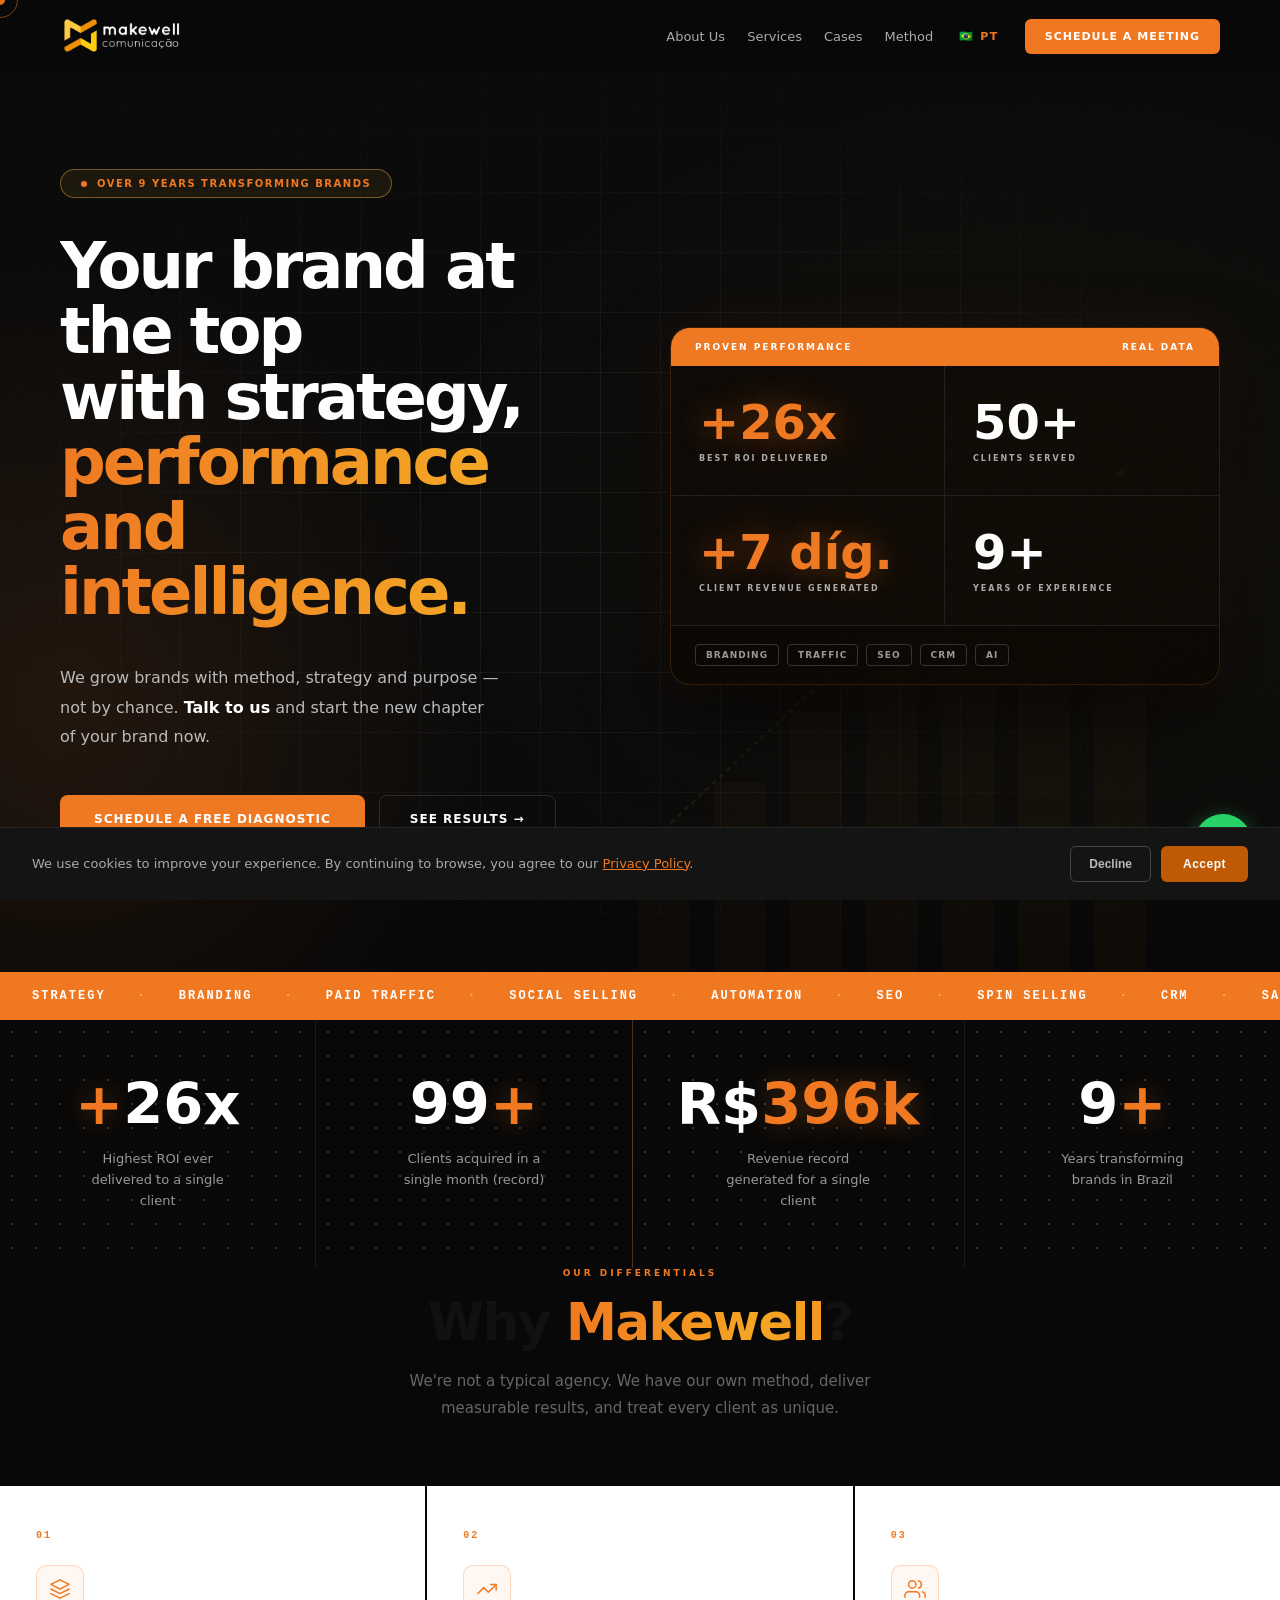
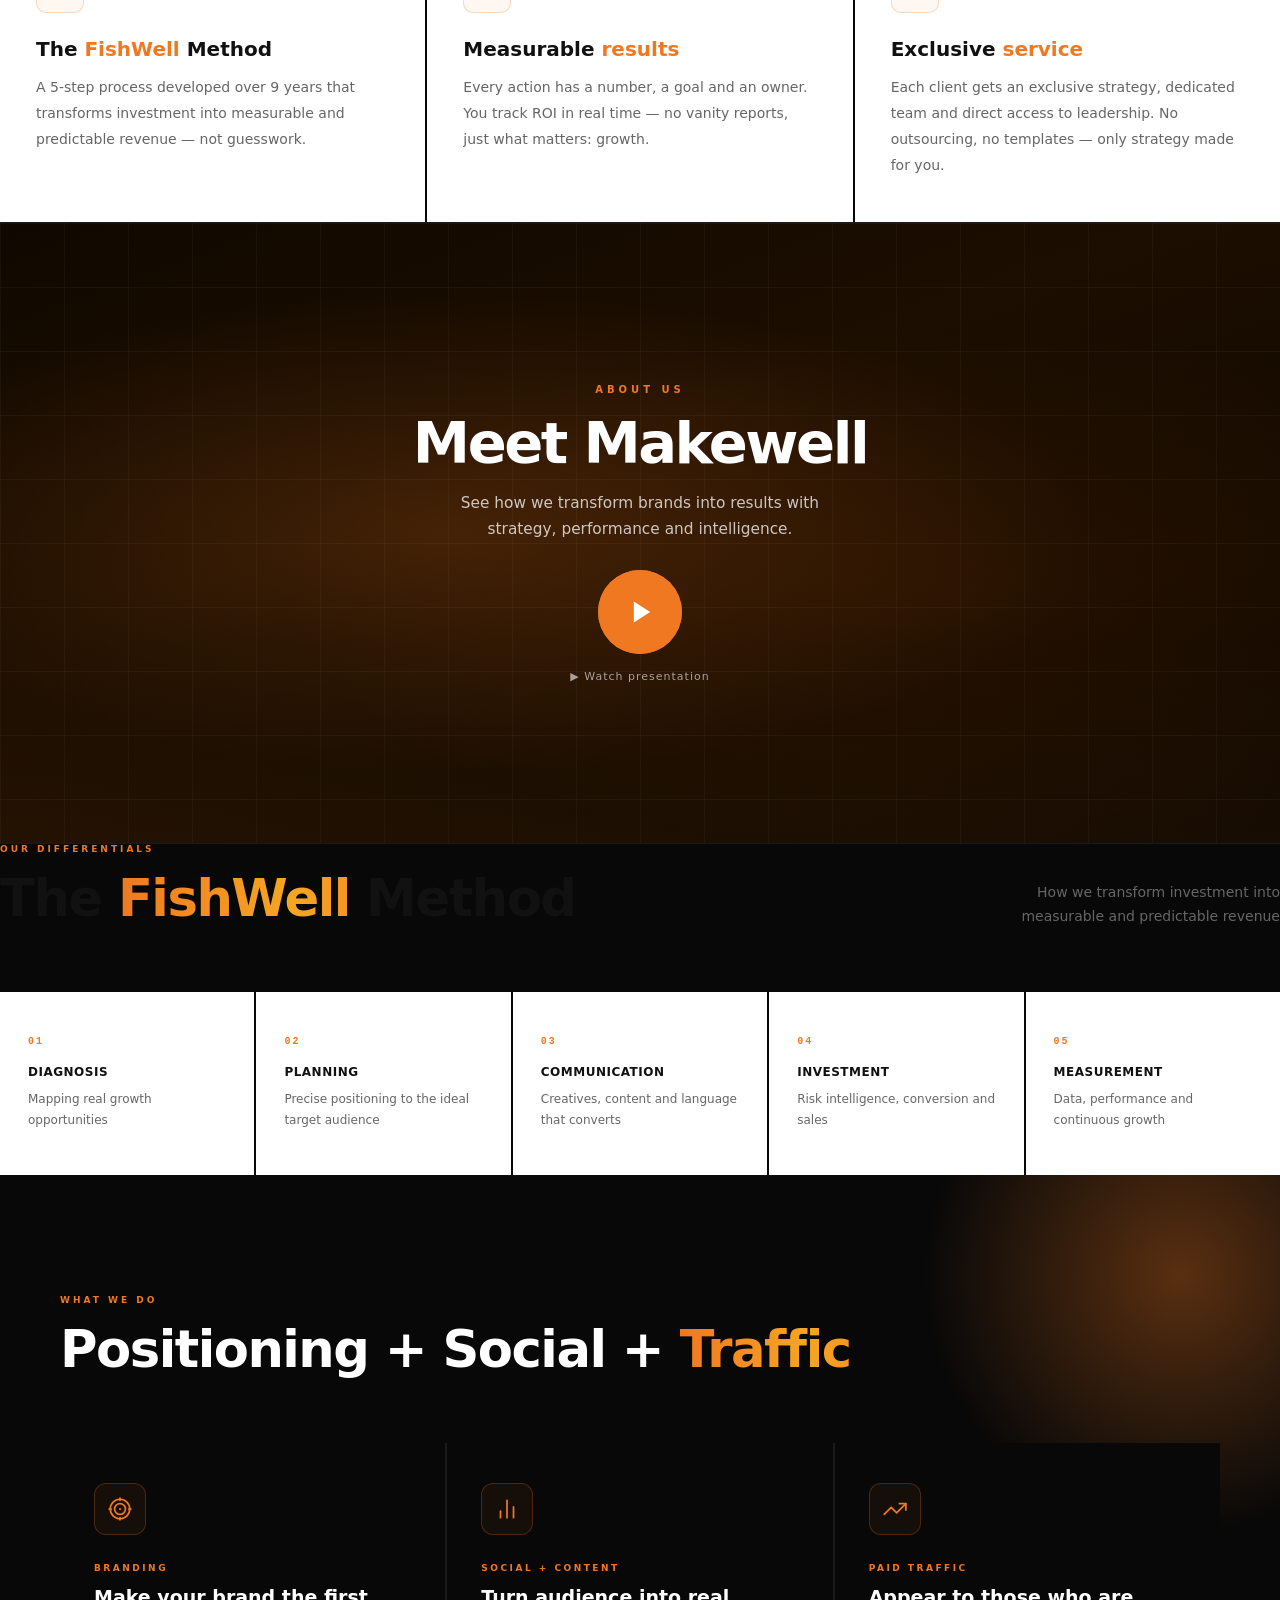
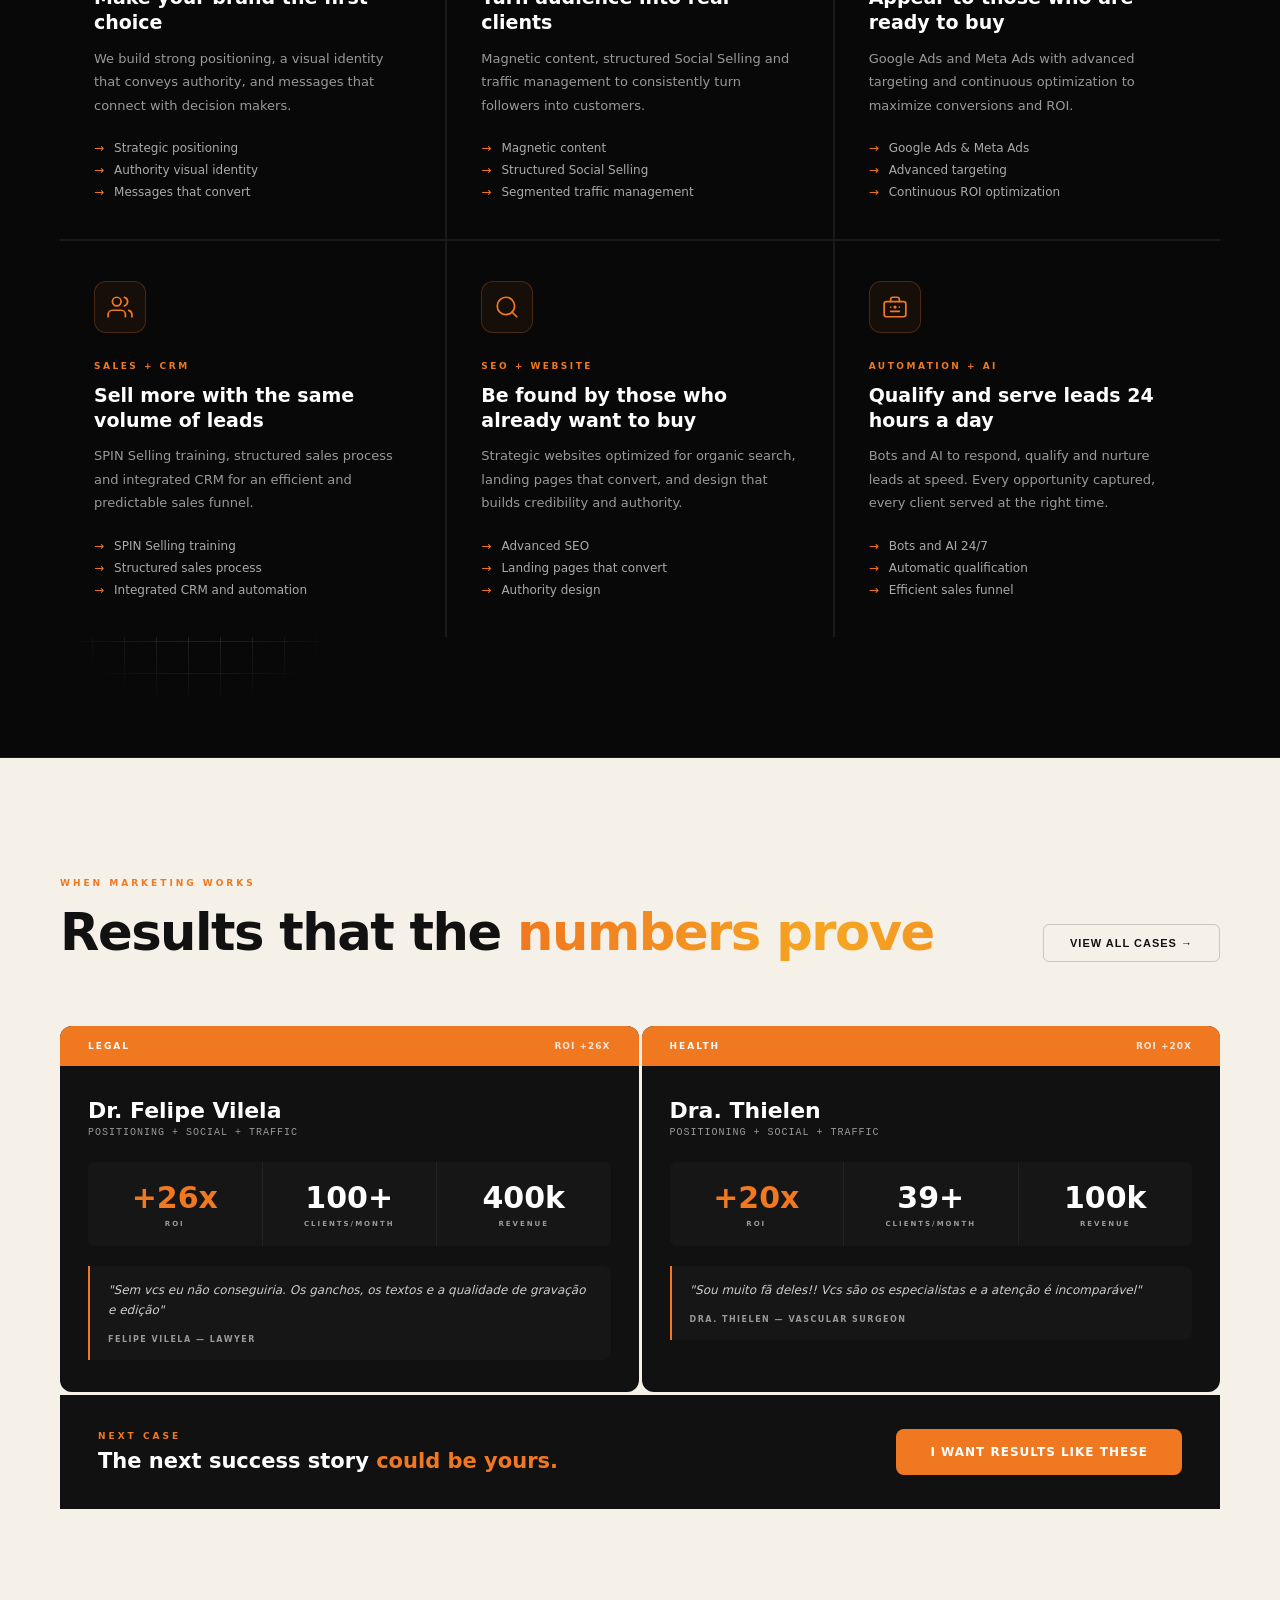
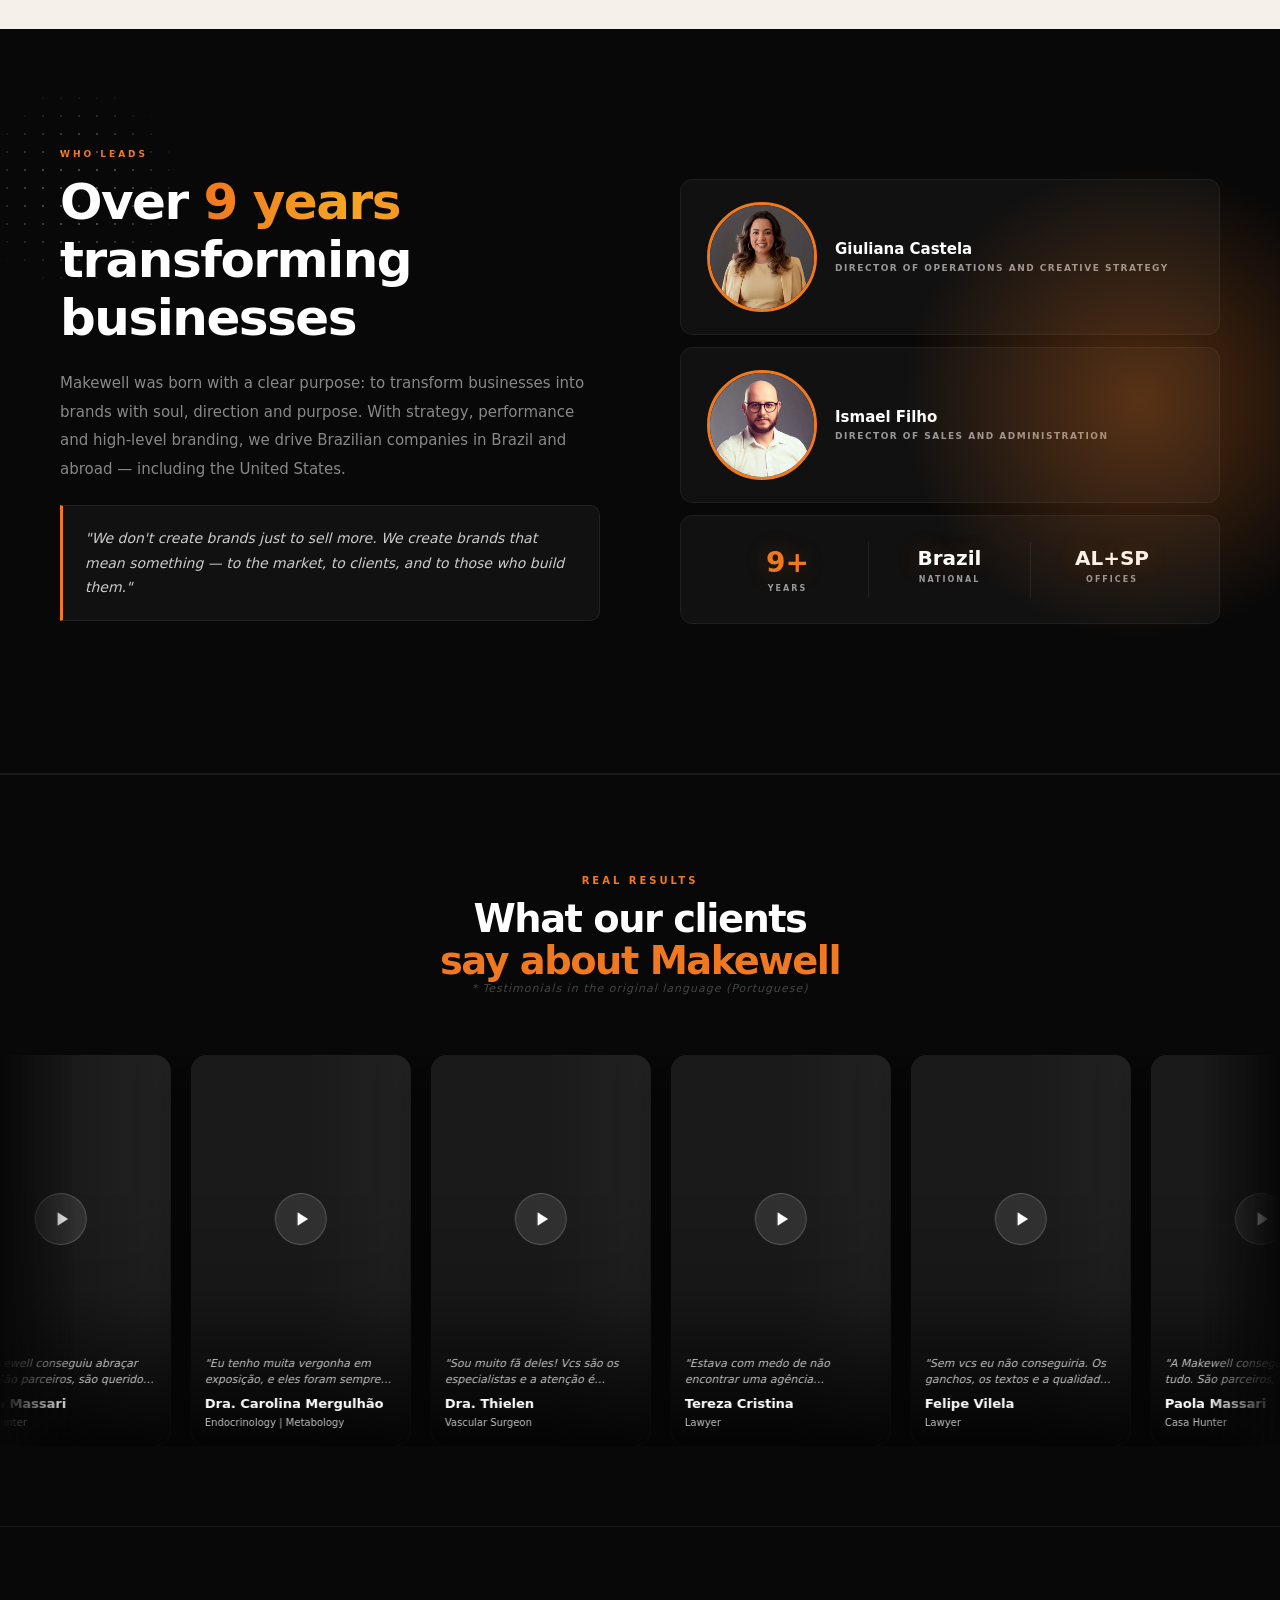
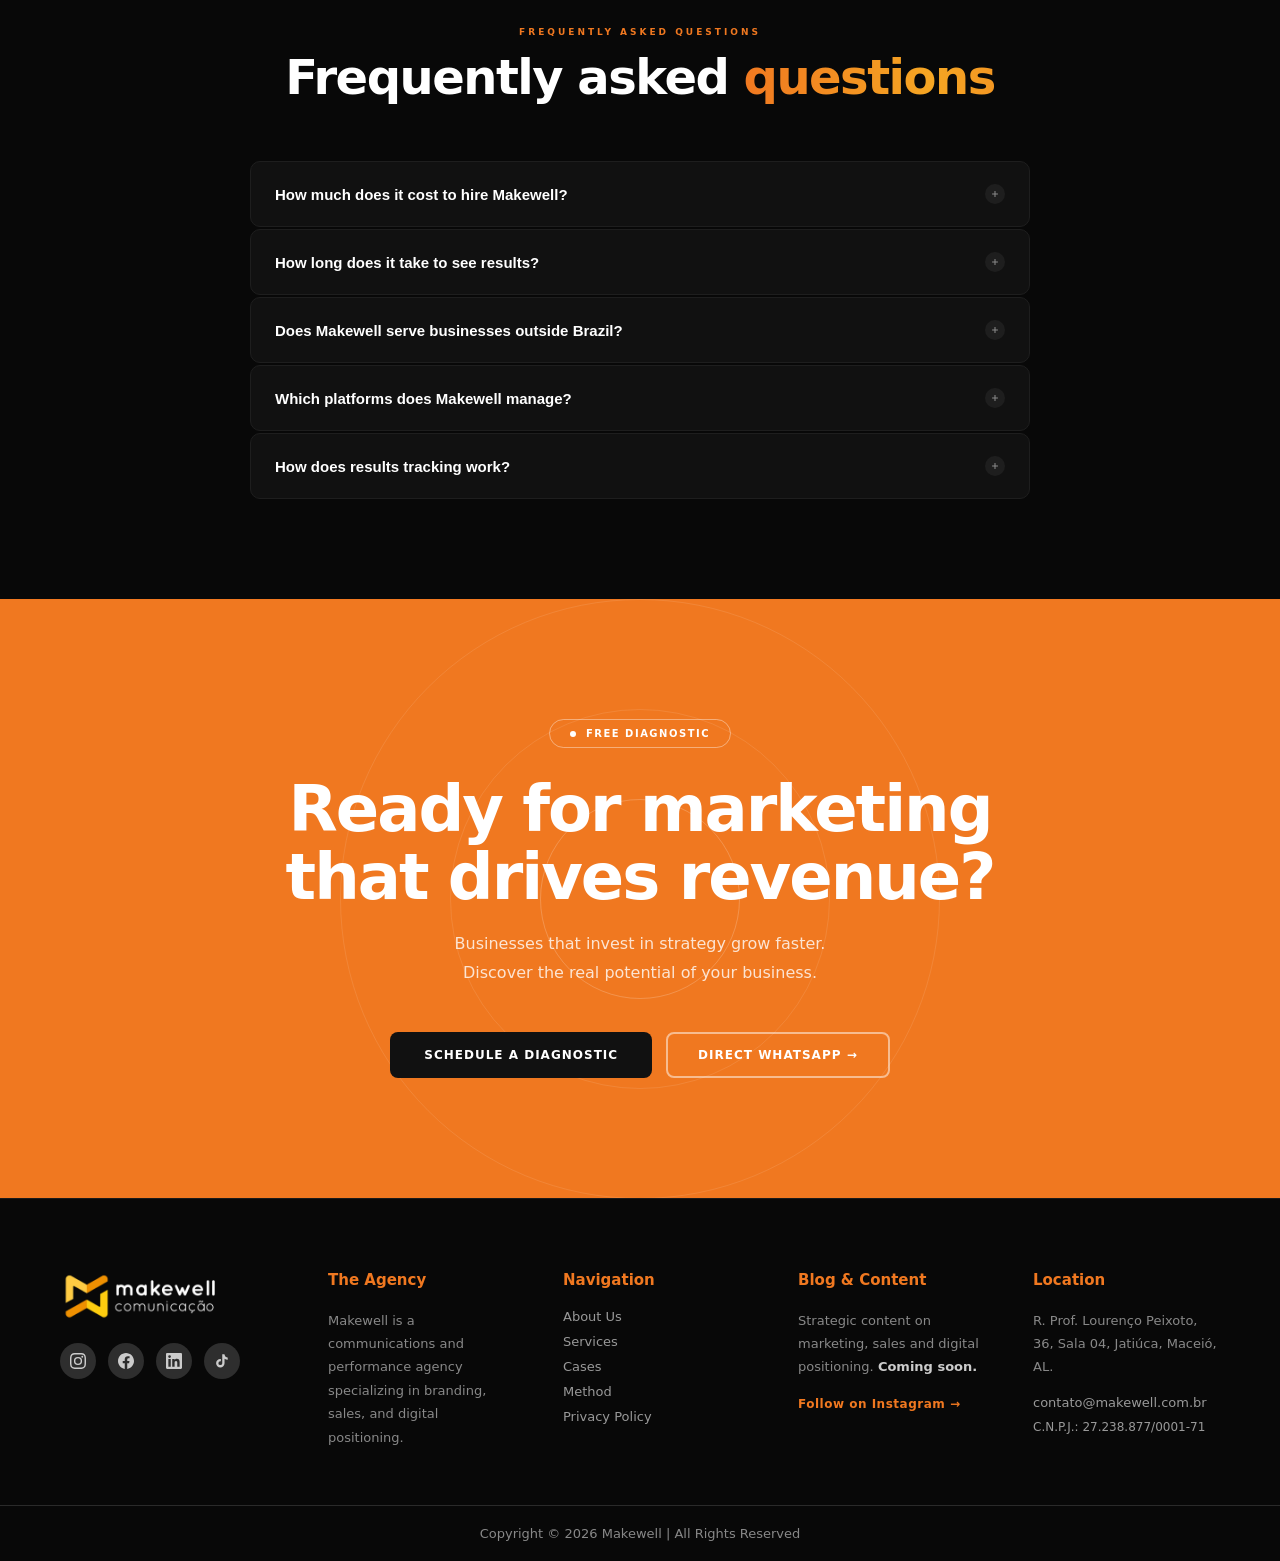
==== en/index.html @ 36b4f59c "Traduzir cargos PT nos depoimentos e corrigir 'Brasil' no /en/ - Cargos traduzidos: Advogado/a → Law" ====
<!DOCTYPE html>
<html lang="en">
<head>
<meta charset="UTF-8">
<meta name="viewport" content="width=device-width, initial-scale=1.0, viewport-fit=cover">
<title>Makewell | Digital Marketing Agency for Brazilian Businesses in Florida</title>
<link rel="icon" type="image/png" sizes="32x32" href="../favicon-32.png">
<link rel="apple-touch-icon" sizes="180x180" href="../apple-touch-icon.png">
<meta name="description" content="Makewell is a digital marketing agency specialized in Brazilian-owned businesses in Florida and across the USA. Paid traffic, branding, SEO and sales automation with proven results.">
<meta name="keywords" content="digital marketing agency Florida, digital marketing agency USA, Brazilian digital marketing agency, paid traffic management, Google Ads management, Meta Ads management, social media management, branding agency Florida, SEO for businesses, marketing automation, digital marketing for lawyers, digital marketing for doctors, CRM marketing, SPIN Selling, performance marketing agency">
<meta name="theme-color" content="#080808">
<meta name="color-scheme" content="dark">
<meta name="robots" content="index, follow">
<meta name="author" content="Makewell Communications">
<link rel="canonical" href="https://makewell.com.br/en/">
<link rel="alternate" hreflang="pt-BR" href="https://makewell.com.br/">
<link rel="alternate" hreflang="en" href="https://makewell.com.br/en/">
<link rel="alternate" hreflang="x-default" href="https://makewell.com.br/">
<link rel="manifest" href="/manifest.json">
<link rel="preload" as="image" href="../logo-white.webp" type="image/webp">
<link rel="preconnect" href="https://www.googletagmanager.com">
<link rel="preconnect" href="https://connect.facebook.net">
<link rel="preconnect" href="https://img.youtube.com" crossorigin>

<!-- Open Graph -->
<meta property="og:type" content="website">
<meta property="og:title" content="Makewell | Digital Marketing Agency for Brazilian Businesses in Florida">
<meta property="og:description" content="Makewell combines strategy, branding and performance to grow Brazilian-owned businesses in the USA. Ready to take your brand to the next level?">
<meta property="og:url" content="https://makewell.com.br/en/">
<meta property="og:image" content="https://makewell.com.br/og-image.webp">
<meta property="og:image:width" content="1200">
<meta property="og:image:height" content="630">
<meta property="og:site_name" content="Makewell Communications">
<meta property="og:locale" content="en_US">

<!-- Twitter Card -->
<meta name="twitter:card" content="summary_large_image">
<meta name="twitter:title" content="Makewell | Digital Marketing Agency for Brazilian Businesses in Florida">
<meta name="twitter:description" content="Makewell is a digital marketing agency specialized in Brazilian-owned businesses in Florida and across the USA. Paid traffic, branding, SEO and sales automation with proven results.">
<meta name="twitter:image" content="https://makewell.com.br/og-image.webp">

<!-- Google Tag Manager -->
<script>(function(w,d,s,l,i){w[l]=w[l]||[];w[l].push({'gtm.start':
new Date().getTime(),event:'gtm.js'});var f=d.getElementsByTagName(s)[0],
j=d.createElement(s),dl=l!='dataLayer'?'&l='+l:'';j.async=true;j.src=
'https://www.googletagmanager.com/gtm.js?id='+i+dl;f.parentNode.insertBefore(j,f);
})(window,document,'script','dataLayer','GTM-NFGD8X8');</script>
<!-- End Google Tag Manager -->

<!-- Meta Pixel -->
<script>
!function(f,b,e,v,n,t,s)
{if(f.fbq)return;n=f.fbq=function(){n.callMethod?
n.callMethod.apply(n,arguments):n.queue.push(arguments)};
if(!f._fbq)f._fbq=n;n.push=n;n.loaded=!0;n.version='2.0';
n.queue=[];t=b.createElement(e);t.async=!0;
t.src=v;s=b.getElementsByTagName(e)[0];
s.parentNode.insertBefore(t,s)}(window, document,'script',
'https://connect.facebook.net/en_US/fbevents.js');
fbq('init', '2571294026447618');
fbq('track', 'PageView');
</script>
<noscript><img height="1" width="1" style="display:none"
src="https://www.facebook.com/tr?id=2571294026447618&ev=PageView&noscript=1"
/></noscript>
<!-- End Meta Pixel -->

<!-- Schema.org JSON-LD -->
<script type="application/ld+json">
{
  "@context": "https://schema.org",
  "@type": "MarketingAgency",
  "name": "Makewell Communications",
  "description": "Digital marketing agency with over 9 years transforming brands with method, strategy and purpose. Specialized in Brazilian businesses operating in the USA.",
  "url": "https://makewell.com.br/en/",
  "foundingDate": "2016",
  "areaServed": ["US", "BR"],
  "address": [
    {
      "@type": "PostalAddress",
      "addressLocality": "Maceió",
      "addressRegion": "AL",
      "streetAddress": "R. Prof. Lourenço Peixoto, 36, Sala 04",
      "addressCountry": "BR"
    },
    {
      "@type": "PostalAddress",
      "addressLocality": "São Paulo",
      "addressRegion": "SP",
      "addressCountry": "BR"
    }
  ],
  "employee": [
    {
      "@type": "Person",
      "name": "Giuliana Castela",
      "jobTitle": "Director of Operations and Creative Strategy"
    },
    {
      "@type": "Person",
      "name": "Ismael Filho",
      "jobTitle": "Director of Sales and Administration"
    }
  ],
  "serviceType": ["Branding", "Paid Traffic", "SEO", "Social Selling", "Automation", "CRM", "SPIN Selling"],
  "telephone": "+55-82-99910-3246",
  "sameAs": [
    "https://www.instagram.com/makewellcomunicacao/",
    "https://www.facebook.com/makewellcomunicacao",
    "https://www.linkedin.com/company/makewell-comunicacao",
    "https://www.tiktok.com/@makewellcomunicacao"
  ],
  "hasOfferCatalog": {
    "@type": "OfferCatalog",
    "name": "Digital Marketing Services",
    "itemListElement": [
      {
        "@type": "Offer",
        "itemOffered": {
          "@type": "Service",
          "name": "Paid Traffic Management",
          "description": "Google Ads and Meta Ads management with advanced targeting for businesses in the USA and Brazil. Maximize ROI with optimized paid traffic campaigns."
        }
      },
      {
        "@type": "Offer",
        "itemOffered": {
          "@type": "Service",
          "name": "Branding and Visual Identity",
          "description": "Visual identity creation, strategic brand positioning and authority design for businesses that want to be the customer's first choice."
        }
      },
      {
        "@type": "Offer",
        "itemOffered": {
          "@type": "Service",
          "name": "Social Media Management",
          "description": "Social media management, magnetic content creation and structured social selling to turn followers into customers."
        }
      },
      {
        "@type": "Offer",
        "itemOffered": {
          "@type": "Service",
          "name": "SEO and Website Creation",
          "description": "Website optimization for Google, technical and on-page SEO, landing pages that convert and professional websites for businesses."
        }
      },
      {
        "@type": "Offer",
        "itemOffered": {
          "@type": "Service",
          "name": "Marketing Automation and CRM",
          "description": "Marketing automation with bots and AI, CRM integration and structured sales funnel to qualify leads 24 hours a day."
        }
      },
      {
        "@type": "Offer",
        "itemOffered": {
          "@type": "Service",
          "name": "Digital Marketing for Doctors and Clinics",
          "description": "Specialized digital marketing strategies for doctors, clinics and healthcare professionals. Positioning, paid traffic and social media management for the health sector."
        }
      },
      {
        "@type": "Offer",
        "itemOffered": {
          "@type": "Service",
          "name": "Digital Marketing for Lawyers",
          "description": "Digital legal marketing for lawyers and law firms. Paid traffic, SEO and digital positioning for the legal sector."
        }
      }
    ]
  }
}
</script>

<script type="application/ld+json">
{
  "@context": "https://schema.org",
  "@type": "BreadcrumbList",
  "itemListElement": [
    {
      "@type": "ListItem",
      "position": 1,
      "name": "Home",
      "item": "https://makewell.com.br/"
    },
    {
      "@type": "ListItem",
      "position": 2,
      "name": "English",
      "item": "https://makewell.com.br/en/"
    }
  ]
}
</script>

<style>
  :root {
    --gold: #F07820;
    --gold-light: #F5A623;
    --dark: #080808;
    --dark2: #111111;
    --dark3: #1a1a1a;
    --gray: #888;
    --light: #f5f0e8;
    --white: #ffffff;
  }

  *, *::before, *::after { box-sizing: border-box; margin: 0; padding: 0; }
  html { scroll-behavior: smooth; overflow-x: hidden; }
  body {
    font-family: 'Segoe UI', system-ui, -apple-system, sans-serif;
    background: var(--dark);
    color: var(--white);
    overflow-x: hidden;
    overflow-x: clip;
  }

  /* CURSOR — desktop only */
  @media (hover: hover) and (pointer: fine) {
    body { cursor: none; }
    .cursor {
      position: fixed; width: 10px; height: 10px;
      background: var(--gold); border-radius: 50%;
      pointer-events: none; z-index: 9999;
      transition: transform .15s ease;
      mix-blend-mode: difference;
    }
    .cursor-ring {
      position: fixed; width: 36px; height: 36px;
      border: 1.5px solid var(--gold); border-radius: 50%;
      pointer-events: none; z-index: 9998;
      transition: all .25s ease; opacity: .5;
    }
  }

  /* REVEAL */
  .reveal { opacity: 0; transform: translateY(52px) scale(.97); transition: opacity .7s cubic-bezier(.22,1,.36,1), transform .7s cubic-bezier(.22,1,.36,1); will-change: transform, opacity; }
  .reveal.visible { opacity: 1; transform: none; will-change: auto; }
  .reveal-left { opacity: 0; transform: translateX(-56px) scale(.97); transition: opacity .8s cubic-bezier(.22,1,.36,1), transform .8s cubic-bezier(.22,1,.36,1); will-change: transform, opacity; }
  .reveal-left.visible { opacity: 1; transform: none; will-change: auto; }
  .reveal-right { opacity: 0; transform: translateX(56px) scale(.97); transition: opacity .8s cubic-bezier(.22,1,.36,1), transform .8s cubic-bezier(.22,1,.36,1); will-change: transform, opacity; }
  .reveal-right.visible { opacity: 1; transform: none; will-change: auto; }

  /* LCP: hero elements visible at first CSS paint — não dependem de JS */
  .hero .reveal, .hero .reveal-left, .hero .reveal-right {
    opacity: 1; transform: none; transition: none; will-change: auto;
  }

  /* ── Hero entrance animations (premium) ── */
  @keyframes heroFadeUp {
    from { opacity: 0; transform: translateY(36px) scale(.97); filter: blur(5px); }
    to   { opacity: 1; transform: none; filter: blur(0); }
  }
  @keyframes heroSlideRight {
    from { opacity: 0; transform: translateX(52px) scale(.97); filter: blur(3px); }
    to   { opacity: 1; transform: none; filter: blur(0); }
  }
  @keyframes heroScaleFade {
    from { opacity: 0; transform: scale(.95) translateY(16px); }
    to   { opacity: 1; transform: none; }
  }
  /* Sequência coordenada: conteúdo → decoração (splash começa em 0.6s) */
  .hero-pill { animation: heroFadeUp .65s cubic-bezier(.22,1,.36,1) .20s both; }
  h1.hero-h1 { animation: heroFadeUp .60s cubic-bezier(.22,1,.36,1) .35s both; }
  .hero-p    { animation: heroFadeUp .60s cubic-bezier(.22,1,.36,1) .52s both; }
  .hero-btns { animation: heroFadeUp .60s cubic-bezier(.22,1,.36,1) .67s both; }
  @media (min-width: 861px) {
    .hero-right { animation: heroSlideRight .80s cubic-bezier(.22,1,.36,1) .45s both; }
  }
  @media (max-width: 860px) {
    /* Card aparece primeiro no mobile (order: -1) */
    .hero-right { animation: heroScaleFade .65s cubic-bezier(.22,1,.36,1) .10s both; }
  }
  @media (prefers-reduced-motion: reduce) {
    .hero-pill, h1.hero-h1, .hero-p, .hero-btns, .hero-right { animation: none; }
  }

  /* UTILS */
  .tag { font-size: 9px; font-weight: 800; letter-spacing: 3px; text-transform: uppercase; color: var(--gold); }
  .gold {
    background: linear-gradient(90deg, #F07820, #F5A623, #F07820, #C8922A, #F07820);
    background-size: 300% 100%;
    -webkit-background-clip: text;
    -webkit-text-fill-color: transparent;
    background-clip: text;
    animation: shimmer-gold 4s linear infinite;
  }

  /* ── NAV ── */
  nav {
    position: fixed; top: 0; left: 0; right: 0; z-index: 1000;
    height: calc(72px + env(safe-area-inset-top, 0px));
    padding: env(safe-area-inset-top, 0px) 60px 0;
    display: flex; align-items: center;
    justify-content: space-between;
    background: #080808;
    transition: background .4s, border-color .4s;
  }
  nav.scrolled { background: rgba(8,8,8,.98); border-bottom: 1px solid #1e1e1e; }

  /* Compensar header fixo */
  header { position: relative; z-index: 1000; }
  main { padding-top: calc(72px + env(safe-area-inset-top, 0px)); }
  section[id] { scroll-margin-top: 80px; }

  .nav-logo { display: flex; align-items: center; text-decoration: none; }
  .nav-logo img { display: block; height: 40px; width: auto; }

  .nav-right { display: flex; align-items: center; gap: 24px; }
  .nav-links { display: flex; align-items: center; gap: 22px; }
  .nav-links a { font-size: 13px; font-weight: 500; color: #aaa; text-decoration: none; transition: color .2s; white-space: nowrap; }
  .nav-links a:hover, .nav-links a:active { color: #fff; }
  .btn-nav { background: var(--gold); color: #fff; border: none; padding: 11px 20px; font-weight: 800; font-size: 11px; letter-spacing: 1px; text-transform: uppercase; cursor: pointer; border-radius: 6px; transition: background .2s, transform .2s; white-space: nowrap; text-decoration: none; display: inline-flex; align-items: center; }
  .btn-nav:hover, .btn-nav:active { background: var(--gold-light); transform: translateY(-1px); }

  /* Language toggle */
  #lang-toggle { display: flex; align-items: center; gap: 6px; }
  .lang-sep { color: #333; font-size: 11px; }
  .lang-btn { background: none; border: none; cursor: pointer; font-size: 11px; font-weight: 800; letter-spacing: 1.5px; color: #444; padding: 4px 2px; transition: color .2s; text-transform: uppercase; }
  .lang-btn--active { color: var(--gold); }
  .lang-btn:hover { color: #fff; }
  .mobile-lang-toggle { display: none; gap: 12px; margin-top: 28px; padding-top: 20px; border-top: 1px solid #161616; }

  /* Hamburger */
  .hamburger { display: none; flex-direction: column; gap: 5px; background: none; border: none; cursor: pointer; padding: 6px; z-index: 201; position: relative; }
  .hamburger span { display: block; width: 24px; height: 2px; background: #fff; transition: all .3s; border-radius: 2px; }
  .hamburger.open span:nth-child(1) { transform: translateY(7px) rotate(45deg); }
  .hamburger.open span:nth-child(2) { opacity: 0; }
  .hamburger.open span:nth-child(3) { transform: translateY(-7px) rotate(-45deg); }

  .mobile-menu {
    display: none; position: fixed; inset: 0;
    background: #080808; z-index: 199;
    flex-direction: column; justify-content: flex-start;
    padding: 100px 36px 36px;
    gap: 0;
  }
  .mobile-menu.open { display: flex; }
  .mobile-menu a.mobile-link {
    font-size: 13px;
    font-weight: 800;
    letter-spacing: 2.5px;
    text-transform: uppercase;
    color: #444;
    text-decoration: none;
    padding: 20px 0;
    width: 100%;
    border-bottom: 1px solid #161616;
    transition: color .2s, border-color .2s;
    display: flex; align-items: center; justify-content: space-between;
  }
  .mobile-menu a.mobile-link .mn { font-size: 10px; font-weight: 600; letter-spacing: 1px; color: #222; transition: color .2s; }
  .mobile-menu a.mobile-link:last-of-type { border-bottom: none; }
  .mobile-menu a.mobile-link:hover, .mobile-menu a.mobile-link:active { color: #fff; border-color: #2a2a2a; }
  .mobile-menu a.mobile-link:hover .mn, .mobile-menu a.mobile-link:active .mn { color: var(--gold); }
  .mobile-menu .btn-primary { margin-top: 40px; width: 100%; justify-content: center; }
  @media (max-width: 860px) {
    .mobile-lang-toggle { display: flex; }
  }

  /* WhatsApp float */
  .wa-float {
    position: fixed; bottom: calc(28px + env(safe-area-inset-bottom, 0px)); right: 28px; z-index: 300;
    width: 58px; height: 58px; border-radius: 50%;
    background: #25D366; display: flex; align-items: center; justify-content: center;
    box-shadow: 0 4px 20px rgba(37,211,102,.4);
    text-decoration: none; transition: transform .25s, box-shadow .25s;
  }
  .wa-float:hover, .wa-float:active { transform: scale(1.1); box-shadow: 0 6px 28px rgba(37,211,102,.6); }
  .wa-float svg { width: 30px; height: 30px; fill: white; }

  /* ── HERO ── */
  .hero {
    min-height: 100vh; display: grid; grid-template-columns: 1fr 1fr;
    align-items: center; padding: 48px 60px 80px; gap: 60px;
    position: relative; overflow-x: hidden;
  }
  .hero-bg { position: absolute; inset: 0; background: radial-gradient(ellipse 70% 70% at 80% 50%, #C8922A0a 0%, transparent 70%); }
  .hero-grid {
    position: absolute; inset: 0;
    background-image: linear-gradient(rgba(255,255,255,.06) 1px, transparent 1px), linear-gradient(90deg, rgba(255,255,255,.06) 1px, transparent 1px);
    background-size: 60px 60px;
    mask-image: radial-gradient(ellipse at center, black 20%, transparent 80%);
    -webkit-mask-image: radial-gradient(ellipse at center, black 20%, transparent 80%);
  }
  /* Hero splash graphic */
  .hero-splash {
    position: absolute; right: 0; top: 0;
    width: 52%; height: 100%;
    pointer-events: none; z-index: 1; overflow: hidden;
    opacity: 0; animation: splash-fade 1.4s ease .6s forwards;
  }
  .hero-splash svg { width: 100%; height: 100%; }
  .hero-splash .sbar {
    transform-origin: bottom;
    transform: scaleY(0);
    opacity: 0.032;
    animation: bar-rise 1.2s cubic-bezier(.22,1,.36,1) calc(.7s + var(--delay, 0s)) forwards;
  }
  @keyframes bar-rise { to { transform: scaleY(1); } }
  @keyframes splash-fade { to { opacity: 1; } }

  .hero-left { position: relative; z-index: 2; overflow: hidden; min-width: 0; }
  .hero-pill {
    display: inline-flex; align-items: center; gap: 10px;
    border: 1px solid #C8922A88; border-radius: 99px; padding: 8px 20px;
    font-size: 10px; font-weight: 700; letter-spacing: 1.5px; text-transform: uppercase;
    color: var(--gold); background: #C8922A18; margin-bottom: 36px;
  }
  .hero-pill-dot { width: 6px; height: 6px; border-radius: 50%; background: var(--gold); animation: pulse 2s infinite; flex-shrink: 0; }
  @keyframes pulse { 0%,100%{opacity:1;transform:scale(1)} 50%{opacity:.5;transform:scale(1.4)} }
  h1.hero-h1 { font-size: clamp(38px, 5vw, 72px); font-weight: 900; line-height: 1.02; letter-spacing: -3px; color: #fff; margin-bottom: 28px; max-width: 100%; overflow: hidden; overflow-wrap: break-word; word-break: break-word; }
  h1.hero-h1 em {
    font-style: normal;
    display: block;
    padding-bottom: 0.15em;
    background: linear-gradient(90deg, #F07820, #F5A623, #F07820, #C8922A, #F07820);
    background-size: 300% 100%;
    -webkit-background-clip: text;
    -webkit-text-fill-color: transparent;
    background-clip: text;
    animation: shimmer-gold 4s linear infinite;
  }
  @keyframes shimmer-gold { 0%{background-position:0% 50%} 100%{background-position:300% 50%} }

  /* Partículas hero */
  .hero-particles { position: absolute; inset: 0; overflow: hidden; pointer-events: none; z-index: 1; }
  .hero-particles span {
    position: absolute; width: 2px; height: 2px; border-radius: 50%;
    background: rgba(240,120,32,.6); animation: float-particle var(--d) ease-in-out infinite;
    left: var(--x); top: var(--y); opacity: 0;
  }
  @keyframes float-particle {
    0%   { opacity: 0; transform: translateY(0) scale(1); }
    20%  { opacity: 1; }
    80%  { opacity: .6; }
    100% { opacity: 0; transform: translateY(-120px) scale(0); }
  }
  .hero-p { font-size: 16px; color: #bbb; line-height: 1.85; max-width: 440px; margin-bottom: 44px; }
  .hero-btns { display: flex; gap: 14px; flex-wrap: wrap; }

  .btn-primary { background: var(--gold); color: #fff; border: none; padding: 16px 34px; font-weight: 800; font-size: 12px; letter-spacing: 1px; text-transform: uppercase; cursor: pointer; border-radius: 8px; transition: all .25s; display: inline-flex; align-items: center; text-decoration: none; }
  .btn-primary:hover, .btn-primary:active { background: var(--gold-light); transform: translateY(-2px); box-shadow: 0 12px 32px rgba(240,120,32,.3); }
  .btn-outline { background: transparent; color: #fff; border: 1px solid #ffffff22; padding: 16px 30px; font-weight: 700; font-size: 12px; letter-spacing: 1px; text-transform: uppercase; cursor: pointer; border-radius: 8px; transition: all .25s; display: inline-flex; align-items: center; text-decoration: none; }
  .btn-outline:hover, .btn-outline:active { border-color: #ffffff55; background: #ffffff08; transform: translateY(-2px); }
  .btn-outline-dark { background: transparent; color: #111; border: 1.5px solid #11111130; padding: 12px 26px; font-weight: 700; font-size: 11px; letter-spacing: 1px; text-transform: uppercase; cursor: pointer; border-radius: 6px; transition: all .25s; white-space: nowrap; }
  .btn-outline-dark:hover, .btn-outline-dark:active { border-color: #111; background: #11111108; }

  .hero-right { position: relative; z-index: 2; }
  .hero-card { background: #111; border: 1px solid #222; border-radius: 16px; overflow: hidden; }
  .hero-card-header { background: var(--gold); padding: 14px 24px; display: flex; justify-content: space-between; }
  .hero-card-header span { font-size: 9px; font-weight: 800; letter-spacing: 2px; text-transform: uppercase; color: #fff; }
  .hero-stats { display: grid; grid-template-columns: 1fr 1fr; }
  .hero-stat { padding: 32px 28px; border-right: 1px solid #1e1e1e; border-bottom: 1px solid #1e1e1e; }
  .hero-stat:nth-child(2n) { border-right: none; }
  .hero-stat:nth-last-child(-n+2) { border-bottom: none; }
  .hero-stat-value { font-size: 48px; font-weight: 900; line-height: 1; color: #fff; margin-bottom: 8px; }
  .hero-stat-value.accent { color: var(--gold); }
  .hero-stat-label { font-size: 8px; font-weight: 700; letter-spacing: 2px; text-transform: uppercase; color: #aaa; }
  .hero-tag-bar { padding: 18px 24px; border-top: 1px solid #1e1e1e; display: flex; gap: 8px; flex-wrap: wrap; }
  .htag { font-size: 9px; font-weight: 700; letter-spacing: 1px; text-transform: uppercase; color: #999; padding: 5px 10px; border: 1px solid #333; border-radius: 4px; }

  /* ── POR QUE A MAKEWELL ── */
  .porque { padding: 100px 60px; background: var(--light); }
  .porque-header { text-align: center; margin-bottom: 64px; }
  .porque-h2 { font-size: clamp(30px, 4vw, 52px); font-weight: 900; letter-spacing: -1.5px; color: #111; margin-top: 14px; margin-bottom: 16px; }
  .porque-sub { font-size: 15px; color: #666; max-width: 520px; margin: 0 auto; line-height: 1.8; }
  .porque-grid { display: grid; grid-template-columns: repeat(3, 1fr); gap: 2px; }
  .porque-card { background: #fff; padding: 44px 36px; position: relative; overflow: hidden; transition: background .3s, transform .3s, box-shadow .3s; cursor: default; }
  .porque-card::before { content: ''; position: absolute; top: 0; left: 0; right: 0; height: 3px; background: linear-gradient(90deg, var(--gold), var(--gold-light)); transform: scaleX(0); transform-origin: left; transition: transform .5s ease; }
  .porque-card:hover, .porque-card:active { background: #111; transform: translateY(-6px); box-shadow: 0 20px 50px rgba(0,0,0,.2); z-index: 1; }
  .porque-card:hover::before, .porque-card:active::before { transform: scaleX(1); }
  .porque-card:hover .porque-title, .porque-card:active .porque-title { color: var(--gold); }
  .porque-card:hover .porque-title span, .porque-card:active .porque-title span { color: var(--gold-light); }
  .porque-card:hover .porque-desc, .porque-card:active .porque-desc { color: #888; }
  .porque-card-num { font-family: 'Courier New', monospace; font-size: 10px; font-weight: 700; letter-spacing: 2px; color: var(--gold); margin-bottom: 24px; }
  .porque-icon { width: 48px; height: 48px; border: 1px solid rgba(240,120,32,.25); border-radius: 10px; display: flex; align-items: center; justify-content: center; margin-bottom: 24px; background: rgba(240,120,32,.06); }
  .porque-icon svg { width: 22px; height: 22px; color: var(--gold); }
  .porque-title { font-size: 20px; font-weight: 900; color: #111; margin-bottom: 14px; line-height: 1.2; transition: color .3s; }
  .porque-title span { color: var(--gold); transition: color .3s; }
  .porque-desc { font-size: 14px; color: #666; line-height: 1.85; transition: color .3s; }
  @media (max-width: 860px) { .porque { padding: 72px 32px; } .porque-grid { grid-template-columns: 1fr; } }
  @media (max-width: 768px) { .porque { padding: 60px 20px; } }

  /* ── VÍDEO INSTITUCIONAL ── */
  .inst-section { position: relative; background: #050505; border-top: 1px solid #1a1a1a; border-bottom: 1px solid #1a1a1a; overflow: hidden; cursor: pointer; }
  .inst-cinema { position: relative; width: 100%; aspect-ratio: 16/9; max-height: 620px; background: linear-gradient(160deg, #100800 0%, #1c0e00 40%, #0a0600 100%); display: flex; align-items: center; justify-content: center; overflow: hidden; }
  .inst-cinema::before { content: ''; position: absolute; inset: 0; background: radial-gradient(ellipse at 35% 50%, rgba(240,120,32,.18) 0%, transparent 55%), radial-gradient(ellipse at 75% 60%, rgba(200,80,0,.1) 0%, transparent 50%); pointer-events: none; }
  .inst-cinema-grid { position: absolute; inset: 0; background-image: linear-gradient(rgba(255,255,255,.04) 1px, transparent 1px), linear-gradient(90deg, rgba(255,255,255,.04) 1px, transparent 1px); background-size: 64px 64px; pointer-events: none; }
  .inst-cinema-lines { position: absolute; bottom: 0; left: 0; right: 0; height: 200px; background: linear-gradient(to top, rgba(240,120,32,.06) 0%, transparent 100%); pointer-events: none; }

  .inst-cinema-content { position: relative; z-index: 2; text-align: center; display: flex; flex-direction: column; align-items: center; gap: 20px; }
  .inst-cinema-label { font-size: 10px; font-weight: 800; letter-spacing: 4px; text-transform: uppercase; color: var(--gold); }
  .inst-cinema-title { font-size: clamp(32px, 4.5vw, 68px); font-weight: 900; letter-spacing: -2.5px; color: #fff; line-height: 1.02; }
  .inst-cinema-sub { font-size: clamp(13px, 1.2vw, 16px); color: rgba(255,255,255,.75); max-width: 380px; line-height: 1.7; margin-top: -4px; }

  .inst-play-btn { position: relative; width: 84px; height: 84px; border-radius: 50%; background: var(--gold); border: none; cursor: pointer; display: flex; align-items: center; justify-content: center; margin-top: 8px; transition: transform .2s, background .2s; }
  .inst-play-btn::before { content: ''; position: absolute; inset: 0; border-radius: 50%; background: var(--gold); animation: play-pulse 2.5s ease-out infinite; will-change: transform, opacity; }
  .inst-play-btn:hover, .inst-play-btn:active { transform: scale(1.1); background: #f08020; }
  .inst-play-btn svg { position: relative; width: 28px; height: 28px; fill: #fff; margin-left: 5px; }
  @keyframes play-pulse { 0%{transform:scale(1);opacity:.55} 70%{transform:scale(1.85);opacity:0} 100%{transform:scale(1.85);opacity:0} }
  .inst-duration { font-size: 11px; color: rgba(255,255,255,.6); letter-spacing: 1px; margin-top: -4px; }

  /* Modal institucional */
  .inst-modal { display: none; position: fixed; inset: 0; z-index: 1000; background: rgba(0,0,0,.96); backdrop-filter: blur(24px); -webkit-backdrop-filter: blur(24px); align-items: center; justify-content: center; }
  .inst-modal.open { display: flex; }
  .inst-modal-inner { position: relative; width: min(900px, 94vw); }
  .inst-modal-video-wrap { border-radius: 14px; overflow: hidden; background: #000; padding-bottom: 56.25%; position: relative; box-shadow: 0 48px 140px rgba(0,0,0,.9); }
  .inst-modal-video-wrap iframe { position: absolute; inset: 0; width: 100%; height: 100%; display: block; border: none; }
  .inst-modal-close { position: absolute; top: -48px; right: 0; background: rgba(255,255,255,.08); border: 1px solid rgba(255,255,255,.15); color: #fff; font-size: 16px; width: 38px; height: 38px; border-radius: 50%; cursor: pointer; display: flex; align-items: center; justify-content: center; transition: background .2s; }
  .inst-modal-close:hover, .inst-modal-close:active { background: rgba(255,255,255,.18); }

  @media (max-width: 768px) {
    .inst-section { padding: 0; }
    .inst-cinema { aspect-ratio: auto; min-height: 400px; padding: 60px 24px; }
    .inst-play-btn { width: 68px; height: 68px; }
    .inst-modal-inner { width: 94vw; }
    .inst-modal-close { top: -44px; }
  }

  /* ── DEPOIMENTOS ── */
  .depo-section { background: #080808; padding: 100px 0 80px; border-top: 1px solid #1a1a1a; border-bottom: 1px solid #1a1a1a; overflow: hidden; }
  .depo-header { text-align: center; margin-bottom: 60px; padding: 0 40px; }
  .depo-label { font-size: 10px; font-weight: 800; letter-spacing: 3px; text-transform: uppercase; color: var(--gold); margin-bottom: 12px; }
  .depo-title { font-size: clamp(28px, 3vw, 44px); font-weight: 900; letter-spacing: -1.5px; color: #fff; line-height: 1.1; }
  .depo-title span { color: var(--gold); }

  /* Marquee infinito */
  .depo-marquee { display: flex; width: max-content; will-change: transform; }
  .depo-marquee-wrap { overflow: hidden; mask-image: linear-gradient(to right, transparent 0%, black 6%, black 94%, transparent 100%); -webkit-mask-image: linear-gradient(to right, transparent 0%, black 6%, black 94%, transparent 100%); }

  /* Reel card */
  .reel-card { flex: 0 0 220px; margin-right: 20px; cursor: pointer; }
  .reel-card-video { position: relative; border-radius: 16px; overflow: hidden; background: #111; padding-bottom: 177.78%; box-shadow: 0 20px 50px rgba(0,0,0,.6); transition: transform .3s, box-shadow .3s; }
  .reel-card:hover .reel-card-video, .reel-card:active .reel-card-video { transform: translateY(-8px) scale(1.02); box-shadow: 0 36px 80px rgba(0,0,0,.8); }
  .reel-card-video video { position: absolute; inset: 0; width: 100%; height: 100%; object-fit: cover; display: block; }
  .reel-card-overlay { position: absolute; inset: 0; background: linear-gradient(to top, rgba(0,0,0,.85) 0%, rgba(0,0,0,.1) 40%, transparent 65%); pointer-events: none; }
  .reel-card-play { position: absolute; top: 42%; left: 50%; transform: translate(-50%,-50%); width: 52px; height: 52px; border-radius: 50%; background: rgba(255,255,255,.1); backdrop-filter: blur(12px); -webkit-backdrop-filter: blur(12px); border: 1.5px solid rgba(255,255,255,.2); display: flex; align-items: center; justify-content: center; transition: all .25s; pointer-events: none; }
  .reel-card:hover .reel-card-play, .reel-card:active .reel-card-play { background: var(--gold); border-color: var(--gold); transform: translate(-50%,-50%) scale(1.12); }
  .reel-card-play svg { width: 18px; height: 18px; fill: #fff; margin-left: 3px; }
  .reel-card-info { position: absolute; bottom: 0; left: 0; right: 0; padding: 14px 14px 16px; }
  .reel-card-quote { font-size: 11px; color: rgba(255,255,255,.75); font-style: italic; line-height: 1.45; margin-bottom: 8px; display: -webkit-box; -webkit-line-clamp: 2; -webkit-box-orient: vertical; overflow: hidden; }
  .reel-card-name { font-size: 13px; font-weight: 700; color: #fff; line-height: 1.3; }
  .reel-card-role { font-size: 10px; color: rgba(255,255,255,.75); margin-top: 3px; line-height: 1.4; }

  /* Modal */
  .reel-modal { display: none; position: fixed; inset: 0; z-index: 999; background: rgba(0,0,0,.92); backdrop-filter: blur(20px); -webkit-backdrop-filter: blur(20px); align-items: center; justify-content: center; }
  .reel-modal.open { display: flex; }
  .reel-modal-inner { position: relative; width: min(380px, 90vw); }
  .reel-modal-video-wrap { border-radius: 18px; overflow: hidden; background: #000; padding-bottom: 177.78%; position: relative; box-shadow: 0 40px 120px rgba(0,0,0,.9); }
  .reel-modal-video-wrap iframe { position: absolute; inset: 0; width: 100%; height: 100%; display: block; border: none; }
  .reel-modal-close { position: absolute; top: -44px; right: 0; background: rgba(255,255,255,.1); border: 1px solid rgba(255,255,255,.2); color: #fff; font-size: 18px; width: 36px; height: 36px; border-radius: 50%; cursor: pointer; display: flex; align-items: center; justify-content: center; transition: background .2s; }
  .reel-modal-close:hover, .reel-modal-close:active { background: rgba(255,255,255,.2); }
  .reel-modal-info { text-align: center; margin-top: 20px; }
  .reel-modal-name { font-size: 16px; font-weight: 700; color: #fff; }
  .reel-modal-role { font-size: 12px; color: rgba(255,255,255,.75); margin-top: 4px; }

  @media (max-width: 768px) {
    .depo-section { padding: 60px 0; }
    .depo-header { padding: 0 20px; margin-bottom: 40px; }
    .reel-card { flex: 0 0 150px; margin-right: 14px; }
    .reel-modal-inner { width: 88vw; }
    .reel-modal-close { top: -40px; }
  }

  /* ── TICKER ── */
  .ticker { background: var(--gold); height: 48px; overflow: hidden; white-space: nowrap; display: flex; align-items: center; }
  .ticker-track { display: inline-flex; align-items: center; height: 100%; animation: ticker 30s linear infinite; }
  @keyframes ticker { from{transform:translateX(0)} to{transform:translateX(-50%)} }
  .ticker-item { font-family: 'Courier New', monospace; font-size: 12px; font-weight: 700; letter-spacing: 2px; text-transform: uppercase; color: #fff; padding: 0 32px; }
  .ticker-sep { color: rgba(255,255,255,.4); padding: 0; }

  /* ── NUMBERS ── */
  .numbers { display: grid; grid-template-columns: repeat(4, 1fr); background: #1a1a1a; gap: 1px; position: relative; overflow: hidden; }
  .numbers::before {
    content: '';
    position: absolute; left: 50%; top: 50%;
    transform: translate(-50%, -50%);
    width: 700px; height: 700px;
    background: radial-gradient(ellipse at center, rgba(240,120,32,.35) 0%, transparent 65%);
    pointer-events: none; z-index: 0;
  }
  .number-item {
    background-color: var(--dark);
    background-image: radial-gradient(rgba(255,255,255,.18) 1px, transparent 1px);
    background-size: 24px 24px;
    padding: 56px 44px; display: flex; flex-direction: column; align-items: center; text-align: center;
    position: relative; z-index: 1;
  }
  .number-value { font-size: clamp(44px, 4.5vw, 64px); font-weight: 900; line-height: 1; color: #fff; margin-bottom: 14px; white-space: nowrap; }
  .number-value .accent { color: var(--gold); }
  .number-desc { font-size: 13px; color: #999; line-height: 1.65; max-width: 160px; text-align: center; }

  /* ── MÉTODO ── */
  .metodo { padding: 120px 60px; background: var(--light); }
  .metodo-header { display: flex; justify-content: space-between; align-items: flex-end; margin-bottom: 64px; gap: 32px; }
  .metodo-right { display: flex; flex-direction: column; align-items: flex-end; gap: 16px; }
  h2.metodo-h2 { font-size: clamp(32px, 4vw, 52px); font-weight: 900; letter-spacing: -1.5px; color: #111; margin-top: 14px; }
  .metodo-sub { font-size: 14px; color: #666; max-width: 300px; line-height: 1.7; text-align: right; }
  .metodo-steps { display: grid; grid-template-columns: repeat(5, 1fr); gap: 2px; }
  .step { background: #fff; padding: 44px 28px; position: relative; overflow: hidden; transition: background .3s, transform .3s, box-shadow .3s; cursor: default; }
  .step:hover, .step:active { background: #111; transform: translateY(-6px); box-shadow: 0 20px 50px rgba(0,0,0,.2); z-index: 1; }
  .step:hover .step-title, .step:active .step-title { color: var(--gold); }
  .step:hover .step-desc, .step:active .step-desc { color: #888; }
  .step::before { content: ''; position: absolute; top: 0; left: 0; right: 0; height: 3px; background: linear-gradient(90deg, var(--gold), var(--gold-light)); transform: scaleX(0); transform-origin: left; transition: transform .5s ease; }
  .step:hover::before, .step:active::before { transform: scaleX(1); }
  .step-num { font-family: 'Courier New', monospace; font-size: 10px; font-weight: 700; letter-spacing: 2px; color: var(--gold); margin-bottom: 18px; }
  .step-title { font-size: 12px; font-weight: 900; letter-spacing: .5px; text-transform: uppercase; color: #111; margin-bottom: 10px; }
  .step-desc { font-size: 12px; color: #666; line-height: 1.75; }

  /* ── SERVIÇOS ── */
  .services { padding: 120px 60px; border-bottom: 1px solid #1a1a1a; position: relative; overflow: hidden; }
  .services::before {
    content: '';
    position: absolute; top: -160px; right: -160px;
    width: 520px; height: 520px; border-radius: 50%;
    background: radial-gradient(circle, rgba(240,120,32,.35) 0%, transparent 70%);
    pointer-events: none;
  }
  .services::after {
    content: '';
    position: absolute; bottom: 60px; left: 60px;
    width: 280px; height: 280px;
    background-image:
      linear-gradient(rgba(255,255,255,.15) 1px, transparent 1px),
      linear-gradient(90deg, rgba(255,255,255,.15) 1px, transparent 1px);
    background-size: 32px 32px;
    mask-image: radial-gradient(ellipse at center, black 20%, transparent 80%);
    -webkit-mask-image: radial-gradient(ellipse at center, black 20%, transparent 80%);
    pointer-events: none;
  }
  .services-header { margin-bottom: 64px; position: relative; z-index: 1; }
  h2.services-h2 { font-size: clamp(32px, 4vw, 52px); font-weight: 900; letter-spacing: -1.5px; color: #fff; margin-top: 14px; }
  .services-grid { display: grid; grid-template-columns: repeat(3, 1fr); gap: 2px; background: #1a1a1a; position: relative; z-index: 1; }
  .service-card { background: var(--dark); padding: 40px 34px; position: relative; overflow: hidden; transition: background .3s; cursor: default; display: flex; flex-direction: column; }
  .service-card::after { content: ''; position: absolute; inset: 0; background: linear-gradient(135deg, #C8922A08, transparent 60%); opacity: 0; transition: opacity .4s; }
  .service-card:hover, .service-card:active { background: #111; }
  .service-card:hover::after, .service-card:active::after { opacity: 1; }
  .service-icon { width: 52px; height: 52px; border: 1px solid rgba(240,120,32,.25); border-radius: 12px; display: flex; align-items: center; justify-content: center; margin-bottom: 28px; background: rgba(240,120,32,.06); }
  .service-icon svg { width: 26px; height: 26px; stroke: var(--gold); fill: none; stroke-width: 1.6; stroke-linecap: round; stroke-linejoin: round; }
  .service-tag { font-size: 9px; font-weight: 800; letter-spacing: 2.5px; text-transform: uppercase; color: var(--gold); margin-bottom: 12px; }
  .service-title { font-size: 19px; font-weight: 800; color: #fff; margin-bottom: 12px; line-height: 1.3; }
  .service-desc { font-size: 13px; color: #999; line-height: 1.8; margin-bottom: 24px; flex: 1; }
  .service-list { display: flex; flex-direction: column; gap: 8px; list-style: none; }
  .service-list li { font-size: 12px; color: #aaa; display: flex; gap: 10px; }
  .service-list li::before { content: '→'; color: var(--gold); flex-shrink: 0; }

  /* ── CASES ── */
  .cases { padding: 120px 60px; background: var(--light); }
  .cases-header { display: flex; justify-content: space-between; align-items: flex-end; margin-bottom: 64px; gap: 24px; }
  h2.cases-h2 { font-size: clamp(32px, 4vw, 52px); font-weight: 900; letter-spacing: -1.5px; color: #111; margin-top: 14px; }
  .cases-grid { display: grid; grid-template-columns: 1fr 1fr; gap: 3px; margin-bottom: 3px; }
  .case-card { background: #111; border-radius: 12px; overflow: hidden; transition: transform .3s; cursor: default; }
  .case-card:hover, .case-card:active { transform: scale(1.01); }
  .case-header { background: var(--gold); padding: 15px 28px; display: flex; justify-content: space-between; align-items: center; }
  .case-sector { font-size: 9px; font-weight: 800; letter-spacing: 2px; text-transform: uppercase; color: #fff; }
  .case-roi { font-size: 9px; font-weight: 700; letter-spacing: 1px; text-transform: uppercase; color: rgba(255,255,255,.8); }
  .case-body { padding: 32px 28px; }
  .case-title { font-size: 22px; font-weight: 900; color: #fff; margin-bottom: 4px; }
  .case-sub { font-family: 'Courier New', monospace; font-size: 10px; letter-spacing: 1px; text-transform: uppercase; color: #999; margin-bottom: 24px; }
  .case-metrics { display: grid; grid-template-columns: repeat(3, 1fr); gap: 1px; background: #222; border-radius: 8px; overflow: hidden; margin-bottom: 20px; }
  .case-metric { background: #161616; padding: 18px 12px; text-align: center; }
  .case-metric-value { font-size: 30px; font-weight: 900; color: #fff; }
  .case-metric-value.accent { color: var(--gold); }
  .case-metric-label { font-size: 7px; font-weight: 700; letter-spacing: 2px; text-transform: uppercase; color: #999; margin-top: 5px; }
  .case-quote { padding: 14px 18px; background: #161616; border-left: 2px solid var(--gold); border-radius: 0 8px 8px 0; }
  .case-quote p { font-size: 12px; color: #ccc; line-height: 1.7; font-style: italic; margin-bottom: 7px; }
  .case-quote cite { font-size: 8px; font-weight: 700; letter-spacing: 1.5px; text-transform: uppercase; color: #999; font-style: normal; }
  .cases-cta { background: #111; padding: 34px 38px; display: flex; justify-content: space-between; align-items: center; gap: 24px; flex-wrap: wrap; }
  .cases-cta-text .tag { margin-bottom: 8px; }
  .cases-cta-text strong { font-size: 21px; font-weight: 900; color: #fff; }
  .cases-cta-text strong em { font-style: normal; color: var(--gold); }

  /* ── SOBRE ── */
  .about { padding: 120px 60px; display: grid; grid-template-columns: 1fr 1fr; gap: 80px; align-items: center; border-bottom: 1px solid #1a1a1a; position: relative; overflow: hidden; }
  .about::before {
    content: '';
    position: absolute; right: -100px; top: 50%;
    transform: translateY(-50%);
    width: 480px; height: 480px; border-radius: 50%;
    background: radial-gradient(circle, rgba(240,120,32,.32) 0%, transparent 70%);
    pointer-events: none;
  }
  .about::after {
    content: '';
    position: absolute; top: 60px; left: -20px;
    width: 200px; height: 200px;
    background-image: radial-gradient(rgba(255,255,255,.25) 1px, transparent 1px);
    background-size: 18px 18px;
    mask-image: radial-gradient(ellipse at center, black 30%, transparent 75%);
    -webkit-mask-image: radial-gradient(ellipse at center, black 30%, transparent 75%);
    pointer-events: none;
  }
  h2.about-h2 { font-size: clamp(32px, 4vw, 50px); font-weight: 900; letter-spacing: -1.5px; color: #fff; margin-top: 14px; margin-bottom: 22px; }
  .about-p { font-size: 15px; color: #888; line-height: 1.9; margin-bottom: 22px; }
  .about-quote { padding: 20px 22px; background: #111; border: 1px solid #222; border-left: 3px solid var(--gold); border-radius: 0 10px 10px 0; margin-bottom: 32px; }
  .about-quote p { font-size: 14px; color: #ccc; line-height: 1.75; font-style: italic; }
  .team { display: flex; flex-direction: column; gap: 12px; margin-bottom: 12px; }
  .team-card { background: #111; border: 1px solid #1e1e1e; border-radius: 12px; padding: 22px 26px; display: flex; align-items: center; gap: 18px; transition: border-color .3s; cursor: default; }
  .team-card:hover, .team-card:active { border-color: #C8922A44; }
  .team-avatar { width: 110px; height: 110px; border-radius: 50%; border: 3px solid var(--gold); flex-shrink: 0; overflow: hidden; }
  .team-avatar img { width: 100%; height: 100%; object-fit: cover; object-position: center top; display: block; }
  .team-name { font-size: 15px; font-weight: 800; color: #fff; margin-bottom: 5px; }
  .team-role { font-size: 9px; font-weight: 700; letter-spacing: 1.5px; text-transform: uppercase; color: #999; }
  .about-stats { background: #111; border: 1px solid #1e1e1e; border-radius: 12px; padding: 26px; display: grid; grid-template-columns: repeat(3, 1fr); text-align: center; }
  .about-stat { padding: 4px 12px; }
  .about-stat:not(:last-child) { border-right: 1px solid #222; }
  .about-stat-val { font-size: 28px; font-weight: 900; color: var(--gold); }
  .about-stat-label { font-size: 8px; font-weight: 700; letter-spacing: 2px; text-transform: uppercase; color: #999; margin-top: 5px; }

  /* ── CTA ── */
  .cta-section { background: var(--gold); padding: 120px 60px; text-align: center; position: relative; overflow: hidden; }
  .cta-particles span { background: rgba(255,255,255,.5); }
  .cta-circle { position: absolute; border-radius: 50%; border: 1px solid rgba(255,255,255,.1); left: 50%; top: 50%; transform: translate(-50%,-50%); pointer-events: none; }
  .cta-pill { display: inline-flex; align-items: center; gap: 10px; border: 1.5px solid rgba(255,255,255,.4); border-radius: 99px; padding: 8px 20px; font-size: 10px; font-weight: 800; letter-spacing: 1.5px; text-transform: uppercase; color: #fff; margin-bottom: 28px; }
  .cta-pill-dot { width: 6px; height: 6px; border-radius: 50%; background: #fff; flex-shrink: 0; animation: pulse 2s infinite; }
  h2.cta-h2 { font-size: clamp(36px, 5vw, 64px); font-weight: 900; letter-spacing: -2px; color: #fff; line-height: 1.06; margin-bottom: 18px; }
  .cta-p { font-size: 16px; color: rgba(255,255,255,.8); line-height: 1.8; max-width: 420px; margin: 0 auto 44px; }
  .cta-btns { display: flex; gap: 14px; justify-content: center; flex-wrap: wrap; }
  .btn-dark { background: #111; color: #fff; border: none; padding: 16px 34px; font-weight: 800; font-size: 12px; letter-spacing: 1px; text-transform: uppercase; cursor: pointer; border-radius: 8px; transition: all .25s; display: inline-flex; align-items: center; text-decoration: none; }
  .btn-dark:hover, .btn-dark:active { background: #000; transform: translateY(-2px); }
  .btn-white-outline { background: transparent; color: #fff; border: 2px solid rgba(255,255,255,.5); padding: 14px 30px; font-weight: 700; font-size: 12px; letter-spacing: 1px; text-transform: uppercase; cursor: pointer; border-radius: 8px; transition: all .25s; display: inline-flex; align-items: center; text-decoration: none; }
  .btn-white-outline:hover, .btn-white-outline:active { border-color: #fff; background: rgba(255,255,255,.1); }

  /* ── FOOTER ── */
  footer { background: var(--dark); border-top: 1px solid #1a1a1a; }
  .footer-main { padding: 72px 60px 56px; display: grid; grid-template-columns: 220px 1fr 1fr 1fr 1fr; gap: 48px; }
  .footer-brand img { height: 52px; width: auto; margin-bottom: 20px; display: block; }
  .footer-socials { display: flex; gap: 12px; margin-top: 4px; }
  .footer-social { width: 36px; height: 36px; border-radius: 50%; background: #2e2e2e; display: flex; align-items: center; justify-content: center; transition: background .2s; text-decoration: none; }
  .footer-social:hover, .footer-social:active { background: var(--gold); }
  .footer-social svg { width: 16px; height: 16px; fill: #ccc; }
  .footer-col-title { font-size: 15px; font-weight: 800; color: var(--gold); margin-bottom: 20px; }
  .footer-col p { font-size: 13px; color: #888; line-height: 1.8; }
  .footer-col-links { display: flex; flex-direction: column; gap: 10px; }
  .footer-col-links a { font-size: 13px; color: #999; text-decoration: none; transition: color .2s; }
  .footer-col-links a:hover, .footer-col-links a:active { color: #fff; }
  .footer-address-line { font-size: 13px; color: #999; line-height: 1.75; margin-bottom: 16px; }
  .footer-contact a { display: block; font-size: 13px; color: #999; text-decoration: none; transition: color .2s; margin-bottom: 6px; }
  .footer-contact a:hover, .footer-contact a:active { color: #fff; }
  .footer-cnpj { font-size: 12px; color: #999; margin-top: 4px; }
  .footer-bottom { border-top: 1px solid #2a2a2a; padding: 20px 60px; text-align: center; }
  .footer-bottom p { font-size: 13px; color: #888; }

  @media (max-width: 1024px) { .footer-main { grid-template-columns: 1fr 1fr 1fr; gap: 36px; padding: 56px 32px 40px; } }
  @media (max-width: 768px) {
    .footer-main { grid-template-columns: 1fr 1fr; padding: 48px 20px 36px; gap: 32px; text-align: left; }
    .footer-col p, .footer-col-links, .footer-address-line, .footer-contact { text-align: left; }
    .footer-bottom { padding: 16px 20px; }
  }
  @media (max-width: 480px) {
    .footer-main { grid-template-columns: 1fr; }
    .footer-col p, .footer-col-links, .footer-address-line, .footer-contact { text-align: left; }
  }

  /* ── PROGRESS BAR ── */
  #progress-bar { position: fixed; top: 0; left: 0; height: 3px; width: 0%; background: linear-gradient(90deg, var(--gold), var(--gold-light)); z-index: 9999; transition: width .1s linear; pointer-events: none; }


  /* ── BACK TO TOP ── */
  #back-to-top { position: fixed; bottom: calc(98px + env(safe-area-inset-bottom, 0px)); right: 35px; width: 44px; height: 44px; border-radius: 50%; background: var(--gold); border: none; cursor: pointer; display: flex; align-items: center; justify-content: center; z-index: 500; opacity: 0; transform: translateY(12px); transition: opacity .3s, transform .3s, background .2s; pointer-events: none; }
  #back-to-top.visible { opacity: 1; transform: translateY(0); pointer-events: auto; }
  #back-to-top:hover, #back-to-top:active { background: var(--gold-light); }
  #back-to-top svg { width: 18px; height: 18px; fill: none; stroke: #fff; stroke-width: 2.5; stroke-linecap: round; stroke-linejoin: round; }

  /* ── FAQ ── */
  .faq { padding: 100px 60px; background: var(--dark); }
  .faq-header { text-align: center; margin-bottom: 56px; }
  .faq-h2 { font-size: clamp(28px, 4vw, 48px); font-weight: 900; color: #fff; letter-spacing: -1.5px; margin-top: 12px; }
  .faq-list { max-width: 780px; margin: 0 auto; display: flex; flex-direction: column; gap: 2px; }
  .faq-item { background: #111; border: 1px solid #1e1e1e; border-radius: 10px; overflow: hidden; }
  .faq-question { width: 100%; background: none; border: none; text-align: left; padding: 22px 24px; font-size: 15px; font-weight: 700; color: #fff; cursor: pointer; display: flex; justify-content: space-between; align-items: center; gap: 16px; }
  .faq-question:hover, .faq-question:active { color: var(--gold); }
  .faq-icon { width: 20px; height: 20px; flex-shrink: 0; border-radius: 50%; background: #1e1e1e; display: flex; align-items: center; justify-content: center; transition: background .2s, transform .3s; }
  .faq-icon svg { width: 10px; height: 10px; stroke: #888; stroke-width: 2.5; fill: none; transition: stroke .2s; }
  .faq-item.open .faq-icon { background: var(--gold); transform: rotate(45deg); }
  .faq-item.open .faq-icon svg { stroke: #fff; }
  .faq-answer { max-height: 0; overflow: hidden; transition: max-height .4s cubic-bezier(.22,1,.36,1); }
  .faq-answer-inner { padding: 0 24px 22px; font-size: 14px; color: #888; line-height: 1.8; }
  .faq-item.open .faq-answer { max-height: 400px; }
  @media (max-width: 768px) { .faq { padding: 72px 20px; } }

  /* ── SKELETON loading depoimentos ── */
  .reel-card-video { background: #111; }
  .reel-card-video img { opacity: 0; transition: opacity .4s ease; }
  .reel-card-video img.loaded { opacity: 1; }
  .reel-card-video::before { content: ''; position: absolute; inset: 0; background: linear-gradient(90deg, #1a1a1a 25%, #222 50%, #1a1a1a 75%); background-size: 200% 100%; animation: skeleton 1.4s linear infinite; z-index: 0; will-change: transform; }
  .reel-card-video.img-loaded::before { display: none; }
  @keyframes skeleton { 0%{transform:translateX(100%)} 100%{transform:translateX(-100%)} }

  /* ── LGPD BANNER ── */
  #cookie-banner { position: fixed; bottom: 0; left: 0; right: 0; background: #111; border-top: 1px solid #222; padding: 18px 32px; display: flex; align-items: center; justify-content: space-between; gap: 20px; z-index: 800; transform: translateY(100%); transition: transform .4s cubic-bezier(.22,1,.36,1); flex-wrap: wrap; }
  #cookie-banner.visible { transform: translateY(0); }
  #cookie-banner p { font-size: 13px; color: #aaa; line-height: 1.6; flex: 1; min-width: 200px; }
  #cookie-banner a { color: var(--gold); text-decoration: underline; }
  .cookie-btns { display: flex; gap: 10px; flex-shrink: 0; }
  .btn-cookie-accept { background: #C05800; color: #fff; border: none; padding: 10px 22px; border-radius: 6px; font-weight: 700; font-size: 12px; letter-spacing: .5px; cursor: pointer; transition: background .2s; }
  .btn-cookie-accept:hover, .btn-cookie-accept:active { background: #D06200; }
  .btn-cookie-decline { background: transparent; color: #bbb; border: 1px solid #444; padding: 10px 18px; border-radius: 6px; font-weight: 600; font-size: 12px; cursor: pointer; transition: color .2s, border-color .2s; }
  .btn-cookie-decline:hover, .btn-cookie-decline:active { color: #ddd; border-color: #666; }
  @media (max-width: 600px) { #cookie-banner { padding: 16px 20px; } .cookie-btns { width: 100%; } .btn-cookie-accept, .btn-cookie-decline { flex: 1; text-align: center; } }

  @media (prefers-reduced-motion: reduce) {
    *, *::before, *::after {
      animation-duration: 0.01ms !important;
      animation-iteration-count: 1 !important;
      transition-duration: 0.01ms !important;
    }
  }

  /* ══════════════════════════════════
     RESPONSIVE — MOBILE
  ══════════════════════════════════ */
  @media (max-width: 860px) {
    nav { padding: env(safe-area-inset-top, 0px) 24px 0; background: #080808; }
    .nav-links { display: none; }
    #lang-toggle { display: none; }
    .btn-nav { display: none; }
    .hamburger { display: flex; }
    .hero { padding: 28px 32px 64px; }
    .numbers { grid-template-columns: repeat(2, 1fr); }
    .metodo { padding: 80px 32px; }
    .metodo-steps { grid-template-columns: repeat(3, 1fr); }
    .services { padding: 80px 32px; }
    .services-grid { grid-template-columns: repeat(2, 1fr); }
    .cases { padding: 80px 32px; }
    .about { padding: 80px 32px; grid-template-columns: 1fr; gap: 48px; }
    .cta-section { padding: 80px 32px; }
    footer { padding: 28px 32px; }
    .wa-float { bottom: calc(20px + env(safe-area-inset-bottom, 0px)); right: 20px; width: 52px; height: 52px; }
    #back-to-top { right: 20px; bottom: calc(86px + env(safe-area-inset-bottom, 0px)); }
  }

  @media (max-width: 768px) {
    nav { padding: env(safe-area-inset-top, 0px) 20px 0; }
    .btn-nav { display: none; }

    .hero { grid-template-columns: 1fr; padding: 28px 20px 56px; gap: 40px; overflow-x: hidden; }
    .hero-right { width: 100%; max-width: 100%; overflow: hidden; order: -1; }
    .hero-card { width: 100%; max-width: 100%; }
    .hero-card-header { flex-wrap: wrap; gap: 4px; }
    .hero-stat-value { font-size: 36px; }
    .hero-btns { flex-direction: column; width: 100%; }
    .hero-btns .btn-primary, .hero-btns .btn-outline { width: 100%; justify-content: center; text-align: center; }
    h1.hero-h1 { letter-spacing: -2px; font-size: clamp(36px, 9vw, 52px); }
    .hero-right { order: -1; }
    .hero-stats { grid-template-columns: 1fr 1fr; }

    .numbers { grid-template-columns: repeat(2, 1fr); }
    .number-item { padding: 40px 28px; }

    .metodo { padding: 72px 20px; }
    .metodo-header { flex-direction: column; align-items: flex-start; }
    .metodo-right { align-items: flex-start; }
    .metodo-sub { text-align: left; }
    .metodo-steps { grid-template-columns: 1fr 1fr; }

    .services { padding: 72px 20px; }
    .services-grid { grid-template-columns: 1fr; }

    .cases { padding: 72px 20px; }
    .cases-header { flex-direction: column; align-items: flex-start; }
    .cases-grid { grid-template-columns: 1fr; }
    .case-card { max-width: 100%; overflow: hidden; }
    .case-metric-value { font-size: 22px; }

    .about { padding: 72px 20px; }
    .about-stats { grid-template-columns: repeat(3, 1fr); }

    .cta-section { padding: 72px 20px; }
    h2.cta-h2 { letter-spacing: -1.5px; }

    footer { flex-direction: column; text-align: center; padding: 28px 20px; }
    .footer-address { display: none; }
  }

  @media (max-width: 480px) {
    .hero-btns { flex-direction: column; width: 100%; }
    .hero-btns .btn-primary, .hero-btns .btn-outline { width: 100%; text-align: center; justify-content: center; box-sizing: border-box; }
    .metodo-steps { grid-template-columns: 1fr; }
    .numbers { grid-template-columns: repeat(2, 1fr); }
    .number-item { padding: 32px 24px; }
    .cta-btns { flex-direction: column; align-items: center; }
    .cta-btns .btn-dark, .cta-btns .btn-white-outline { width: 100%; }
    .cases-cta { flex-direction: column; }
  }

  /* ════════════════════════════════
     PREMIUM UPGRADES
  ════════════════════════════════ */

  /* 1. Grain texture overlay */
  body::after {
    content: '';
    position: fixed; inset: 0;
    pointer-events: none; z-index: 999;
    opacity: 0.04;
    background-image: url("data:image/svg+xml,%3Csvg xmlns='http://www.w3.org/2000/svg' width='256' height='256'%3E%3Cfilter id='n'%3E%3CfeTurbulence type='fractalNoise' baseFrequency='0.88' numOctaves='4' stitchTiles='stitch'/%3E%3C/filter%3E%3Crect width='256' height='256' filter='url(%23n)'/%3E%3C/svg%3E");
    background-size: 256px 256px;
  }

  /* 2. Hero card glassmorphism */
  .hero-card {
    background: rgba(10,6,2,0.92);
    border: 1px solid rgba(240,120,32,0.18);
    border-radius: 20px;
    box-shadow:
      inset 0 1px 0 rgba(255,255,255,0.05),
      0 40px 80px rgba(0,0,0,0.7),
      0 0 60px rgba(240,120,32,0.07);
  }

  /* 3. Hero ambient glow */
  .hero-bg {
    background:
      radial-gradient(ellipse 60% 90% at 5% 70%, rgba(240,120,32,0.10) 0%, transparent 55%),
      radial-gradient(ellipse 70% 70% at 80% 50%, rgba(200,146,42,0.05) 0%, transparent 70%);
  }

  /* 4. Glowing accent values */
  .hero-stat-value.accent { text-shadow: 0 0 32px rgba(240,120,32,0.42); }
  .number-value .accent   { text-shadow: 0 0 28px rgba(240,120,32,0.32); }
  .about-stat-val         { text-shadow: 0 0 24px rgba(240,120,32,0.28); }

  /* 5. Hero h1 em warm glow */
  /* h1.hero-h1 em drop-shadow removed — performance */

  /* 6. Hero stat cells glass */
  .hero-stat { background: rgba(255,255,255,0.01); transition: background .25s; }
  .hero-stat:hover { background: rgba(240,120,32,0.04); }

  /* 7. Team card enhanced */
  .team-card:hover {
    border-color: rgba(240,120,32,0.30);
    box-shadow: 0 8px 40px rgba(240,120,32,0.10), 0 0 0 1px rgba(240,120,32,0.14);
  }

  /* 8. Service card hover glow */
  .service-card { transition: background .3s, box-shadow .3s; }
  .service-card:hover { box-shadow: inset 0 1px 0 rgba(240,120,32,0.08), 0 0 50px rgba(240,120,32,0.05); }

  /* 9. Case card hover glow */
  .case-card:hover { box-shadow: 0 0 50px rgba(240,120,32,0.07), 0 20px 40px rgba(0,0,0,0.4); }

  /* 10. Nav glass enhanced */
  nav.scrolled {
    background: rgba(6,6,6,0.92);
    border-bottom: 1px solid rgba(240,120,32,0.10);
    box-shadow: 0 2px 40px rgba(0,0,0,0.5);
  }

  /* 11. Porque card hover glow */
  .porque-card:hover { box-shadow: 0 24px 64px rgba(0,0,0,0.22), 0 0 40px rgba(240,120,32,0.05); }

  /* 12. FAQ hover */
  .faq-question { transition: color .2s, background .2s; border-radius: 8px; }
  .faq-question:hover { background: rgba(240,120,32,0.03); }

  /* 13. 3D tilt transition on hero card */
  .hero-card { transition: transform .25s ease, box-shadow .25s ease; transform-style: preserve-3d; }

  /* 14. Nav sempre opaco no mobile — override do nav.scrolled acima */
  @media (max-width: 860px) {
    nav.scrolled { background: #080808; box-shadow: none; }
  }

  /* EN page: language link back to PT */
  .lang-link-back {
    font-size: 11px; font-weight: 800; letter-spacing: 1.5px;
    color: var(--gold); text-decoration: none; text-transform: uppercase;
    padding: 4px 2px; transition: color .2s;
  }
  .lang-link-back:hover { color: #fff; }

  /* EN page: testimonials language note */
  .depo-lang-note {
    font-size: 11px; color: #444; text-align: center;
    margin-bottom: 16px; letter-spacing: 1px; font-style: italic;
  }
</style>
</head>
<body ontouchstart="">
<!-- Google Tag Manager (noscript) -->
<noscript><iframe src="https://www.googletagmanager.com/ns.html?id=GTM-NFGD8X8"
height="0" width="0" style="display:none;visibility:hidden"></iframe></noscript>
<!-- End Google Tag Manager (noscript) -->
<div id="progress-bar" aria-hidden="true"></div>
<button id="back-to-top" aria-label="Back to top">
  <svg viewBox="0 0 24 24"><polyline points="18 15 12 9 6 15"/></svg>
</button>
<div id="cookie-banner" role="region" aria-label="Cookie notice">
  <p>We use cookies to improve your experience. By continuing to browse, you agree to our <a href="../politica-de-privacidade.html">Privacy Policy</a>.</p>
  <div class="cookie-btns">
    <button class="btn-cookie-decline" id="cookieDecline">Decline</button>
    <button class="btn-cookie-accept" id="cookieAccept">Accept</button>
  </div>
</div>

<!-- Custom cursor (desktop only) -->
<div class="cursor" id="cursor" aria-hidden="true"></div>
<div class="cursor-ring" id="cursorRing" aria-hidden="true"></div>

<!-- ── NAV ── -->
<header>
  <nav id="nav" role="navigation" aria-label="Main navigation">
    <a href="https://makewell.com.br/en/" class="nav-logo" aria-label="Makewell Communications — home">
      <img src="../logo-white.webp" alt="Makewell Communication" width="160" height="40" fetchpriority="high">
    </a>
    <div class="nav-right">
      <div class="nav-links" role="list">
        <a href="#why" role="listitem">About Us</a>
        <a href="#services" role="listitem">Services</a>
        <a href="#cases" role="listitem">Cases</a>
        <a href="#method" role="listitem">Method</a>
      </div>
      <a href="https://makewell.com.br/" class="lang-link-back" aria-label="View in Portuguese">🇧🇷 PT</a>
      <a href="https://wa.me/5582999103246?text=Hello!%20I%27d%20like%20to%20schedule%20a%20meeting%20with%20Makewell." class="btn-nav" aria-label="Schedule a meeting" target="_blank" rel="noopener" onclick="fbq('track','Lead',{content_name:'Schedule Meeting'})">Schedule a Meeting</a>
      <button class="hamburger" id="hamburger" aria-label="Open menu" aria-expanded="false" aria-controls="mobileMenu">
        <span></span><span></span><span></span>
      </button>
    </div>
  </nav>
  <div class="mobile-menu" id="mobileMenu" role="dialog" aria-label="Mobile menu">
    <a href="#why" class="mobile-link"><span class="mn">01</span><span>About Us</span></a>
    <a href="#services" class="mobile-link"><span class="mn">02</span><span>Services</span></a>
    <a href="#cases" class="mobile-link"><span class="mn">03</span><span>Cases</span></a>
    <a href="#method" class="mobile-link"><span class="mn">04</span><span>Method</span></a>
    <a href="https://wa.me/5582999103246?text=Hello!%20I%27d%20like%20to%20schedule%20a%20free%20diagnostic%20with%20Makewell." class="btn-primary" style="font-size:13px;padding:13px 28px;text-decoration:none;letter-spacing:.08em" target="_blank" rel="noopener" onclick="fbq('track','Lead',{content_name:'Schedule Free Diagnostic'})">Schedule a Free Diagnostic</a>
  </div>
</header>

<!-- ── HERO ── -->
<main>
<section class="hero" aria-label="Digital marketing agency in Brazil — strategy, performance and intelligence for Brazilian businesses in Florida">
  <div class="hero-bg" aria-hidden="true"></div>
  <div class="hero-grid" aria-hidden="true"></div>
  <div class="hero-particles" id="heroParticles" aria-hidden="true"></div>
  <div class="hero-splash" aria-hidden="true">
    <svg viewBox="0 0 560 420" fill="none" xmlns="http://www.w3.org/2000/svg" preserveAspectRatio="xMaxYMax meet">
      <!-- Barras ascendentes -->
      <rect class="sbar" x="20"  y="320" width="44" height="100" rx="3" fill="#F07820" style="--delay:0s"/>
      <rect class="sbar" x="84"  y="260" width="44" height="160" rx="3" fill="#F07820" style="--delay:.1s"/>
      <rect class="sbar" x="148" y="200" width="44" height="220" rx="3" fill="#F07820" style="--delay:.2s"/>
      <rect class="sbar" x="212" y="140" width="44" height="280" rx="3" fill="#F07820" style="--delay:.3s"/>
      <rect class="sbar" x="276" y="90"  width="44" height="330" rx="3" fill="#F07820" style="--delay:.4s"/>
      <rect class="sbar" x="340" y="46"  width="44" height="374" rx="3" fill="#F5A623" style="--delay:.5s"/>
      <rect class="sbar" x="404" y="10"  width="44" height="410" rx="3" fill="#F5A623" style="--delay:.6s"/>
      <!-- Linha de tendência -->
      <polyline points="42,300 106,240 170,180 234,120 298,70 362,28 426,0"
        stroke="#F5A623" stroke-width="1" stroke-dasharray="4 4" opacity="0.2"/>
      <!-- Ponto no topo -->
      <circle cx="426" cy="0" r="3" fill="#F5A623" opacity="0.4"/>
    </svg>
  </div>

  <div class="hero-left">
    <div class="hero-pill reveal">
      <span class="hero-pill-dot" aria-hidden="true"></span>
      <span>Over 9 years transforming brands</span>
    </div>
    <h1 class="hero-h1 reveal" style="transition-delay:.1s">
      Your brand at the top<br>with strategy,<br>
      <em>performance and<br>intelligence.</em>
    </h1>
    <p class="hero-p reveal" style="transition-delay:.2s">
      We grow brands with method, strategy and purpose — not by chance. <strong style="color:#fff">Talk to us</strong> and start the new chapter of your brand now.
    </p>
    <div class="hero-btns reveal" style="transition-delay:.3s">
      <a href="https://wa.me/5582999103246?text=Hello!%20I%27d%20like%20to%20schedule%20a%20free%20diagnostic%20with%20Makewell." class="btn-primary" target="_blank" rel="noopener" onclick="fbq('track','Lead',{content_name:'Schedule Free Diagnostic'})">Schedule a Free Diagnostic</a>
      <a href="#cases" class="btn-outline">See Results →</a>
    </div>
  </div>

  <div class="hero-right reveal-right" style="transition-delay:.2s">
    <div class="hero-card" role="region" aria-label="Proven results">
      <div class="hero-card-header">
        <span>Proven Performance</span>
        <span style="color:#fff">Real Data</span>
      </div>
      <div class="hero-stats">
        <div class="hero-stat">
          <div class="hero-stat-value accent">+26x</div>
          <div class="hero-stat-label">Best ROI Delivered</div>
        </div>
        <div class="hero-stat">
          <div class="hero-stat-value">50+</div>
          <div class="hero-stat-label">Clients Served</div>
        </div>
        <div class="hero-stat">
          <div class="hero-stat-value accent">+7 fig.</div>
          <div class="hero-stat-label">Client Revenue Generated</div>
        </div>
        <div class="hero-stat">
          <div class="hero-stat-value">9+</div>
          <div class="hero-stat-label">Years of Experience</div>
        </div>
      </div>
      <div class="hero-tag-bar" aria-label="Services">
        <span class="htag">Branding</span>
        <span class="htag">Traffic</span>
        <span class="htag">SEO</span>
        <span class="htag">CRM</span>
        <span class="htag">AI</span>
      </div>
    </div>
  </div>
</section>

<!-- ── TICKER ── -->
<div class="ticker" aria-hidden="true">
  <div class="ticker-track" id="tickerTrack">
    <span class="ticker-item">Strategy</span><span class="ticker-item ticker-sep">·</span>
    <span class="ticker-item">Branding</span><span class="ticker-item ticker-sep">·</span>
    <span class="ticker-item">Paid Traffic</span><span class="ticker-item ticker-sep">·</span>
    <span class="ticker-item">Social Selling</span><span class="ticker-item ticker-sep">·</span>
    <span class="ticker-item">Automation</span><span class="ticker-item ticker-sep">·</span>
    <span class="ticker-item">SEO</span><span class="ticker-item ticker-sep">·</span>
    <span class="ticker-item">SPIN Selling</span><span class="ticker-item ticker-sep">·</span>
    <span class="ticker-item">CRM</span><span class="ticker-item ticker-sep">·</span>
    <span class="ticker-item">Sales Funnel</span><span class="ticker-item ticker-sep">·</span>
    <span class="ticker-item">Positioning</span><span class="ticker-item ticker-sep">·</span>
    <span class="ticker-item">Strategy</span><span class="ticker-item ticker-sep">·</span>
    <span class="ticker-item">Branding</span><span class="ticker-item ticker-sep">·</span>
    <span class="ticker-item">Paid Traffic</span><span class="ticker-item ticker-sep">·</span>
    <span class="ticker-item">Social Selling</span><span class="ticker-item ticker-sep">·</span>
    <span class="ticker-item">Automation</span><span class="ticker-item ticker-sep">·</span>
    <span class="ticker-item">SEO</span><span class="ticker-item ticker-sep">·</span>
    <span class="ticker-item">SPIN Selling</span><span class="ticker-item ticker-sep">·</span>
    <span class="ticker-item">CRM</span><span class="ticker-item ticker-sep">·</span>
    <span class="ticker-item">Sales Funnel</span><span class="ticker-item ticker-sep">·</span>
    <span class="ticker-item">Positioning</span><span class="ticker-item ticker-sep">·</span>
  </div>
</div>

<!-- ── NUMBERS ── -->
<section class="numbers" aria-label="Numbers and results">
  <div class="number-item reveal">
    <div class="number-value" data-prefix="+" data-target="26" data-suffix="x"><span class="accent">+</span>26x</div>
    <div class="number-desc">Highest ROI ever delivered to a single client</div>
  </div>
  <div class="number-item reveal" style="transition-delay:.1s">
    <div class="number-value" data-prefix="" data-target="100" data-suffix="+">100<span class="accent">+</span></div>
    <div class="number-desc">Clients acquired in a single month (record)</div>
  </div>
  <div class="number-item reveal" style="transition-delay:.2s">
    <div class="number-value" data-prefix="R$" data-target="400" data-suffix="k">R$<span class="accent">400k</span></div>
    <div class="number-desc">Revenue record generated for a single client</div>
  </div>
  <div class="number-item reveal" style="transition-delay:.3s">
    <div class="number-value" data-prefix="" data-target="9" data-suffix="+">9<span class="accent">+</span></div>
    <div class="number-desc">Years transforming brands in Brazil</div>
  </div>
</section>

<!-- ── POR QUE A MAKEWELL ── -->
<section class="why" id="why" aria-labelledby="why-title">
  <div class="porque-header">
    <div class="tag reveal">OUR DIFFERENTIALS</div>
    <h2 class="porque-h2 reveal" id="why-title" style="transition-delay:.1s">Why <span class="gold">Makewell</span>?</h2>
    <p class="porque-sub reveal" style="transition-delay:.2s">We're not a typical agency. We have our own method, deliver measurable results, and treat every client as unique.</p>
  </div>
  <div class="porque-grid">
    <article class="porque-card reveal">
      <div class="porque-card-num">01</div>
      <div class="porque-icon" aria-hidden="true">
        <svg viewBox="0 0 24 24" fill="none" stroke="currentColor" stroke-width="1.6" stroke-linecap="round" stroke-linejoin="round"><path d="M12 2L2 7l10 5 10-5-10-5z"/><path d="M2 17l10 5 10-5"/><path d="M2 12l10 5 10-5"/></svg>
      </div>
      <h3 class="porque-title">The <span>FishWell</span> Method</h3>
      <p class="porque-desc">A 5-step process developed over 9 years that transforms investment into measurable and predictable revenue — not guesswork.</p>
    </article>
    <article class="porque-card reveal" style="transition-delay:.1s">
      <div class="porque-card-num">02</div>
      <div class="porque-icon" aria-hidden="true">
        <svg viewBox="0 0 24 24" fill="none" stroke="currentColor" stroke-width="1.6" stroke-linecap="round" stroke-linejoin="round"><polyline points="22 7 13.5 15.5 8.5 10.5 2 17"/><polyline points="16 7 22 7 22 13"/></svg>
      </div>
      <h3 class="porque-title">Measurable <span>results</span></h3>
      <p class="porque-desc">Every action has a number, a goal and an owner. You track ROI in real time — no vanity reports, just what matters: growth.</p>
    </article>
    <article class="porque-card reveal" style="transition-delay:.2s">
      <div class="porque-card-num">03</div>
      <div class="porque-icon" aria-hidden="true">
        <svg viewBox="0 0 24 24" fill="none" stroke="currentColor" stroke-width="1.6" stroke-linecap="round" stroke-linejoin="round"><path d="M17 21v-2a4 4 0 0 0-4-4H5a4 4 0 0 0-4 4v2"/><circle cx="9" cy="7" r="4"/><path d="M23 21v-2a4 4 0 0 0-3-3.87"/><path d="M16 3.13a4 4 0 0 1 0 7.75"/></svg>
      </div>
      <h3 class="porque-title">Exclusive <span>service</span></h3>
      <p class="porque-desc">Each client gets an exclusive strategy, dedicated team and direct access to leadership. No outsourcing, no templates — only strategy made for you.</p>
    </article>
  </div>
</section>

<!-- ── VÍDEO INSTITUCIONAL ── -->
<section class="inst-section" id="institucional" aria-labelledby="inst-title">
  <div class="inst-cinema" id="instCinema">
    <div class="inst-cinema-grid" aria-hidden="true"></div>
    <div class="inst-cinema-lines" aria-hidden="true"></div>
    <div class="inst-cinema-content">
      <p class="inst-cinema-label reveal">About Us</p>
      <h2 class="inst-cinema-title reveal" id="inst-title" style="transition-delay:.1s">Meet Makewell</h2>
      <p class="inst-cinema-sub reveal" style="transition-delay:.2s">See how we transform brands into results with strategy, performance and intelligence.</p>
      <button class="inst-play-btn reveal" id="instPlayBtn" aria-label="Watch institutional video" style="transition-delay:.3s">
        <svg viewBox="0 0 24 24"><polygon points="5,3 19,12 5,21"/></svg>
      </button>
      <span class="inst-duration">▶ Watch presentation</span>
    </div>
  </div>
</section>

<!-- Modal institucional -->
<div class="inst-modal" id="instModal" role="dialog" aria-modal="true" aria-label="Makewell institutional video">
  <div class="inst-modal-inner">
    <button class="inst-modal-close" id="instModalClose" aria-label="Close">✕</button>
    <div class="inst-modal-video-wrap">
      <iframe id="instModalVideo" src="" frameborder="0" allow="autoplay; fullscreen; picture-in-picture" allowfullscreen title="Makewell Communications — Institutional Video"></iframe>
    </div>
  </div>
</div>

<!-- ── MÉTODO ── -->
<section class="method" id="method" aria-labelledby="method-title">
  <div class="metodo-header">
    <div>
      <div class="tag reveal">OUR DIFFERENTIALS</div>
      <h2 class="metodo-h2 reveal" id="method-title" style="transition-delay:.1s">The <span class="gold">FishWell</span> Method</h2>
    </div>
    <div class="metodo-right reveal-right">
      <p class="metodo-sub">How we transform investment into measurable and predictable revenue</p>
    </div>
  </div>
  <div class="metodo-steps" role="list">
    <article class="step reveal" role="listitem" style="transition-delay:.05s">
      <div class="step-num">01</div>
      <h3 class="step-title">Diagnosis</h3>
      <p class="step-desc">Mapping real growth opportunities</p>
    </article>
    <article class="step reveal" role="listitem" style="transition-delay:.1s">
      <div class="step-num">02</div>
      <h3 class="step-title">Planning</h3>
      <p class="step-desc">Precise positioning to the ideal target audience</p>
    </article>
    <article class="step reveal" role="listitem" style="transition-delay:.15s">
      <div class="step-num">03</div>
      <h3 class="step-title">Communication</h3>
      <p class="step-desc">Creatives, content and language that converts</p>
    </article>
    <article class="step reveal" role="listitem" style="transition-delay:.2s">
      <div class="step-num">04</div>
      <h3 class="step-title">Investment</h3>
      <p class="step-desc">Risk intelligence, conversion and sales</p>
    </article>
    <article class="step reveal" role="listitem" style="transition-delay:.25s">
      <div class="step-num">05</div>
      <h3 class="step-title">Measurement</h3>
      <p class="step-desc">Data, performance and continuous growth</p>
    </article>
  </div>
</section>

<!-- ── SERVIÇOS ── -->
<section class="services" id="services" aria-labelledby="services-title" aria-description="Services: paid traffic, social media, branding, SEO, marketing automation and CRM for Brazilian-owned businesses in the USA">
  <div class="services-header">
    <div class="tag reveal">WHAT WE DO</div>
    <h2 class="services-h2 reveal" id="services-title" style="transition-delay:.1s">Positioning + Social + <span class="gold">Traffic</span></h2>
  </div>
  <div class="services-grid">
    <article class="service-card reveal">
      <div class="service-icon" aria-hidden="true">
        <svg viewBox="0 0 24 24"><circle cx="12" cy="12" r="9"/><circle cx="12" cy="12" r="5"/><circle cx="12" cy="12" r="1" fill="var(--gold)" stroke="none"/><line x1="12" y1="2" x2="12" y2="4"/><line x1="12" y1="20" x2="12" y2="22"/><line x1="2" y1="12" x2="4" y2="12"/><line x1="20" y1="12" x2="22" y2="12"/></svg>
      </div>
      <div class="service-tag">Branding</div>
      <h3 class="service-title">Make your brand the first choice</h3>
      <p class="service-desc">We build strong positioning, a visual identity that conveys authority, and messages that connect with decision makers.</p>
      <ul class="service-list" aria-label="Branding deliverables">
        <li>Strategic positioning</li>
        <li>Authority visual identity</li>
        <li>Messages that convert</li>
      </ul>
    </article>
    <article class="service-card reveal" style="transition-delay:.05s">
      <div class="service-icon" aria-hidden="true">
        <svg viewBox="0 0 24 24"><path d="M18 20V10"/><path d="M12 20V4"/><path d="M6 20v-6"/></svg>
      </div>
      <div class="service-tag">Social + Content</div>
      <h3 class="service-title">Turn audience into real clients</h3>
      <p class="service-desc">Magnetic content, structured Social Selling and traffic management to consistently turn followers into customers.</p>
      <ul class="service-list" aria-label="Social deliverables">
        <li>Magnetic content</li>
        <li>Structured Social Selling</li>
        <li>Segmented traffic management</li>
      </ul>
    </article>
    <article class="service-card reveal" style="transition-delay:.1s">
      <div class="service-icon" aria-hidden="true">
        <svg viewBox="0 0 24 24"><polyline points="22 7 13.5 15.5 8.5 10.5 2 17"/><polyline points="16 7 22 7 22 13"/></svg>
      </div>
      <div class="service-tag">Paid Traffic</div>
      <h3 class="service-title">Appear to those who are ready to buy</h3>
      <p class="service-desc">Google Ads and Meta Ads with advanced targeting and continuous optimization to maximize conversions and ROI.</p>
      <ul class="service-list" aria-label="Paid Traffic deliverables">
        <li>Google Ads &amp; Meta Ads</li>
        <li>Advanced targeting</li>
        <li>Continuous ROI optimization</li>
      </ul>
    </article>
    <article class="service-card reveal" style="transition-delay:.15s">
      <div class="service-icon" aria-hidden="true">
        <svg viewBox="0 0 24 24"><path d="M17 21v-2a4 4 0 0 0-4-4H5a4 4 0 0 0-4 4v2"/><circle cx="9" cy="7" r="4"/><path d="M23 21v-2a4 4 0 0 0-3-3.87"/><path d="M16 3.13a4 4 0 0 1 0 7.75"/></svg>
      </div>
      <div class="service-tag">Sales + CRM</div>
      <h3 class="service-title">Sell more with the same volume of leads</h3>
      <p class="service-desc">SPIN Selling training, structured sales process and integrated CRM for an efficient and predictable sales funnel.</p>
      <ul class="service-list" aria-label="Sales deliverables">
        <li>SPIN Selling training</li>
        <li>Structured sales process</li>
        <li>Integrated CRM and automation</li>
      </ul>
    </article>
    <article class="service-card reveal" style="transition-delay:.2s">
      <div class="service-icon" aria-hidden="true">
        <svg viewBox="0 0 24 24"><circle cx="11" cy="11" r="8"/><line x1="21" y1="21" x2="16.65" y2="16.65"/></svg>
      </div>
      <div class="service-tag">SEO + Website</div>
      <h3 class="service-title">Be found by those who already want to buy</h3>
      <p class="service-desc">Strategic websites optimized for organic search, landing pages that convert, and design that builds credibility and authority.</p>
      <ul class="service-list" aria-label="SEO deliverables">
        <li>Advanced SEO</li>
        <li>Landing pages that convert</li>
        <li>Authority design</li>
      </ul>
    </article>
    <article class="service-card reveal" style="transition-delay:.25s">
      <div class="service-icon" aria-hidden="true">
        <svg viewBox="0 0 24 24"><rect x="2" y="7" width="20" height="14" rx="2"/><path d="M16 7V5a2 2 0 0 0-2-2h-4a2 2 0 0 0-2 2v2"/><line x1="12" y1="12" x2="12" y2="12.01" stroke-width="3"/><path d="M8 12h.01M16 12h.01M8 16h8"/></svg>
      </div>
      <div class="service-tag">Automation + AI</div>
      <h3 class="service-title">Qualify and serve leads 24 hours a day</h3>
      <p class="service-desc">Bots and AI to respond, qualify and nurture leads at speed. Every opportunity captured, every client served at the right time.</p>
      <ul class="service-list" aria-label="Automation deliverables">
        <li>Bots and AI 24/7</li>
        <li>Automatic qualification</li>
        <li>Efficient sales funnel</li>
      </ul>
    </article>
  </div>
</section>

<!-- ── CASES ── -->
<section class="cases" id="cases" aria-labelledby="cases-title">
  <div class="cases-header">
    <div>
      <div class="tag reveal">WHEN MARKETING WORKS</div>
      <h2 class="cases-h2 reveal" id="cases-title" style="transition-delay:.1s">Results that the <span class="gold">numbers prove</span></h2>
    </div>
    <button class="btn-outline-dark reveal-right">View all cases →</button>
  </div>
  <div class="cases-grid">
    <article class="case-card reveal-left">
      <div class="case-header">
        <span class="case-sector">Legal</span>
        <span class="case-roi">ROI +26x</span>
      </div>
      <div class="case-body">
        <h3 class="case-title">Dr. Felipe Vilela</h3>
        <p class="case-sub">Positioning + Social + Traffic</p>
        <div class="case-metrics" role="list" aria-label="Legal case metrics">
          <div class="case-metric" role="listitem">
            <div class="case-metric-value accent">+26x</div>
            <div class="case-metric-label">ROI</div>
          </div>
          <div class="case-metric" role="listitem">
            <div class="case-metric-value">100+</div>
            <div class="case-metric-label">Clients/month</div>
          </div>
          <div class="case-metric" role="listitem">
            <div class="case-metric-value">400k</div>
            <div class="case-metric-label">Revenue</div>
          </div>
        </div>
        <blockquote class="case-quote">
          <p>"Sem vcs eu não conseguiria. Os ganchos, os textos e a qualidade de gravação e edição"</p>
          <cite>Felipe Vilela — Lawyer</cite>
        </blockquote>
      </div>
    </article>
    <article class="case-card reveal-right">
      <div class="case-header">
        <span class="case-sector">Health</span>
        <span class="case-roi">ROI +20x</span>
      </div>
      <div class="case-body">
        <h3 class="case-title">Dra. Thielen</h3>
        <p class="case-sub">Positioning + Social + Traffic</p>
        <div class="case-metrics" role="list" aria-label="Health case metrics">
          <div class="case-metric" role="listitem">
            <div class="case-metric-value accent">+20x</div>
            <div class="case-metric-label">ROI</div>
          </div>
          <div class="case-metric" role="listitem">
            <div class="case-metric-value">39+</div>
            <div class="case-metric-label">Clients/month</div>
          </div>
          <div class="case-metric" role="listitem">
            <div class="case-metric-value">100k</div>
            <div class="case-metric-label">Revenue</div>
          </div>
        </div>
        <blockquote class="case-quote">
          <p>"Sou muito fã deles!! Vcs são os especialistas e a atenção é incomparável"</p>
          <cite>Dra. Thielen — Vascular Surgeon</cite>
        </blockquote>
      </div>
    </article>
  </div>
  <div class="cases-cta reveal">
    <div class="cases-cta-text">
      <div class="tag">next case</div>
      <strong>The next success story <em>could be yours.</em></strong>
    </div>
    <a href="https://wa.me/5582999103246?text=Hello!%20I%20want%20results%20like%20Makewell%27s%20cases." class="btn-primary" target="_blank" rel="noopener" onclick="fbq('track','Lead',{content_name:'I Want Results Like These'})">I Want Results Like These</a>
  </div>
</section>

<!-- ── SOBRE ── -->
<section class="about" id="about" aria-labelledby="about-title">
  <div>
    <div class="tag reveal">WHO LEADS</div>
    <h2 class="about-h2 reveal" id="about-title" style="transition-delay:.1s">Over <span class="gold">9 years</span> transforming businesses</h2>
    <p class="about-p reveal" style="transition-delay:.15s">Makewell was born with a clear purpose: to transform businesses into brands with soul, direction and purpose. With strategy, performance and high-level branding, we drive Brazilian companies in Brazil and abroad — including the United States.</p>
    <blockquote class="about-quote reveal" style="transition-delay:.2s">
      <p>"We don't create brands just to sell more. We create brands that mean something — to the market, to clients, and to those who build them."</p>
    </blockquote>
  </div>
  <div class="reveal-right" style="transition-delay:.15s">
    <div class="team">
      <div class="team-card reveal">
        <div class="team-avatar">
          <img src="../giuliana.webp" alt="Giuliana Castela, Director of Operations and Creative Strategy at Makewell Communications" width="110" height="110" loading="lazy">
        </div>
        <div>
          <div class="team-name">Giuliana Castela</div>
          <div class="team-role">Director of Operations and Creative Strategy</div>
        </div>
      </div>
      <div class="team-card reveal" style="transition-delay:.1s">
        <div class="team-avatar">
          <img src="../ismael.webp" alt="Ismael Filho, Director of Sales and Administration at Makewell Communications" width="110" height="110" loading="lazy">
        </div>
        <div>
          <div class="team-name">Ismael Filho</div>
          <div class="team-role">Director of Sales and Administration</div>
        </div>
      </div>
    </div>
    <div class="about-stats reveal" aria-label="Company statistics" style="transition-delay:.2s">
      <div class="about-stat">
        <div class="about-stat-val">9+</div>
        <div class="about-stat-label">Years</div>
      </div>
      <div class="about-stat">
        <div class="about-stat-val" style="font-size:20px;color:#fff">Brazil</div>
        <div class="about-stat-label">National</div>
      </div>
      <div class="about-stat">
        <div class="about-stat-val" style="font-size:20px;color:#fff">AL+SP</div>
        <div class="about-stat-label">Offices</div>
      </div>
    </div>
  </div>
</section>

<!-- ── DEPOIMENTOS ── -->
<section class="depo-section" aria-labelledby="depo-title">
  <div class="depo-header">
    <p class="depo-label reveal">Real Results</p>
    <h2 class="depo-title reveal" id="depo-title" style="transition-delay:.1s">What our clients<br><span>say about Makewell</span></h2>
    <p class="depo-lang-note">* Testimonials in the original language (Portuguese)</p>
  </div>

  <div class="depo-marquee-wrap reveal">
    <div class="depo-marquee" id="depoMarquee">

      <div class="reel-card" data-name="Paola Massari" data-role="Casa Hunter" data-src="https://www.youtube.com/shorts/JRrnKGNk-UE">
        <div class="reel-card-video">
          <img src="https://img.youtube.com/vi/JRrnKGNk-UE/hqdefault.jpg" alt="Paola Massari" width="480" height="360" loading="lazy" style="position:absolute;inset:0;width:100%;height:100%;object-fit:cover;">
          <div class="reel-card-overlay"></div>
          <div class="reel-card-play"><svg viewBox="0 0 24 24"><polygon points="5,3 19,12 5,21"/></svg></div>
          <div class="reel-card-info">
            <div class="reel-card-quote">"A Makewell conseguiu abraçar tudo. São parceiros, são queridos, são muito emotivos com a nossa causa"</div>
            <div class="reel-card-name">Paola Massari</div><div class="reel-card-role">Casa Hunter</div>
          </div>
        </div>
      </div>

      <div class="reel-card" data-name="Dra. Carolina Mergulhão" data-role="Endocrinology | Metabology" data-src="https://www.youtube.com/shorts/PoBa9wS9rYM">
        <div class="reel-card-video">
          <img src="https://img.youtube.com/vi/PoBa9wS9rYM/hqdefault.jpg" alt="Dra. Carolina Mergulhão" width="480" height="360" loading="lazy" style="position:absolute;inset:0;width:100%;height:100%;object-fit:cover;">
          <div class="reel-card-overlay"></div>
          <div class="reel-card-play"><svg viewBox="0 0 24 24"><polygon points="5,3 19,12 5,21"/></svg></div>
          <div class="reel-card-info">
            <div class="reel-card-quote">"Eu tenho muita vergonha em exposição, e eles foram sempre muito excelentes e carinhosos"</div>
            <div class="reel-card-name">Dra. Carolina Mergulhão</div><div class="reel-card-role">Endocrinology | Metabology</div>
          </div>
        </div>
      </div>

      <div class="reel-card" data-name="Dra. Thielen" data-role="Vascular Surgeon" data-src="https://www.youtube.com/shorts/SjXs-_mmDxI">
        <div class="reel-card-video">
          <img src="https://img.youtube.com/vi/SjXs-_mmDxI/hqdefault.jpg" alt="Dra. Thielen" width="480" height="360" loading="lazy" style="position:absolute;inset:0;width:100%;height:100%;object-fit:cover;">
          <div class="reel-card-overlay"></div>
          <div class="reel-card-play"><svg viewBox="0 0 24 24"><polygon points="5,3 19,12 5,21"/></svg></div>
          <div class="reel-card-info">
            <div class="reel-card-quote">"Sou muito fã deles! Vcs são os especialistas e a atenção é incomparável"</div>
            <div class="reel-card-name">Dra. Thielen</div><div class="reel-card-role">Vascular Surgeon</div>
          </div>
        </div>
      </div>

      <div class="reel-card" data-name="Tereza Cristina" data-role="Lawyer" data-src="https://www.youtube.com/shorts/bJaKzu9WHy0">
        <div class="reel-card-video">
          <img src="https://img.youtube.com/vi/bJaKzu9WHy0/hqdefault.jpg" alt="Tereza Cristina" width="480" height="360" loading="lazy" style="position:absolute;inset:0;width:100%;height:100%;object-fit:cover;">
          <div class="reel-card-overlay"></div>
          <div class="reel-card-play"><svg viewBox="0 0 24 24"><polygon points="5,3 19,12 5,21"/></svg></div>
          <div class="reel-card-info">
            <div class="reel-card-quote">"Estava com medo de não encontrar uma agência diferenciada"</div>
            <div class="reel-card-name">Tereza Cristina</div><div class="reel-card-role">Lawyer</div>
          </div>
        </div>
      </div>

      <div class="reel-card" data-name="Felipe Vilela" data-role="Lawyer" data-src="https://www.youtube.com/shorts/ij42ilGNbrY">
        <div class="reel-card-video">
          <img src="https://img.youtube.com/vi/ij42ilGNbrY/hqdefault.jpg" alt="Felipe Vilela" width="480" height="360" loading="lazy" style="position:absolute;inset:0;width:100%;height:100%;object-fit:cover;">
          <div class="reel-card-overlay"></div>
          <div class="reel-card-play"><svg viewBox="0 0 24 24"><polygon points="5,3 19,12 5,21"/></svg></div>
          <div class="reel-card-info">
            <div class="reel-card-quote">"Sem vcs eu não conseguiria. Os ganchos, os textos e a qualidade são incríveis"</div>
            <div class="reel-card-name">Felipe Vilela</div><div class="reel-card-role">Lawyer</div>
          </div>
        </div>
      </div>

      <!-- set 2 — duplicata para loop seamless -->
      <div class="reel-card" data-name="Paola Massari" data-role="Casa Hunter" data-src="https://www.youtube.com/shorts/JRrnKGNk-UE">
        <div class="reel-card-video">
          <img src="https://img.youtube.com/vi/JRrnKGNk-UE/hqdefault.jpg" alt="Paola Massari" width="480" height="360" loading="lazy" style="position:absolute;inset:0;width:100%;height:100%;object-fit:cover;">
          <div class="reel-card-overlay"></div>
          <div class="reel-card-play"><svg viewBox="0 0 24 24"><polygon points="5,3 19,12 5,21"/></svg></div>
          <div class="reel-card-info">
            <div class="reel-card-quote">"A Makewell conseguiu abraçar tudo. São parceiros, são queridos, são muito emotivos com a nossa causa"</div>
            <div class="reel-card-name">Paola Massari</div><div class="reel-card-role">Casa Hunter</div>
          </div>
        </div>
      </div>
      <div class="reel-card" data-name="Dra. Carolina Mergulhão" data-role="Endocrinology | Metabology" data-src="https://www.youtube.com/shorts/PoBa9wS9rYM">
        <div class="reel-card-video">
          <img src="https://img.youtube.com/vi/PoBa9wS9rYM/hqdefault.jpg" alt="Dra. Carolina Mergulhão" width="480" height="360" loading="lazy" style="position:absolute;inset:0;width:100%;height:100%;object-fit:cover;">
          <div class="reel-card-overlay"></div>
          <div class="reel-card-play"><svg viewBox="0 0 24 24"><polygon points="5,3 19,12 5,21"/></svg></div>
          <div class="reel-card-info">
            <div class="reel-card-quote">"Eu tenho muita vergonha em exposição, e eles foram sempre muito excelentes e carinhosos"</div>
            <div class="reel-card-name">Dra. Carolina Mergulhão</div><div class="reel-card-role">Endocrinology | Metabology</div>
          </div>
        </div>
      </div>
      <div class="reel-card" data-name="Dra. Thielen" data-role="Vascular Surgeon" data-src="https://www.youtube.com/shorts/SjXs-_mmDxI">
        <div class="reel-card-video">
          <img src="https://img.youtube.com/vi/SjXs-_mmDxI/hqdefault.jpg" alt="Dra. Thielen" width="480" height="360" loading="lazy" style="position:absolute;inset:0;width:100%;height:100%;object-fit:cover;">
          <div class="reel-card-overlay"></div>
          <div class="reel-card-play"><svg viewBox="0 0 24 24"><polygon points="5,3 19,12 5,21"/></svg></div>
          <div class="reel-card-info">
            <div class="reel-card-quote">"Sou muito fã deles! Vcs são os especialistas e a atenção é incomparável"</div>
            <div class="reel-card-name">Dra. Thielen</div><div class="reel-card-role">Vascular Surgeon</div>
          </div>
        </div>
      </div>
      <div class="reel-card" data-name="Tereza Cristina" data-role="Lawyer" data-src="https://www.youtube.com/shorts/bJaKzu9WHy0">
        <div class="reel-card-video">
          <img src="https://img.youtube.com/vi/bJaKzu9WHy0/hqdefault.jpg" alt="Tereza Cristina" width="480" height="360" loading="lazy" style="position:absolute;inset:0;width:100%;height:100%;object-fit:cover;">
          <div class="reel-card-overlay"></div>
          <div class="reel-card-play"><svg viewBox="0 0 24 24"><polygon points="5,3 19,12 5,21"/></svg></div>
          <div class="reel-card-info">
            <div class="reel-card-quote">"Estava com medo de não encontrar uma agência diferenciada"</div>
            <div class="reel-card-name">Tereza Cristina</div><div class="reel-card-role">Lawyer</div>
          </div>
        </div>
      </div>
      <div class="reel-card" data-name="Felipe Vilela" data-role="Lawyer" data-src="https://www.youtube.com/shorts/ij42ilGNbrY">
        <div class="reel-card-video">
          <img src="https://img.youtube.com/vi/ij42ilGNbrY/hqdefault.jpg" alt="Felipe Vilela" width="480" height="360" loading="lazy" style="position:absolute;inset:0;width:100%;height:100%;object-fit:cover;">
          <div class="reel-card-overlay"></div>
          <div class="reel-card-play"><svg viewBox="0 0 24 24"><polygon points="5,3 19,12 5,21"/></svg></div>
          <div class="reel-card-info">
            <div class="reel-card-quote">"Sem vcs eu não conseguiria. Os ganchos, os textos e a qualidade são incríveis"</div>
            <div class="reel-card-name">Felipe Vilela</div><div class="reel-card-role">Lawyer</div>
          </div>
        </div>
      </div>

    </div>
  </div>
</section>

<!-- Modal de vídeo -->
<div class="reel-modal" id="reelModal" role="dialog" aria-modal="true">
  <div class="reel-modal-inner">
    <button class="reel-modal-close" id="reelModalClose" aria-label="Close">✕</button>
    <div class="reel-modal-video-wrap">
      <iframe id="reelModalVideo" src="" frameborder="0" allow="autoplay; fullscreen; picture-in-picture" allowfullscreen></iframe>
    </div>
    <div class="reel-modal-info">
      <div class="reel-modal-name" id="reelModalName"></div>
      <div class="reel-modal-role" id="reelModalRole"></div>
    </div>
  </div>
</div>

<!-- ── FAQ ── -->
<section class="faq" aria-labelledby="faq-title">
  <div class="faq-header">
    <div class="tag reveal">FREQUENTLY ASKED QUESTIONS</div>
    <h2 class="faq-h2 reveal" id="faq-title" style="transition-delay:.1s">Frequently asked <span class="gold">questions</span></h2>
  </div>
  <div class="faq-list" itemscope itemtype="https://schema.org/FAQPage">
    <div class="faq-item reveal" itemscope itemprop="mainEntity" itemtype="https://schema.org/Question">
      <button class="faq-question" aria-expanded="false">
        <span itemprop="name">How much does it cost to hire Makewell?</span>
        <span class="faq-icon"><svg viewBox="0 0 24 24"><line x1="12" y1="5" x2="12" y2="19"/><line x1="5" y1="12" x2="19" y2="12"/></svg></span>
      </button>
      <div class="faq-answer" itemscope itemprop="acceptedAnswer" itemtype="https://schema.org/Answer">
        <div class="faq-answer-inner" itemprop="text">Our plans are customized according to the size and goals of each business. The first step is a free diagnostic, where we analyze your business and present a tailored proposal. Contact us via WhatsApp to schedule.</div>
      </div>
    </div>
    <div class="faq-item reveal" style="transition-delay:.05s" itemscope itemprop="mainEntity" itemtype="https://schema.org/Question">
      <button class="faq-question" aria-expanded="false">
        <span itemprop="name">How long does it take to see results?</span>
        <span class="faq-icon"><svg viewBox="0 0 24 24"><line x1="12" y1="5" x2="12" y2="19"/><line x1="5" y1="12" x2="19" y2="12"/></svg></span>
      </button>
      <div class="faq-answer" itemscope itemprop="acceptedAnswer" itemtype="https://schema.org/Answer">
        <div class="faq-answer-inner" itemprop="text">The first paid traffic results typically appear within 2 to 4 weeks. For branding and SEO strategies, growth is more consistent and consolidates between 60 and 90 days. Our FishWell Method ensures continuous monitoring and clear goals at every stage.</div>
      </div>
    </div>
    <div class="faq-item reveal" style="transition-delay:.1s" itemscope itemprop="mainEntity" itemtype="https://schema.org/Question">
      <button class="faq-question" aria-expanded="false">
        <span itemprop="name">Does Makewell serve businesses outside Brazil?</span>
        <span class="faq-icon"><svg viewBox="0 0 24 24"><line x1="12" y1="5" x2="12" y2="19"/><line x1="5" y1="12" x2="19" y2="12"/></svg></span>
      </button>
      <div class="faq-answer" itemscope itemprop="acceptedAnswer" itemtype="https://schema.org/Answer">
        <div class="faq-answer-inner" itemprop="text">Yes! We specialize in Brazilian-owned businesses in the United States — especially in Florida, Texas, and New York — and serve clients across the globe remotely. Our team understands both Brazilian business culture and the US market, making us the ideal partner for entrepreneurs who want to grow on both sides.</div>
      </div>
    </div>
    <div class="faq-item reveal" style="transition-delay:.15s" itemscope itemprop="mainEntity" itemtype="https://schema.org/Question">
      <button class="faq-question" aria-expanded="false">
        <span itemprop="name">Which platforms does Makewell manage?</span>
        <span class="faq-icon"><svg viewBox="0 0 24 24"><line x1="12" y1="5" x2="12" y2="19"/><line x1="5" y1="12" x2="19" y2="12"/></svg></span>
      </button>
      <div class="faq-answer" itemscope itemprop="acceptedAnswer" itemtype="https://schema.org/Answer">
        <div class="faq-answer-inner" itemprop="text">We manage Google Ads, Meta Ads (Instagram and Facebook), SEO, TikTok, LinkedIn and email marketing and CRM strategies. All actions are integrated within the FishWell Method to ensure measurable results.</div>
      </div>
    </div>
    <div class="faq-item reveal" style="transition-delay:.2s" itemscope itemprop="mainEntity" itemtype="https://schema.org/Question">
      <button class="faq-question" aria-expanded="false">
        <span itemprop="name">How does results tracking work?</span>
        <span class="faq-icon"><svg viewBox="0 0 24 24"><line x1="12" y1="5" x2="12" y2="19"/><line x1="5" y1="12" x2="19" y2="12"/></svg></span>
      </button>
      <div class="faq-answer" itemscope itemprop="acceptedAnswer" itemtype="https://schema.org/Answer">
        <div class="faq-answer-inner" itemprop="text">Each client has access to periodic reports with real metrics: ROI, cost per lead, reach and conversions. We hold regular alignment meetings and you have direct contact with the team responsible for your account — no intermediaries.</div>
      </div>
    </div>
  </div>
</section>

<!-- ── CTA FINAL ── -->
<section class="cta-section" aria-labelledby="cta-title">
  <div class="hero-particles cta-particles" id="ctaParticles" aria-hidden="true"></div>
  <div class="cta-circle" style="width:600px;height:600px" aria-hidden="true"></div>
  <div class="cta-circle" style="width:380px;height:380px" aria-hidden="true"></div>
  <div class="cta-circle" style="width:200px;height:200px;border-color:rgba(255,255,255,.2)" aria-hidden="true"></div>
  <div style="position:relative;z-index:1">
    <div class="cta-pill reveal">
      <span class="cta-pill-dot" aria-hidden="true"></span>
      <span>Free Diagnostic</span>
    </div>
    <h2 class="cta-h2 reveal" id="cta-title" style="transition-delay:.1s">Ready for marketing<br>that drives revenue?</h2>
    <p class="cta-p reveal" style="transition-delay:.2s">Businesses that invest in strategy grow faster. Discover the real potential of your business.</p>
    <div class="cta-btns reveal" style="transition-delay:.3s">
      <a href="https://wa.me/5582999103246?text=Hello!%20I%27d%20like%20to%20schedule%20a%20free%20diagnostic%20with%20Makewell." class="btn-dark" target="_blank" rel="noopener" onclick="fbq('track','Lead',{content_name:'Schedule Diagnostic'})">Schedule a Diagnostic</a>
      <a href="https://wa.me/5582999103246" class="btn-white-outline" target="_blank" rel="noopener" onclick="fbq('track','Lead',{content_name:'Direct WhatsApp'})">Direct WhatsApp →</a>
    </div>
  </div>
</section>
</main>

<!-- ── FOOTER ── -->
<footer role="contentinfo">
  <div class="footer-main">

    <!-- Brand -->
    <div class="footer-brand">
      <a href="https://makewell.com.br/en/"><img src="../logo-white.webp" alt="Makewell Communication" width="208" height="52" loading="lazy"></a>
      <div class="footer-socials">
        <!-- Instagram -->
        <a href="https://www.instagram.com/makewellcomunicacao/" class="footer-social" aria-label="Instagram" target="_blank" rel="noopener">
          <svg viewBox="0 0 24 24"><path d="M12 2.163c3.204 0 3.584.012 4.85.07 3.252.148 4.771 1.691 4.919 4.919.058 1.265.069 1.645.069 4.849 0 3.205-.012 3.584-.069 4.849-.149 3.225-1.664 4.771-4.919 4.919-1.266.058-1.644.07-4.85.07-3.204 0-3.584-.012-4.849-.07-3.26-.149-4.771-1.699-4.919-4.92-.058-1.265-.07-1.644-.07-4.849 0-3.204.013-3.583.07-4.849.149-3.227 1.664-4.771 4.919-4.919 1.266-.057 1.645-.069 4.849-.069zM12 0C8.741 0 8.333.014 7.053.072 2.695.272.273 2.69.073 7.052.014 8.333 0 8.741 0 12c0 3.259.014 3.668.072 4.948.2 4.358 2.618 6.78 6.98 6.98C8.333 23.986 8.741 24 12 24c3.259 0 3.668-.014 4.948-.072 4.354-.2 6.782-2.618 6.979-6.98.059-1.28.073-1.689.073-4.948 0-3.259-.014-3.667-.072-4.947-.196-4.354-2.617-6.78-6.979-6.98C15.668.014 15.259 0 12 0zm0 5.838a6.162 6.162 0 100 12.324 6.162 6.162 0 000-12.324zM12 16a4 4 0 110-8 4 4 0 010 8zm6.406-11.845a1.44 1.44 0 100 2.881 1.44 1.44 0 000-2.881z"/></svg>
        </a>
        <!-- Facebook -->
        <a href="https://www.facebook.com/makewellcomunicacao" class="footer-social" aria-label="Facebook" target="_blank" rel="noopener">
          <svg viewBox="0 0 24 24"><path d="M24 12.073c0-6.627-5.373-12-12-12s-12 5.373-12 12c0 5.99 4.388 10.954 10.125 11.854v-8.385H7.078v-3.47h3.047V9.43c0-3.007 1.792-4.669 4.533-4.669 1.312 0 2.686.235 2.686.235v2.953H15.83c-1.491 0-1.956.925-1.956 1.874v2.25h3.328l-.532 3.47h-2.796v8.385C19.612 23.027 24 18.062 24 12.073z"/></svg>
        </a>
        <!-- LinkedIn -->
        <a href="https://www.linkedin.com/company/makewell-comunicacao" class="footer-social" aria-label="LinkedIn" target="_blank" rel="noopener">
          <svg viewBox="0 0 24 24"><path d="M20.447 20.452h-3.554v-5.569c0-1.328-.027-3.037-1.852-3.037-1.853 0-2.136 1.445-2.136 2.939v5.667H9.351V9h3.414v1.561h.046c.477-.9 1.637-1.85 3.37-1.85 3.601 0 4.267 2.37 4.267 5.455v6.286zM5.337 7.433a2.062 2.062 0 01-2.063-2.065 2.064 2.064 0 112.063 2.065zm1.782 13.019H3.555V9h3.564v11.452zM22.225 0H1.771C.792 0 0 .774 0 1.729v20.542C0 23.227.792 24 1.771 24h20.451C23.2 24 24 23.227 24 22.271V1.729C24 .774 23.2 0 22.222 0h.003z"/></svg>
        </a>
        <!-- TikTok -->
        <a href="https://www.tiktok.com/@makewellcomunicacao" class="footer-social" aria-label="TikTok" target="_blank" rel="noopener">
          <svg viewBox="0 0 24 24"><path d="M19.59 6.69a4.83 4.83 0 01-3.77-4.25V2h-3.45v13.67a2.89 2.89 0 01-2.88 2.5 2.89 2.89 0 01-2.89-2.89 2.89 2.89 0 012.89-2.89c.28 0 .54.04.79.1V9.01a6.33 6.33 0 00-.79-.05 6.34 6.34 0 00-6.34 6.34 6.34 6.34 0 006.34 6.34 6.34 6.34 0 006.33-6.34V8.69a8.18 8.18 0 004.78 1.52V6.75a4.85 4.85 0 01-1.01-.06z"/></svg>
        </a>
      </div>
    </div>

    <!-- The Agency -->
    <div class="footer-col">
      <div class="footer-col-title">The Agency</div>
      <p>Makewell is a communications and performance agency specializing in branding, sales, and digital positioning.</p>
    </div>

    <!-- Navigation -->
    <div class="footer-col">
      <div class="footer-col-title">Navigation</div>
      <div class="footer-col-links">
        <a href="#why">About Us</a>
        <a href="#services">Services</a>
        <a href="#cases">Cases</a>
        <a href="#method">Method</a>
        <a href="../politica-de-privacidade.html">Privacy Policy</a>
      </div>
    </div>

    <!-- Blog -->
    <div class="footer-col">
      <div class="footer-col-title">Blog & Content</div>
      <p style="margin-bottom:14px">Strategic content on marketing, sales and digital positioning. <strong style="color:#ccc">Coming soon.</strong></p>
      <a href="https://www.instagram.com/makewellcomunicacao/" target="_blank" rel="noopener" style="display:inline-flex;align-items:center;gap:8px;font-size:12px;color:var(--gold);text-decoration:none;font-weight:700;letter-spacing:.5px">
        Follow on Instagram →
      </a>
    </div>

    <!-- Location -->
    <div class="footer-col">
      <div class="footer-col-title">Location</div>
      <p class="footer-address-line">R. Prof. Lourenço Peixoto, 36, Sala 04, Jatiúca, Maceió, AL.</p>
      <div class="footer-contact">
        <span id="footer-email"><noscript><a href="mailto:contato@makewell.com.br">contato@makewell.com.br</a></noscript></span>
        <span class="footer-cnpj">C.N.P.J.: 27.238.877/0001-71</span>
      </div>
    </div>

  </div>
  <div class="footer-bottom">
    <p>Copyright © 2026 Makewell | All Rights Reserved</p>
  </div>
</footer>

<!-- WhatsApp Float -->
<a href="https://wa.me/5582999103246?text=Hello!%20I%20came%20through%20Makewell%27s%20website%20and%20would%20like%20more%20information." class="wa-float" target="_blank" rel="noopener" aria-label="Falar no WhatsApp">
  <svg viewBox="0 0 24 24" xmlns="http://www.w3.org/2000/svg">
    <path d="M17.472 14.382c-.297-.149-1.758-.867-2.03-.967-.273-.099-.471-.148-.67.15-.197.297-.767.966-.94 1.164-.173.199-.347.223-.644.075-.297-.15-1.255-.463-2.39-1.475-.883-.788-1.48-1.761-1.653-2.059-.173-.297-.018-.458.13-.606.134-.133.298-.347.446-.52.149-.174.198-.298.298-.497.099-.198.05-.371-.025-.52-.075-.149-.669-1.612-.916-2.207-.242-.579-.487-.5-.669-.51-.173-.008-.371-.01-.57-.01-.198 0-.52.074-.792.372-.272.297-1.04 1.016-1.04 2.479 0 1.462 1.065 2.875 1.213 3.074.149.198 2.096 3.2 5.077 4.487.709.306 1.262.489 1.694.625.712.227 1.36.195 1.871.118.571-.085 1.758-.719 2.006-1.413.248-.694.248-1.289.173-1.413-.074-.124-.272-.198-.57-.347m-5.421 7.403h-.004a9.87 9.87 0 01-5.031-1.378l-.361-.214-3.741.982.998-3.648-.235-.374a9.86 9.86 0 01-1.51-5.26c.001-5.45 4.436-9.884 9.888-9.884 2.64 0 5.122 1.03 6.988 2.898a9.825 9.825 0 012.893 6.994c-.003 5.45-4.437 9.884-9.885 9.884m8.413-18.297A11.815 11.815 0 0012.05 0C5.495 0 .16 5.335.157 11.892c0 2.096.547 4.142 1.588 5.945L.057 24l6.305-1.654a11.882 11.882 0 005.683 1.448h.005c6.554 0 11.89-5.335 11.893-11.893a11.821 11.821 0 00-3.48-8.413z"/>
  </svg>
</a>

<script>

  // ── Custom cursor (desktop only) ──
  const isFine = window.matchMedia('(hover: hover) and (pointer: fine)').matches;
  if (isFine) {
    const cursor = document.getElementById('cursor');
    const ring = document.getElementById('cursorRing');
    let mx = 0, my = 0, rx = 0, ry = 0;
    document.addEventListener('mousemove', e => { mx = e.clientX; my = e.clientY; });
    (function animate() {
      cursor.style.cssText = `left:${mx-5}px;top:${my-5}px`;
      rx += (mx - rx) * .12; ry += (my - ry) * .12;
      ring.style.cssText = `left:${rx-18}px;top:${ry-18}px`;
      requestAnimationFrame(animate);
    })();
    document.querySelectorAll('button, a, .step, .service-card, .team-card, .case-card').forEach(el => {
      el.addEventListener('mouseenter', () => { cursor.style.transform='scale(2)'; ring.style.transform='scale(1.5)'; ring.style.opacity='.8'; });
      el.addEventListener('mouseleave', () => { cursor.style.transform='scale(1)'; ring.style.transform='scale(1)'; ring.style.opacity='.5'; });
    });
  }

  // ── Nav scroll ──
  const nav = document.getElementById('nav');
  window.addEventListener('scroll', () => nav.classList.toggle('scrolled', scrollY > 40), { passive: true });

  // ── Modal institucional ──
  const instPlayBtn = document.getElementById('instPlayBtn');
  const instCinema = document.getElementById('instCinema');
  const instModal = document.getElementById('instModal');
  const instModalVideo = document.getElementById('instModalVideo');
  const instModalClose = document.getElementById('instModalClose');

  function openInstModal() {
    instModal.classList.add('open');
    document.body.style.overflow = 'hidden';
    instModalVideo.src = 'https://www.youtube.com/embed/A28k_Yxm9cc?autoplay=1&rel=0';
  }
  function closeInstModal() {
    instModal.classList.remove('open');
    instModalVideo.src = '';
    document.body.style.overflow = '';
  }

  instPlayBtn.addEventListener('click', openInstModal);
  instCinema.addEventListener('click', e => { if (e.target === instCinema || e.target === instCinema.querySelector('.inst-cinema-grid') || e.target === instCinema.querySelector('.inst-cinema-lines')) openInstModal(); });
  instModalClose.addEventListener('click', closeInstModal);
  instModal.addEventListener('click', e => { if (e.target === instModal) closeInstModal(); });

  // ── Email via JS (evita Cloudflare email-decode.min.js no caminho crítico) ──
  (function(){ var u='contato',d='makewell.com.br',el=document.getElementById('footer-email'); if(el) el.innerHTML='<a href="mailto:'+u+'@'+d+'">'+u+'@'+d+'</a>'; })();

  // ── Marquee infinito (diferido para evitar forced reflow no carregamento) ──
  function initMarquee() {
    const track = document.getElementById('depoMarquee');
    if (!track) return;
    let pos = 0, paused = false, raf;
    const speed = 0.6;
    const wrap = track.parentElement;
    wrap.addEventListener('mouseenter', () => { paused = true; });
    wrap.addEventListener('mouseleave', () => { paused = false; });

    const origCards = Array.from(track.children).slice(0, 5);
    const firstCard = origCards[0];
    const cardStyle = getComputedStyle(firstCard);
    const cardW = firstCard.offsetWidth + parseFloat(cardStyle.marginRight);
    const setW = origCards.length * cardW;

    function fillTrack() {
      while (track.scrollWidth < window.innerWidth + setW * 2) {
        origCards.forEach(c => track.appendChild(c.cloneNode(true)));
      }
    }
    fillTrack();
    window.addEventListener('resize', fillTrack, { passive: true });

    function tick() {
      if (!paused) {
        pos += speed;
        if (pos >= setW) pos -= setW;
        track.style.transform = `translateX(-${pos}px)`;
      }
      raf = requestAnimationFrame(tick);
    }
    tick();
    document.addEventListener('visibilitychange', () => {
      if (document.hidden) cancelAnimationFrame(raf);
      else tick();
    });
  }
  if ('requestIdleCallback' in window) {
    requestIdleCallback(initMarquee, { timeout: 3000 });
  } else {
    setTimeout(initMarquee, 800);
  }

  // ── Reels modal ──
  const reelModal = document.getElementById('reelModal');
  const reelModalVideo = document.getElementById('reelModalVideo');
  const reelModalName = document.getElementById('reelModalName');
  const reelModalRole = document.getElementById('reelModalRole');
  const reelModalClose = document.getElementById('reelModalClose');

  document.querySelectorAll('.reel-card').forEach(card => {
    card.addEventListener('click', () => {
      const src = card.dataset.src;
      if (!src) return;
      const ytMatch = src.match(/(?:youtu\.be\/|youtube\.com\/(?:shorts\/|embed\/|watch\?v=))([a-zA-Z0-9_-]{11})/);
      reelModalVideo.src = ytMatch
        ? `https://www.youtube.com/embed/${ytMatch[1]}?autoplay=1&rel=0`
        : src;
      reelModalName.textContent = card.dataset.name;
      reelModalRole.textContent = card.dataset.role;
      reelModal.classList.add('open');
      document.body.style.overflow = 'hidden';
    });
  });

  function closeModal() {
    reelModal.classList.remove('open');
    reelModalVideo.src = '';
    document.body.style.overflow = '';
  }

  reelModalClose.addEventListener('click', closeModal);
  reelModal.addEventListener('click', e => { if (e.target === reelModal) closeModal(); });
  document.addEventListener('keydown', e => { if (e.key === 'Escape') { closeModal(); closeInstModal(); } });

  // ── Hamburger ──
  const ham = document.getElementById('hamburger');
  const mobileMenu = document.getElementById('mobileMenu');
  ham.addEventListener('click', () => {
    const open = ham.classList.toggle('open');
    mobileMenu.classList.toggle('open', open);
    ham.setAttribute('aria-expanded', open);
    document.body.style.overflow = open ? 'hidden' : '';
  });
  document.querySelectorAll('.mobile-link').forEach(l => l.addEventListener('click', () => {
    ham.classList.remove('open');
    mobileMenu.classList.remove('open');
    ham.setAttribute('aria-expanded', 'false');
    document.body.style.overflow = '';
  }));

  // ── Reveal on scroll ──
  const revealEls = document.querySelectorAll('.reveal, .reveal-left, .reveal-right');
  if ('IntersectionObserver' in window) {
    const observer = new IntersectionObserver(entries => {
      entries.forEach(e => { if (e.isIntersecting) { e.target.classList.add('visible'); observer.unobserve(e.target); } });
    }, { threshold: 0, rootMargin: '0px 0px 80px 0px' });
    revealEls.forEach(el => observer.observe(el));
  } else {
    revealEls.forEach(el => el.classList.add('visible'));
  }

  // Force-reveal hero elements immediately
  document.querySelectorAll('.hero .reveal, .hero .reveal-left, .hero .reveal-right').forEach(el => el.classList.add('visible'));

  // Fallback: force-reveal only elements already in viewport after 8s
  setTimeout(() => {
    revealEls.forEach(el => {
      const r = el.getBoundingClientRect();
      if (r.top < window.innerHeight) el.classList.add('visible');
    });
  }, 8000);

  // ── Numbers section counter ──
  (function() {
    const numberEls = document.querySelectorAll('.number-value[data-target]');
    if (!numberEls.length) return;
    const duration = 2000;
    function animateNum(el) {
      const target = parseInt(el.dataset.target);
      const prefix = el.dataset.prefix || '';
      const suffix = el.dataset.suffix || '';
      const isAccentSuffix = suffix !== 'x'; // x goes inline, others use accent span
      const start = performance.now();
      function step(now) {
        const progress = Math.min((now - start) / duration, 1);
        const ease = 1 - Math.pow(1 - progress, 3);
        const val = Math.round(ease * target);
        if (suffix === 'x') {
          el.innerHTML = `<span class="accent">+</span>${val}x`;
        } else if (prefix === 'R$') {
          el.innerHTML = `R$<span class="accent">${val}k</span>`;
        } else {
          el.innerHTML = `${val}<span class="accent">${suffix}</span>`;
        }
        if (progress < 1) requestAnimationFrame(step);
      }
      requestAnimationFrame(step);
    }
    const numObs = new IntersectionObserver(entries => {
      entries.forEach(e => {
        if (e.isIntersecting) { animateNum(e.target); numObs.unobserve(e.target); }
      });
    }, { threshold: 0.5 });
    numberEls.forEach(el => numObs.observe(el));
  })();

  // ── Particles helper ──
  function spawnParticles(id, count) {
    const container = document.getElementById(id);
    if (!container) return;
    for (let i = 0; i < count; i++) {
      const s = document.createElement('span');
      s.style.setProperty('--x', Math.random() * 100 + '%');
      s.style.setProperty('--y', (40 + Math.random() * 55) + '%');
      s.style.setProperty('--d', (4 + Math.random() * 8).toFixed(1) + 's');
      s.style.animationDelay = (Math.random() * 8).toFixed(1) + 's';
      container.appendChild(s);
    }
  }
  spawnParticles('heroParticles', 24);
  spawnParticles('ctaParticles', 18);

  // ── Hero counter animation ──
  (function() {
    const stats = [
      { el: null, target: 26, prefix: '+', suffix: 'x', decimals: 0 },
      { el: null, target: 50, prefix: '', suffix: '+', decimals: 0 },
      { el: null, target: 7, prefix: '+', suffix: ' díg.', decimals: 0 },
      { el: null, target: 9, prefix: '', suffix: '+', decimals: 0 }
    ];
    const valueEls = document.querySelectorAll('.hero-stat-value');
    valueEls.forEach((el, i) => { if (stats[i]) stats[i].el = el; });

    function animateCounter(stat) {
      if (!stat.el) return;
      const duration = 1800;
      const start = performance.now();
      function step(now) {
        const progress = Math.min((now - start) / duration, 1);
        const ease = 1 - Math.pow(1 - progress, 3);
        const val = Math.round(ease * stat.target);
        stat.el.textContent = stat.prefix + val + stat.suffix;
        if (progress < 1) requestAnimationFrame(step);
      }
      requestAnimationFrame(step);
    }

    const heroCard = document.querySelector('.hero-card');
    if (!heroCard) return;
    const counterObs = new IntersectionObserver(entries => {
      entries.forEach(e => {
        if (e.isIntersecting) {
          stats.forEach(s => animateCounter(s));
          counterObs.unobserve(e.target);
        }
      });
    }, { threshold: 0.4 });
    counterObs.observe(heroCard);
  })();

  // ── Progress bar ──
  (function() {
    const bar = document.getElementById('progress-bar');
    if (!bar) return;
    function update() {
      const scrolled = window.scrollY;
      const total = document.documentElement.scrollHeight - window.innerHeight;
      bar.style.width = (total > 0 ? (scrolled / total) * 100 : 0) + '%';
    }
    window.addEventListener('scroll', update, { passive: true });
  })();

  // ── Back to top ──
  (function() {
    const btn = document.getElementById('back-to-top');
    if (!btn) return;
    window.addEventListener('scroll', () => {
      btn.classList.toggle('visible', window.scrollY > 400);
    }, { passive: true });
    btn.addEventListener('click', () => window.scrollTo({ top: 0, behavior: 'smooth' }));
  })();

  // ── FAQ accordion ──
  document.querySelectorAll('.faq-question').forEach(btn => {
    btn.addEventListener('click', () => {
      const item = btn.closest('.faq-item');
      const isOpen = item.classList.contains('open');
      document.querySelectorAll('.faq-item.open').forEach(el => {
        el.classList.remove('open');
        el.querySelector('.faq-question').setAttribute('aria-expanded', 'false');
      });
      if (!isOpen) {
        item.classList.add('open');
        btn.setAttribute('aria-expanded', 'true');
      }
    });
  });

  // ── Skeleton loading depoimentos ──
  document.querySelectorAll('.reel-card-video img').forEach(img => {
    if (img.complete) {
      img.classList.add('loaded');
      img.closest('.reel-card-video').classList.add('img-loaded');
    } else {
      img.addEventListener('load', () => {
        img.classList.add('loaded');
        img.closest('.reel-card-video').classList.add('img-loaded');
      });
    }
  });

  // ── 3D Tilt + Magnetic buttons (deferred — não bloqueiam TBT) ──
  if (isFine) {
    const setupInteractions = () => {
      const hCard = document.querySelector('.hero-card');
      if (hCard) {
        hCard.addEventListener('mousemove', e => {
          const r = hCard.getBoundingClientRect();
          const x = (e.clientX - r.left - r.width / 2) / r.width;
          const y = (e.clientY - r.top - r.height / 2) / r.height;
          hCard.style.transform = `perspective(900px) rotateY(${x * 5}deg) rotateX(${-y * 5}deg) scale(1.01)`;
        });
        hCard.addEventListener('mouseleave', () => { hCard.style.transform = ''; });
      }
      document.querySelectorAll('.btn-primary, .btn-nav, .btn-dark').forEach(btn => {
        btn.addEventListener('mousemove', e => {
          const r = btn.getBoundingClientRect();
          const x = (e.clientX - r.left - r.width / 2) * 0.13;
          const y = (e.clientY - r.top - r.height / 2) * 0.13;
          btn.style.transform = `translate(${x}px, ${y}px)`;
        });
        btn.addEventListener('mouseleave', () => { btn.style.transform = ''; });
      });
    };
    if ('requestIdleCallback' in window) {
      requestIdleCallback(setupInteractions, { timeout: 2000 });
    } else {
      setTimeout(setupInteractions, 500);
    }
  }

  // ── LGPD Cookie banner ──
  (function() {
    const banner = document.getElementById('cookie-banner');
    if (!banner) return;
    if (localStorage.getItem('cookie-consent')) return;
    setTimeout(() => banner.classList.add('visible'), 1200);
    document.getElementById('cookieAccept').addEventListener('click', () => {
      localStorage.setItem('cookie-consent', 'accepted');
      banner.classList.remove('visible');
    });
    document.getElementById('cookieDecline').addEventListener('click', () => {
      localStorage.setItem('cookie-consent', 'declined');
      banner.classList.remove('visible');
    });
  })();
</script>
</body>
</html>
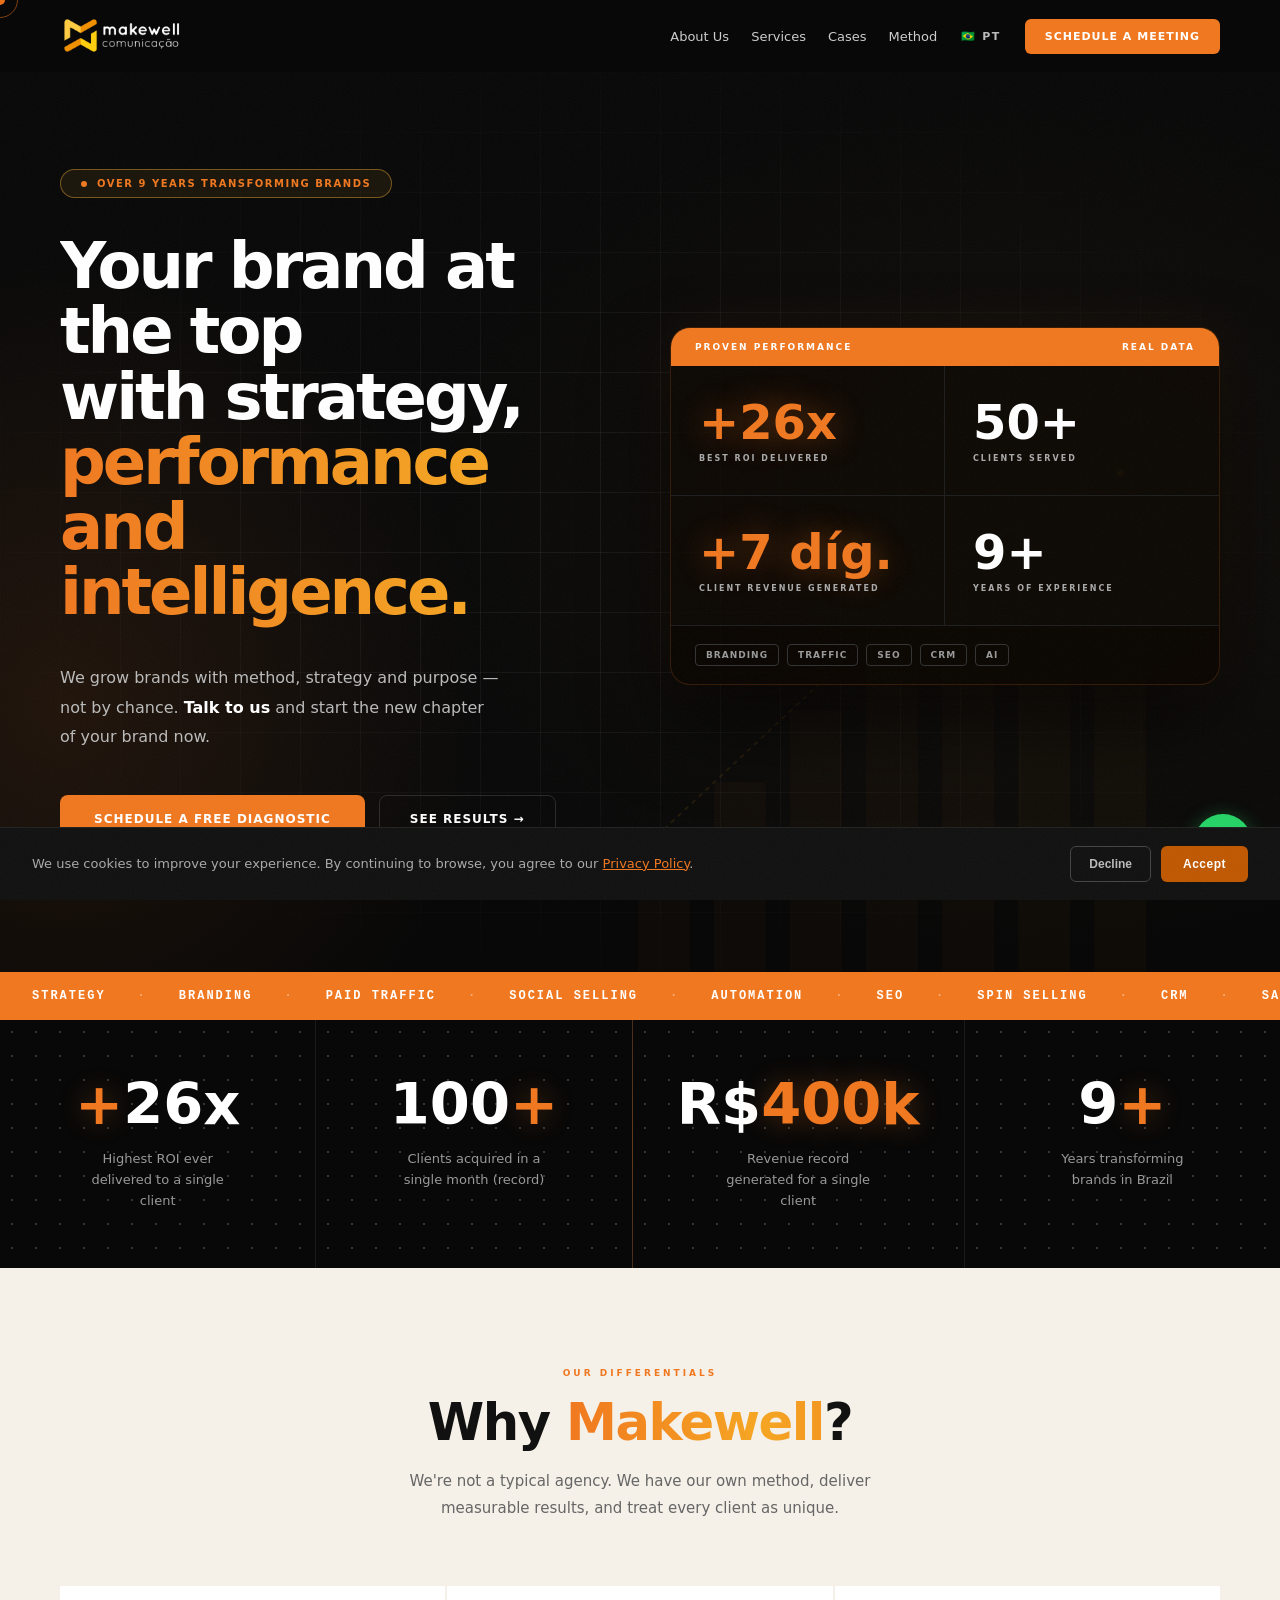
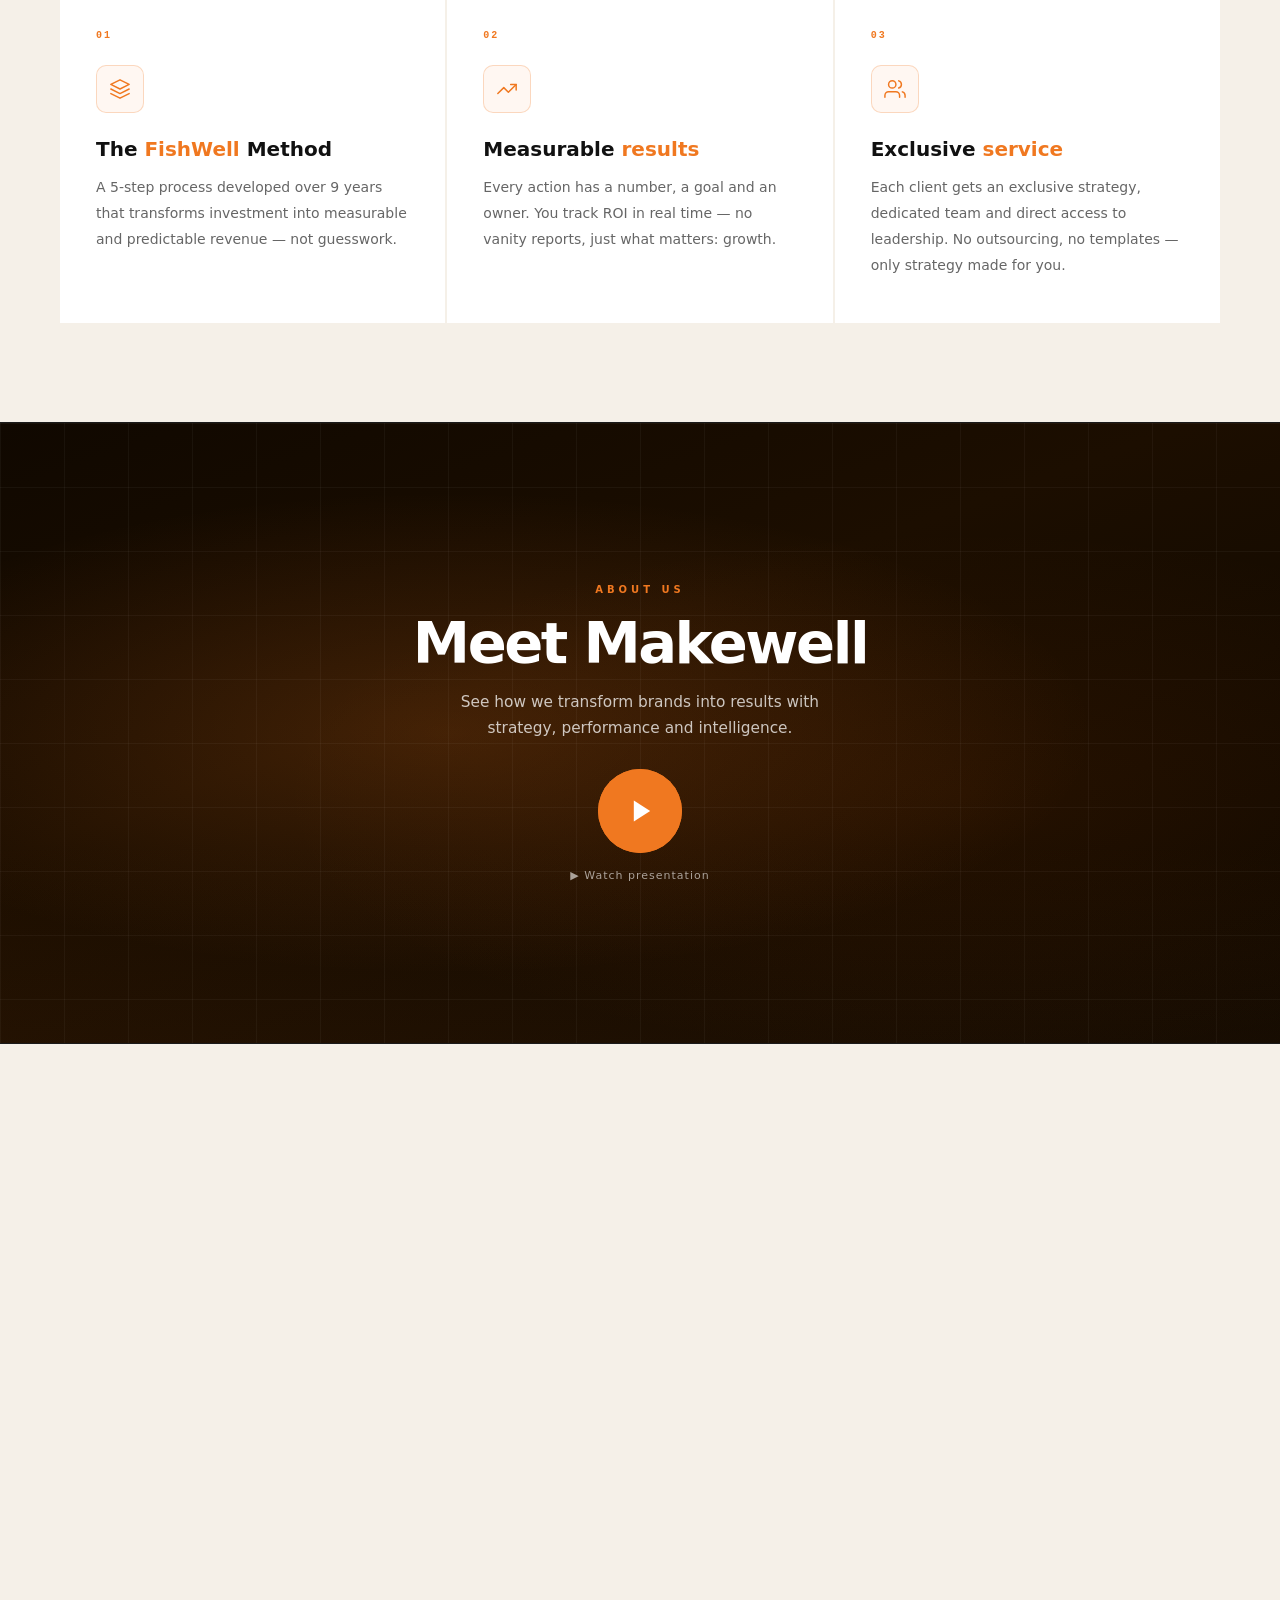
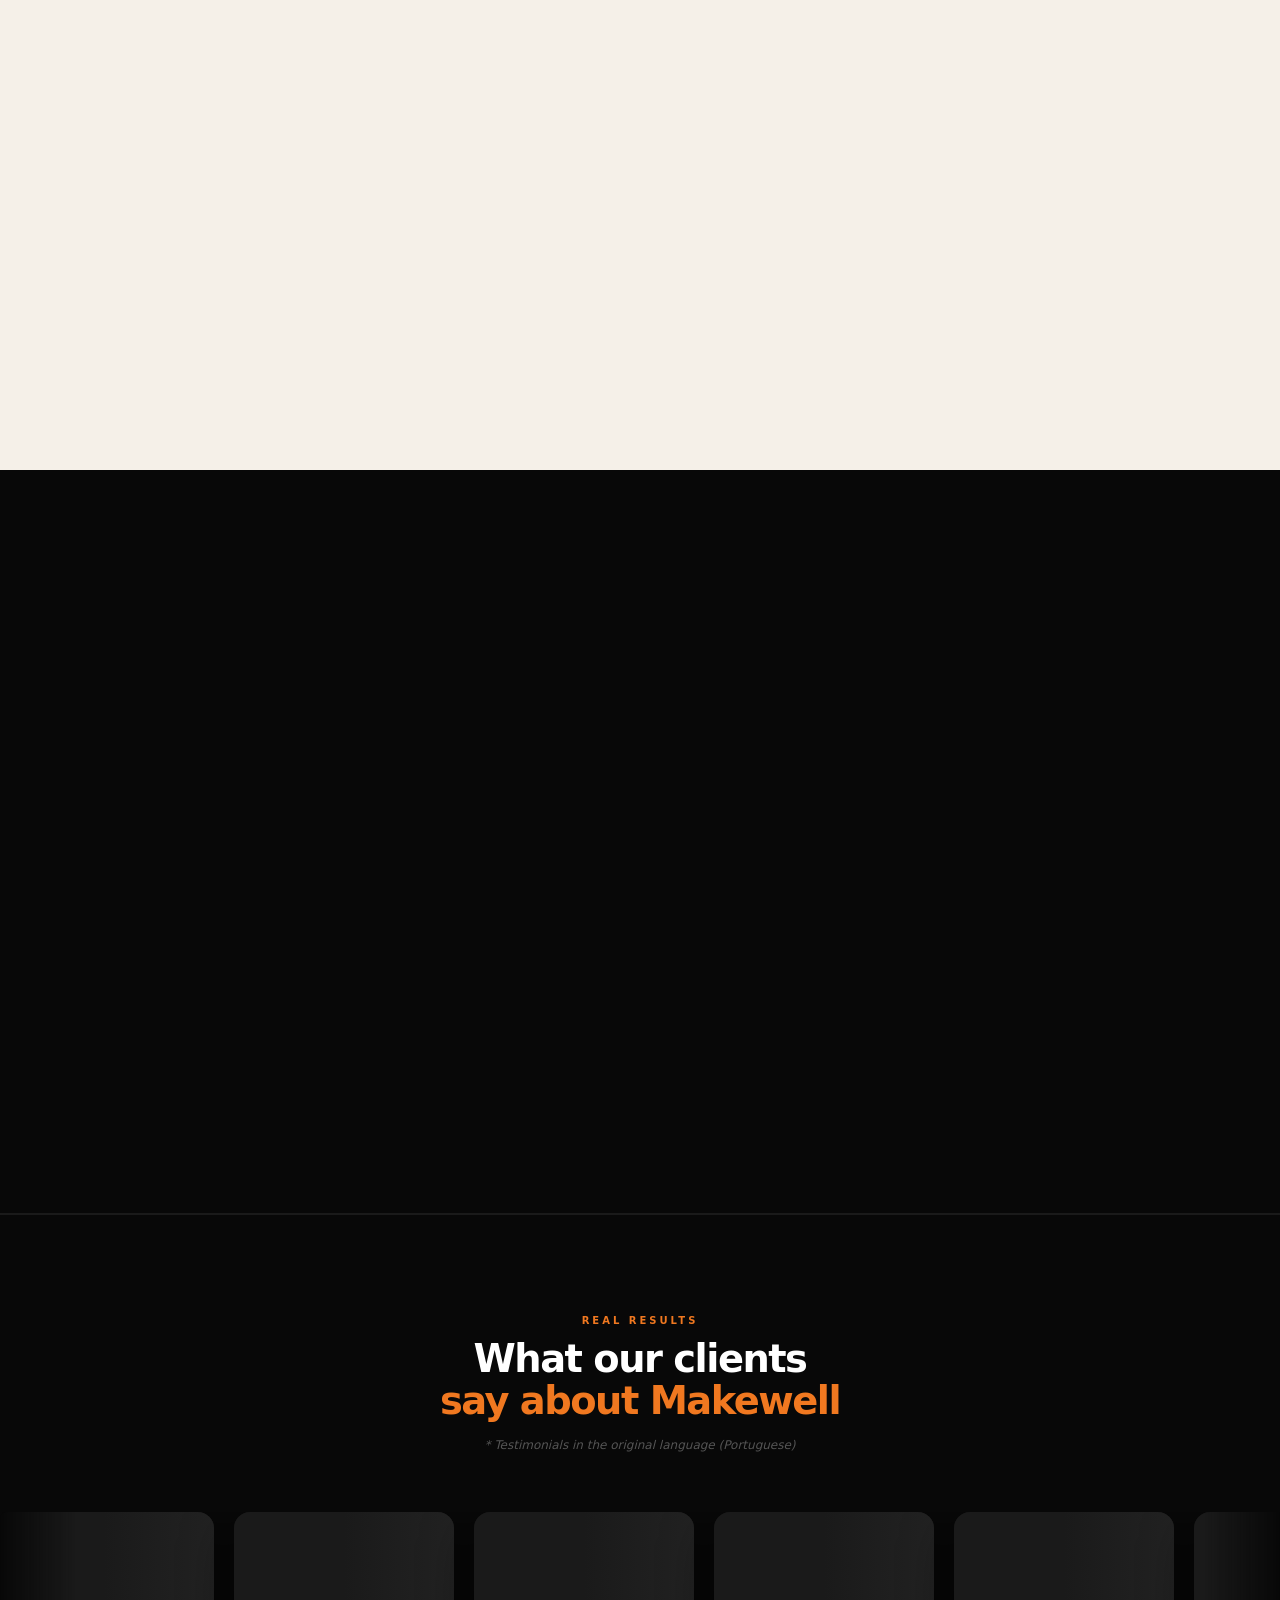
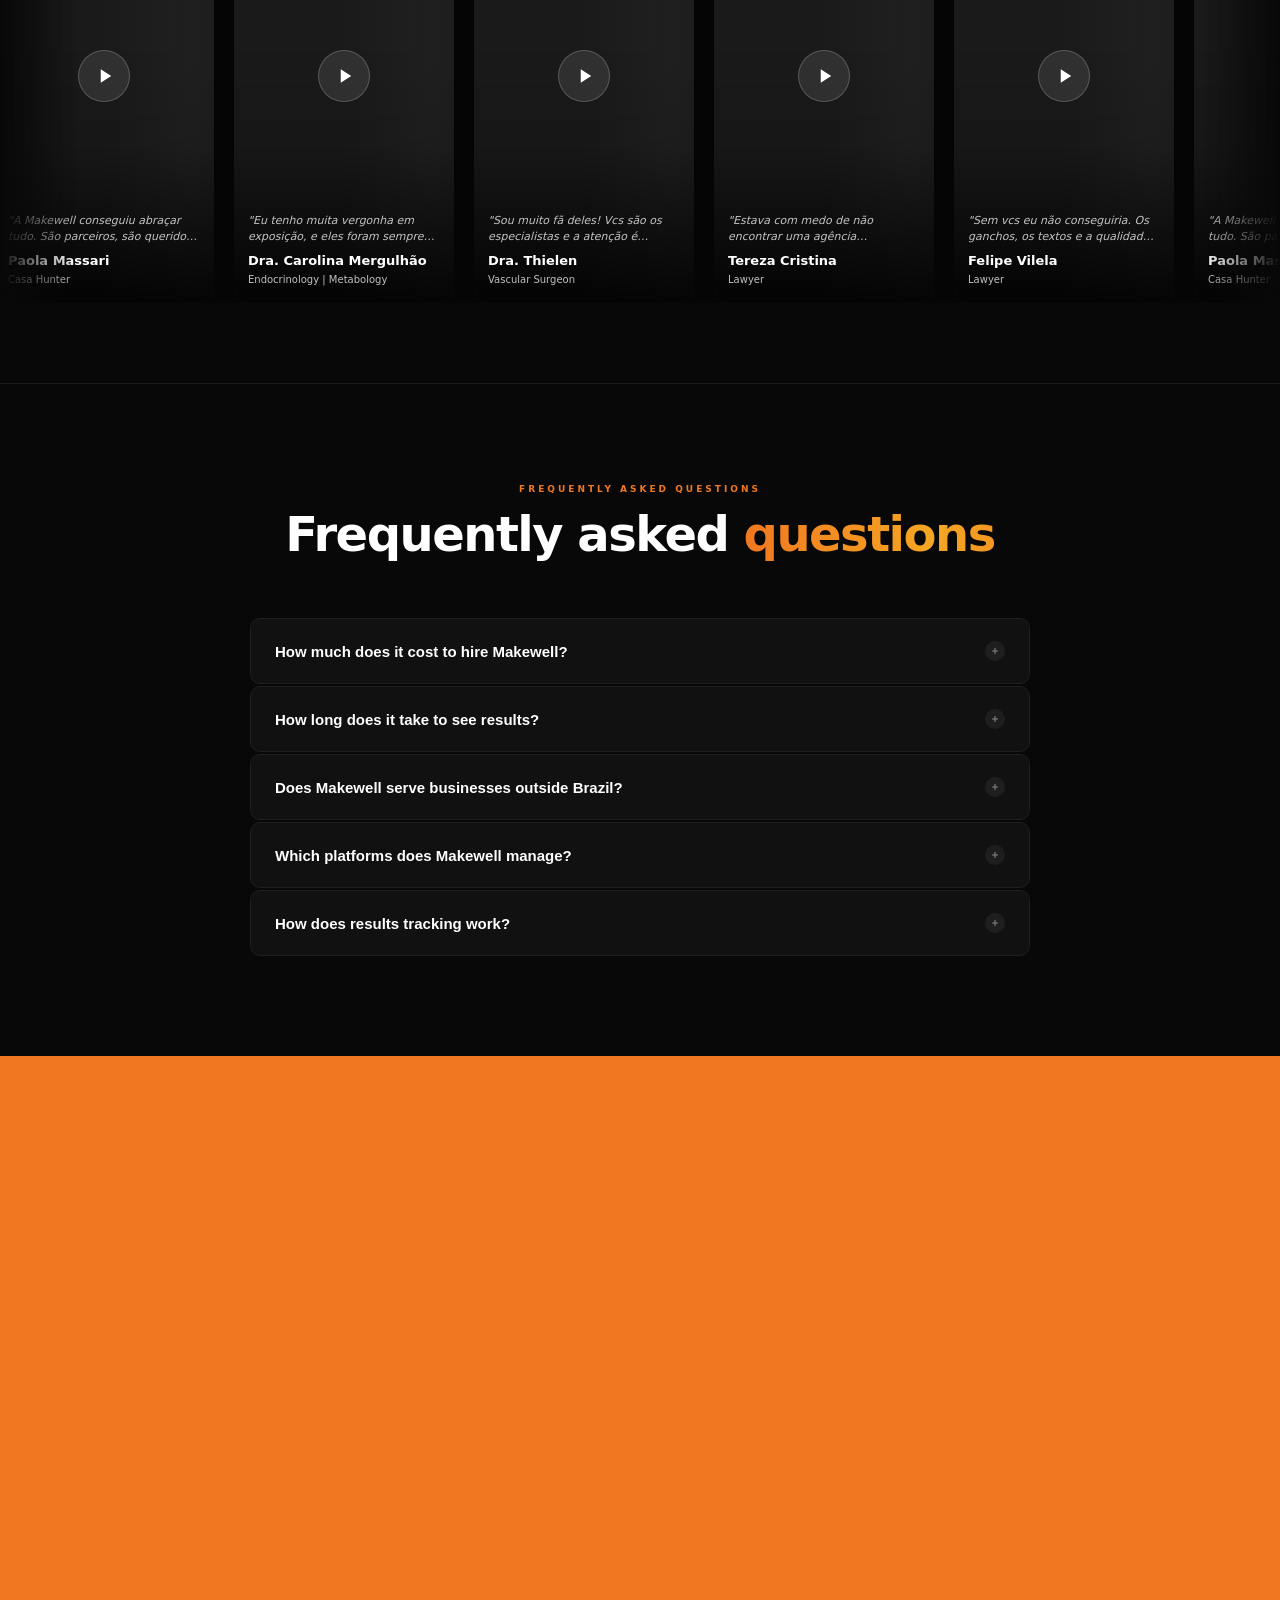
==== commit 7d09b2b8: "Otimizar performance (Lighthouse), corrigir touch mobile e espelhar EN - Inline critical CSS no <hea" ====
--- a/en/index.html
+++ b/en/index.html
@@ -16,6 +16,7 @@
 <link rel="alternate" hreflang="pt-BR" href="https://makewell.com.br/">
 <link rel="alternate" hreflang="en" href="https://makewell.com.br/en/">
 <link rel="alternate" hreflang="x-default" href="https://makewell.com.br/">
+<link rel="sitemap" type="application/xml" href="/sitemap.xml">
 <link rel="manifest" href="/manifest.json">
 <link rel="preload" as="image" href="../logo-white.webp" type="image/webp">
 <link rel="preconnect" href="https://www.googletagmanager.com">
@@ -38,33 +39,6 @@
 <meta name="twitter:title" content="Makewell | Digital Marketing Agency for Brazilian Businesses in Florida">
 <meta name="twitter:description" content="Makewell is a digital marketing agency specialized in Brazilian-owned businesses in Florida and across the USA. Paid traffic, branding, SEO and sales automation with proven results.">
 <meta name="twitter:image" content="https://makewell.com.br/og-image.webp">
-
-<!-- Google Tag Manager -->
-<script>(function(w,d,s,l,i){w[l]=w[l]||[];w[l].push({'gtm.start':
-new Date().getTime(),event:'gtm.js'});var f=d.getElementsByTagName(s)[0],
-j=d.createElement(s),dl=l!='dataLayer'?'&l='+l:'';j.async=true;j.src=
-'https://www.googletagmanager.com/gtm.js?id='+i+dl;f.parentNode.insertBefore(j,f);
-})(window,document,'script','dataLayer','GTM-NFGD8X8');</script>
-<!-- End Google Tag Manager -->
-
-<!-- Meta Pixel -->
-<script>
-!function(f,b,e,v,n,t,s)
-{if(f.fbq)return;n=f.fbq=function(){n.callMethod?
-n.callMethod.apply(n,arguments):n.queue.push(arguments)};
-if(!f._fbq)f._fbq=n;n.push=n;n.loaded=!0;n.version='2.0';
-n.queue=[];t=b.createElement(e);t.async=!0;
-t.src=v;s=b.getElementsByTagName(e)[0];
-s.parentNode.insertBefore(t,s)}(window, document,'script',
-'https://connect.facebook.net/en_US/fbevents.js');
-fbq('init', '2571294026447618');
-fbq('track', 'PageView');
-</script>
-<noscript><img height="1" width="1" style="display:none"
-src="https://www.facebook.com/tr?id=2571294026447618&ev=PageView&noscript=1"
-/></noscript>
-<!-- End Meta Pixel -->
-
 <!-- Schema.org JSON-LD -->
 <script type="application/ld+json">
 {
@@ -196,793 +170,76 @@
 }
 </script>
 
+<!-- Critical CSS inline — above-the-fold -->
 <style>
-  :root {
-    --gold: #F07820;
-    --gold-light: #F5A623;
-    --dark: #080808;
-    --dark2: #111111;
-    --dark3: #1a1a1a;
-    --gray: #888;
-    --light: #f5f0e8;
-    --white: #ffffff;
-  }
-
-  *, *::before, *::after { box-sizing: border-box; margin: 0; padding: 0; }
-  html { scroll-behavior: smooth; overflow-x: hidden; }
-  body {
-    font-family: 'Segoe UI', system-ui, -apple-system, sans-serif;
-    background: var(--dark);
-    color: var(--white);
-    overflow-x: hidden;
-    overflow-x: clip;
-  }
-
-  /* CURSOR — desktop only */
-  @media (hover: hover) and (pointer: fine) {
-    body { cursor: none; }
-    .cursor {
-      position: fixed; width: 10px; height: 10px;
-      background: var(--gold); border-radius: 50%;
-      pointer-events: none; z-index: 9999;
-      transition: transform .15s ease;
-      mix-blend-mode: difference;
-    }
-    .cursor-ring {
-      position: fixed; width: 36px; height: 36px;
-      border: 1.5px solid var(--gold); border-radius: 50%;
-      pointer-events: none; z-index: 9998;
-      transition: all .25s ease; opacity: .5;
-    }
-  }
-
-  /* REVEAL */
-  .reveal { opacity: 0; transform: translateY(52px) scale(.97); transition: opacity .7s cubic-bezier(.22,1,.36,1), transform .7s cubic-bezier(.22,1,.36,1); will-change: transform, opacity; }
-  .reveal.visible { opacity: 1; transform: none; will-change: auto; }
-  .reveal-left { opacity: 0; transform: translateX(-56px) scale(.97); transition: opacity .8s cubic-bezier(.22,1,.36,1), transform .8s cubic-bezier(.22,1,.36,1); will-change: transform, opacity; }
-  .reveal-left.visible { opacity: 1; transform: none; will-change: auto; }
-  .reveal-right { opacity: 0; transform: translateX(56px) scale(.97); transition: opacity .8s cubic-bezier(.22,1,.36,1), transform .8s cubic-bezier(.22,1,.36,1); will-change: transform, opacity; }
-  .reveal-right.visible { opacity: 1; transform: none; will-change: auto; }
-
-  /* LCP: hero elements visible at first CSS paint — não dependem de JS */
-  .hero .reveal, .hero .reveal-left, .hero .reveal-right {
-    opacity: 1; transform: none; transition: none; will-change: auto;
-  }
-
-  /* ── Hero entrance animations (premium) ── */
-  @keyframes heroFadeUp {
-    from { opacity: 0; transform: translateY(36px) scale(.97); filter: blur(5px); }
-    to   { opacity: 1; transform: none; filter: blur(0); }
-  }
-  @keyframes heroSlideRight {
-    from { opacity: 0; transform: translateX(52px) scale(.97); filter: blur(3px); }
-    to   { opacity: 1; transform: none; filter: blur(0); }
-  }
-  @keyframes heroScaleFade {
-    from { opacity: 0; transform: scale(.95) translateY(16px); }
-    to   { opacity: 1; transform: none; }
-  }
-  /* Sequência coordenada: conteúdo → decoração (splash começa em 0.6s) */
-  .hero-pill { animation: heroFadeUp .65s cubic-bezier(.22,1,.36,1) .20s both; }
-  h1.hero-h1 { animation: heroFadeUp .60s cubic-bezier(.22,1,.36,1) .35s both; }
-  .hero-p    { animation: heroFadeUp .60s cubic-bezier(.22,1,.36,1) .52s both; }
-  .hero-btns { animation: heroFadeUp .60s cubic-bezier(.22,1,.36,1) .67s both; }
-  @media (min-width: 861px) {
-    .hero-right { animation: heroSlideRight .80s cubic-bezier(.22,1,.36,1) .45s both; }
-  }
-  @media (max-width: 860px) {
-    /* Card aparece primeiro no mobile (order: -1) */
-    .hero-right { animation: heroScaleFade .65s cubic-bezier(.22,1,.36,1) .10s both; }
-  }
-  @media (prefers-reduced-motion: reduce) {
-    .hero-pill, h1.hero-h1, .hero-p, .hero-btns, .hero-right { animation: none; }
-  }
-
-  /* UTILS */
-  .tag { font-size: 9px; font-weight: 800; letter-spacing: 3px; text-transform: uppercase; color: var(--gold); }
-  .gold {
-    background: linear-gradient(90deg, #F07820, #F5A623, #F07820, #C8922A, #F07820);
-    background-size: 300% 100%;
-    -webkit-background-clip: text;
-    -webkit-text-fill-color: transparent;
-    background-clip: text;
-    animation: shimmer-gold 4s linear infinite;
-  }
-
-  /* ── NAV ── */
-  nav {
-    position: fixed; top: 0; left: 0; right: 0; z-index: 1000;
-    height: calc(72px + env(safe-area-inset-top, 0px));
-    padding: env(safe-area-inset-top, 0px) 60px 0;
-    display: flex; align-items: center;
-    justify-content: space-between;
-    background: #080808;
-    transition: background .4s, border-color .4s;
-  }
-  nav.scrolled { background: rgba(8,8,8,.98); border-bottom: 1px solid #1e1e1e; }
-
-  /* Compensar header fixo */
-  header { position: relative; z-index: 1000; }
-  main { padding-top: calc(72px + env(safe-area-inset-top, 0px)); }
-  section[id] { scroll-margin-top: 80px; }
-
-  .nav-logo { display: flex; align-items: center; text-decoration: none; }
-  .nav-logo img { display: block; height: 40px; width: auto; }
-
-  .nav-right { display: flex; align-items: center; gap: 24px; }
-  .nav-links { display: flex; align-items: center; gap: 22px; }
-  .nav-links a { font-size: 13px; font-weight: 500; color: #aaa; text-decoration: none; transition: color .2s; white-space: nowrap; }
-  .nav-links a:hover, .nav-links a:active { color: #fff; }
-  .btn-nav { background: var(--gold); color: #fff; border: none; padding: 11px 20px; font-weight: 800; font-size: 11px; letter-spacing: 1px; text-transform: uppercase; cursor: pointer; border-radius: 6px; transition: background .2s, transform .2s; white-space: nowrap; text-decoration: none; display: inline-flex; align-items: center; }
-  .btn-nav:hover, .btn-nav:active { background: var(--gold-light); transform: translateY(-1px); }
-
-  /* Language toggle */
-  #lang-toggle { display: flex; align-items: center; gap: 6px; }
-  .lang-sep { color: #333; font-size: 11px; }
-  .lang-btn { background: none; border: none; cursor: pointer; font-size: 11px; font-weight: 800; letter-spacing: 1.5px; color: #444; padding: 4px 2px; transition: color .2s; text-transform: uppercase; }
-  .lang-btn--active { color: var(--gold); }
-  .lang-btn:hover { color: #fff; }
-  .mobile-lang-toggle { display: none; gap: 12px; margin-top: 28px; padding-top: 20px; border-top: 1px solid #161616; }
-
-  /* Hamburger */
-  .hamburger { display: none; flex-direction: column; gap: 5px; background: none; border: none; cursor: pointer; padding: 6px; z-index: 201; position: relative; }
-  .hamburger span { display: block; width: 24px; height: 2px; background: #fff; transition: all .3s; border-radius: 2px; }
-  .hamburger.open span:nth-child(1) { transform: translateY(7px) rotate(45deg); }
-  .hamburger.open span:nth-child(2) { opacity: 0; }
-  .hamburger.open span:nth-child(3) { transform: translateY(-7px) rotate(-45deg); }
-
-  .mobile-menu {
-    display: none; position: fixed; inset: 0;
-    background: #080808; z-index: 199;
-    flex-direction: column; justify-content: flex-start;
-    padding: 100px 36px 36px;
-    gap: 0;
-  }
-  .mobile-menu.open { display: flex; }
-  .mobile-menu a.mobile-link {
-    font-size: 13px;
-    font-weight: 800;
-    letter-spacing: 2.5px;
-    text-transform: uppercase;
-    color: #444;
-    text-decoration: none;
-    padding: 20px 0;
-    width: 100%;
-    border-bottom: 1px solid #161616;
-    transition: color .2s, border-color .2s;
-    display: flex; align-items: center; justify-content: space-between;
-  }
-  .mobile-menu a.mobile-link .mn { font-size: 10px; font-weight: 600; letter-spacing: 1px; color: #222; transition: color .2s; }
-  .mobile-menu a.mobile-link:last-of-type { border-bottom: none; }
-  .mobile-menu a.mobile-link:hover, .mobile-menu a.mobile-link:active { color: #fff; border-color: #2a2a2a; }
-  .mobile-menu a.mobile-link:hover .mn, .mobile-menu a.mobile-link:active .mn { color: var(--gold); }
-  .mobile-menu .btn-primary { margin-top: 40px; width: 100%; justify-content: center; }
-  @media (max-width: 860px) {
-    .mobile-lang-toggle { display: flex; }
-  }
-
-  /* WhatsApp float */
-  .wa-float {
-    position: fixed; bottom: calc(28px + env(safe-area-inset-bottom, 0px)); right: 28px; z-index: 300;
-    width: 58px; height: 58px; border-radius: 50%;
-    background: #25D366; display: flex; align-items: center; justify-content: center;
-    box-shadow: 0 4px 20px rgba(37,211,102,.4);
-    text-decoration: none; transition: transform .25s, box-shadow .25s;
-  }
-  .wa-float:hover, .wa-float:active { transform: scale(1.1); box-shadow: 0 6px 28px rgba(37,211,102,.6); }
-  .wa-float svg { width: 30px; height: 30px; fill: white; }
-
-  /* ── HERO ── */
-  .hero {
-    min-height: 100vh; display: grid; grid-template-columns: 1fr 1fr;
-    align-items: center; padding: 48px 60px 80px; gap: 60px;
-    position: relative; overflow-x: hidden;
-  }
-  .hero-bg { position: absolute; inset: 0; background: radial-gradient(ellipse 70% 70% at 80% 50%, #C8922A0a 0%, transparent 70%); }
-  .hero-grid {
-    position: absolute; inset: 0;
-    background-image: linear-gradient(rgba(255,255,255,.06) 1px, transparent 1px), linear-gradient(90deg, rgba(255,255,255,.06) 1px, transparent 1px);
-    background-size: 60px 60px;
-    mask-image: radial-gradient(ellipse at center, black 20%, transparent 80%);
-    -webkit-mask-image: radial-gradient(ellipse at center, black 20%, transparent 80%);
-  }
-  /* Hero splash graphic */
-  .hero-splash {
-    position: absolute; right: 0; top: 0;
-    width: 52%; height: 100%;
-    pointer-events: none; z-index: 1; overflow: hidden;
-    opacity: 0; animation: splash-fade 1.4s ease .6s forwards;
-  }
-  .hero-splash svg { width: 100%; height: 100%; }
-  .hero-splash .sbar {
-    transform-origin: bottom;
-    transform: scaleY(0);
-    opacity: 0.032;
-    animation: bar-rise 1.2s cubic-bezier(.22,1,.36,1) calc(.7s + var(--delay, 0s)) forwards;
-  }
-  @keyframes bar-rise { to { transform: scaleY(1); } }
-  @keyframes splash-fade { to { opacity: 1; } }
-
-  .hero-left { position: relative; z-index: 2; overflow: hidden; min-width: 0; }
-  .hero-pill {
-    display: inline-flex; align-items: center; gap: 10px;
-    border: 1px solid #C8922A88; border-radius: 99px; padding: 8px 20px;
-    font-size: 10px; font-weight: 700; letter-spacing: 1.5px; text-transform: uppercase;
-    color: var(--gold); background: #C8922A18; margin-bottom: 36px;
-  }
-  .hero-pill-dot { width: 6px; height: 6px; border-radius: 50%; background: var(--gold); animation: pulse 2s infinite; flex-shrink: 0; }
-  @keyframes pulse { 0%,100%{opacity:1;transform:scale(1)} 50%{opacity:.5;transform:scale(1.4)} }
-  h1.hero-h1 { font-size: clamp(38px, 5vw, 72px); font-weight: 900; line-height: 1.02; letter-spacing: -3px; color: #fff; margin-bottom: 28px; max-width: 100%; overflow: hidden; overflow-wrap: break-word; word-break: break-word; }
-  h1.hero-h1 em {
-    font-style: normal;
-    display: block;
-    padding-bottom: 0.15em;
-    background: linear-gradient(90deg, #F07820, #F5A623, #F07820, #C8922A, #F07820);
-    background-size: 300% 100%;
-    -webkit-background-clip: text;
-    -webkit-text-fill-color: transparent;
-    background-clip: text;
-    animation: shimmer-gold 4s linear infinite;
-  }
-  @keyframes shimmer-gold { 0%{background-position:0% 50%} 100%{background-position:300% 50%} }
-
-  /* Partículas hero */
-  .hero-particles { position: absolute; inset: 0; overflow: hidden; pointer-events: none; z-index: 1; }
-  .hero-particles span {
-    position: absolute; width: 2px; height: 2px; border-radius: 50%;
-    background: rgba(240,120,32,.6); animation: float-particle var(--d) ease-in-out infinite;
-    left: var(--x); top: var(--y); opacity: 0;
-  }
-  @keyframes float-particle {
-    0%   { opacity: 0; transform: translateY(0) scale(1); }
-    20%  { opacity: 1; }
-    80%  { opacity: .6; }
-    100% { opacity: 0; transform: translateY(-120px) scale(0); }
-  }
-  .hero-p { font-size: 16px; color: #bbb; line-height: 1.85; max-width: 440px; margin-bottom: 44px; }
-  .hero-btns { display: flex; gap: 14px; flex-wrap: wrap; }
-
-  .btn-primary { background: var(--gold); color: #fff; border: none; padding: 16px 34px; font-weight: 800; font-size: 12px; letter-spacing: 1px; text-transform: uppercase; cursor: pointer; border-radius: 8px; transition: all .25s; display: inline-flex; align-items: center; text-decoration: none; }
-  .btn-primary:hover, .btn-primary:active { background: var(--gold-light); transform: translateY(-2px); box-shadow: 0 12px 32px rgba(240,120,32,.3); }
-  .btn-outline { background: transparent; color: #fff; border: 1px solid #ffffff22; padding: 16px 30px; font-weight: 700; font-size: 12px; letter-spacing: 1px; text-transform: uppercase; cursor: pointer; border-radius: 8px; transition: all .25s; display: inline-flex; align-items: center; text-decoration: none; }
-  .btn-outline:hover, .btn-outline:active { border-color: #ffffff55; background: #ffffff08; transform: translateY(-2px); }
-  .btn-outline-dark { background: transparent; color: #111; border: 1.5px solid #11111130; padding: 12px 26px; font-weight: 700; font-size: 11px; letter-spacing: 1px; text-transform: uppercase; cursor: pointer; border-radius: 6px; transition: all .25s; white-space: nowrap; }
-  .btn-outline-dark:hover, .btn-outline-dark:active { border-color: #111; background: #11111108; }
-
-  .hero-right { position: relative; z-index: 2; }
-  .hero-card { background: #111; border: 1px solid #222; border-radius: 16px; overflow: hidden; }
-  .hero-card-header { background: var(--gold); padding: 14px 24px; display: flex; justify-content: space-between; }
-  .hero-card-header span { font-size: 9px; font-weight: 800; letter-spacing: 2px; text-transform: uppercase; color: #fff; }
-  .hero-stats { display: grid; grid-template-columns: 1fr 1fr; }
-  .hero-stat { padding: 32px 28px; border-right: 1px solid #1e1e1e; border-bottom: 1px solid #1e1e1e; }
-  .hero-stat:nth-child(2n) { border-right: none; }
-  .hero-stat:nth-last-child(-n+2) { border-bottom: none; }
-  .hero-stat-value { font-size: 48px; font-weight: 900; line-height: 1; color: #fff; margin-bottom: 8px; }
-  .hero-stat-value.accent { color: var(--gold); }
-  .hero-stat-label { font-size: 8px; font-weight: 700; letter-spacing: 2px; text-transform: uppercase; color: #aaa; }
-  .hero-tag-bar { padding: 18px 24px; border-top: 1px solid #1e1e1e; display: flex; gap: 8px; flex-wrap: wrap; }
-  .htag { font-size: 9px; font-weight: 700; letter-spacing: 1px; text-transform: uppercase; color: #999; padding: 5px 10px; border: 1px solid #333; border-radius: 4px; }
-
-  /* ── POR QUE A MAKEWELL ── */
-  .porque { padding: 100px 60px; background: var(--light); }
-  .porque-header { text-align: center; margin-bottom: 64px; }
-  .porque-h2 { font-size: clamp(30px, 4vw, 52px); font-weight: 900; letter-spacing: -1.5px; color: #111; margin-top: 14px; margin-bottom: 16px; }
-  .porque-sub { font-size: 15px; color: #666; max-width: 520px; margin: 0 auto; line-height: 1.8; }
-  .porque-grid { display: grid; grid-template-columns: repeat(3, 1fr); gap: 2px; }
-  .porque-card { background: #fff; padding: 44px 36px; position: relative; overflow: hidden; transition: background .3s, transform .3s, box-shadow .3s; cursor: default; }
-  .porque-card::before { content: ''; position: absolute; top: 0; left: 0; right: 0; height: 3px; background: linear-gradient(90deg, var(--gold), var(--gold-light)); transform: scaleX(0); transform-origin: left; transition: transform .5s ease; }
-  .porque-card:hover, .porque-card:active { background: #111; transform: translateY(-6px); box-shadow: 0 20px 50px rgba(0,0,0,.2); z-index: 1; }
-  .porque-card:hover::before, .porque-card:active::before { transform: scaleX(1); }
-  .porque-card:hover .porque-title, .porque-card:active .porque-title { color: var(--gold); }
-  .porque-card:hover .porque-title span, .porque-card:active .porque-title span { color: var(--gold-light); }
-  .porque-card:hover .porque-desc, .porque-card:active .porque-desc { color: #888; }
-  .porque-card-num { font-family: 'Courier New', monospace; font-size: 10px; font-weight: 700; letter-spacing: 2px; color: var(--gold); margin-bottom: 24px; }
-  .porque-icon { width: 48px; height: 48px; border: 1px solid rgba(240,120,32,.25); border-radius: 10px; display: flex; align-items: center; justify-content: center; margin-bottom: 24px; background: rgba(240,120,32,.06); }
-  .porque-icon svg { width: 22px; height: 22px; color: var(--gold); }
-  .porque-title { font-size: 20px; font-weight: 900; color: #111; margin-bottom: 14px; line-height: 1.2; transition: color .3s; }
-  .porque-title span { color: var(--gold); transition: color .3s; }
-  .porque-desc { font-size: 14px; color: #666; line-height: 1.85; transition: color .3s; }
-  @media (max-width: 860px) { .porque { padding: 72px 32px; } .porque-grid { grid-template-columns: 1fr; } }
-  @media (max-width: 768px) { .porque { padding: 60px 20px; } }
-
-  /* ── VÍDEO INSTITUCIONAL ── */
-  .inst-section { position: relative; background: #050505; border-top: 1px solid #1a1a1a; border-bottom: 1px solid #1a1a1a; overflow: hidden; cursor: pointer; }
-  .inst-cinema { position: relative; width: 100%; aspect-ratio: 16/9; max-height: 620px; background: linear-gradient(160deg, #100800 0%, #1c0e00 40%, #0a0600 100%); display: flex; align-items: center; justify-content: center; overflow: hidden; }
-  .inst-cinema::before { content: ''; position: absolute; inset: 0; background: radial-gradient(ellipse at 35% 50%, rgba(240,120,32,.18) 0%, transparent 55%), radial-gradient(ellipse at 75% 60%, rgba(200,80,0,.1) 0%, transparent 50%); pointer-events: none; }
-  .inst-cinema-grid { position: absolute; inset: 0; background-image: linear-gradient(rgba(255,255,255,.04) 1px, transparent 1px), linear-gradient(90deg, rgba(255,255,255,.04) 1px, transparent 1px); background-size: 64px 64px; pointer-events: none; }
-  .inst-cinema-lines { position: absolute; bottom: 0; left: 0; right: 0; height: 200px; background: linear-gradient(to top, rgba(240,120,32,.06) 0%, transparent 100%); pointer-events: none; }
-
-  .inst-cinema-content { position: relative; z-index: 2; text-align: center; display: flex; flex-direction: column; align-items: center; gap: 20px; }
-  .inst-cinema-label { font-size: 10px; font-weight: 800; letter-spacing: 4px; text-transform: uppercase; color: var(--gold); }
-  .inst-cinema-title { font-size: clamp(32px, 4.5vw, 68px); font-weight: 900; letter-spacing: -2.5px; color: #fff; line-height: 1.02; }
-  .inst-cinema-sub { font-size: clamp(13px, 1.2vw, 16px); color: rgba(255,255,255,.75); max-width: 380px; line-height: 1.7; margin-top: -4px; }
-
-  .inst-play-btn { position: relative; width: 84px; height: 84px; border-radius: 50%; background: var(--gold); border: none; cursor: pointer; display: flex; align-items: center; justify-content: center; margin-top: 8px; transition: transform .2s, background .2s; }
-  .inst-play-btn::before { content: ''; position: absolute; inset: 0; border-radius: 50%; background: var(--gold); animation: play-pulse 2.5s ease-out infinite; will-change: transform, opacity; }
-  .inst-play-btn:hover, .inst-play-btn:active { transform: scale(1.1); background: #f08020; }
-  .inst-play-btn svg { position: relative; width: 28px; height: 28px; fill: #fff; margin-left: 5px; }
-  @keyframes play-pulse { 0%{transform:scale(1);opacity:.55} 70%{transform:scale(1.85);opacity:0} 100%{transform:scale(1.85);opacity:0} }
-  .inst-duration { font-size: 11px; color: rgba(255,255,255,.6); letter-spacing: 1px; margin-top: -4px; }
-
-  /* Modal institucional */
-  .inst-modal { display: none; position: fixed; inset: 0; z-index: 1000; background: rgba(0,0,0,.96); backdrop-filter: blur(24px); -webkit-backdrop-filter: blur(24px); align-items: center; justify-content: center; }
-  .inst-modal.open { display: flex; }
-  .inst-modal-inner { position: relative; width: min(900px, 94vw); }
-  .inst-modal-video-wrap { border-radius: 14px; overflow: hidden; background: #000; padding-bottom: 56.25%; position: relative; box-shadow: 0 48px 140px rgba(0,0,0,.9); }
-  .inst-modal-video-wrap iframe { position: absolute; inset: 0; width: 100%; height: 100%; display: block; border: none; }
-  .inst-modal-close { position: absolute; top: -48px; right: 0; background: rgba(255,255,255,.08); border: 1px solid rgba(255,255,255,.15); color: #fff; font-size: 16px; width: 38px; height: 38px; border-radius: 50%; cursor: pointer; display: flex; align-items: center; justify-content: center; transition: background .2s; }
-  .inst-modal-close:hover, .inst-modal-close:active { background: rgba(255,255,255,.18); }
-
-  @media (max-width: 768px) {
-    .inst-section { padding: 0; }
-    .inst-cinema { aspect-ratio: auto; min-height: 400px; padding: 60px 24px; }
-    .inst-play-btn { width: 68px; height: 68px; }
-    .inst-modal-inner { width: 94vw; }
-    .inst-modal-close { top: -44px; }
-  }
-
-  /* ── DEPOIMENTOS ── */
-  .depo-section { background: #080808; padding: 100px 0 80px; border-top: 1px solid #1a1a1a; border-bottom: 1px solid #1a1a1a; overflow: hidden; }
-  .depo-header { text-align: center; margin-bottom: 60px; padding: 0 40px; }
-  .depo-label { font-size: 10px; font-weight: 800; letter-spacing: 3px; text-transform: uppercase; color: var(--gold); margin-bottom: 12px; }
-  .depo-title { font-size: clamp(28px, 3vw, 44px); font-weight: 900; letter-spacing: -1.5px; color: #fff; line-height: 1.1; }
-  .depo-title span { color: var(--gold); }
-
-  /* Marquee infinito */
-  .depo-marquee { display: flex; width: max-content; will-change: transform; }
-  .depo-marquee-wrap { overflow: hidden; mask-image: linear-gradient(to right, transparent 0%, black 6%, black 94%, transparent 100%); -webkit-mask-image: linear-gradient(to right, transparent 0%, black 6%, black 94%, transparent 100%); }
-
-  /* Reel card */
-  .reel-card { flex: 0 0 220px; margin-right: 20px; cursor: pointer; }
-  .reel-card-video { position: relative; border-radius: 16px; overflow: hidden; background: #111; padding-bottom: 177.78%; box-shadow: 0 20px 50px rgba(0,0,0,.6); transition: transform .3s, box-shadow .3s; }
-  .reel-card:hover .reel-card-video, .reel-card:active .reel-card-video { transform: translateY(-8px) scale(1.02); box-shadow: 0 36px 80px rgba(0,0,0,.8); }
-  .reel-card-video video { position: absolute; inset: 0; width: 100%; height: 100%; object-fit: cover; display: block; }
-  .reel-card-overlay { position: absolute; inset: 0; background: linear-gradient(to top, rgba(0,0,0,.85) 0%, rgba(0,0,0,.1) 40%, transparent 65%); pointer-events: none; }
-  .reel-card-play { position: absolute; top: 42%; left: 50%; transform: translate(-50%,-50%); width: 52px; height: 52px; border-radius: 50%; background: rgba(255,255,255,.1); backdrop-filter: blur(12px); -webkit-backdrop-filter: blur(12px); border: 1.5px solid rgba(255,255,255,.2); display: flex; align-items: center; justify-content: center; transition: all .25s; pointer-events: none; }
-  .reel-card:hover .reel-card-play, .reel-card:active .reel-card-play { background: var(--gold); border-color: var(--gold); transform: translate(-50%,-50%) scale(1.12); }
-  .reel-card-play svg { width: 18px; height: 18px; fill: #fff; margin-left: 3px; }
-  .reel-card-info { position: absolute; bottom: 0; left: 0; right: 0; padding: 14px 14px 16px; }
-  .reel-card-quote { font-size: 11px; color: rgba(255,255,255,.75); font-style: italic; line-height: 1.45; margin-bottom: 8px; display: -webkit-box; -webkit-line-clamp: 2; -webkit-box-orient: vertical; overflow: hidden; }
-  .reel-card-name { font-size: 13px; font-weight: 700; color: #fff; line-height: 1.3; }
-  .reel-card-role { font-size: 10px; color: rgba(255,255,255,.75); margin-top: 3px; line-height: 1.4; }
-
-  /* Modal */
-  .reel-modal { display: none; position: fixed; inset: 0; z-index: 999; background: rgba(0,0,0,.92); backdrop-filter: blur(20px); -webkit-backdrop-filter: blur(20px); align-items: center; justify-content: center; }
-  .reel-modal.open { display: flex; }
-  .reel-modal-inner { position: relative; width: min(380px, 90vw); }
-  .reel-modal-video-wrap { border-radius: 18px; overflow: hidden; background: #000; padding-bottom: 177.78%; position: relative; box-shadow: 0 40px 120px rgba(0,0,0,.9); }
-  .reel-modal-video-wrap iframe { position: absolute; inset: 0; width: 100%; height: 100%; display: block; border: none; }
-  .reel-modal-close { position: absolute; top: -44px; right: 0; background: rgba(255,255,255,.1); border: 1px solid rgba(255,255,255,.2); color: #fff; font-size: 18px; width: 36px; height: 36px; border-radius: 50%; cursor: pointer; display: flex; align-items: center; justify-content: center; transition: background .2s; }
-  .reel-modal-close:hover, .reel-modal-close:active { background: rgba(255,255,255,.2); }
-  .reel-modal-info { text-align: center; margin-top: 20px; }
-  .reel-modal-name { font-size: 16px; font-weight: 700; color: #fff; }
-  .reel-modal-role { font-size: 12px; color: rgba(255,255,255,.75); margin-top: 4px; }
-
-  @media (max-width: 768px) {
-    .depo-section { padding: 60px 0; }
-    .depo-header { padding: 0 20px; margin-bottom: 40px; }
-    .reel-card { flex: 0 0 150px; margin-right: 14px; }
-    .reel-modal-inner { width: 88vw; }
-    .reel-modal-close { top: -40px; }
-  }
-
-  /* ── TICKER ── */
-  .ticker { background: var(--gold); height: 48px; overflow: hidden; white-space: nowrap; display: flex; align-items: center; }
-  .ticker-track { display: inline-flex; align-items: center; height: 100%; animation: ticker 30s linear infinite; }
-  @keyframes ticker { from{transform:translateX(0)} to{transform:translateX(-50%)} }
-  .ticker-item { font-family: 'Courier New', monospace; font-size: 12px; font-weight: 700; letter-spacing: 2px; text-transform: uppercase; color: #fff; padding: 0 32px; }
-  .ticker-sep { color: rgba(255,255,255,.4); padding: 0; }
-
-  /* ── NUMBERS ── */
-  .numbers { display: grid; grid-template-columns: repeat(4, 1fr); background: #1a1a1a; gap: 1px; position: relative; overflow: hidden; }
-  .numbers::before {
-    content: '';
-    position: absolute; left: 50%; top: 50%;
-    transform: translate(-50%, -50%);
-    width: 700px; height: 700px;
-    background: radial-gradient(ellipse at center, rgba(240,120,32,.35) 0%, transparent 65%);
-    pointer-events: none; z-index: 0;
-  }
-  .number-item {
-    background-color: var(--dark);
-    background-image: radial-gradient(rgba(255,255,255,.18) 1px, transparent 1px);
-    background-size: 24px 24px;
-    padding: 56px 44px; display: flex; flex-direction: column; align-items: center; text-align: center;
-    position: relative; z-index: 1;
-  }
-  .number-value { font-size: clamp(44px, 4.5vw, 64px); font-weight: 900; line-height: 1; color: #fff; margin-bottom: 14px; white-space: nowrap; }
-  .number-value .accent { color: var(--gold); }
-  .number-desc { font-size: 13px; color: #999; line-height: 1.65; max-width: 160px; text-align: center; }
-
-  /* ── MÉTODO ── */
-  .metodo { padding: 120px 60px; background: var(--light); }
-  .metodo-header { display: flex; justify-content: space-between; align-items: flex-end; margin-bottom: 64px; gap: 32px; }
-  .metodo-right { display: flex; flex-direction: column; align-items: flex-end; gap: 16px; }
-  h2.metodo-h2 { font-size: clamp(32px, 4vw, 52px); font-weight: 900; letter-spacing: -1.5px; color: #111; margin-top: 14px; }
-  .metodo-sub { font-size: 14px; color: #666; max-width: 300px; line-height: 1.7; text-align: right; }
-  .metodo-steps { display: grid; grid-template-columns: repeat(5, 1fr); gap: 2px; }
-  .step { background: #fff; padding: 44px 28px; position: relative; overflow: hidden; transition: background .3s, transform .3s, box-shadow .3s; cursor: default; }
-  .step:hover, .step:active { background: #111; transform: translateY(-6px); box-shadow: 0 20px 50px rgba(0,0,0,.2); z-index: 1; }
-  .step:hover .step-title, .step:active .step-title { color: var(--gold); }
-  .step:hover .step-desc, .step:active .step-desc { color: #888; }
-  .step::before { content: ''; position: absolute; top: 0; left: 0; right: 0; height: 3px; background: linear-gradient(90deg, var(--gold), var(--gold-light)); transform: scaleX(0); transform-origin: left; transition: transform .5s ease; }
-  .step:hover::before, .step:active::before { transform: scaleX(1); }
-  .step-num { font-family: 'Courier New', monospace; font-size: 10px; font-weight: 700; letter-spacing: 2px; color: var(--gold); margin-bottom: 18px; }
-  .step-title { font-size: 12px; font-weight: 900; letter-spacing: .5px; text-transform: uppercase; color: #111; margin-bottom: 10px; }
-  .step-desc { font-size: 12px; color: #666; line-height: 1.75; }
-
-  /* ── SERVIÇOS ── */
-  .services { padding: 120px 60px; border-bottom: 1px solid #1a1a1a; position: relative; overflow: hidden; }
-  .services::before {
-    content: '';
-    position: absolute; top: -160px; right: -160px;
-    width: 520px; height: 520px; border-radius: 50%;
-    background: radial-gradient(circle, rgba(240,120,32,.35) 0%, transparent 70%);
-    pointer-events: none;
-  }
-  .services::after {
-    content: '';
-    position: absolute; bottom: 60px; left: 60px;
-    width: 280px; height: 280px;
-    background-image:
-      linear-gradient(rgba(255,255,255,.15) 1px, transparent 1px),
-      linear-gradient(90deg, rgba(255,255,255,.15) 1px, transparent 1px);
-    background-size: 32px 32px;
-    mask-image: radial-gradient(ellipse at center, black 20%, transparent 80%);
-    -webkit-mask-image: radial-gradient(ellipse at center, black 20%, transparent 80%);
-    pointer-events: none;
-  }
-  .services-header { margin-bottom: 64px; position: relative; z-index: 1; }
-  h2.services-h2 { font-size: clamp(32px, 4vw, 52px); font-weight: 900; letter-spacing: -1.5px; color: #fff; margin-top: 14px; }
-  .services-grid { display: grid; grid-template-columns: repeat(3, 1fr); gap: 2px; background: #1a1a1a; position: relative; z-index: 1; }
-  .service-card { background: var(--dark); padding: 40px 34px; position: relative; overflow: hidden; transition: background .3s; cursor: default; display: flex; flex-direction: column; }
-  .service-card::after { content: ''; position: absolute; inset: 0; background: linear-gradient(135deg, #C8922A08, transparent 60%); opacity: 0; transition: opacity .4s; }
-  .service-card:hover, .service-card:active { background: #111; }
-  .service-card:hover::after, .service-card:active::after { opacity: 1; }
-  .service-icon { width: 52px; height: 52px; border: 1px solid rgba(240,120,32,.25); border-radius: 12px; display: flex; align-items: center; justify-content: center; margin-bottom: 28px; background: rgba(240,120,32,.06); }
-  .service-icon svg { width: 26px; height: 26px; stroke: var(--gold); fill: none; stroke-width: 1.6; stroke-linecap: round; stroke-linejoin: round; }
-  .service-tag { font-size: 9px; font-weight: 800; letter-spacing: 2.5px; text-transform: uppercase; color: var(--gold); margin-bottom: 12px; }
-  .service-title { font-size: 19px; font-weight: 800; color: #fff; margin-bottom: 12px; line-height: 1.3; }
-  .service-desc { font-size: 13px; color: #999; line-height: 1.8; margin-bottom: 24px; flex: 1; }
-  .service-list { display: flex; flex-direction: column; gap: 8px; list-style: none; }
-  .service-list li { font-size: 12px; color: #aaa; display: flex; gap: 10px; }
-  .service-list li::before { content: '→'; color: var(--gold); flex-shrink: 0; }
-
-  /* ── CASES ── */
-  .cases { padding: 120px 60px; background: var(--light); }
-  .cases-header { display: flex; justify-content: space-between; align-items: flex-end; margin-bottom: 64px; gap: 24px; }
-  h2.cases-h2 { font-size: clamp(32px, 4vw, 52px); font-weight: 900; letter-spacing: -1.5px; color: #111; margin-top: 14px; }
-  .cases-grid { display: grid; grid-template-columns: 1fr 1fr; gap: 3px; margin-bottom: 3px; }
-  .case-card { background: #111; border-radius: 12px; overflow: hidden; transition: transform .3s; cursor: default; }
-  .case-card:hover, .case-card:active { transform: scale(1.01); }
-  .case-header { background: var(--gold); padding: 15px 28px; display: flex; justify-content: space-between; align-items: center; }
-  .case-sector { font-size: 9px; font-weight: 800; letter-spacing: 2px; text-transform: uppercase; color: #fff; }
-  .case-roi { font-size: 9px; font-weight: 700; letter-spacing: 1px; text-transform: uppercase; color: rgba(255,255,255,.8); }
-  .case-body { padding: 32px 28px; }
-  .case-title { font-size: 22px; font-weight: 900; color: #fff; margin-bottom: 4px; }
-  .case-sub { font-family: 'Courier New', monospace; font-size: 10px; letter-spacing: 1px; text-transform: uppercase; color: #999; margin-bottom: 24px; }
-  .case-metrics { display: grid; grid-template-columns: repeat(3, 1fr); gap: 1px; background: #222; border-radius: 8px; overflow: hidden; margin-bottom: 20px; }
-  .case-metric { background: #161616; padding: 18px 12px; text-align: center; }
-  .case-metric-value { font-size: 30px; font-weight: 900; color: #fff; }
-  .case-metric-value.accent { color: var(--gold); }
-  .case-metric-label { font-size: 7px; font-weight: 700; letter-spacing: 2px; text-transform: uppercase; color: #999; margin-top: 5px; }
-  .case-quote { padding: 14px 18px; background: #161616; border-left: 2px solid var(--gold); border-radius: 0 8px 8px 0; }
-  .case-quote p { font-size: 12px; color: #ccc; line-height: 1.7; font-style: italic; margin-bottom: 7px; }
-  .case-quote cite { font-size: 8px; font-weight: 700; letter-spacing: 1.5px; text-transform: uppercase; color: #999; font-style: normal; }
-  .cases-cta { background: #111; padding: 34px 38px; display: flex; justify-content: space-between; align-items: center; gap: 24px; flex-wrap: wrap; }
-  .cases-cta-text .tag { margin-bottom: 8px; }
-  .cases-cta-text strong { font-size: 21px; font-weight: 900; color: #fff; }
-  .cases-cta-text strong em { font-style: normal; color: var(--gold); }
-
-  /* ── SOBRE ── */
-  .about { padding: 120px 60px; display: grid; grid-template-columns: 1fr 1fr; gap: 80px; align-items: center; border-bottom: 1px solid #1a1a1a; position: relative; overflow: hidden; }
-  .about::before {
-    content: '';
-    position: absolute; right: -100px; top: 50%;
-    transform: translateY(-50%);
-    width: 480px; height: 480px; border-radius: 50%;
-    background: radial-gradient(circle, rgba(240,120,32,.32) 0%, transparent 70%);
-    pointer-events: none;
-  }
-  .about::after {
-    content: '';
-    position: absolute; top: 60px; left: -20px;
-    width: 200px; height: 200px;
-    background-image: radial-gradient(rgba(255,255,255,.25) 1px, transparent 1px);
-    background-size: 18px 18px;
-    mask-image: radial-gradient(ellipse at center, black 30%, transparent 75%);
-    -webkit-mask-image: radial-gradient(ellipse at center, black 30%, transparent 75%);
-    pointer-events: none;
-  }
-  h2.about-h2 { font-size: clamp(32px, 4vw, 50px); font-weight: 900; letter-spacing: -1.5px; color: #fff; margin-top: 14px; margin-bottom: 22px; }
-  .about-p { font-size: 15px; color: #888; line-height: 1.9; margin-bottom: 22px; }
-  .about-quote { padding: 20px 22px; background: #111; border: 1px solid #222; border-left: 3px solid var(--gold); border-radius: 0 10px 10px 0; margin-bottom: 32px; }
-  .about-quote p { font-size: 14px; color: #ccc; line-height: 1.75; font-style: italic; }
-  .team { display: flex; flex-direction: column; gap: 12px; margin-bottom: 12px; }
-  .team-card { background: #111; border: 1px solid #1e1e1e; border-radius: 12px; padding: 22px 26px; display: flex; align-items: center; gap: 18px; transition: border-color .3s; cursor: default; }
-  .team-card:hover, .team-card:active { border-color: #C8922A44; }
-  .team-avatar { width: 110px; height: 110px; border-radius: 50%; border: 3px solid var(--gold); flex-shrink: 0; overflow: hidden; }
-  .team-avatar img { width: 100%; height: 100%; object-fit: cover; object-position: center top; display: block; }
-  .team-name { font-size: 15px; font-weight: 800; color: #fff; margin-bottom: 5px; }
-  .team-role { font-size: 9px; font-weight: 700; letter-spacing: 1.5px; text-transform: uppercase; color: #999; }
-  .about-stats { background: #111; border: 1px solid #1e1e1e; border-radius: 12px; padding: 26px; display: grid; grid-template-columns: repeat(3, 1fr); text-align: center; }
-  .about-stat { padding: 4px 12px; }
-  .about-stat:not(:last-child) { border-right: 1px solid #222; }
-  .about-stat-val { font-size: 28px; font-weight: 900; color: var(--gold); }
-  .about-stat-label { font-size: 8px; font-weight: 700; letter-spacing: 2px; text-transform: uppercase; color: #999; margin-top: 5px; }
-
-  /* ── CTA ── */
-  .cta-section { background: var(--gold); padding: 120px 60px; text-align: center; position: relative; overflow: hidden; }
-  .cta-particles span { background: rgba(255,255,255,.5); }
-  .cta-circle { position: absolute; border-radius: 50%; border: 1px solid rgba(255,255,255,.1); left: 50%; top: 50%; transform: translate(-50%,-50%); pointer-events: none; }
-  .cta-pill { display: inline-flex; align-items: center; gap: 10px; border: 1.5px solid rgba(255,255,255,.4); border-radius: 99px; padding: 8px 20px; font-size: 10px; font-weight: 800; letter-spacing: 1.5px; text-transform: uppercase; color: #fff; margin-bottom: 28px; }
-  .cta-pill-dot { width: 6px; height: 6px; border-radius: 50%; background: #fff; flex-shrink: 0; animation: pulse 2s infinite; }
-  h2.cta-h2 { font-size: clamp(36px, 5vw, 64px); font-weight: 900; letter-spacing: -2px; color: #fff; line-height: 1.06; margin-bottom: 18px; }
-  .cta-p { font-size: 16px; color: rgba(255,255,255,.8); line-height: 1.8; max-width: 420px; margin: 0 auto 44px; }
-  .cta-btns { display: flex; gap: 14px; justify-content: center; flex-wrap: wrap; }
-  .btn-dark { background: #111; color: #fff; border: none; padding: 16px 34px; font-weight: 800; font-size: 12px; letter-spacing: 1px; text-transform: uppercase; cursor: pointer; border-radius: 8px; transition: all .25s; display: inline-flex; align-items: center; text-decoration: none; }
-  .btn-dark:hover, .btn-dark:active { background: #000; transform: translateY(-2px); }
-  .btn-white-outline { background: transparent; color: #fff; border: 2px solid rgba(255,255,255,.5); padding: 14px 30px; font-weight: 700; font-size: 12px; letter-spacing: 1px; text-transform: uppercase; cursor: pointer; border-radius: 8px; transition: all .25s; display: inline-flex; align-items: center; text-decoration: none; }
-  .btn-white-outline:hover, .btn-white-outline:active { border-color: #fff; background: rgba(255,255,255,.1); }
-
-  /* ── FOOTER ── */
-  footer { background: var(--dark); border-top: 1px solid #1a1a1a; }
-  .footer-main { padding: 72px 60px 56px; display: grid; grid-template-columns: 220px 1fr 1fr 1fr 1fr; gap: 48px; }
-  .footer-brand img { height: 52px; width: auto; margin-bottom: 20px; display: block; }
-  .footer-socials { display: flex; gap: 12px; margin-top: 4px; }
-  .footer-social { width: 36px; height: 36px; border-radius: 50%; background: #2e2e2e; display: flex; align-items: center; justify-content: center; transition: background .2s; text-decoration: none; }
-  .footer-social:hover, .footer-social:active { background: var(--gold); }
-  .footer-social svg { width: 16px; height: 16px; fill: #ccc; }
-  .footer-col-title { font-size: 15px; font-weight: 800; color: var(--gold); margin-bottom: 20px; }
-  .footer-col p { font-size: 13px; color: #888; line-height: 1.8; }
-  .footer-col-links { display: flex; flex-direction: column; gap: 10px; }
-  .footer-col-links a { font-size: 13px; color: #999; text-decoration: none; transition: color .2s; }
-  .footer-col-links a:hover, .footer-col-links a:active { color: #fff; }
-  .footer-address-line { font-size: 13px; color: #999; line-height: 1.75; margin-bottom: 16px; }
-  .footer-contact a { display: block; font-size: 13px; color: #999; text-decoration: none; transition: color .2s; margin-bottom: 6px; }
-  .footer-contact a:hover, .footer-contact a:active { color: #fff; }
-  .footer-cnpj { font-size: 12px; color: #999; margin-top: 4px; }
-  .footer-bottom { border-top: 1px solid #2a2a2a; padding: 20px 60px; text-align: center; }
-  .footer-bottom p { font-size: 13px; color: #888; }
-
-  @media (max-width: 1024px) { .footer-main { grid-template-columns: 1fr 1fr 1fr; gap: 36px; padding: 56px 32px 40px; } }
-  @media (max-width: 768px) {
-    .footer-main { grid-template-columns: 1fr 1fr; padding: 48px 20px 36px; gap: 32px; text-align: left; }
-    .footer-col p, .footer-col-links, .footer-address-line, .footer-contact { text-align: left; }
-    .footer-bottom { padding: 16px 20px; }
-  }
-  @media (max-width: 480px) {
-    .footer-main { grid-template-columns: 1fr; }
-    .footer-col p, .footer-col-links, .footer-address-line, .footer-contact { text-align: left; }
-  }
-
-  /* ── PROGRESS BAR ── */
-  #progress-bar { position: fixed; top: 0; left: 0; height: 3px; width: 0%; background: linear-gradient(90deg, var(--gold), var(--gold-light)); z-index: 9999; transition: width .1s linear; pointer-events: none; }
-
-
-  /* ── BACK TO TOP ── */
-  #back-to-top { position: fixed; bottom: calc(98px + env(safe-area-inset-bottom, 0px)); right: 35px; width: 44px; height: 44px; border-radius: 50%; background: var(--gold); border: none; cursor: pointer; display: flex; align-items: center; justify-content: center; z-index: 500; opacity: 0; transform: translateY(12px); transition: opacity .3s, transform .3s, background .2s; pointer-events: none; }
-  #back-to-top.visible { opacity: 1; transform: translateY(0); pointer-events: auto; }
-  #back-to-top:hover, #back-to-top:active { background: var(--gold-light); }
-  #back-to-top svg { width: 18px; height: 18px; fill: none; stroke: #fff; stroke-width: 2.5; stroke-linecap: round; stroke-linejoin: round; }
-
-  /* ── FAQ ── */
-  .faq { padding: 100px 60px; background: var(--dark); }
-  .faq-header { text-align: center; margin-bottom: 56px; }
-  .faq-h2 { font-size: clamp(28px, 4vw, 48px); font-weight: 900; color: #fff; letter-spacing: -1.5px; margin-top: 12px; }
-  .faq-list { max-width: 780px; margin: 0 auto; display: flex; flex-direction: column; gap: 2px; }
-  .faq-item { background: #111; border: 1px solid #1e1e1e; border-radius: 10px; overflow: hidden; }
-  .faq-question { width: 100%; background: none; border: none; text-align: left; padding: 22px 24px; font-size: 15px; font-weight: 700; color: #fff; cursor: pointer; display: flex; justify-content: space-between; align-items: center; gap: 16px; }
-  .faq-question:hover, .faq-question:active { color: var(--gold); }
-  .faq-icon { width: 20px; height: 20px; flex-shrink: 0; border-radius: 50%; background: #1e1e1e; display: flex; align-items: center; justify-content: center; transition: background .2s, transform .3s; }
-  .faq-icon svg { width: 10px; height: 10px; stroke: #888; stroke-width: 2.5; fill: none; transition: stroke .2s; }
-  .faq-item.open .faq-icon { background: var(--gold); transform: rotate(45deg); }
-  .faq-item.open .faq-icon svg { stroke: #fff; }
-  .faq-answer { max-height: 0; overflow: hidden; transition: max-height .4s cubic-bezier(.22,1,.36,1); }
-  .faq-answer-inner { padding: 0 24px 22px; font-size: 14px; color: #888; line-height: 1.8; }
-  .faq-item.open .faq-answer { max-height: 400px; }
-  @media (max-width: 768px) { .faq { padding: 72px 20px; } }
-
-  /* ── SKELETON loading depoimentos ── */
-  .reel-card-video { background: #111; }
-  .reel-card-video img { opacity: 0; transition: opacity .4s ease; }
-  .reel-card-video img.loaded { opacity: 1; }
-  .reel-card-video::before { content: ''; position: absolute; inset: 0; background: linear-gradient(90deg, #1a1a1a 25%, #222 50%, #1a1a1a 75%); background-size: 200% 100%; animation: skeleton 1.4s linear infinite; z-index: 0; will-change: transform; }
-  .reel-card-video.img-loaded::before { display: none; }
-  @keyframes skeleton { 0%{transform:translateX(100%)} 100%{transform:translateX(-100%)} }
-
-  /* ── LGPD BANNER ── */
-  #cookie-banner { position: fixed; bottom: 0; left: 0; right: 0; background: #111; border-top: 1px solid #222; padding: 18px 32px; display: flex; align-items: center; justify-content: space-between; gap: 20px; z-index: 800; transform: translateY(100%); transition: transform .4s cubic-bezier(.22,1,.36,1); flex-wrap: wrap; }
-  #cookie-banner.visible { transform: translateY(0); }
-  #cookie-banner p { font-size: 13px; color: #aaa; line-height: 1.6; flex: 1; min-width: 200px; }
-  #cookie-banner a { color: var(--gold); text-decoration: underline; }
-  .cookie-btns { display: flex; gap: 10px; flex-shrink: 0; }
-  .btn-cookie-accept { background: #C05800; color: #fff; border: none; padding: 10px 22px; border-radius: 6px; font-weight: 700; font-size: 12px; letter-spacing: .5px; cursor: pointer; transition: background .2s; }
-  .btn-cookie-accept:hover, .btn-cookie-accept:active { background: #D06200; }
-  .btn-cookie-decline { background: transparent; color: #bbb; border: 1px solid #444; padding: 10px 18px; border-radius: 6px; font-weight: 600; font-size: 12px; cursor: pointer; transition: color .2s, border-color .2s; }
-  .btn-cookie-decline:hover, .btn-cookie-decline:active { color: #ddd; border-color: #666; }
-  @media (max-width: 600px) { #cookie-banner { padding: 16px 20px; } .cookie-btns { width: 100%; } .btn-cookie-accept, .btn-cookie-decline { flex: 1; text-align: center; } }
-
-  @media (prefers-reduced-motion: reduce) {
-    *, *::before, *::after {
-      animation-duration: 0.01ms !important;
-      animation-iteration-count: 1 !important;
-      transition-duration: 0.01ms !important;
-    }
-  }
-
-  /* ══════════════════════════════════
-     RESPONSIVE — MOBILE
-  ══════════════════════════════════ */
-  @media (max-width: 860px) {
-    nav { padding: env(safe-area-inset-top, 0px) 24px 0; background: #080808; }
-    .nav-links { display: none; }
-    #lang-toggle { display: none; }
-    .btn-nav { display: none; }
-    .hamburger { display: flex; }
-    .hero { padding: 28px 32px 64px; }
-    .numbers { grid-template-columns: repeat(2, 1fr); }
-    .metodo { padding: 80px 32px; }
-    .metodo-steps { grid-template-columns: repeat(3, 1fr); }
-    .services { padding: 80px 32px; }
-    .services-grid { grid-template-columns: repeat(2, 1fr); }
-    .cases { padding: 80px 32px; }
-    .about { padding: 80px 32px; grid-template-columns: 1fr; gap: 48px; }
-    .cta-section { padding: 80px 32px; }
-    footer { padding: 28px 32px; }
-    .wa-float { bottom: calc(20px + env(safe-area-inset-bottom, 0px)); right: 20px; width: 52px; height: 52px; }
-    #back-to-top { right: 20px; bottom: calc(86px + env(safe-area-inset-bottom, 0px)); }
-  }
-
-  @media (max-width: 768px) {
-    nav { padding: env(safe-area-inset-top, 0px) 20px 0; }
-    .btn-nav { display: none; }
-
-    .hero { grid-template-columns: 1fr; padding: 28px 20px 56px; gap: 40px; overflow-x: hidden; }
-    .hero-right { width: 100%; max-width: 100%; overflow: hidden; order: -1; }
-    .hero-card { width: 100%; max-width: 100%; }
-    .hero-card-header { flex-wrap: wrap; gap: 4px; }
-    .hero-stat-value { font-size: 36px; }
-    .hero-btns { flex-direction: column; width: 100%; }
-    .hero-btns .btn-primary, .hero-btns .btn-outline { width: 100%; justify-content: center; text-align: center; }
-    h1.hero-h1 { letter-spacing: -2px; font-size: clamp(36px, 9vw, 52px); }
-    .hero-right { order: -1; }
-    .hero-stats { grid-template-columns: 1fr 1fr; }
-
-    .numbers { grid-template-columns: repeat(2, 1fr); }
-    .number-item { padding: 40px 28px; }
-
-    .metodo { padding: 72px 20px; }
-    .metodo-header { flex-direction: column; align-items: flex-start; }
-    .metodo-right { align-items: flex-start; }
-    .metodo-sub { text-align: left; }
-    .metodo-steps { grid-template-columns: 1fr 1fr; }
-
-    .services { padding: 72px 20px; }
-    .services-grid { grid-template-columns: 1fr; }
-
-    .cases { padding: 72px 20px; }
-    .cases-header { flex-direction: column; align-items: flex-start; }
-    .cases-grid { grid-template-columns: 1fr; }
-    .case-card { max-width: 100%; overflow: hidden; }
-    .case-metric-value { font-size: 22px; }
-
-    .about { padding: 72px 20px; }
-    .about-stats { grid-template-columns: repeat(3, 1fr); }
-
-    .cta-section { padding: 72px 20px; }
-    h2.cta-h2 { letter-spacing: -1.5px; }
-
-    footer { flex-direction: column; text-align: center; padding: 28px 20px; }
-    .footer-address { display: none; }
-  }
-
-  @media (max-width: 480px) {
-    .hero-btns { flex-direction: column; width: 100%; }
-    .hero-btns .btn-primary, .hero-btns .btn-outline { width: 100%; text-align: center; justify-content: center; box-sizing: border-box; }
-    .metodo-steps { grid-template-columns: 1fr; }
-    .numbers { grid-template-columns: repeat(2, 1fr); }
-    .number-item { padding: 32px 24px; }
-    .cta-btns { flex-direction: column; align-items: center; }
-    .cta-btns .btn-dark, .cta-btns .btn-white-outline { width: 100%; }
-    .cases-cta { flex-direction: column; }
-  }
-
-  /* ════════════════════════════════
-     PREMIUM UPGRADES
-  ════════════════════════════════ */
-
-  /* 1. Grain texture overlay */
-  body::after {
-    content: '';
-    position: fixed; inset: 0;
-    pointer-events: none; z-index: 999;
-    opacity: 0.04;
-    background-image: url("data:image/svg+xml,%3Csvg xmlns='http://www.w3.org/2000/svg' width='256' height='256'%3E%3Cfilter id='n'%3E%3CfeTurbulence type='fractalNoise' baseFrequency='0.88' numOctaves='4' stitchTiles='stitch'/%3E%3C/filter%3E%3Crect width='256' height='256' filter='url(%23n)'/%3E%3C/svg%3E");
-    background-size: 256px 256px;
-  }
-
-  /* 2. Hero card glassmorphism */
-  .hero-card {
-    background: rgba(10,6,2,0.92);
-    border: 1px solid rgba(240,120,32,0.18);
-    border-radius: 20px;
-    box-shadow:
-      inset 0 1px 0 rgba(255,255,255,0.05),
-      0 40px 80px rgba(0,0,0,0.7),
-      0 0 60px rgba(240,120,32,0.07);
-  }
-
-  /* 3. Hero ambient glow */
-  .hero-bg {
-    background:
-      radial-gradient(ellipse 60% 90% at 5% 70%, rgba(240,120,32,0.10) 0%, transparent 55%),
-      radial-gradient(ellipse 70% 70% at 80% 50%, rgba(200,146,42,0.05) 0%, transparent 70%);
-  }
-
-  /* 4. Glowing accent values */
-  .hero-stat-value.accent { text-shadow: 0 0 32px rgba(240,120,32,0.42); }
-  .number-value .accent   { text-shadow: 0 0 28px rgba(240,120,32,0.32); }
-  .about-stat-val         { text-shadow: 0 0 24px rgba(240,120,32,0.28); }
-
-  /* 5. Hero h1 em warm glow */
-  /* h1.hero-h1 em drop-shadow removed — performance */
-
-  /* 6. Hero stat cells glass */
-  .hero-stat { background: rgba(255,255,255,0.01); transition: background .25s; }
-  .hero-stat:hover { background: rgba(240,120,32,0.04); }
-
-  /* 7. Team card enhanced */
-  .team-card:hover {
-    border-color: rgba(240,120,32,0.30);
-    box-shadow: 0 8px 40px rgba(240,120,32,0.10), 0 0 0 1px rgba(240,120,32,0.14);
-  }
-
-  /* 8. Service card hover glow */
-  .service-card { transition: background .3s, box-shadow .3s; }
-  .service-card:hover { box-shadow: inset 0 1px 0 rgba(240,120,32,0.08), 0 0 50px rgba(240,120,32,0.05); }
-
-  /* 9. Case card hover glow */
-  .case-card:hover { box-shadow: 0 0 50px rgba(240,120,32,0.07), 0 20px 40px rgba(0,0,0,0.4); }
-
-  /* 10. Nav glass enhanced */
-  nav.scrolled {
-    background: rgba(6,6,6,0.92);
-    border-bottom: 1px solid rgba(240,120,32,0.10);
-    box-shadow: 0 2px 40px rgba(0,0,0,0.5);
-  }
-
-  /* 11. Porque card hover glow */
-  .porque-card:hover { box-shadow: 0 24px 64px rgba(0,0,0,0.22), 0 0 40px rgba(240,120,32,0.05); }
-
-  /* 12. FAQ hover */
-  .faq-question { transition: color .2s, background .2s; border-radius: 8px; }
-  .faq-question:hover { background: rgba(240,120,32,0.03); }
-
-  /* 13. 3D tilt transition on hero card */
-  .hero-card { transition: transform .25s ease, box-shadow .25s ease; transform-style: preserve-3d; }
-
-  /* 14. Nav sempre opaco no mobile — override do nav.scrolled acima */
-  @media (max-width: 860px) {
-    nav.scrolled { background: #080808; box-shadow: none; }
-  }
-
-  /* EN page: language link back to PT */
-  .lang-link-back {
-    font-size: 11px; font-weight: 800; letter-spacing: 1.5px;
-    color: var(--gold); text-decoration: none; text-transform: uppercase;
-    padding: 4px 2px; transition: color .2s;
-  }
-  .lang-link-back:hover { color: #fff; }
-
-  /* EN page: testimonials language note */
-  .depo-lang-note {
-    font-size: 11px; color: #444; text-align: center;
-    margin-bottom: 16px; letter-spacing: 1px; font-style: italic;
-  }
+:root{--gold:#F07820;--gold-light:#F5A623;--dark:#080808;--dark2:#111111;--dark3:#1a1a1a;--gray:#888;--light:#f5f0e8;--white:#ffffff}
+*,*::before,*::after{box-sizing:border-box;margin:0;padding:0}
+html{scroll-behavior:smooth;overflow-x:hidden}
+body{font-family:'Segoe UI',system-ui,-apple-system,sans-serif;background:var(--dark);color:var(--white);overflow-x:clip}
+.reveal{opacity:0;transform:translateY(52px) scale(.97);transition:opacity .7s cubic-bezier(.22,1,.36,1),transform .7s cubic-bezier(.22,1,.36,1);will-change:transform,opacity}
+.reveal.visible{opacity:1;transform:none;will-change:auto}
+.reveal-left{opacity:0;transform:translateX(-56px) scale(.97);transition:opacity .8s cubic-bezier(.22,1,.36,1),transform .8s cubic-bezier(.22,1,.36,1);will-change:transform,opacity}
+.reveal-left.visible{opacity:1;transform:none;will-change:auto}
+.reveal-right{opacity:0;transform:translateX(56px) scale(.97);transition:opacity .8s cubic-bezier(.22,1,.36,1),transform .8s cubic-bezier(.22,1,.36,1);will-change:transform,opacity}
+.reveal-right.visible{opacity:1;transform:none;will-change:auto}
+.hero .reveal,.hero .reveal-left,.hero .reveal-right{opacity:1;transform:none;transition:none;will-change:auto}
+@keyframes heroFadeUp{from{opacity:0;transform:translateY(36px) scale(.97);filter:blur(5px)}to{opacity:1;transform:none;filter:blur(0)}}
+@keyframes heroSlideRight{from{opacity:0;transform:translateX(52px) scale(.97);filter:blur(3px)}to{opacity:1;transform:none;filter:blur(0)}}
+@keyframes heroScaleFade{from{opacity:0;transform:scale(.95) translateY(16px)}to{opacity:1;transform:none}}
+@keyframes shimmer-gold{0%{background-position:0% 50%}100%{background-position:300% 50%}}
+.hero-pill{animation:heroFadeUp .65s cubic-bezier(.22,1,.36,1) .05s both}
+h1.hero-h1{animation:heroFadeUp .60s cubic-bezier(.22,1,.36,1) .10s both}
+.hero-p{animation:heroFadeUp .60s cubic-bezier(.22,1,.36,1) .25s both}
+.hero-btns{animation:heroFadeUp .60s cubic-bezier(.22,1,.36,1) .40s both}
+@media(min-width:861px){.hero-right{animation:heroSlideRight .80s cubic-bezier(.22,1,.36,1) .25s both}}
+@media(max-width:860px){.hero-right{animation:heroScaleFade .65s cubic-bezier(.22,1,.36,1) .10s both}}
+@media(prefers-reduced-motion:reduce){.hero-pill,h1.hero-h1,.hero-p,.hero-btns,.hero-right{animation:none}}
+nav{position:fixed;top:0;left:0;right:0;z-index:1000;height:calc(72px + env(safe-area-inset-top,0px));padding:env(safe-area-inset-top,0px) 60px 0;display:flex;align-items:center;justify-content:space-between;background:#080808;transition:background .4s,border-color .4s}
+nav.scrolled{background:rgba(8,8,8,.98);border-bottom:1px solid #1e1e1e}
+header{position:relative;z-index:1000}
+main{padding-top:calc(72px + env(safe-area-inset-top,0px))}
+section[id]{scroll-margin-top:80px}
+.nav-logo{display:flex;align-items:center;text-decoration:none}
+.nav-logo img{display:block;height:40px;width:auto}
+.nav-right{display:flex;align-items:center;gap:24px}
+.nav-links{display:flex;align-items:center;gap:22px}
+.nav-links a{font-size:13px;font-weight:500;color:#ccc;text-decoration:none;transition:color .2s;white-space:nowrap}
+.btn-nav{background:var(--gold);color:#fff;border:none;padding:11px 20px;font-weight:800;font-size:11px;letter-spacing:1px;text-transform:uppercase;cursor:pointer;border-radius:6px;transition:background .2s,transform .2s;white-space:nowrap;text-decoration:none;display:inline-flex;align-items:center}
+.hamburger{display:none;flex-direction:column;gap:5px;background:none;border:none;cursor:pointer;padding:6px;z-index:201;position:relative}
+.hamburger span{display:block;width:24px;height:2px;background:#fff;transition:all .3s;border-radius:2px}
+.hero{min-height:100vh;display:grid;grid-template-columns:1fr 1fr;align-items:center;padding:48px 60px 80px;gap:60px;position:relative;overflow-x:hidden}
+.hero-bg{position:absolute;inset:0;background:radial-gradient(ellipse 70% 70% at 80% 50%,#C8922A0a 0%,transparent 70%)}
+.hero-left{position:relative;z-index:2;overflow:hidden;min-width:0}
+.hero-pill{display:inline-flex;align-items:center;gap:10px;border:1px solid #C8922A88;border-radius:99px;padding:8px 20px;font-size:10px;font-weight:700;letter-spacing:1.5px;text-transform:uppercase;color:var(--gold);background:#C8922A18;margin-bottom:36px}
+h1.hero-h1{font-size:clamp(38px,5vw,72px);font-weight:900;line-height:1.02;letter-spacing:-3px;color:#fff;margin-bottom:28px;max-width:100%;overflow:hidden;overflow-wrap:break-word;word-break:break-word}
+h1.hero-h1 em{font-style:normal;display:block;padding-bottom:.15em;background:linear-gradient(90deg,#F07820,#F5A623,#F07820,#C8922A,#F07820);background-size:300% 100%;-webkit-background-clip:text;-webkit-text-fill-color:transparent;background-clip:text;animation:shimmer-gold 4s linear infinite}
+.hero-p{font-size:16px;color:#bbb;line-height:1.85;max-width:440px;margin-bottom:44px}
+.hero-btns{display:flex;gap:14px;flex-wrap:wrap}
+.btn-primary{background:var(--gold);color:#fff;border:none;padding:16px 34px;font-weight:800;font-size:12px;letter-spacing:1px;text-transform:uppercase;cursor:pointer;border-radius:8px;transition:all .25s;display:inline-flex;align-items:center;text-decoration:none}
+.btn-outline{background:transparent;color:#fff;border:1px solid #ffffff22;padding:16px 30px;font-weight:700;font-size:12px;letter-spacing:1px;text-transform:uppercase;cursor:pointer;border-radius:8px;transition:all .25s;display:inline-flex;align-items:center;text-decoration:none}
+.hero-right{position:relative;z-index:2}
+.hero-card{background:#111;border:1px solid #222;border-radius:16px;overflow:hidden}
+.hero-card-header{background:var(--gold);padding:14px 24px;display:flex;justify-content:space-between}
+.hero-card-header span{font-size:9px;font-weight:800;letter-spacing:2px;text-transform:uppercase;color:#fff}
+.hero-stats{display:grid;grid-template-columns:1fr 1fr}
+.hero-stat{padding:32px 28px;border-right:1px solid #1e1e1e;border-bottom:1px solid #1e1e1e}
+.hero-stat:nth-child(2n){border-right:none}
+.hero-stat:nth-last-child(-n+2){border-bottom:none}
+.hero-stat-value{font-size:48px;font-weight:900;line-height:1;color:#fff;margin-bottom:8px}
+.hero-stat-value.accent{color:var(--gold)}
+.hero-stat-label{font-size:8px;font-weight:700;letter-spacing:2px;text-transform:uppercase;color:#aaa}
+.hero-tag-bar{padding:18px 24px;border-top:1px solid #1e1e1e;display:flex;gap:8px;flex-wrap:wrap}
+.htag{font-size:9px;font-weight:700;letter-spacing:1px;text-transform:uppercase;color:#999;padding:5px 10px;border:1px solid #333;border-radius:4px}
+.gold{background:linear-gradient(90deg,#F07820,#F5A623,#F07820,#C8922A,#F07820);background-size:300% 100%;-webkit-background-clip:text;-webkit-text-fill-color:transparent;background-clip:text;animation:shimmer-gold 4s linear infinite}
+.tag{font-size:9px;font-weight:800;letter-spacing:3px;text-transform:uppercase;color:var(--gold)}
+@media(max-width:860px){nav{padding:env(safe-area-inset-top,0px) 24px 0;background:#080808}.nav-links{display:none}#lang-toggle{display:none}.btn-nav{display:none}.hamburger{display:flex}.hero{padding:28px 32px 64px}}
+@media(max-width:768px){nav{padding:env(safe-area-inset-top,0px) 20px 0}.btn-nav{display:none}.hero{grid-template-columns:1fr;padding:28px 20px 56px;gap:40px;overflow-x:hidden}.hero-right{width:100%;max-width:100%;overflow:hidden;order:-1}.hero-card{width:100%;max-width:100%}.hero-stat-value{font-size:36px}.hero-btns{flex-direction:column;width:100%}.hero-btns .btn-primary,.hero-btns .btn-outline{width:100%;justify-content:center;text-align:center}h1.hero-h1{letter-spacing:-2px;font-size:clamp(36px,9vw,52px)}}
 </style>
+<!-- Full CSS — non-render-blocking -->
+<link rel="stylesheet" href="../style.css" media="print" onload="this.media='all'">
+<noscript><link rel="stylesheet" href="../style.css"></noscript>
 </head>
-<body ontouchstart="">
+<body>
 <!-- Google Tag Manager (noscript) -->
 <noscript><iframe src="https://www.googletagmanager.com/ns.html?id=GTM-NFGD8X8"
 height="0" width="0" style="display:none;visibility:hidden"></iframe></noscript>
@@ -992,7 +249,7 @@
   <svg viewBox="0 0 24 24"><polyline points="18 15 12 9 6 15"/></svg>
 </button>
 <div id="cookie-banner" role="region" aria-label="Cookie notice">
-  <p>We use cookies to improve your experience. By continuing to browse, you agree to our <a href="../politica-de-privacidade.html">Privacy Policy</a>.</p>
+  <p>We use cookies to improve your experience. By continuing to browse, you agree to our <a href="privacy-policy.html">Privacy Policy</a>.</p>
   <div class="cookie-btns">
     <button class="btn-cookie-decline" id="cookieDecline">Decline</button>
     <button class="btn-cookie-accept" id="cookieAccept">Accept</button>
@@ -1029,6 +286,9 @@
     <a href="#cases" class="mobile-link"><span class="mn">03</span><span>Cases</span></a>
     <a href="#method" class="mobile-link"><span class="mn">04</span><span>Method</span></a>
     <a href="https://wa.me/5582999103246?text=Hello!%20I%27d%20like%20to%20schedule%20a%20free%20diagnostic%20with%20Makewell." class="btn-primary" style="font-size:13px;padding:13px 28px;text-decoration:none;letter-spacing:.08em" target="_blank" rel="noopener" onclick="fbq('track','Lead',{content_name:'Schedule Free Diagnostic'})">Schedule a Free Diagnostic</a>
+    <div class="mobile-lang-toggle" style="display:flex">
+      <a href="https://makewell.com.br/" class="lang-link-back" style="font-size:13px;color:#666">🇧🇷 Português</a>
+    </div>
   </div>
 </header>
 
@@ -1156,7 +416,7 @@
 </section>
 
 <!-- ── POR QUE A MAKEWELL ── -->
-<section class="why" id="why" aria-labelledby="why-title">
+<section class="porque" id="why" aria-labelledby="why-title">
   <div class="porque-header">
     <div class="tag reveal">OUR DIFFERENTIALS</div>
     <h2 class="porque-h2 reveal" id="why-title" style="transition-delay:.1s">Why <span class="gold">Makewell</span>?</h2>
@@ -1218,7 +478,7 @@
 </div>
 
 <!-- ── MÉTODO ── -->
-<section class="method" id="method" aria-labelledby="method-title">
+<section class="metodo" id="method" aria-labelledby="method-title">
   <div class="metodo-header">
     <div>
       <div class="tag reveal">OUR DIFFERENTIALS</div>
@@ -1646,7 +906,7 @@
         <span class="faq-icon"><svg viewBox="0 0 24 24"><line x1="12" y1="5" x2="12" y2="19"/><line x1="5" y1="12" x2="19" y2="12"/></svg></span>
       </button>
       <div class="faq-answer" itemscope itemprop="acceptedAnswer" itemtype="https://schema.org/Answer">
-        <div class="faq-answer-inner" itemprop="text">Yes! We specialize in Brazilian-owned businesses in the United States — especially in Florida, Texas, and New York — and serve clients across the globe remotely. Our team understands both Brazilian business culture and the US market, making us the ideal partner for entrepreneurs who want to grow on both sides.</div>
+        <div class="faq-answer-inner" itemprop="text">Yes! We specialize in Brazilian-owned businesses in the United States — especially in Florida — and serve clients across the globe remotely. Our team understands both Brazilian business culture and the US market, making us the ideal partner for entrepreneurs who want to grow on both sides.</div>
       </div>
     </div>
     <div class="faq-item reveal" style="transition-delay:.15s" itemscope itemprop="mainEntity" itemtype="https://schema.org/Question">
@@ -1732,7 +992,7 @@
         <a href="#services">Services</a>
         <a href="#cases">Cases</a>
         <a href="#method">Method</a>
-        <a href="../politica-de-privacidade.html">Privacy Policy</a>
+        <a href="privacy-policy.html">Privacy Policy</a>
       </div>
     </div>
 
@@ -1828,6 +1088,8 @@
     const wrap = track.parentElement;
     wrap.addEventListener('mouseenter', () => { paused = true; });
     wrap.addEventListener('mouseleave', () => { paused = false; });
+    wrap.addEventListener('touchstart', () => { paused = true; }, { passive: true });
+    wrap.addEventListener('touchend', () => { paused = false; }, { passive: true });
 
     const origCards = Array.from(track.children).slice(0, 5);
     const firstCard = origCards[0];
@@ -1836,25 +1098,36 @@
     const setW = origCards.length * cardW;
 
     function fillTrack() {
-      while (track.scrollWidth < window.innerWidth + setW * 2) {
-        origCards.forEach(c => track.appendChild(c.cloneNode(true)));
+      const needed = Math.ceil((window.innerWidth + setW * 2) / setW);
+      const current = Math.floor(track.children.length / origCards.length);
+      if (needed <= current) return;
+      const frag = document.createDocumentFragment();
+      for (let i = current; i < needed; i++) {
+        origCards.forEach(c => frag.appendChild(c.cloneNode(true)));
       }
+      track.appendChild(frag);
     }
     fillTrack();
     window.addEventListener('resize', fillTrack, { passive: true });
 
+    let isVisible = false;
     function tick() {
-      if (!paused) {
+      if (!paused && isVisible) {
         pos += speed;
         if (pos >= setW) pos -= setW;
         track.style.transform = `translateX(-${pos}px)`;
       }
-      raf = requestAnimationFrame(tick);
+      if (isVisible && !document.hidden) raf = requestAnimationFrame(tick);
     }
-    tick();
+    const marqueeObs = new IntersectionObserver(entries => {
+      isVisible = entries[0].isIntersecting;
+      if (isVisible) { cancelAnimationFrame(raf); tick(); }
+      else cancelAnimationFrame(raf);
+    }, { rootMargin: '100px' });
+    marqueeObs.observe(wrap);
     document.addEventListener('visibilitychange', () => {
       if (document.hidden) cancelAnimationFrame(raf);
-      else tick();
+      else if (isVisible) tick();
     });
   }
   if ('requestIdleCallback' in window) {
@@ -1925,12 +1198,9 @@
   // Force-reveal hero elements immediately
   document.querySelectorAll('.hero .reveal, .hero .reveal-left, .hero .reveal-right').forEach(el => el.classList.add('visible'));
 
-  // Fallback: force-reveal only elements already in viewport after 8s
+  // Fallback: force-reveal remaining elements after 8s (sem forced reflow)
   setTimeout(() => {
-    revealEls.forEach(el => {
-      const r = el.getBoundingClientRect();
-      if (r.top < window.innerHeight) el.classList.add('visible');
-    });
+    revealEls.forEach(el => el.classList.add('visible'));
   }, 8000);
 
   // ── Numbers section counter ──
@@ -1980,8 +1250,9 @@
       container.appendChild(s);
     }
   }
-  spawnParticles('heroParticles', 24);
-  spawnParticles('ctaParticles', 18);
+  const isMob = window.innerWidth < 768;
+  spawnParticles('heroParticles', isMob ? 8 : 24);
+  spawnParticles('ctaParticles', isMob ? 6 : 18);
 
   // ── Hero counter animation ──
   (function() {
@@ -2077,22 +1348,34 @@
     const setupInteractions = () => {
       const hCard = document.querySelector('.hero-card');
       if (hCard) {
+        let hRect = null, hRaf = 0;
+        hCard.addEventListener('mouseenter', () => { hRect = hCard.getBoundingClientRect(); });
         hCard.addEventListener('mousemove', e => {
-          const r = hCard.getBoundingClientRect();
-          const x = (e.clientX - r.left - r.width / 2) / r.width;
-          const y = (e.clientY - r.top - r.height / 2) / r.height;
-          hCard.style.transform = `perspective(900px) rotateY(${x * 5}deg) rotateX(${-y * 5}deg) scale(1.01)`;
+          if (!hRect) return;
+          const ex = e.clientX, ey = e.clientY;
+          if (!hRaf) hRaf = requestAnimationFrame(() => {
+            const x = (ex - hRect.left - hRect.width / 2) / hRect.width;
+            const y = (ey - hRect.top - hRect.height / 2) / hRect.height;
+            hCard.style.transform = `perspective(900px) rotateY(${x * 5}deg) rotateX(${-y * 5}deg) scale(1.01)`;
+            hRaf = 0;
+          });
         });
-        hCard.addEventListener('mouseleave', () => { hCard.style.transform = ''; });
+        hCard.addEventListener('mouseleave', () => { hRect = null; hCard.style.transform = ''; });
       }
       document.querySelectorAll('.btn-primary, .btn-nav, .btn-dark').forEach(btn => {
+        let bRect = null, bRaf = 0;
+        btn.addEventListener('mouseenter', () => { bRect = btn.getBoundingClientRect(); });
         btn.addEventListener('mousemove', e => {
-          const r = btn.getBoundingClientRect();
-          const x = (e.clientX - r.left - r.width / 2) * 0.13;
-          const y = (e.clientY - r.top - r.height / 2) * 0.13;
-          btn.style.transform = `translate(${x}px, ${y}px)`;
+          if (!bRect) return;
+          const ex = e.clientX, ey = e.clientY;
+          if (!bRaf) bRaf = requestAnimationFrame(() => {
+            const x = (ex - bRect.left - bRect.width / 2) * 0.13;
+            const y = (ey - bRect.top - bRect.height / 2) * 0.13;
+            btn.style.transform = `translate(${x}px, ${y}px)`;
+            bRaf = 0;
+          });
         });
-        btn.addEventListener('mouseleave', () => { btn.style.transform = ''; });
+        btn.addEventListener('mouseleave', () => { bRect = null; btn.style.transform = ''; });
       });
     };
     if ('requestIdleCallback' in window) {
@@ -2118,5 +1401,40 @@
     });
   })();
 </script>
+
+<!-- Meta Pixel (shim inline — script externo diferido) -->
+<script>
+!function(f,b,e,v,n,t,s)
+{if(f.fbq)return;n=f.fbq=function(){n.callMethod?
+n.callMethod.apply(n,arguments):n.queue.push(arguments)};
+if(!f._fbq)f._fbq=n;n.push=n;n.loaded=!0;n.version='2.0';
+n.queue=[];}(window, document,'script',
+'https://connect.facebook.net/en_US/fbevents.js');
+fbq('init', '2571294026447618');
+fbq('track', 'PageView');
+</script>
+<noscript><img height="1" width="1" style="display:none"
+src="https://www.facebook.com/tr?id=2571294026447618&ev=PageView&noscript=1"
+/></noscript>
+<!-- Deferred: load external tracker scripts after idle -->
+<script>
+(function(){
+  function loadTrackers(){
+    var t=document.createElement('script');t.async=true;
+    t.src='https://connect.facebook.net/en_US/fbevents.js';
+    document.head.appendChild(t);
+    window.dataLayer=window.dataLayer||[];
+    window.dataLayer.push({'gtm.start':new Date().getTime(),event:'gtm.js'});
+    var j=document.createElement('script');j.async=true;
+    j.src='https://www.googletagmanager.com/gtm.js?id=GTM-NFGD8X8';
+    document.head.appendChild(j);
+  }
+  if('requestIdleCallback' in window){
+    requestIdleCallback(loadTrackers,{timeout:4000});
+  } else {
+    setTimeout(loadTrackers,2000);
+  }
+})();
+</script>
 </body>
 </html>
--- a/style.css
+++ b/style.css
@@ -0,0 +1,784 @@
+
+  :root {
+    --gold: #F07820;
+    --gold-light: #F5A623;
+    --dark: #080808;
+    --dark2: #111111;
+    --dark3: #1a1a1a;
+    --gray: #888;
+    --light: #f5f0e8;
+    --white: #ffffff;
+  }
+
+  *, *::before, *::after { box-sizing: border-box; margin: 0; padding: 0; }
+  html { scroll-behavior: smooth; overflow-x: hidden; }
+  body {
+    font-family: 'Segoe UI', system-ui, -apple-system, sans-serif;
+    background: var(--dark);
+    color: var(--white);
+    overflow-x: hidden;
+    overflow-x: clip;
+  }
+
+  /* CURSOR — desktop only */
+  @media (hover: hover) and (pointer: fine) {
+    body { cursor: none; }
+    .cursor {
+      position: fixed; width: 10px; height: 10px;
+      background: var(--gold); border-radius: 50%;
+      pointer-events: none; z-index: 9999;
+      transition: transform .15s ease;
+      mix-blend-mode: difference;
+    }
+    .cursor-ring {
+      position: fixed; width: 36px; height: 36px;
+      border: 1.5px solid var(--gold); border-radius: 50%;
+      pointer-events: none; z-index: 9998;
+      transition: all .25s ease; opacity: .5;
+    }
+  }
+
+  /* REVEAL */
+  .reveal { opacity: 0; transform: translateY(52px) scale(.97); transition: opacity .7s cubic-bezier(.22,1,.36,1), transform .7s cubic-bezier(.22,1,.36,1); will-change: transform, opacity; }
+  .reveal.visible { opacity: 1; transform: none; will-change: auto; }
+  .reveal-left { opacity: 0; transform: translateX(-56px) scale(.97); transition: opacity .8s cubic-bezier(.22,1,.36,1), transform .8s cubic-bezier(.22,1,.36,1); will-change: transform, opacity; }
+  .reveal-left.visible { opacity: 1; transform: none; will-change: auto; }
+  .reveal-right { opacity: 0; transform: translateX(56px) scale(.97); transition: opacity .8s cubic-bezier(.22,1,.36,1), transform .8s cubic-bezier(.22,1,.36,1); will-change: transform, opacity; }
+  .reveal-right.visible { opacity: 1; transform: none; will-change: auto; }
+
+  /* LCP: hero elements visible at first CSS paint — não dependem de JS */
+  .hero .reveal, .hero .reveal-left, .hero .reveal-right {
+    opacity: 1; transform: none; transition: none; will-change: auto;
+  }
+
+  /* ── Hero entrance animations (premium) ── */
+  @keyframes heroFadeUp {
+    from { opacity: 0; transform: translateY(36px) scale(.97); filter: blur(5px); }
+    to   { opacity: 1; transform: none; filter: blur(0); }
+  }
+  @keyframes heroSlideRight {
+    from { opacity: 0; transform: translateX(52px) scale(.97); filter: blur(3px); }
+    to   { opacity: 1; transform: none; filter: blur(0); }
+  }
+  @keyframes heroScaleFade {
+    from { opacity: 0; transform: scale(.95) translateY(16px); }
+    to   { opacity: 1; transform: none; }
+  }
+  /* Sequência coordenada: conteúdo → decoração (splash começa em 0.6s) */
+  .hero-pill { animation: heroFadeUp .65s cubic-bezier(.22,1,.36,1) .05s both; }
+  h1.hero-h1 { animation: heroFadeUp .60s cubic-bezier(.22,1,.36,1) .10s both; }
+  .hero-p    { animation: heroFadeUp .60s cubic-bezier(.22,1,.36,1) .25s both; }
+  .hero-btns { animation: heroFadeUp .60s cubic-bezier(.22,1,.36,1) .40s both; }
+  @media (min-width: 861px) {
+    .hero-right { animation: heroSlideRight .80s cubic-bezier(.22,1,.36,1) .25s both; }
+  }
+  @media (max-width: 860px) {
+    /* Card aparece primeiro no mobile (order: -1) */
+    .hero-right { animation: heroScaleFade .65s cubic-bezier(.22,1,.36,1) .10s both; }
+  }
+  @media (prefers-reduced-motion: reduce) {
+    .hero-pill, h1.hero-h1, .hero-p, .hero-btns, .hero-right { animation: none; }
+  }
+
+  /* UTILS */
+  .tag { font-size: 9px; font-weight: 800; letter-spacing: 3px; text-transform: uppercase; color: var(--gold); }
+  .gold {
+    background: linear-gradient(90deg, #F07820, #F5A623, #F07820, #C8922A, #F07820);
+    background-size: 300% 100%;
+    -webkit-background-clip: text;
+    -webkit-text-fill-color: transparent;
+    background-clip: text;
+    animation: shimmer-gold 4s linear infinite;
+  }
+
+  /* ── NAV ── */
+  nav {
+    position: fixed; top: 0; left: 0; right: 0; z-index: 1000;
+    height: calc(72px + env(safe-area-inset-top, 0px));
+    padding: env(safe-area-inset-top, 0px) 60px 0;
+    display: flex; align-items: center;
+    justify-content: space-between;
+    background: #080808;
+    transition: background .4s, border-color .4s;
+  }
+  nav.scrolled { background: rgba(8,8,8,.98); border-bottom: 1px solid #1e1e1e; }
+
+  /* Compensar header fixo */
+  header { position: relative; z-index: 1000; }
+  main { padding-top: calc(72px + env(safe-area-inset-top, 0px)); }
+  section[id] { scroll-margin-top: 80px; }
+
+  .nav-logo { display: flex; align-items: center; text-decoration: none; }
+  .nav-logo img { display: block; height: 40px; width: auto; }
+
+  .nav-right { display: flex; align-items: center; gap: 24px; }
+  .nav-links { display: flex; align-items: center; gap: 22px; }
+  .nav-links a { font-size: 13px; font-weight: 500; color: #ccc; text-decoration: none; transition: color .2s; white-space: nowrap; }
+  .nav-links a:hover, .nav-links a:active { color: #fff; }
+  .btn-nav { background: var(--gold); color: #fff; border: none; padding: 11px 20px; font-weight: 800; font-size: 11px; letter-spacing: 1px; text-transform: uppercase; cursor: pointer; border-radius: 6px; transition: background .2s, transform .2s; white-space: nowrap; text-decoration: none; display: inline-flex; align-items: center; }
+  .btn-nav:hover, .btn-nav:active { background: var(--gold-light); transform: translateY(-1px); }
+
+  /* Language toggle */
+  #lang-toggle { display: flex; align-items: center; gap: 6px; }
+  .lang-sep { color: #333; font-size: 11px; }
+  .lang-btn { background: none; border: none; cursor: pointer; font-size: 11px; font-weight: 800; letter-spacing: 1.5px; color: #bbb; padding: 4px 2px; transition: color .2s; text-transform: uppercase; }
+  .lang-btn--active { color: var(--gold); }
+  .lang-btn:hover, .lang-btn:active { color: #fff; }
+  .mobile-lang-toggle { display: none; gap: 12px; margin-top: 28px; padding-top: 20px; border-top: 1px solid #161616; }
+  .lang-link-back { font-size: 11px; font-weight: 800; letter-spacing: 1.5px; color: #bbb; text-decoration: none; transition: color .2s; text-transform: uppercase; white-space: nowrap; }
+  .lang-link-back:hover, .lang-link-back:active { color: #fff; }
+
+  /* Hamburger */
+  .hamburger { display: none; flex-direction: column; gap: 5px; background: none; border: none; cursor: pointer; padding: 6px; z-index: 201; position: relative; }
+  .hamburger span { display: block; width: 24px; height: 2px; background: #fff; transition: all .3s; border-radius: 2px; }
+  .hamburger.open span:nth-child(1) { transform: translateY(7px) rotate(45deg); }
+  .hamburger.open span:nth-child(2) { opacity: 0; }
+  .hamburger.open span:nth-child(3) { transform: translateY(-7px) rotate(-45deg); }
+
+  .mobile-menu {
+    display: none; position: fixed; inset: 0;
+    background: #080808; z-index: 199;
+    flex-direction: column; justify-content: flex-start;
+    padding: 100px 36px 36px;
+    gap: 0;
+  }
+  .mobile-menu.open { display: flex; }
+  .mobile-menu a.mobile-link {
+    font-size: 13px;
+    font-weight: 800;
+    letter-spacing: 2.5px;
+    text-transform: uppercase;
+    color: #444;
+    text-decoration: none;
+    padding: 20px 0;
+    width: 100%;
+    border-bottom: 1px solid #161616;
+    transition: color .2s, border-color .2s;
+    display: flex; align-items: center; justify-content: space-between;
+  }
+  .mobile-menu a.mobile-link .mn { font-size: 10px; font-weight: 600; letter-spacing: 1px; color: #222; transition: color .2s; }
+  .mobile-menu a.mobile-link:last-of-type { border-bottom: none; }
+  .mobile-menu a.mobile-link:hover, .mobile-menu a.mobile-link:active { color: #fff; border-color: #2a2a2a; }
+  .mobile-menu a.mobile-link:hover .mn, .mobile-menu a.mobile-link:active .mn { color: var(--gold); }
+  .mobile-menu .btn-primary { margin-top: 40px; width: 100%; justify-content: center; }
+  @media (max-width: 860px) {
+    .mobile-lang-toggle { display: flex; }
+  }
+
+  /* WhatsApp float */
+  .wa-float {
+    position: fixed; bottom: calc(28px + env(safe-area-inset-bottom, 0px)); right: 28px; z-index: 300;
+    width: 58px; height: 58px; border-radius: 50%;
+    background: #25D366; display: flex; align-items: center; justify-content: center;
+    box-shadow: 0 4px 20px rgba(37,211,102,.4);
+    text-decoration: none; transition: transform .25s, box-shadow .25s;
+  }
+  .wa-float:hover, .wa-float:active { transform: scale(1.1); box-shadow: 0 6px 28px rgba(37,211,102,.6); }
+  .wa-float svg { width: 30px; height: 30px; fill: white; }
+
+  /* ── HERO ── */
+  .hero {
+    min-height: 100vh; display: grid; grid-template-columns: 1fr 1fr;
+    align-items: center; padding: 48px 60px 80px; gap: 60px;
+    position: relative; overflow-x: hidden;
+  }
+  .hero-bg { position: absolute; inset: 0; background: radial-gradient(ellipse 70% 70% at 80% 50%, #C8922A0a 0%, transparent 70%); }
+  .hero-grid {
+    position: absolute; inset: 0;
+    background-image: linear-gradient(rgba(255,255,255,.06) 1px, transparent 1px), linear-gradient(90deg, rgba(255,255,255,.06) 1px, transparent 1px);
+    background-size: 60px 60px;
+    mask-image: radial-gradient(ellipse at center, black 20%, transparent 80%);
+    -webkit-mask-image: radial-gradient(ellipse at center, black 20%, transparent 80%);
+  }
+  /* Hero splash graphic */
+  .hero-splash {
+    position: absolute; right: 0; top: 0;
+    width: 52%; height: 100%;
+    pointer-events: none; z-index: 1; overflow: hidden;
+    opacity: 0; animation: splash-fade 0.8s ease 0.2s forwards;
+  }
+  .hero-splash svg { width: 100%; height: 100%; }
+  .hero-splash .sbar {
+    transform-origin: bottom;
+    transform: scaleY(0);
+    opacity: 0.032;
+    animation: bar-rise 1.2s cubic-bezier(.22,1,.36,1) calc(.7s + var(--delay, 0s)) forwards;
+  }
+  @keyframes bar-rise { to { transform: scaleY(1); } }
+  @keyframes splash-fade { to { opacity: 1; } }
+
+  .hero-left { position: relative; z-index: 2; overflow: hidden; min-width: 0; }
+  .hero-pill {
+    display: inline-flex; align-items: center; gap: 10px;
+    border: 1px solid #C8922A88; border-radius: 99px; padding: 8px 20px;
+    font-size: 10px; font-weight: 700; letter-spacing: 1.5px; text-transform: uppercase;
+    color: var(--gold); background: #C8922A18; margin-bottom: 36px;
+  }
+  .hero-pill-dot { width: 6px; height: 6px; border-radius: 50%; background: var(--gold); animation: pulse 2s infinite; flex-shrink: 0; }
+  @keyframes pulse { 0%,100%{opacity:1;transform:scale(1)} 50%{opacity:.5;transform:scale(1.4)} }
+  h1.hero-h1 { font-size: clamp(38px, 5vw, 72px); font-weight: 900; line-height: 1.02; letter-spacing: -3px; color: #fff; margin-bottom: 28px; max-width: 100%; overflow: hidden; overflow-wrap: break-word; word-break: break-word; }
+  h1.hero-h1 em {
+    font-style: normal;
+    display: block;
+    padding-bottom: 0.15em;
+    background: linear-gradient(90deg, #F07820, #F5A623, #F07820, #C8922A, #F07820);
+    background-size: 300% 100%;
+    -webkit-background-clip: text;
+    -webkit-text-fill-color: transparent;
+    background-clip: text;
+    animation: shimmer-gold 4s linear infinite;
+  }
+  @keyframes shimmer-gold { 0%{background-position:0% 50%} 100%{background-position:300% 50%} }
+
+  /* Partículas hero */
+  .hero-particles { position: absolute; inset: 0; overflow: hidden; pointer-events: none; z-index: 1; }
+  .hero-particles span {
+    position: absolute; width: 2px; height: 2px; border-radius: 50%;
+    background: rgba(240,120,32,.6); animation: float-particle var(--d) ease-in-out infinite;
+    left: var(--x); top: var(--y); opacity: 0;
+  }
+  @keyframes float-particle {
+    0%   { opacity: 0; transform: translateY(0) scale(1); }
+    20%  { opacity: 1; }
+    80%  { opacity: .6; }
+    100% { opacity: 0; transform: translateY(-120px) scale(0); }
+  }
+  .hero-p { font-size: 16px; color: #bbb; line-height: 1.85; max-width: 440px; margin-bottom: 44px; }
+  .hero-btns { display: flex; gap: 14px; flex-wrap: wrap; }
+
+  .btn-primary { background: var(--gold); color: #fff; border: none; padding: 16px 34px; font-weight: 800; font-size: 12px; letter-spacing: 1px; text-transform: uppercase; cursor: pointer; border-radius: 8px; transition: all .25s; display: inline-flex; align-items: center; text-decoration: none; }
+  .btn-primary:hover, .btn-primary:active { background: var(--gold-light); transform: translateY(-2px); box-shadow: 0 12px 32px rgba(240,120,32,.3); }
+  .btn-outline { background: transparent; color: #fff; border: 1px solid #ffffff22; padding: 16px 30px; font-weight: 700; font-size: 12px; letter-spacing: 1px; text-transform: uppercase; cursor: pointer; border-radius: 8px; transition: all .25s; display: inline-flex; align-items: center; text-decoration: none; }
+  .btn-outline:hover, .btn-outline:active { border-color: #ffffff55; background: #ffffff08; transform: translateY(-2px); }
+  .btn-outline-dark { background: transparent; color: #111; border: 1.5px solid #11111130; padding: 12px 26px; font-weight: 700; font-size: 11px; letter-spacing: 1px; text-transform: uppercase; cursor: pointer; border-radius: 6px; transition: all .25s; white-space: nowrap; }
+  .btn-outline-dark:hover, .btn-outline-dark:active { border-color: #111; background: #11111108; }
+
+  .hero-right { position: relative; z-index: 2; }
+  .hero-card { background: #111; border: 1px solid #222; border-radius: 16px; overflow: hidden; }
+  .hero-card-header { background: var(--gold); padding: 14px 24px; display: flex; justify-content: space-between; }
+  .hero-card-header span { font-size: 9px; font-weight: 800; letter-spacing: 2px; text-transform: uppercase; color: #fff; }
+  .hero-stats { display: grid; grid-template-columns: 1fr 1fr; }
+  .hero-stat { padding: 32px 28px; border-right: 1px solid #1e1e1e; border-bottom: 1px solid #1e1e1e; }
+  .hero-stat:nth-child(2n) { border-right: none; }
+  .hero-stat:nth-last-child(-n+2) { border-bottom: none; }
+  .hero-stat-value { font-size: 48px; font-weight: 900; line-height: 1; color: #fff; margin-bottom: 8px; }
+  .hero-stat-value.accent { color: var(--gold); }
+  .hero-stat-label { font-size: 8px; font-weight: 700; letter-spacing: 2px; text-transform: uppercase; color: #aaa; }
+  .hero-tag-bar { padding: 18px 24px; border-top: 1px solid #1e1e1e; display: flex; gap: 8px; flex-wrap: wrap; }
+  .htag { font-size: 9px; font-weight: 700; letter-spacing: 1px; text-transform: uppercase; color: #999; padding: 5px 10px; border: 1px solid #333; border-radius: 4px; }
+
+  /* ── POR QUE A MAKEWELL ── */
+  .porque { padding: 100px 60px; background: var(--light); }
+  .porque-header { text-align: center; margin-bottom: 64px; }
+  .porque-h2 { font-size: clamp(30px, 4vw, 52px); font-weight: 900; letter-spacing: -1.5px; color: #111; margin-top: 14px; margin-bottom: 16px; }
+  .porque-sub { font-size: 15px; color: #666; max-width: 520px; margin: 0 auto; line-height: 1.8; }
+  .porque-grid { display: grid; grid-template-columns: repeat(3, 1fr); gap: 2px; }
+  .porque-card { background: #fff; padding: 44px 36px; position: relative; overflow: hidden; transition: background .3s, transform .3s, box-shadow .3s; cursor: default; }
+  .porque-card::before { content: ''; position: absolute; top: 0; left: 0; right: 0; height: 3px; background: linear-gradient(90deg, var(--gold), var(--gold-light)); transform: scaleX(0); transform-origin: left; transition: transform .5s ease; }
+  .porque-card:hover, .porque-card:active { background: #111; transform: translateY(-6px); box-shadow: 0 20px 50px rgba(0,0,0,.2); z-index: 1; }
+  .porque-card:hover::before, .porque-card:active::before { transform: scaleX(1); }
+  .porque-card:hover .porque-title, .porque-card:active .porque-title { color: var(--gold); }
+  .porque-card:hover .porque-title span, .porque-card:active .porque-title span { color: var(--gold-light); }
+  .porque-card:hover .porque-desc, .porque-card:active .porque-desc { color: #888; }
+  .porque-card-num { font-family: 'Courier New', monospace; font-size: 10px; font-weight: 700; letter-spacing: 2px; color: var(--gold); margin-bottom: 24px; }
+  .porque-icon { width: 48px; height: 48px; border: 1px solid rgba(240,120,32,.25); border-radius: 10px; display: flex; align-items: center; justify-content: center; margin-bottom: 24px; background: rgba(240,120,32,.06); }
+  .porque-icon svg { width: 22px; height: 22px; color: var(--gold); }
+  .porque-title { font-size: 20px; font-weight: 900; color: #111; margin-bottom: 14px; line-height: 1.2; transition: color .3s; }
+  .porque-title span { color: var(--gold); transition: color .3s; }
+  .porque-desc { font-size: 14px; color: #666; line-height: 1.85; transition: color .3s; }
+  @media (max-width: 860px) { .porque { padding: 72px 32px; } .porque-grid { grid-template-columns: 1fr; } }
+  @media (max-width: 768px) { .porque { padding: 60px 20px; } }
+
+  /* ── VÍDEO INSTITUCIONAL ── */
+  .inst-section { position: relative; background: #050505; border-top: 1px solid #1a1a1a; border-bottom: 1px solid #1a1a1a; overflow: hidden; cursor: pointer; }
+  .inst-cinema { position: relative; width: 100%; aspect-ratio: 16/9; max-height: 620px; background: linear-gradient(160deg, #100800 0%, #1c0e00 40%, #0a0600 100%); display: flex; align-items: center; justify-content: center; overflow: hidden; }
+  .inst-cinema::before { content: ''; position: absolute; inset: 0; background: radial-gradient(ellipse at 35% 50%, rgba(240,120,32,.18) 0%, transparent 55%), radial-gradient(ellipse at 75% 60%, rgba(200,80,0,.1) 0%, transparent 50%); pointer-events: none; }
+  .inst-cinema-grid { position: absolute; inset: 0; background-image: linear-gradient(rgba(255,255,255,.04) 1px, transparent 1px), linear-gradient(90deg, rgba(255,255,255,.04) 1px, transparent 1px); background-size: 64px 64px; pointer-events: none; }
+  .inst-cinema-lines { position: absolute; bottom: 0; left: 0; right: 0; height: 200px; background: linear-gradient(to top, rgba(240,120,32,.06) 0%, transparent 100%); pointer-events: none; }
+
+  .inst-cinema-content { position: relative; z-index: 2; text-align: center; display: flex; flex-direction: column; align-items: center; gap: 20px; }
+  .inst-cinema-label { font-size: 10px; font-weight: 800; letter-spacing: 4px; text-transform: uppercase; color: var(--gold); }
+  .inst-cinema-title { font-size: clamp(32px, 4.5vw, 68px); font-weight: 900; letter-spacing: -2.5px; color: #fff; line-height: 1.02; }
+  .inst-cinema-sub { font-size: clamp(13px, 1.2vw, 16px); color: rgba(255,255,255,.75); max-width: 380px; line-height: 1.7; margin-top: -4px; }
+
+  .inst-play-btn { position: relative; width: 84px; height: 84px; border-radius: 50%; background: var(--gold); border: none; cursor: pointer; display: flex; align-items: center; justify-content: center; margin-top: 8px; transition: transform .2s, background .2s; }
+  .inst-play-btn::before { content: ''; position: absolute; inset: 0; border-radius: 50%; background: var(--gold); animation: play-pulse 2.5s ease-out infinite; will-change: transform, opacity; }
+  .inst-play-btn:hover, .inst-play-btn:active { transform: scale(1.1); background: #f08020; }
+  .inst-play-btn svg { position: relative; width: 28px; height: 28px; fill: #fff; margin-left: 5px; }
+  @keyframes play-pulse { 0%{transform:scale(1);opacity:.55} 70%{transform:scale(1.85);opacity:0} 100%{transform:scale(1.85);opacity:0} }
+  .inst-duration { font-size: 11px; color: rgba(255,255,255,.6); letter-spacing: 1px; margin-top: -4px; }
+
+  /* Modal institucional */
+  .inst-modal { display: none; position: fixed; inset: 0; z-index: 1000; background: rgba(0,0,0,.96); backdrop-filter: blur(24px); -webkit-backdrop-filter: blur(24px); align-items: center; justify-content: center; }
+  .inst-modal.open { display: flex; }
+  .inst-modal-inner { position: relative; width: min(900px, 94vw); }
+  .inst-modal-video-wrap { border-radius: 14px; overflow: hidden; background: #000; padding-bottom: 56.25%; position: relative; box-shadow: 0 48px 140px rgba(0,0,0,.9); }
+  .inst-modal-video-wrap iframe { position: absolute; inset: 0; width: 100%; height: 100%; display: block; border: none; }
+  .inst-modal-close { position: absolute; top: -48px; right: 0; background: rgba(255,255,255,.08); border: 1px solid rgba(255,255,255,.15); color: #fff; font-size: 16px; width: 38px; height: 38px; border-radius: 50%; cursor: pointer; display: flex; align-items: center; justify-content: center; transition: background .2s; }
+  .inst-modal-close:hover, .inst-modal-close:active { background: rgba(255,255,255,.18); }
+
+  @media (max-width: 768px) {
+    .inst-section { padding: 0; }
+    .inst-cinema { aspect-ratio: auto; min-height: 400px; padding: 60px 24px; }
+    .inst-play-btn { width: 68px; height: 68px; }
+    .inst-modal-inner { width: 94vw; }
+    .inst-modal-close { top: -44px; }
+  }
+
+  /* ── DEPOIMENTOS ── */
+  .depo-section { background: #080808; padding: 100px 0 80px; border-top: 1px solid #1a1a1a; border-bottom: 1px solid #1a1a1a; overflow: hidden; }
+  .depo-header { text-align: center; margin-bottom: 60px; padding: 0 40px; }
+  .depo-label { font-size: 10px; font-weight: 800; letter-spacing: 3px; text-transform: uppercase; color: var(--gold); margin-bottom: 12px; }
+  .depo-title { font-size: clamp(28px, 3vw, 44px); font-weight: 900; letter-spacing: -1.5px; color: #fff; line-height: 1.1; }
+  .depo-title span { color: var(--gold); }
+  .depo-lang-note { font-size: 12px; color: #555; margin-top: 16px; font-style: italic; }
+
+  /* Marquee infinito */
+  .depo-marquee { display: flex; width: max-content; will-change: transform; }
+  .depo-marquee-wrap { overflow: hidden; mask-image: linear-gradient(to right, transparent 0%, black 6%, black 94%, transparent 100%); -webkit-mask-image: linear-gradient(to right, transparent 0%, black 6%, black 94%, transparent 100%); }
+
+  /* Reel card */
+  .reel-card { flex: 0 0 220px; margin-right: 20px; cursor: pointer; }
+  .reel-card-video { position: relative; border-radius: 16px; overflow: hidden; background: #111; padding-bottom: 177.78%; box-shadow: 0 20px 50px rgba(0,0,0,.6); transition: transform .3s, box-shadow .3s; }
+  .reel-card:hover .reel-card-video, .reel-card:active .reel-card-video { transform: translateY(-8px) scale(1.02); box-shadow: 0 36px 80px rgba(0,0,0,.8); }
+  .reel-card-video video { position: absolute; inset: 0; width: 100%; height: 100%; object-fit: cover; display: block; }
+  .reel-card-overlay { position: absolute; inset: 0; background: linear-gradient(to top, rgba(0,0,0,.85) 0%, rgba(0,0,0,.1) 40%, transparent 65%); pointer-events: none; }
+  .reel-card-play { position: absolute; top: 42%; left: 50%; transform: translate(-50%,-50%); width: 52px; height: 52px; border-radius: 50%; background: rgba(255,255,255,.1); backdrop-filter: blur(12px); -webkit-backdrop-filter: blur(12px); border: 1.5px solid rgba(255,255,255,.2); display: flex; align-items: center; justify-content: center; transition: all .25s; pointer-events: none; }
+  .reel-card:hover .reel-card-play, .reel-card:active .reel-card-play { background: var(--gold); border-color: var(--gold); transform: translate(-50%,-50%) scale(1.12); }
+  .reel-card-play svg { width: 18px; height: 18px; fill: #fff; margin-left: 3px; }
+  .reel-card-info { position: absolute; bottom: 0; left: 0; right: 0; padding: 14px 14px 16px; }
+  .reel-card-quote { font-size: 11px; color: rgba(255,255,255,.75); font-style: italic; line-height: 1.45; margin-bottom: 8px; display: -webkit-box; -webkit-line-clamp: 2; -webkit-box-orient: vertical; overflow: hidden; }
+  .reel-card-name { font-size: 13px; font-weight: 700; color: #fff; line-height: 1.3; }
+  .reel-card-role { font-size: 10px; color: rgba(255,255,255,.75); margin-top: 3px; line-height: 1.4; }
+
+  /* Modal */
+  .reel-modal { display: none; position: fixed; inset: 0; z-index: 999; background: rgba(0,0,0,.92); backdrop-filter: blur(20px); -webkit-backdrop-filter: blur(20px); align-items: center; justify-content: center; }
+  .reel-modal.open { display: flex; }
+  .reel-modal-inner { position: relative; width: min(380px, 90vw); }
+  .reel-modal-video-wrap { border-radius: 18px; overflow: hidden; background: #000; padding-bottom: 177.78%; position: relative; box-shadow: 0 40px 120px rgba(0,0,0,.9); }
+  .reel-modal-video-wrap iframe { position: absolute; inset: 0; width: 100%; height: 100%; display: block; border: none; }
+  .reel-modal-close { position: absolute; top: -44px; right: 0; background: rgba(255,255,255,.1); border: 1px solid rgba(255,255,255,.2); color: #fff; font-size: 18px; width: 36px; height: 36px; border-radius: 50%; cursor: pointer; display: flex; align-items: center; justify-content: center; transition: background .2s; }
+  .reel-modal-close:hover, .reel-modal-close:active { background: rgba(255,255,255,.2); }
+  .reel-modal-info { text-align: center; margin-top: 20px; }
+  .reel-modal-name { font-size: 16px; font-weight: 700; color: #fff; }
+  .reel-modal-role { font-size: 12px; color: rgba(255,255,255,.75); margin-top: 4px; }
+
+  @media (max-width: 768px) {
+    .depo-section { padding: 60px 0; }
+    .depo-header { padding: 0 20px; margin-bottom: 40px; }
+    .reel-card { flex: 0 0 150px; margin-right: 14px; }
+    .reel-modal-inner { width: 88vw; }
+    .reel-modal-close { top: -40px; }
+  }
+
+  /* ── TICKER ── */
+  .ticker { background: var(--gold); height: 48px; overflow: hidden; white-space: nowrap; display: flex; align-items: center; }
+  .ticker-track { display: inline-flex; align-items: center; height: 100%; animation: ticker 30s linear infinite; }
+  @keyframes ticker { from{transform:translateX(0)} to{transform:translateX(-50%)} }
+  .ticker-item { font-family: 'Courier New', monospace; font-size: 12px; font-weight: 700; letter-spacing: 2px; text-transform: uppercase; color: #fff; padding: 0 32px; }
+  .ticker-sep { color: rgba(255,255,255,.4); padding: 0; }
+
+  /* ── NUMBERS ── */
+  .numbers { display: grid; grid-template-columns: repeat(4, 1fr); background: #1a1a1a; gap: 1px; position: relative; overflow: hidden; }
+  .numbers::before {
+    content: '';
+    position: absolute; left: 50%; top: 50%;
+    transform: translate(-50%, -50%);
+    width: 700px; height: 700px;
+    background: radial-gradient(ellipse at center, rgba(240,120,32,.35) 0%, transparent 65%);
+    pointer-events: none; z-index: 0;
+  }
+  .number-item {
+    background-color: var(--dark);
+    background-image: radial-gradient(rgba(255,255,255,.18) 1px, transparent 1px);
+    background-size: 24px 24px;
+    padding: 56px 44px; display: flex; flex-direction: column; align-items: center; text-align: center;
+    position: relative; z-index: 1;
+  }
+  .number-value { font-size: clamp(44px, 4.5vw, 64px); font-weight: 900; line-height: 1; color: #fff; margin-bottom: 14px; white-space: nowrap; }
+  .number-value .accent { color: var(--gold); }
+  .number-desc { font-size: 13px; color: #999; line-height: 1.65; max-width: 160px; text-align: center; }
+
+  /* ── MÉTODO ── */
+  .metodo { padding: 120px 60px; background: var(--light); }
+  .metodo-header { display: flex; justify-content: space-between; align-items: flex-end; margin-bottom: 64px; gap: 32px; }
+  .metodo-right { display: flex; flex-direction: column; align-items: flex-end; gap: 16px; }
+  h2.metodo-h2 { font-size: clamp(32px, 4vw, 52px); font-weight: 900; letter-spacing: -1.5px; color: #111; margin-top: 14px; }
+  .metodo-sub { font-size: 14px; color: #666; max-width: 300px; line-height: 1.7; text-align: right; }
+  .metodo-steps { display: grid; grid-template-columns: repeat(5, 1fr); gap: 2px; }
+  .step { background: #fff; padding: 44px 28px; position: relative; overflow: hidden; transition: background .3s, transform .3s, box-shadow .3s; cursor: default; }
+  .step:hover, .step:active { background: #111; transform: translateY(-6px); box-shadow: 0 20px 50px rgba(0,0,0,.2); z-index: 1; }
+  .step:hover .step-title, .step:active .step-title { color: var(--gold); }
+  .step:hover .step-desc, .step:active .step-desc { color: #888; }
+  .step::before { content: ''; position: absolute; top: 0; left: 0; right: 0; height: 3px; background: linear-gradient(90deg, var(--gold), var(--gold-light)); transform: scaleX(0); transform-origin: left; transition: transform .5s ease; }
+  .step:hover::before, .step:active::before { transform: scaleX(1); }
+  .step-num { font-family: 'Courier New', monospace; font-size: 10px; font-weight: 700; letter-spacing: 2px; color: var(--gold); margin-bottom: 18px; }
+  .step-title { font-size: 12px; font-weight: 900; letter-spacing: .5px; text-transform: uppercase; color: #111; margin-bottom: 10px; }
+  .step-desc { font-size: 12px; color: #666; line-height: 1.75; }
+
+  /* ── SERVIÇOS ── */
+  .services { padding: 120px 60px; border-bottom: 1px solid #1a1a1a; position: relative; overflow: hidden; }
+  .services::before {
+    content: '';
+    position: absolute; top: -160px; right: -160px;
+    width: 520px; height: 520px; border-radius: 50%;
+    background: radial-gradient(circle, rgba(240,120,32,.35) 0%, transparent 70%);
+    pointer-events: none;
+  }
+  .services::after {
+    content: '';
+    position: absolute; bottom: 60px; left: 60px;
+    width: 280px; height: 280px;
+    background-image:
+      linear-gradient(rgba(255,255,255,.15) 1px, transparent 1px),
+      linear-gradient(90deg, rgba(255,255,255,.15) 1px, transparent 1px);
+    background-size: 32px 32px;
+    mask-image: radial-gradient(ellipse at center, black 20%, transparent 80%);
+    -webkit-mask-image: radial-gradient(ellipse at center, black 20%, transparent 80%);
+    pointer-events: none;
+  }
+  .services-header { margin-bottom: 64px; position: relative; z-index: 1; }
+  h2.services-h2 { font-size: clamp(32px, 4vw, 52px); font-weight: 900; letter-spacing: -1.5px; color: #fff; margin-top: 14px; }
+  .services-grid { display: grid; grid-template-columns: repeat(3, 1fr); gap: 2px; background: #1a1a1a; position: relative; z-index: 1; }
+  .service-card { background: var(--dark); padding: 40px 34px; position: relative; overflow: hidden; transition: background .3s; cursor: default; display: flex; flex-direction: column; }
+  .service-card::after { content: ''; position: absolute; inset: 0; background: linear-gradient(135deg, #C8922A08, transparent 60%); opacity: 0; transition: opacity .4s; }
+  .service-card:hover, .service-card:active { background: #111; }
+  .service-card:hover::after, .service-card:active::after { opacity: 1; }
+  .service-icon { width: 52px; height: 52px; border: 1px solid rgba(240,120,32,.25); border-radius: 12px; display: flex; align-items: center; justify-content: center; margin-bottom: 28px; background: rgba(240,120,32,.06); }
+  .service-icon svg { width: 26px; height: 26px; stroke: var(--gold); fill: none; stroke-width: 1.6; stroke-linecap: round; stroke-linejoin: round; }
+  .service-tag { font-size: 9px; font-weight: 800; letter-spacing: 2.5px; text-transform: uppercase; color: var(--gold); margin-bottom: 12px; }
+  .service-title { font-size: 19px; font-weight: 800; color: #fff; margin-bottom: 12px; line-height: 1.3; }
+  .service-desc { font-size: 13px; color: #999; line-height: 1.8; margin-bottom: 24px; flex: 1; }
+  .service-list { display: flex; flex-direction: column; gap: 8px; list-style: none; }
+  .service-list li { font-size: 12px; color: #aaa; display: flex; gap: 10px; }
+  .service-list li::before { content: '→'; color: var(--gold); flex-shrink: 0; }
+
+  /* ── CASES ── */
+  .cases { padding: 120px 60px; background: var(--light); }
+  .cases-header { display: flex; justify-content: space-between; align-items: flex-end; margin-bottom: 64px; gap: 24px; }
+  h2.cases-h2 { font-size: clamp(32px, 4vw, 52px); font-weight: 900; letter-spacing: -1.5px; color: #111; margin-top: 14px; }
+  .cases-grid { display: grid; grid-template-columns: 1fr 1fr; gap: 3px; margin-bottom: 3px; }
+  .case-card { background: #111; border-radius: 12px; overflow: hidden; transition: transform .3s; cursor: default; }
+  .case-card:hover, .case-card:active { transform: scale(1.01); }
+  .case-header { background: var(--gold); padding: 15px 28px; display: flex; justify-content: space-between; align-items: center; }
+  .case-sector { font-size: 9px; font-weight: 800; letter-spacing: 2px; text-transform: uppercase; color: #fff; }
+  .case-roi { font-size: 9px; font-weight: 700; letter-spacing: 1px; text-transform: uppercase; color: rgba(255,255,255,.8); }
+  .case-body { padding: 32px 28px; }
+  .case-title { font-size: 22px; font-weight: 900; color: #fff; margin-bottom: 4px; }
+  .case-sub { font-family: 'Courier New', monospace; font-size: 10px; letter-spacing: 1px; text-transform: uppercase; color: #999; margin-bottom: 24px; }
+  .case-metrics { display: grid; grid-template-columns: repeat(3, 1fr); gap: 1px; background: #222; border-radius: 8px; overflow: hidden; margin-bottom: 20px; }
+  .case-metric { background: #161616; padding: 18px 12px; text-align: center; }
+  .case-metric-value { font-size: 30px; font-weight: 900; color: #fff; }
+  .case-metric-value.accent { color: var(--gold); }
+  .case-metric-label { font-size: 7px; font-weight: 700; letter-spacing: 2px; text-transform: uppercase; color: #999; margin-top: 5px; }
+  .case-quote { padding: 14px 18px; background: #161616; border-left: 2px solid var(--gold); border-radius: 0 8px 8px 0; }
+  .case-quote p { font-size: 12px; color: #ccc; line-height: 1.7; font-style: italic; margin-bottom: 7px; }
+  .case-quote cite { font-size: 8px; font-weight: 700; letter-spacing: 1.5px; text-transform: uppercase; color: #999; font-style: normal; }
+  .cases-cta { background: #111; padding: 34px 38px; display: flex; justify-content: space-between; align-items: center; gap: 24px; flex-wrap: wrap; }
+  .cases-cta-text .tag { margin-bottom: 8px; }
+  .cases-cta-text strong { font-size: 21px; font-weight: 900; color: #fff; }
+  .cases-cta-text strong em { font-style: normal; color: var(--gold); }
+
+  /* ── SOBRE ── */
+  .about { padding: 120px 60px; display: grid; grid-template-columns: 1fr 1fr; gap: 80px; align-items: center; border-bottom: 1px solid #1a1a1a; position: relative; overflow: hidden; }
+  .about::before {
+    content: '';
+    position: absolute; right: -100px; top: 50%;
+    transform: translateY(-50%);
+    width: 480px; height: 480px; border-radius: 50%;
+    background: radial-gradient(circle, rgba(240,120,32,.32) 0%, transparent 70%);
+    pointer-events: none;
+  }
+  .about::after {
+    content: '';
+    position: absolute; top: 60px; left: -20px;
+    width: 200px; height: 200px;
+    background-image: radial-gradient(rgba(255,255,255,.25) 1px, transparent 1px);
+    background-size: 18px 18px;
+    mask-image: radial-gradient(ellipse at center, black 30%, transparent 75%);
+    -webkit-mask-image: radial-gradient(ellipse at center, black 30%, transparent 75%);
+    pointer-events: none;
+  }
+  h2.about-h2 { font-size: clamp(32px, 4vw, 50px); font-weight: 900; letter-spacing: -1.5px; color: #fff; margin-top: 14px; margin-bottom: 22px; }
+  .about-p { font-size: 15px; color: #888; line-height: 1.9; margin-bottom: 22px; }
+  .about-quote { padding: 20px 22px; background: #111; border: 1px solid #222; border-left: 3px solid var(--gold); border-radius: 0 10px 10px 0; margin-bottom: 32px; }
+  .about-quote p { font-size: 14px; color: #ccc; line-height: 1.75; font-style: italic; }
+  .team { display: flex; flex-direction: column; gap: 12px; margin-bottom: 12px; }
+  .team-card { background: #111; border: 1px solid #1e1e1e; border-radius: 12px; padding: 22px 26px; display: flex; align-items: center; gap: 18px; transition: border-color .3s; cursor: default; }
+  .team-card:hover, .team-card:active { border-color: #C8922A44; }
+  .team-avatar { width: 110px; height: 110px; border-radius: 50%; border: 3px solid var(--gold); flex-shrink: 0; overflow: hidden; }
+  .team-avatar img { width: 100%; height: 100%; object-fit: cover; object-position: center top; display: block; }
+  .team-name { font-size: 15px; font-weight: 800; color: #fff; margin-bottom: 5px; }
+  .team-role { font-size: 9px; font-weight: 700; letter-spacing: 1.5px; text-transform: uppercase; color: #999; }
+  .about-stats { background: #111; border: 1px solid #1e1e1e; border-radius: 12px; padding: 26px; display: grid; grid-template-columns: repeat(3, 1fr); text-align: center; }
+  .about-stat { padding: 4px 12px; }
+  .about-stat:not(:last-child) { border-right: 1px solid #222; }
+  .about-stat-val { font-size: 28px; font-weight: 900; color: var(--gold); }
+  .about-stat-label { font-size: 8px; font-weight: 700; letter-spacing: 2px; text-transform: uppercase; color: #999; margin-top: 5px; }
+
+  /* ── CTA ── */
+  .cta-section { background: var(--gold); padding: 120px 60px; text-align: center; position: relative; overflow: hidden; }
+  .cta-particles span { background: rgba(255,255,255,.5); }
+  .cta-circle { position: absolute; border-radius: 50%; border: 1px solid rgba(255,255,255,.1); left: 50%; top: 50%; transform: translate(-50%,-50%); pointer-events: none; }
+  .cta-pill { display: inline-flex; align-items: center; gap: 10px; border: 1.5px solid rgba(255,255,255,.4); border-radius: 99px; padding: 8px 20px; font-size: 10px; font-weight: 800; letter-spacing: 1.5px; text-transform: uppercase; color: #fff; margin-bottom: 28px; }
+  .cta-pill-dot { width: 6px; height: 6px; border-radius: 50%; background: #fff; flex-shrink: 0; animation: pulse 2s infinite; }
+  h2.cta-h2 { font-size: clamp(36px, 5vw, 64px); font-weight: 900; letter-spacing: -2px; color: #fff; line-height: 1.06; margin-bottom: 18px; }
+  .cta-p { font-size: 16px; color: rgba(255,255,255,.8); line-height: 1.8; max-width: 420px; margin: 0 auto 44px; }
+  .cta-btns { display: flex; gap: 14px; justify-content: center; flex-wrap: wrap; }
+  .btn-dark { background: #111; color: #fff; border: none; padding: 16px 34px; font-weight: 800; font-size: 12px; letter-spacing: 1px; text-transform: uppercase; cursor: pointer; border-radius: 8px; transition: all .25s; display: inline-flex; align-items: center; text-decoration: none; }
+  .btn-dark:hover, .btn-dark:active { background: #000; transform: translateY(-2px); }
+  .btn-white-outline { background: transparent; color: #fff; border: 2px solid rgba(255,255,255,.5); padding: 14px 30px; font-weight: 700; font-size: 12px; letter-spacing: 1px; text-transform: uppercase; cursor: pointer; border-radius: 8px; transition: all .25s; display: inline-flex; align-items: center; text-decoration: none; }
+  .btn-white-outline:hover, .btn-white-outline:active { border-color: #fff; background: rgba(255,255,255,.1); }
+
+  /* ── FOOTER ── */
+  footer { background: var(--dark); border-top: 1px solid #1a1a1a; }
+  .footer-main { padding: 72px 60px 56px; display: grid; grid-template-columns: 220px 1fr 1fr 1fr 1fr; gap: 48px; }
+  .footer-brand img { height: 52px; width: auto; margin-bottom: 20px; display: block; }
+  .footer-socials { display: flex; gap: 12px; margin-top: 4px; }
+  .footer-social { width: 36px; height: 36px; border-radius: 50%; background: #2e2e2e; display: flex; align-items: center; justify-content: center; transition: background .2s; text-decoration: none; }
+  .footer-social:hover, .footer-social:active { background: var(--gold); }
+  .footer-social svg { width: 16px; height: 16px; fill: #ccc; }
+  .footer-col-title { font-size: 15px; font-weight: 800; color: var(--gold); margin-bottom: 20px; }
+  .footer-col p { font-size: 13px; color: #888; line-height: 1.8; }
+  .footer-col-links { display: flex; flex-direction: column; gap: 10px; }
+  .footer-col-links a { font-size: 13px; color: #999; text-decoration: none; transition: color .2s; }
+  .footer-col-links a:hover, .footer-col-links a:active { color: #fff; }
+  .footer-address-line { font-size: 13px; color: #999; line-height: 1.75; margin-bottom: 16px; }
+  .footer-contact a { display: block; font-size: 13px; color: #999; text-decoration: none; transition: color .2s; margin-bottom: 6px; }
+  .footer-contact a:hover, .footer-contact a:active { color: #fff; }
+  .footer-cnpj { font-size: 12px; color: #999; margin-top: 4px; }
+  .footer-bottom { border-top: 1px solid #2a2a2a; padding: 20px 60px; text-align: center; }
+  .footer-bottom p { font-size: 13px; color: #888; }
+
+  @media (max-width: 1024px) { .footer-main { grid-template-columns: 1fr 1fr 1fr; gap: 36px; padding: 56px 32px 40px; } }
+  @media (max-width: 768px) {
+    .footer-main { grid-template-columns: 1fr 1fr; padding: 48px 20px 36px; gap: 32px; text-align: left; }
+    .footer-col p, .footer-col-links, .footer-address-line, .footer-contact { text-align: left; }
+    .footer-bottom { padding: 16px 20px; }
+  }
+  @media (max-width: 480px) {
+    .footer-main { grid-template-columns: 1fr; }
+    .footer-col p, .footer-col-links, .footer-address-line, .footer-contact { text-align: left; }
+  }
+
+  /* ── PROGRESS BAR ── */
+  #progress-bar { position: fixed; top: 0; left: 0; height: 3px; width: 0%; background: linear-gradient(90deg, var(--gold), var(--gold-light)); z-index: 9999; transition: width .1s linear; pointer-events: none; }
+
+
+  /* ── BACK TO TOP ── */
+  #back-to-top { position: fixed; bottom: calc(98px + env(safe-area-inset-bottom, 0px)); right: 35px; width: 44px; height: 44px; border-radius: 50%; background: var(--gold); border: none; cursor: pointer; display: flex; align-items: center; justify-content: center; z-index: 500; opacity: 0; transform: translateY(12px); transition: opacity .3s, transform .3s, background .2s; pointer-events: none; }
+  #back-to-top.visible { opacity: 1; transform: translateY(0); pointer-events: auto; }
+  #back-to-top:hover, #back-to-top:active { background: var(--gold-light); }
+  #back-to-top svg { width: 18px; height: 18px; fill: none; stroke: #fff; stroke-width: 2.5; stroke-linecap: round; stroke-linejoin: round; }
+
+  /* ── FAQ ── */
+  .faq { padding: 100px 60px; background: var(--dark); }
+  .faq-header { text-align: center; margin-bottom: 56px; }
+  .faq-h2 { font-size: clamp(28px, 4vw, 48px); font-weight: 900; color: #fff; letter-spacing: -1.5px; margin-top: 12px; }
+  .faq-list { max-width: 780px; margin: 0 auto; display: flex; flex-direction: column; gap: 2px; }
+  .faq-item { background: #111; border: 1px solid #1e1e1e; border-radius: 10px; overflow: hidden; }
+  .faq-question { width: 100%; background: none; border: none; text-align: left; padding: 22px 24px; font-size: 15px; font-weight: 700; color: #fff; cursor: pointer; display: flex; justify-content: space-between; align-items: center; gap: 16px; }
+  .faq-question:hover, .faq-question:active { color: var(--gold); }
+  .faq-icon { width: 20px; height: 20px; flex-shrink: 0; border-radius: 50%; background: #1e1e1e; display: flex; align-items: center; justify-content: center; transition: background .2s, transform .3s; }
+  .faq-icon svg { width: 10px; height: 10px; stroke: #888; stroke-width: 2.5; fill: none; transition: stroke .2s; }
+  .faq-item.open .faq-icon { background: var(--gold); transform: rotate(45deg); }
+  .faq-item.open .faq-icon svg { stroke: #fff; }
+  .faq-answer { max-height: 0; overflow: hidden; transition: max-height .4s cubic-bezier(.22,1,.36,1); }
+  .faq-answer-inner { padding: 0 24px 22px; font-size: 14px; color: #888; line-height: 1.8; }
+  .faq-item.open .faq-answer { max-height: 400px; }
+  @media (max-width: 768px) { .faq { padding: 72px 20px; } }
+
+  /* ── SKELETON loading depoimentos ── */
+  .reel-card-video { background: #111; }
+  .reel-card-video img { opacity: 0; transition: opacity .4s ease; }
+  .reel-card-video img.loaded { opacity: 1; }
+  .reel-card-video::before { content: ''; position: absolute; inset: 0; background: linear-gradient(90deg, #1a1a1a 25%, #222 50%, #1a1a1a 75%); background-size: 200% 100%; animation: skeleton 1.4s linear infinite; z-index: 0; will-change: transform; }
+  .reel-card-video.img-loaded::before { display: none; }
+  @keyframes skeleton { 0%{transform:translateX(100%)} 100%{transform:translateX(-100%)} }
+
+  /* ── LGPD BANNER ── */
+  #cookie-banner { position: fixed; bottom: 0; left: 0; right: 0; background: #111; border-top: 1px solid #222; padding: 18px 32px; display: flex; align-items: center; justify-content: space-between; gap: 20px; z-index: 800; transform: translateY(100%); transition: transform .4s cubic-bezier(.22,1,.36,1); flex-wrap: wrap; }
+  #cookie-banner.visible { transform: translateY(0); }
+  #cookie-banner p { font-size: 13px; color: #aaa; line-height: 1.6; flex: 1; min-width: 200px; }
+  #cookie-banner a { color: var(--gold); text-decoration: underline; }
+  .cookie-btns { display: flex; gap: 10px; flex-shrink: 0; }
+  .btn-cookie-accept { background: #C05800; color: #fff; border: none; padding: 10px 22px; border-radius: 6px; font-weight: 700; font-size: 12px; letter-spacing: .5px; cursor: pointer; transition: background .2s; }
+  .btn-cookie-accept:hover, .btn-cookie-accept:active { background: #D06200; }
+  .btn-cookie-decline { background: transparent; color: #bbb; border: 1px solid #444; padding: 10px 18px; border-radius: 6px; font-weight: 600; font-size: 12px; cursor: pointer; transition: color .2s, border-color .2s; }
+  .btn-cookie-decline:hover, .btn-cookie-decline:active { color: #ddd; border-color: #666; }
+  @media (max-width: 600px) { #cookie-banner { padding: 16px 20px; } .cookie-btns { width: 100%; } .btn-cookie-accept, .btn-cookie-decline { flex: 1; text-align: center; } }
+
+  @media (prefers-reduced-motion: reduce) {
+    *, *::before, *::after {
+      animation-duration: 0.01ms !important;
+      animation-iteration-count: 1 !important;
+      transition-duration: 0.01ms !important;
+    }
+  }
+
+  /* ══════════════════════════════════
+     RESPONSIVE — MOBILE
+  ══════════════════════════════════ */
+  @media (max-width: 860px) {
+    nav { padding: env(safe-area-inset-top, 0px) 24px 0; background: #080808; }
+    .nav-links { display: none; }
+    #lang-toggle { display: none; }
+    .btn-nav { display: none; }
+    .hamburger { display: flex; }
+    .hero { padding: 28px 32px 64px; }
+    .numbers { grid-template-columns: repeat(2, 1fr); }
+    .metodo { padding: 80px 32px; }
+    .metodo-steps { grid-template-columns: repeat(3, 1fr); }
+    .services { padding: 80px 32px; }
+    .services-grid { grid-template-columns: repeat(2, 1fr); }
+    .cases { padding: 80px 32px; }
+    .about { padding: 80px 32px; grid-template-columns: 1fr; gap: 48px; }
+    .cta-section { padding: 80px 32px; }
+    footer { padding: 28px 32px; }
+    .wa-float { bottom: calc(20px + env(safe-area-inset-bottom, 0px)); right: 20px; width: 52px; height: 52px; }
+    #back-to-top { right: 20px; bottom: calc(86px + env(safe-area-inset-bottom, 0px)); }
+  }
+
+  @media (max-width: 768px) {
+    nav { padding: env(safe-area-inset-top, 0px) 20px 0; }
+    .btn-nav { display: none; }
+
+    .hero { grid-template-columns: 1fr; padding: 28px 20px 56px; gap: 40px; overflow-x: hidden; }
+    .hero-right { width: 100%; max-width: 100%; overflow: hidden; order: -1; }
+    .hero-card { width: 100%; max-width: 100%; }
+    .hero-card-header { flex-wrap: wrap; gap: 4px; }
+    .hero-stat-value { font-size: 36px; }
+    .hero-btns { flex-direction: column; width: 100%; }
+    .hero-btns .btn-primary, .hero-btns .btn-outline { width: 100%; justify-content: center; text-align: center; }
+    h1.hero-h1 { letter-spacing: -2px; font-size: clamp(36px, 9vw, 52px); }
+    .hero-right { order: -1; }
+    .hero-stats { grid-template-columns: 1fr 1fr; }
+
+    .numbers { grid-template-columns: repeat(2, 1fr); }
+    .number-item { padding: 40px 28px; }
+
+    .metodo { padding: 72px 20px; }
+    .metodo-header { flex-direction: column; align-items: flex-start; }
+    .metodo-right { align-items: flex-start; }
+    .metodo-sub { text-align: left; }
+    .metodo-steps { grid-template-columns: 1fr 1fr; }
+
+    .services { padding: 72px 20px; }
+    .services-grid { grid-template-columns: 1fr; }
+
+    .cases { padding: 72px 20px; }
+    .cases-header { flex-direction: column; align-items: flex-start; }
+    .cases-grid { grid-template-columns: 1fr; }
+    .case-card { max-width: 100%; overflow: hidden; }
+    .case-metric-value { font-size: 22px; }
+
+    .about { padding: 72px 20px; }
+    .about-stats { grid-template-columns: repeat(3, 1fr); }
+
+    .cta-section { padding: 72px 20px; }
+    h2.cta-h2 { letter-spacing: -1.5px; }
+
+    footer { flex-direction: column; text-align: center; padding: 28px 20px; }
+    .footer-address { display: none; }
+  }
+
+  @media (max-width: 480px) {
+    .hero-btns { flex-direction: column; width: 100%; }
+    .hero-btns .btn-primary, .hero-btns .btn-outline { width: 100%; text-align: center; justify-content: center; box-sizing: border-box; }
+    .metodo-steps { grid-template-columns: 1fr; }
+    .numbers { grid-template-columns: repeat(2, 1fr); }
+    .number-item { padding: 32px 24px; }
+    .cta-btns { flex-direction: column; align-items: center; }
+    .cta-btns .btn-dark, .cta-btns .btn-white-outline { width: 100%; }
+    .cases-cta { flex-direction: column; }
+  }
+
+  /* ════════════════════════════════
+     PREMIUM UPGRADES
+  ════════════════════════════════ */
+
+  /* 1. Grain texture overlay */
+  body::after {
+    content: '';
+    position: fixed; inset: 0;
+    pointer-events: none; z-index: 999;
+    opacity: 0.04;
+    background-image: url("data:image/svg+xml,%3Csvg xmlns='http://www.w3.org/2000/svg' width='256' height='256'%3E%3Cfilter id='n'%3E%3CfeTurbulence type='fractalNoise' baseFrequency='0.88' numOctaves='4' stitchTiles='stitch'/%3E%3C/filter%3E%3Crect width='256' height='256' filter='url(%23n)'/%3E%3C/svg%3E");
+    background-size: 256px 256px;
+  }
+
+  /* 2. Hero card glassmorphism */
+  .hero-card {
+    background: rgba(10,6,2,0.92);
+    border: 1px solid rgba(240,120,32,0.18);
+    border-radius: 20px;
+    box-shadow:
+      inset 0 1px 0 rgba(255,255,255,0.05),
+      0 40px 80px rgba(0,0,0,0.7),
+      0 0 60px rgba(240,120,32,0.07);
+  }
+
+  /* 3. Hero ambient glow */
+  .hero-bg {
+    background:
+      radial-gradient(ellipse 60% 90% at 5% 70%, rgba(240,120,32,0.10) 0%, transparent 55%),
+      radial-gradient(ellipse 70% 70% at 80% 50%, rgba(200,146,42,0.05) 0%, transparent 70%);
+  }
+
+  /* 4. Glowing accent values */
+  .hero-stat-value.accent { text-shadow: 0 0 32px rgba(240,120,32,0.42); }
+  .number-value .accent   { text-shadow: 0 0 28px rgba(240,120,32,0.32); }
+  .about-stat-val         { text-shadow: 0 0 24px rgba(240,120,32,0.28); }
+
+  /* 5. Hero h1 em warm glow */
+  /* h1.hero-h1 em drop-shadow removed — performance */
+
+  /* 6. Hero stat cells glass */
+  .hero-stat { background: rgba(255,255,255,0.01); transition: background .25s; }
+  .hero-stat:hover, .hero-stat:active { background: rgba(240,120,32,0.04); }
+
+  /* 7. Team card enhanced */
+  .team-card:hover, .team-card:active {
+    border-color: rgba(240,120,32,0.30);
+    box-shadow: 0 8px 40px rgba(240,120,32,0.10), 0 0 0 1px rgba(240,120,32,0.14);
+  }
+
+  /* 8. Service card hover glow */
+  .service-card { transition: background .3s, box-shadow .3s; }
+  .service-card:hover, .service-card:active { box-shadow: inset 0 1px 0 rgba(240,120,32,0.08), 0 0 50px rgba(240,120,32,0.05); }
+
+  /* 9. Case card hover glow */
+  .case-card:hover, .case-card:active { box-shadow: 0 0 50px rgba(240,120,32,0.07), 0 20px 40px rgba(0,0,0,0.4); }
+
+  /* 10. Nav glass enhanced */
+  nav.scrolled {
+    background: rgba(6,6,6,0.92);
+    border-bottom: 1px solid rgba(240,120,32,0.10);
+    box-shadow: 0 2px 40px rgba(0,0,0,0.5);
+  }
+
+  /* 11. Porque card hover glow */
+  .porque-card:hover, .porque-card:active { box-shadow: 0 24px 64px rgba(0,0,0,0.22), 0 0 40px rgba(240,120,32,0.05); }
+
+  /* 12. FAQ hover */
+  .faq-question { transition: color .2s, background .2s; border-radius: 8px; }
+  .faq-question:hover, .faq-question:active { background: rgba(240,120,32,0.03); }
+
+  /* 13. 3D tilt transition on hero card */
+  .hero-card { transition: transform .25s ease, box-shadow .25s ease; transform-style: preserve-3d; }
+
+  /* 14. Nav sempre opaco no mobile — override do nav.scrolled acima */
+  @media (max-width: 860px) {
+    nav.scrolled { background: #080808; box-shadow: none; }
+  }
+
+  /* 15. content-visibility for below-fold sections — skip layout/paint when off-screen */
+  .porque, .inst-section, .depo, .metodo, .services, .cases, .about, .cta-section, footer {
+    content-visibility: auto;
+    contain-intrinsic-size: auto 600px;
+  }
+
+  /* 16. Disable grain overlay on mobile — reduce GPU/paint overhead */
+  @media (max-width: 768px) {
+    body::after { display: none; }
+  }
--- a/style.css
+++ b/style.css
@@ -0,0 +1,784 @@
+
+  :root {
+    --gold: #F07820;
+    --gold-light: #F5A623;
+    --dark: #080808;
+    --dark2: #111111;
+    --dark3: #1a1a1a;
+    --gray: #888;
+    --light: #f5f0e8;
+    --white: #ffffff;
+  }
+
+  *, *::before, *::after { box-sizing: border-box; margin: 0; padding: 0; }
+  html { scroll-behavior: smooth; overflow-x: hidden; }
+  body {
+    font-family: 'Segoe UI', system-ui, -apple-system, sans-serif;
+    background: var(--dark);
+    color: var(--white);
+    overflow-x: hidden;
+    overflow-x: clip;
+  }
+
+  /* CURSOR — desktop only */
+  @media (hover: hover) and (pointer: fine) {
+    body { cursor: none; }
+    .cursor {
+      position: fixed; width: 10px; height: 10px;
+      background: var(--gold); border-radius: 50%;
+      pointer-events: none; z-index: 9999;
+      transition: transform .15s ease;
+      mix-blend-mode: difference;
+    }
+    .cursor-ring {
+      position: fixed; width: 36px; height: 36px;
+      border: 1.5px solid var(--gold); border-radius: 50%;
+      pointer-events: none; z-index: 9998;
+      transition: all .25s ease; opacity: .5;
+    }
+  }
+
+  /* REVEAL */
+  .reveal { opacity: 0; transform: translateY(52px) scale(.97); transition: opacity .7s cubic-bezier(.22,1,.36,1), transform .7s cubic-bezier(.22,1,.36,1); will-change: transform, opacity; }
+  .reveal.visible { opacity: 1; transform: none; will-change: auto; }
+  .reveal-left { opacity: 0; transform: translateX(-56px) scale(.97); transition: opacity .8s cubic-bezier(.22,1,.36,1), transform .8s cubic-bezier(.22,1,.36,1); will-change: transform, opacity; }
+  .reveal-left.visible { opacity: 1; transform: none; will-change: auto; }
+  .reveal-right { opacity: 0; transform: translateX(56px) scale(.97); transition: opacity .8s cubic-bezier(.22,1,.36,1), transform .8s cubic-bezier(.22,1,.36,1); will-change: transform, opacity; }
+  .reveal-right.visible { opacity: 1; transform: none; will-change: auto; }
+
+  /* LCP: hero elements visible at first CSS paint — não dependem de JS */
+  .hero .reveal, .hero .reveal-left, .hero .reveal-right {
+    opacity: 1; transform: none; transition: none; will-change: auto;
+  }
+
+  /* ── Hero entrance animations (premium) ── */
+  @keyframes heroFadeUp {
+    from { opacity: 0; transform: translateY(36px) scale(.97); filter: blur(5px); }
+    to   { opacity: 1; transform: none; filter: blur(0); }
+  }
+  @keyframes heroSlideRight {
+    from { opacity: 0; transform: translateX(52px) scale(.97); filter: blur(3px); }
+    to   { opacity: 1; transform: none; filter: blur(0); }
+  }
+  @keyframes heroScaleFade {
+    from { opacity: 0; transform: scale(.95) translateY(16px); }
+    to   { opacity: 1; transform: none; }
+  }
+  /* Sequência coordenada: conteúdo → decoração (splash começa em 0.6s) */
+  .hero-pill { animation: heroFadeUp .65s cubic-bezier(.22,1,.36,1) .05s both; }
+  h1.hero-h1 { animation: heroFadeUp .60s cubic-bezier(.22,1,.36,1) .10s both; }
+  .hero-p    { animation: heroFadeUp .60s cubic-bezier(.22,1,.36,1) .25s both; }
+  .hero-btns { animation: heroFadeUp .60s cubic-bezier(.22,1,.36,1) .40s both; }
+  @media (min-width: 861px) {
+    .hero-right { animation: heroSlideRight .80s cubic-bezier(.22,1,.36,1) .25s both; }
+  }
+  @media (max-width: 860px) {
+    /* Card aparece primeiro no mobile (order: -1) */
+    .hero-right { animation: heroScaleFade .65s cubic-bezier(.22,1,.36,1) .10s both; }
+  }
+  @media (prefers-reduced-motion: reduce) {
+    .hero-pill, h1.hero-h1, .hero-p, .hero-btns, .hero-right { animation: none; }
+  }
+
+  /* UTILS */
+  .tag { font-size: 9px; font-weight: 800; letter-spacing: 3px; text-transform: uppercase; color: var(--gold); }
+  .gold {
+    background: linear-gradient(90deg, #F07820, #F5A623, #F07820, #C8922A, #F07820);
+    background-size: 300% 100%;
+    -webkit-background-clip: text;
+    -webkit-text-fill-color: transparent;
+    background-clip: text;
+    animation: shimmer-gold 4s linear infinite;
+  }
+
+  /* ── NAV ── */
+  nav {
+    position: fixed; top: 0; left: 0; right: 0; z-index: 1000;
+    height: calc(72px + env(safe-area-inset-top, 0px));
+    padding: env(safe-area-inset-top, 0px) 60px 0;
+    display: flex; align-items: center;
+    justify-content: space-between;
+    background: #080808;
+    transition: background .4s, border-color .4s;
+  }
+  nav.scrolled { background: rgba(8,8,8,.98); border-bottom: 1px solid #1e1e1e; }
+
+  /* Compensar header fixo */
+  header { position: relative; z-index: 1000; }
+  main { padding-top: calc(72px + env(safe-area-inset-top, 0px)); }
+  section[id] { scroll-margin-top: 80px; }
+
+  .nav-logo { display: flex; align-items: center; text-decoration: none; }
+  .nav-logo img { display: block; height: 40px; width: auto; }
+
+  .nav-right { display: flex; align-items: center; gap: 24px; }
+  .nav-links { display: flex; align-items: center; gap: 22px; }
+  .nav-links a { font-size: 13px; font-weight: 500; color: #ccc; text-decoration: none; transition: color .2s; white-space: nowrap; }
+  .nav-links a:hover, .nav-links a:active { color: #fff; }
+  .btn-nav { background: var(--gold); color: #fff; border: none; padding: 11px 20px; font-weight: 800; font-size: 11px; letter-spacing: 1px; text-transform: uppercase; cursor: pointer; border-radius: 6px; transition: background .2s, transform .2s; white-space: nowrap; text-decoration: none; display: inline-flex; align-items: center; }
+  .btn-nav:hover, .btn-nav:active { background: var(--gold-light); transform: translateY(-1px); }
+
+  /* Language toggle */
+  #lang-toggle { display: flex; align-items: center; gap: 6px; }
+  .lang-sep { color: #333; font-size: 11px; }
+  .lang-btn { background: none; border: none; cursor: pointer; font-size: 11px; font-weight: 800; letter-spacing: 1.5px; color: #bbb; padding: 4px 2px; transition: color .2s; text-transform: uppercase; }
+  .lang-btn--active { color: var(--gold); }
+  .lang-btn:hover, .lang-btn:active { color: #fff; }
+  .mobile-lang-toggle { display: none; gap: 12px; margin-top: 28px; padding-top: 20px; border-top: 1px solid #161616; }
+  .lang-link-back { font-size: 11px; font-weight: 800; letter-spacing: 1.5px; color: #bbb; text-decoration: none; transition: color .2s; text-transform: uppercase; white-space: nowrap; }
+  .lang-link-back:hover, .lang-link-back:active { color: #fff; }
+
+  /* Hamburger */
+  .hamburger { display: none; flex-direction: column; gap: 5px; background: none; border: none; cursor: pointer; padding: 6px; z-index: 201; position: relative; }
+  .hamburger span { display: block; width: 24px; height: 2px; background: #fff; transition: all .3s; border-radius: 2px; }
+  .hamburger.open span:nth-child(1) { transform: translateY(7px) rotate(45deg); }
+  .hamburger.open span:nth-child(2) { opacity: 0; }
+  .hamburger.open span:nth-child(3) { transform: translateY(-7px) rotate(-45deg); }
+
+  .mobile-menu {
+    display: none; position: fixed; inset: 0;
+    background: #080808; z-index: 199;
+    flex-direction: column; justify-content: flex-start;
+    padding: 100px 36px 36px;
+    gap: 0;
+  }
+  .mobile-menu.open { display: flex; }
+  .mobile-menu a.mobile-link {
+    font-size: 13px;
+    font-weight: 800;
+    letter-spacing: 2.5px;
+    text-transform: uppercase;
+    color: #444;
+    text-decoration: none;
+    padding: 20px 0;
+    width: 100%;
+    border-bottom: 1px solid #161616;
+    transition: color .2s, border-color .2s;
+    display: flex; align-items: center; justify-content: space-between;
+  }
+  .mobile-menu a.mobile-link .mn { font-size: 10px; font-weight: 600; letter-spacing: 1px; color: #222; transition: color .2s; }
+  .mobile-menu a.mobile-link:last-of-type { border-bottom: none; }
+  .mobile-menu a.mobile-link:hover, .mobile-menu a.mobile-link:active { color: #fff; border-color: #2a2a2a; }
+  .mobile-menu a.mobile-link:hover .mn, .mobile-menu a.mobile-link:active .mn { color: var(--gold); }
+  .mobile-menu .btn-primary { margin-top: 40px; width: 100%; justify-content: center; }
+  @media (max-width: 860px) {
+    .mobile-lang-toggle { display: flex; }
+  }
+
+  /* WhatsApp float */
+  .wa-float {
+    position: fixed; bottom: calc(28px + env(safe-area-inset-bottom, 0px)); right: 28px; z-index: 300;
+    width: 58px; height: 58px; border-radius: 50%;
+    background: #25D366; display: flex; align-items: center; justify-content: center;
+    box-shadow: 0 4px 20px rgba(37,211,102,.4);
+    text-decoration: none; transition: transform .25s, box-shadow .25s;
+  }
+  .wa-float:hover, .wa-float:active { transform: scale(1.1); box-shadow: 0 6px 28px rgba(37,211,102,.6); }
+  .wa-float svg { width: 30px; height: 30px; fill: white; }
+
+  /* ── HERO ── */
+  .hero {
+    min-height: 100vh; display: grid; grid-template-columns: 1fr 1fr;
+    align-items: center; padding: 48px 60px 80px; gap: 60px;
+    position: relative; overflow-x: hidden;
+  }
+  .hero-bg { position: absolute; inset: 0; background: radial-gradient(ellipse 70% 70% at 80% 50%, #C8922A0a 0%, transparent 70%); }
+  .hero-grid {
+    position: absolute; inset: 0;
+    background-image: linear-gradient(rgba(255,255,255,.06) 1px, transparent 1px), linear-gradient(90deg, rgba(255,255,255,.06) 1px, transparent 1px);
+    background-size: 60px 60px;
+    mask-image: radial-gradient(ellipse at center, black 20%, transparent 80%);
+    -webkit-mask-image: radial-gradient(ellipse at center, black 20%, transparent 80%);
+  }
+  /* Hero splash graphic */
+  .hero-splash {
+    position: absolute; right: 0; top: 0;
+    width: 52%; height: 100%;
+    pointer-events: none; z-index: 1; overflow: hidden;
+    opacity: 0; animation: splash-fade 0.8s ease 0.2s forwards;
+  }
+  .hero-splash svg { width: 100%; height: 100%; }
+  .hero-splash .sbar {
+    transform-origin: bottom;
+    transform: scaleY(0);
+    opacity: 0.032;
+    animation: bar-rise 1.2s cubic-bezier(.22,1,.36,1) calc(.7s + var(--delay, 0s)) forwards;
+  }
+  @keyframes bar-rise { to { transform: scaleY(1); } }
+  @keyframes splash-fade { to { opacity: 1; } }
+
+  .hero-left { position: relative; z-index: 2; overflow: hidden; min-width: 0; }
+  .hero-pill {
+    display: inline-flex; align-items: center; gap: 10px;
+    border: 1px solid #C8922A88; border-radius: 99px; padding: 8px 20px;
+    font-size: 10px; font-weight: 700; letter-spacing: 1.5px; text-transform: uppercase;
+    color: var(--gold); background: #C8922A18; margin-bottom: 36px;
+  }
+  .hero-pill-dot { width: 6px; height: 6px; border-radius: 50%; background: var(--gold); animation: pulse 2s infinite; flex-shrink: 0; }
+  @keyframes pulse { 0%,100%{opacity:1;transform:scale(1)} 50%{opacity:.5;transform:scale(1.4)} }
+  h1.hero-h1 { font-size: clamp(38px, 5vw, 72px); font-weight: 900; line-height: 1.02; letter-spacing: -3px; color: #fff; margin-bottom: 28px; max-width: 100%; overflow: hidden; overflow-wrap: break-word; word-break: break-word; }
+  h1.hero-h1 em {
+    font-style: normal;
+    display: block;
+    padding-bottom: 0.15em;
+    background: linear-gradient(90deg, #F07820, #F5A623, #F07820, #C8922A, #F07820);
+    background-size: 300% 100%;
+    -webkit-background-clip: text;
+    -webkit-text-fill-color: transparent;
+    background-clip: text;
+    animation: shimmer-gold 4s linear infinite;
+  }
+  @keyframes shimmer-gold { 0%{background-position:0% 50%} 100%{background-position:300% 50%} }
+
+  /* Partículas hero */
+  .hero-particles { position: absolute; inset: 0; overflow: hidden; pointer-events: none; z-index: 1; }
+  .hero-particles span {
+    position: absolute; width: 2px; height: 2px; border-radius: 50%;
+    background: rgba(240,120,32,.6); animation: float-particle var(--d) ease-in-out infinite;
+    left: var(--x); top: var(--y); opacity: 0;
+  }
+  @keyframes float-particle {
+    0%   { opacity: 0; transform: translateY(0) scale(1); }
+    20%  { opacity: 1; }
+    80%  { opacity: .6; }
+    100% { opacity: 0; transform: translateY(-120px) scale(0); }
+  }
+  .hero-p { font-size: 16px; color: #bbb; line-height: 1.85; max-width: 440px; margin-bottom: 44px; }
+  .hero-btns { display: flex; gap: 14px; flex-wrap: wrap; }
+
+  .btn-primary { background: var(--gold); color: #fff; border: none; padding: 16px 34px; font-weight: 800; font-size: 12px; letter-spacing: 1px; text-transform: uppercase; cursor: pointer; border-radius: 8px; transition: all .25s; display: inline-flex; align-items: center; text-decoration: none; }
+  .btn-primary:hover, .btn-primary:active { background: var(--gold-light); transform: translateY(-2px); box-shadow: 0 12px 32px rgba(240,120,32,.3); }
+  .btn-outline { background: transparent; color: #fff; border: 1px solid #ffffff22; padding: 16px 30px; font-weight: 700; font-size: 12px; letter-spacing: 1px; text-transform: uppercase; cursor: pointer; border-radius: 8px; transition: all .25s; display: inline-flex; align-items: center; text-decoration: none; }
+  .btn-outline:hover, .btn-outline:active { border-color: #ffffff55; background: #ffffff08; transform: translateY(-2px); }
+  .btn-outline-dark { background: transparent; color: #111; border: 1.5px solid #11111130; padding: 12px 26px; font-weight: 700; font-size: 11px; letter-spacing: 1px; text-transform: uppercase; cursor: pointer; border-radius: 6px; transition: all .25s; white-space: nowrap; }
+  .btn-outline-dark:hover, .btn-outline-dark:active { border-color: #111; background: #11111108; }
+
+  .hero-right { position: relative; z-index: 2; }
+  .hero-card { background: #111; border: 1px solid #222; border-radius: 16px; overflow: hidden; }
+  .hero-card-header { background: var(--gold); padding: 14px 24px; display: flex; justify-content: space-between; }
+  .hero-card-header span { font-size: 9px; font-weight: 800; letter-spacing: 2px; text-transform: uppercase; color: #fff; }
+  .hero-stats { display: grid; grid-template-columns: 1fr 1fr; }
+  .hero-stat { padding: 32px 28px; border-right: 1px solid #1e1e1e; border-bottom: 1px solid #1e1e1e; }
+  .hero-stat:nth-child(2n) { border-right: none; }
+  .hero-stat:nth-last-child(-n+2) { border-bottom: none; }
+  .hero-stat-value { font-size: 48px; font-weight: 900; line-height: 1; color: #fff; margin-bottom: 8px; }
+  .hero-stat-value.accent { color: var(--gold); }
+  .hero-stat-label { font-size: 8px; font-weight: 700; letter-spacing: 2px; text-transform: uppercase; color: #aaa; }
+  .hero-tag-bar { padding: 18px 24px; border-top: 1px solid #1e1e1e; display: flex; gap: 8px; flex-wrap: wrap; }
+  .htag { font-size: 9px; font-weight: 700; letter-spacing: 1px; text-transform: uppercase; color: #999; padding: 5px 10px; border: 1px solid #333; border-radius: 4px; }
+
+  /* ── POR QUE A MAKEWELL ── */
+  .porque { padding: 100px 60px; background: var(--light); }
+  .porque-header { text-align: center; margin-bottom: 64px; }
+  .porque-h2 { font-size: clamp(30px, 4vw, 52px); font-weight: 900; letter-spacing: -1.5px; color: #111; margin-top: 14px; margin-bottom: 16px; }
+  .porque-sub { font-size: 15px; color: #666; max-width: 520px; margin: 0 auto; line-height: 1.8; }
+  .porque-grid { display: grid; grid-template-columns: repeat(3, 1fr); gap: 2px; }
+  .porque-card { background: #fff; padding: 44px 36px; position: relative; overflow: hidden; transition: background .3s, transform .3s, box-shadow .3s; cursor: default; }
+  .porque-card::before { content: ''; position: absolute; top: 0; left: 0; right: 0; height: 3px; background: linear-gradient(90deg, var(--gold), var(--gold-light)); transform: scaleX(0); transform-origin: left; transition: transform .5s ease; }
+  .porque-card:hover, .porque-card:active { background: #111; transform: translateY(-6px); box-shadow: 0 20px 50px rgba(0,0,0,.2); z-index: 1; }
+  .porque-card:hover::before, .porque-card:active::before { transform: scaleX(1); }
+  .porque-card:hover .porque-title, .porque-card:active .porque-title { color: var(--gold); }
+  .porque-card:hover .porque-title span, .porque-card:active .porque-title span { color: var(--gold-light); }
+  .porque-card:hover .porque-desc, .porque-card:active .porque-desc { color: #888; }
+  .porque-card-num { font-family: 'Courier New', monospace; font-size: 10px; font-weight: 700; letter-spacing: 2px; color: var(--gold); margin-bottom: 24px; }
+  .porque-icon { width: 48px; height: 48px; border: 1px solid rgba(240,120,32,.25); border-radius: 10px; display: flex; align-items: center; justify-content: center; margin-bottom: 24px; background: rgba(240,120,32,.06); }
+  .porque-icon svg { width: 22px; height: 22px; color: var(--gold); }
+  .porque-title { font-size: 20px; font-weight: 900; color: #111; margin-bottom: 14px; line-height: 1.2; transition: color .3s; }
+  .porque-title span { color: var(--gold); transition: color .3s; }
+  .porque-desc { font-size: 14px; color: #666; line-height: 1.85; transition: color .3s; }
+  @media (max-width: 860px) { .porque { padding: 72px 32px; } .porque-grid { grid-template-columns: 1fr; } }
+  @media (max-width: 768px) { .porque { padding: 60px 20px; } }
+
+  /* ── VÍDEO INSTITUCIONAL ── */
+  .inst-section { position: relative; background: #050505; border-top: 1px solid #1a1a1a; border-bottom: 1px solid #1a1a1a; overflow: hidden; cursor: pointer; }
+  .inst-cinema { position: relative; width: 100%; aspect-ratio: 16/9; max-height: 620px; background: linear-gradient(160deg, #100800 0%, #1c0e00 40%, #0a0600 100%); display: flex; align-items: center; justify-content: center; overflow: hidden; }
+  .inst-cinema::before { content: ''; position: absolute; inset: 0; background: radial-gradient(ellipse at 35% 50%, rgba(240,120,32,.18) 0%, transparent 55%), radial-gradient(ellipse at 75% 60%, rgba(200,80,0,.1) 0%, transparent 50%); pointer-events: none; }
+  .inst-cinema-grid { position: absolute; inset: 0; background-image: linear-gradient(rgba(255,255,255,.04) 1px, transparent 1px), linear-gradient(90deg, rgba(255,255,255,.04) 1px, transparent 1px); background-size: 64px 64px; pointer-events: none; }
+  .inst-cinema-lines { position: absolute; bottom: 0; left: 0; right: 0; height: 200px; background: linear-gradient(to top, rgba(240,120,32,.06) 0%, transparent 100%); pointer-events: none; }
+
+  .inst-cinema-content { position: relative; z-index: 2; text-align: center; display: flex; flex-direction: column; align-items: center; gap: 20px; }
+  .inst-cinema-label { font-size: 10px; font-weight: 800; letter-spacing: 4px; text-transform: uppercase; color: var(--gold); }
+  .inst-cinema-title { font-size: clamp(32px, 4.5vw, 68px); font-weight: 900; letter-spacing: -2.5px; color: #fff; line-height: 1.02; }
+  .inst-cinema-sub { font-size: clamp(13px, 1.2vw, 16px); color: rgba(255,255,255,.75); max-width: 380px; line-height: 1.7; margin-top: -4px; }
+
+  .inst-play-btn { position: relative; width: 84px; height: 84px; border-radius: 50%; background: var(--gold); border: none; cursor: pointer; display: flex; align-items: center; justify-content: center; margin-top: 8px; transition: transform .2s, background .2s; }
+  .inst-play-btn::before { content: ''; position: absolute; inset: 0; border-radius: 50%; background: var(--gold); animation: play-pulse 2.5s ease-out infinite; will-change: transform, opacity; }
+  .inst-play-btn:hover, .inst-play-btn:active { transform: scale(1.1); background: #f08020; }
+  .inst-play-btn svg { position: relative; width: 28px; height: 28px; fill: #fff; margin-left: 5px; }
+  @keyframes play-pulse { 0%{transform:scale(1);opacity:.55} 70%{transform:scale(1.85);opacity:0} 100%{transform:scale(1.85);opacity:0} }
+  .inst-duration { font-size: 11px; color: rgba(255,255,255,.6); letter-spacing: 1px; margin-top: -4px; }
+
+  /* Modal institucional */
+  .inst-modal { display: none; position: fixed; inset: 0; z-index: 1000; background: rgba(0,0,0,.96); backdrop-filter: blur(24px); -webkit-backdrop-filter: blur(24px); align-items: center; justify-content: center; }
+  .inst-modal.open { display: flex; }
+  .inst-modal-inner { position: relative; width: min(900px, 94vw); }
+  .inst-modal-video-wrap { border-radius: 14px; overflow: hidden; background: #000; padding-bottom: 56.25%; position: relative; box-shadow: 0 48px 140px rgba(0,0,0,.9); }
+  .inst-modal-video-wrap iframe { position: absolute; inset: 0; width: 100%; height: 100%; display: block; border: none; }
+  .inst-modal-close { position: absolute; top: -48px; right: 0; background: rgba(255,255,255,.08); border: 1px solid rgba(255,255,255,.15); color: #fff; font-size: 16px; width: 38px; height: 38px; border-radius: 50%; cursor: pointer; display: flex; align-items: center; justify-content: center; transition: background .2s; }
+  .inst-modal-close:hover, .inst-modal-close:active { background: rgba(255,255,255,.18); }
+
+  @media (max-width: 768px) {
+    .inst-section { padding: 0; }
+    .inst-cinema { aspect-ratio: auto; min-height: 400px; padding: 60px 24px; }
+    .inst-play-btn { width: 68px; height: 68px; }
+    .inst-modal-inner { width: 94vw; }
+    .inst-modal-close { top: -44px; }
+  }
+
+  /* ── DEPOIMENTOS ── */
+  .depo-section { background: #080808; padding: 100px 0 80px; border-top: 1px solid #1a1a1a; border-bottom: 1px solid #1a1a1a; overflow: hidden; }
+  .depo-header { text-align: center; margin-bottom: 60px; padding: 0 40px; }
+  .depo-label { font-size: 10px; font-weight: 800; letter-spacing: 3px; text-transform: uppercase; color: var(--gold); margin-bottom: 12px; }
+  .depo-title { font-size: clamp(28px, 3vw, 44px); font-weight: 900; letter-spacing: -1.5px; color: #fff; line-height: 1.1; }
+  .depo-title span { color: var(--gold); }
+  .depo-lang-note { font-size: 12px; color: #555; margin-top: 16px; font-style: italic; }
+
+  /* Marquee infinito */
+  .depo-marquee { display: flex; width: max-content; will-change: transform; }
+  .depo-marquee-wrap { overflow: hidden; mask-image: linear-gradient(to right, transparent 0%, black 6%, black 94%, transparent 100%); -webkit-mask-image: linear-gradient(to right, transparent 0%, black 6%, black 94%, transparent 100%); }
+
+  /* Reel card */
+  .reel-card { flex: 0 0 220px; margin-right: 20px; cursor: pointer; }
+  .reel-card-video { position: relative; border-radius: 16px; overflow: hidden; background: #111; padding-bottom: 177.78%; box-shadow: 0 20px 50px rgba(0,0,0,.6); transition: transform .3s, box-shadow .3s; }
+  .reel-card:hover .reel-card-video, .reel-card:active .reel-card-video { transform: translateY(-8px) scale(1.02); box-shadow: 0 36px 80px rgba(0,0,0,.8); }
+  .reel-card-video video { position: absolute; inset: 0; width: 100%; height: 100%; object-fit: cover; display: block; }
+  .reel-card-overlay { position: absolute; inset: 0; background: linear-gradient(to top, rgba(0,0,0,.85) 0%, rgba(0,0,0,.1) 40%, transparent 65%); pointer-events: none; }
+  .reel-card-play { position: absolute; top: 42%; left: 50%; transform: translate(-50%,-50%); width: 52px; height: 52px; border-radius: 50%; background: rgba(255,255,255,.1); backdrop-filter: blur(12px); -webkit-backdrop-filter: blur(12px); border: 1.5px solid rgba(255,255,255,.2); display: flex; align-items: center; justify-content: center; transition: all .25s; pointer-events: none; }
+  .reel-card:hover .reel-card-play, .reel-card:active .reel-card-play { background: var(--gold); border-color: var(--gold); transform: translate(-50%,-50%) scale(1.12); }
+  .reel-card-play svg { width: 18px; height: 18px; fill: #fff; margin-left: 3px; }
+  .reel-card-info { position: absolute; bottom: 0; left: 0; right: 0; padding: 14px 14px 16px; }
+  .reel-card-quote { font-size: 11px; color: rgba(255,255,255,.75); font-style: italic; line-height: 1.45; margin-bottom: 8px; display: -webkit-box; -webkit-line-clamp: 2; -webkit-box-orient: vertical; overflow: hidden; }
+  .reel-card-name { font-size: 13px; font-weight: 700; color: #fff; line-height: 1.3; }
+  .reel-card-role { font-size: 10px; color: rgba(255,255,255,.75); margin-top: 3px; line-height: 1.4; }
+
+  /* Modal */
+  .reel-modal { display: none; position: fixed; inset: 0; z-index: 999; background: rgba(0,0,0,.92); backdrop-filter: blur(20px); -webkit-backdrop-filter: blur(20px); align-items: center; justify-content: center; }
+  .reel-modal.open { display: flex; }
+  .reel-modal-inner { position: relative; width: min(380px, 90vw); }
+  .reel-modal-video-wrap { border-radius: 18px; overflow: hidden; background: #000; padding-bottom: 177.78%; position: relative; box-shadow: 0 40px 120px rgba(0,0,0,.9); }
+  .reel-modal-video-wrap iframe { position: absolute; inset: 0; width: 100%; height: 100%; display: block; border: none; }
+  .reel-modal-close { position: absolute; top: -44px; right: 0; background: rgba(255,255,255,.1); border: 1px solid rgba(255,255,255,.2); color: #fff; font-size: 18px; width: 36px; height: 36px; border-radius: 50%; cursor: pointer; display: flex; align-items: center; justify-content: center; transition: background .2s; }
+  .reel-modal-close:hover, .reel-modal-close:active { background: rgba(255,255,255,.2); }
+  .reel-modal-info { text-align: center; margin-top: 20px; }
+  .reel-modal-name { font-size: 16px; font-weight: 700; color: #fff; }
+  .reel-modal-role { font-size: 12px; color: rgba(255,255,255,.75); margin-top: 4px; }
+
+  @media (max-width: 768px) {
+    .depo-section { padding: 60px 0; }
+    .depo-header { padding: 0 20px; margin-bottom: 40px; }
+    .reel-card { flex: 0 0 150px; margin-right: 14px; }
+    .reel-modal-inner { width: 88vw; }
+    .reel-modal-close { top: -40px; }
+  }
+
+  /* ── TICKER ── */
+  .ticker { background: var(--gold); height: 48px; overflow: hidden; white-space: nowrap; display: flex; align-items: center; }
+  .ticker-track { display: inline-flex; align-items: center; height: 100%; animation: ticker 30s linear infinite; }
+  @keyframes ticker { from{transform:translateX(0)} to{transform:translateX(-50%)} }
+  .ticker-item { font-family: 'Courier New', monospace; font-size: 12px; font-weight: 700; letter-spacing: 2px; text-transform: uppercase; color: #fff; padding: 0 32px; }
+  .ticker-sep { color: rgba(255,255,255,.4); padding: 0; }
+
+  /* ── NUMBERS ── */
+  .numbers { display: grid; grid-template-columns: repeat(4, 1fr); background: #1a1a1a; gap: 1px; position: relative; overflow: hidden; }
+  .numbers::before {
+    content: '';
+    position: absolute; left: 50%; top: 50%;
+    transform: translate(-50%, -50%);
+    width: 700px; height: 700px;
+    background: radial-gradient(ellipse at center, rgba(240,120,32,.35) 0%, transparent 65%);
+    pointer-events: none; z-index: 0;
+  }
+  .number-item {
+    background-color: var(--dark);
+    background-image: radial-gradient(rgba(255,255,255,.18) 1px, transparent 1px);
+    background-size: 24px 24px;
+    padding: 56px 44px; display: flex; flex-direction: column; align-items: center; text-align: center;
+    position: relative; z-index: 1;
+  }
+  .number-value { font-size: clamp(44px, 4.5vw, 64px); font-weight: 900; line-height: 1; color: #fff; margin-bottom: 14px; white-space: nowrap; }
+  .number-value .accent { color: var(--gold); }
+  .number-desc { font-size: 13px; color: #999; line-height: 1.65; max-width: 160px; text-align: center; }
+
+  /* ── MÉTODO ── */
+  .metodo { padding: 120px 60px; background: var(--light); }
+  .metodo-header { display: flex; justify-content: space-between; align-items: flex-end; margin-bottom: 64px; gap: 32px; }
+  .metodo-right { display: flex; flex-direction: column; align-items: flex-end; gap: 16px; }
+  h2.metodo-h2 { font-size: clamp(32px, 4vw, 52px); font-weight: 900; letter-spacing: -1.5px; color: #111; margin-top: 14px; }
+  .metodo-sub { font-size: 14px; color: #666; max-width: 300px; line-height: 1.7; text-align: right; }
+  .metodo-steps { display: grid; grid-template-columns: repeat(5, 1fr); gap: 2px; }
+  .step { background: #fff; padding: 44px 28px; position: relative; overflow: hidden; transition: background .3s, transform .3s, box-shadow .3s; cursor: default; }
+  .step:hover, .step:active { background: #111; transform: translateY(-6px); box-shadow: 0 20px 50px rgba(0,0,0,.2); z-index: 1; }
+  .step:hover .step-title, .step:active .step-title { color: var(--gold); }
+  .step:hover .step-desc, .step:active .step-desc { color: #888; }
+  .step::before { content: ''; position: absolute; top: 0; left: 0; right: 0; height: 3px; background: linear-gradient(90deg, var(--gold), var(--gold-light)); transform: scaleX(0); transform-origin: left; transition: transform .5s ease; }
+  .step:hover::before, .step:active::before { transform: scaleX(1); }
+  .step-num { font-family: 'Courier New', monospace; font-size: 10px; font-weight: 700; letter-spacing: 2px; color: var(--gold); margin-bottom: 18px; }
+  .step-title { font-size: 12px; font-weight: 900; letter-spacing: .5px; text-transform: uppercase; color: #111; margin-bottom: 10px; }
+  .step-desc { font-size: 12px; color: #666; line-height: 1.75; }
+
+  /* ── SERVIÇOS ── */
+  .services { padding: 120px 60px; border-bottom: 1px solid #1a1a1a; position: relative; overflow: hidden; }
+  .services::before {
+    content: '';
+    position: absolute; top: -160px; right: -160px;
+    width: 520px; height: 520px; border-radius: 50%;
+    background: radial-gradient(circle, rgba(240,120,32,.35) 0%, transparent 70%);
+    pointer-events: none;
+  }
+  .services::after {
+    content: '';
+    position: absolute; bottom: 60px; left: 60px;
+    width: 280px; height: 280px;
+    background-image:
+      linear-gradient(rgba(255,255,255,.15) 1px, transparent 1px),
+      linear-gradient(90deg, rgba(255,255,255,.15) 1px, transparent 1px);
+    background-size: 32px 32px;
+    mask-image: radial-gradient(ellipse at center, black 20%, transparent 80%);
+    -webkit-mask-image: radial-gradient(ellipse at center, black 20%, transparent 80%);
+    pointer-events: none;
+  }
+  .services-header { margin-bottom: 64px; position: relative; z-index: 1; }
+  h2.services-h2 { font-size: clamp(32px, 4vw, 52px); font-weight: 900; letter-spacing: -1.5px; color: #fff; margin-top: 14px; }
+  .services-grid { display: grid; grid-template-columns: repeat(3, 1fr); gap: 2px; background: #1a1a1a; position: relative; z-index: 1; }
+  .service-card { background: var(--dark); padding: 40px 34px; position: relative; overflow: hidden; transition: background .3s; cursor: default; display: flex; flex-direction: column; }
+  .service-card::after { content: ''; position: absolute; inset: 0; background: linear-gradient(135deg, #C8922A08, transparent 60%); opacity: 0; transition: opacity .4s; }
+  .service-card:hover, .service-card:active { background: #111; }
+  .service-card:hover::after, .service-card:active::after { opacity: 1; }
+  .service-icon { width: 52px; height: 52px; border: 1px solid rgba(240,120,32,.25); border-radius: 12px; display: flex; align-items: center; justify-content: center; margin-bottom: 28px; background: rgba(240,120,32,.06); }
+  .service-icon svg { width: 26px; height: 26px; stroke: var(--gold); fill: none; stroke-width: 1.6; stroke-linecap: round; stroke-linejoin: round; }
+  .service-tag { font-size: 9px; font-weight: 800; letter-spacing: 2.5px; text-transform: uppercase; color: var(--gold); margin-bottom: 12px; }
+  .service-title { font-size: 19px; font-weight: 800; color: #fff; margin-bottom: 12px; line-height: 1.3; }
+  .service-desc { font-size: 13px; color: #999; line-height: 1.8; margin-bottom: 24px; flex: 1; }
+  .service-list { display: flex; flex-direction: column; gap: 8px; list-style: none; }
+  .service-list li { font-size: 12px; color: #aaa; display: flex; gap: 10px; }
+  .service-list li::before { content: '→'; color: var(--gold); flex-shrink: 0; }
+
+  /* ── CASES ── */
+  .cases { padding: 120px 60px; background: var(--light); }
+  .cases-header { display: flex; justify-content: space-between; align-items: flex-end; margin-bottom: 64px; gap: 24px; }
+  h2.cases-h2 { font-size: clamp(32px, 4vw, 52px); font-weight: 900; letter-spacing: -1.5px; color: #111; margin-top: 14px; }
+  .cases-grid { display: grid; grid-template-columns: 1fr 1fr; gap: 3px; margin-bottom: 3px; }
+  .case-card { background: #111; border-radius: 12px; overflow: hidden; transition: transform .3s; cursor: default; }
+  .case-card:hover, .case-card:active { transform: scale(1.01); }
+  .case-header { background: var(--gold); padding: 15px 28px; display: flex; justify-content: space-between; align-items: center; }
+  .case-sector { font-size: 9px; font-weight: 800; letter-spacing: 2px; text-transform: uppercase; color: #fff; }
+  .case-roi { font-size: 9px; font-weight: 700; letter-spacing: 1px; text-transform: uppercase; color: rgba(255,255,255,.8); }
+  .case-body { padding: 32px 28px; }
+  .case-title { font-size: 22px; font-weight: 900; color: #fff; margin-bottom: 4px; }
+  .case-sub { font-family: 'Courier New', monospace; font-size: 10px; letter-spacing: 1px; text-transform: uppercase; color: #999; margin-bottom: 24px; }
+  .case-metrics { display: grid; grid-template-columns: repeat(3, 1fr); gap: 1px; background: #222; border-radius: 8px; overflow: hidden; margin-bottom: 20px; }
+  .case-metric { background: #161616; padding: 18px 12px; text-align: center; }
+  .case-metric-value { font-size: 30px; font-weight: 900; color: #fff; }
+  .case-metric-value.accent { color: var(--gold); }
+  .case-metric-label { font-size: 7px; font-weight: 700; letter-spacing: 2px; text-transform: uppercase; color: #999; margin-top: 5px; }
+  .case-quote { padding: 14px 18px; background: #161616; border-left: 2px solid var(--gold); border-radius: 0 8px 8px 0; }
+  .case-quote p { font-size: 12px; color: #ccc; line-height: 1.7; font-style: italic; margin-bottom: 7px; }
+  .case-quote cite { font-size: 8px; font-weight: 700; letter-spacing: 1.5px; text-transform: uppercase; color: #999; font-style: normal; }
+  .cases-cta { background: #111; padding: 34px 38px; display: flex; justify-content: space-between; align-items: center; gap: 24px; flex-wrap: wrap; }
+  .cases-cta-text .tag { margin-bottom: 8px; }
+  .cases-cta-text strong { font-size: 21px; font-weight: 900; color: #fff; }
+  .cases-cta-text strong em { font-style: normal; color: var(--gold); }
+
+  /* ── SOBRE ── */
+  .about { padding: 120px 60px; display: grid; grid-template-columns: 1fr 1fr; gap: 80px; align-items: center; border-bottom: 1px solid #1a1a1a; position: relative; overflow: hidden; }
+  .about::before {
+    content: '';
+    position: absolute; right: -100px; top: 50%;
+    transform: translateY(-50%);
+    width: 480px; height: 480px; border-radius: 50%;
+    background: radial-gradient(circle, rgba(240,120,32,.32) 0%, transparent 70%);
+    pointer-events: none;
+  }
+  .about::after {
+    content: '';
+    position: absolute; top: 60px; left: -20px;
+    width: 200px; height: 200px;
+    background-image: radial-gradient(rgba(255,255,255,.25) 1px, transparent 1px);
+    background-size: 18px 18px;
+    mask-image: radial-gradient(ellipse at center, black 30%, transparent 75%);
+    -webkit-mask-image: radial-gradient(ellipse at center, black 30%, transparent 75%);
+    pointer-events: none;
+  }
+  h2.about-h2 { font-size: clamp(32px, 4vw, 50px); font-weight: 900; letter-spacing: -1.5px; color: #fff; margin-top: 14px; margin-bottom: 22px; }
+  .about-p { font-size: 15px; color: #888; line-height: 1.9; margin-bottom: 22px; }
+  .about-quote { padding: 20px 22px; background: #111; border: 1px solid #222; border-left: 3px solid var(--gold); border-radius: 0 10px 10px 0; margin-bottom: 32px; }
+  .about-quote p { font-size: 14px; color: #ccc; line-height: 1.75; font-style: italic; }
+  .team { display: flex; flex-direction: column; gap: 12px; margin-bottom: 12px; }
+  .team-card { background: #111; border: 1px solid #1e1e1e; border-radius: 12px; padding: 22px 26px; display: flex; align-items: center; gap: 18px; transition: border-color .3s; cursor: default; }
+  .team-card:hover, .team-card:active { border-color: #C8922A44; }
+  .team-avatar { width: 110px; height: 110px; border-radius: 50%; border: 3px solid var(--gold); flex-shrink: 0; overflow: hidden; }
+  .team-avatar img { width: 100%; height: 100%; object-fit: cover; object-position: center top; display: block; }
+  .team-name { font-size: 15px; font-weight: 800; color: #fff; margin-bottom: 5px; }
+  .team-role { font-size: 9px; font-weight: 700; letter-spacing: 1.5px; text-transform: uppercase; color: #999; }
+  .about-stats { background: #111; border: 1px solid #1e1e1e; border-radius: 12px; padding: 26px; display: grid; grid-template-columns: repeat(3, 1fr); text-align: center; }
+  .about-stat { padding: 4px 12px; }
+  .about-stat:not(:last-child) { border-right: 1px solid #222; }
+  .about-stat-val { font-size: 28px; font-weight: 900; color: var(--gold); }
+  .about-stat-label { font-size: 8px; font-weight: 700; letter-spacing: 2px; text-transform: uppercase; color: #999; margin-top: 5px; }
+
+  /* ── CTA ── */
+  .cta-section { background: var(--gold); padding: 120px 60px; text-align: center; position: relative; overflow: hidden; }
+  .cta-particles span { background: rgba(255,255,255,.5); }
+  .cta-circle { position: absolute; border-radius: 50%; border: 1px solid rgba(255,255,255,.1); left: 50%; top: 50%; transform: translate(-50%,-50%); pointer-events: none; }
+  .cta-pill { display: inline-flex; align-items: center; gap: 10px; border: 1.5px solid rgba(255,255,255,.4); border-radius: 99px; padding: 8px 20px; font-size: 10px; font-weight: 800; letter-spacing: 1.5px; text-transform: uppercase; color: #fff; margin-bottom: 28px; }
+  .cta-pill-dot { width: 6px; height: 6px; border-radius: 50%; background: #fff; flex-shrink: 0; animation: pulse 2s infinite; }
+  h2.cta-h2 { font-size: clamp(36px, 5vw, 64px); font-weight: 900; letter-spacing: -2px; color: #fff; line-height: 1.06; margin-bottom: 18px; }
+  .cta-p { font-size: 16px; color: rgba(255,255,255,.8); line-height: 1.8; max-width: 420px; margin: 0 auto 44px; }
+  .cta-btns { display: flex; gap: 14px; justify-content: center; flex-wrap: wrap; }
+  .btn-dark { background: #111; color: #fff; border: none; padding: 16px 34px; font-weight: 800; font-size: 12px; letter-spacing: 1px; text-transform: uppercase; cursor: pointer; border-radius: 8px; transition: all .25s; display: inline-flex; align-items: center; text-decoration: none; }
+  .btn-dark:hover, .btn-dark:active { background: #000; transform: translateY(-2px); }
+  .btn-white-outline { background: transparent; color: #fff; border: 2px solid rgba(255,255,255,.5); padding: 14px 30px; font-weight: 700; font-size: 12px; letter-spacing: 1px; text-transform: uppercase; cursor: pointer; border-radius: 8px; transition: all .25s; display: inline-flex; align-items: center; text-decoration: none; }
+  .btn-white-outline:hover, .btn-white-outline:active { border-color: #fff; background: rgba(255,255,255,.1); }
+
+  /* ── FOOTER ── */
+  footer { background: var(--dark); border-top: 1px solid #1a1a1a; }
+  .footer-main { padding: 72px 60px 56px; display: grid; grid-template-columns: 220px 1fr 1fr 1fr 1fr; gap: 48px; }
+  .footer-brand img { height: 52px; width: auto; margin-bottom: 20px; display: block; }
+  .footer-socials { display: flex; gap: 12px; margin-top: 4px; }
+  .footer-social { width: 36px; height: 36px; border-radius: 50%; background: #2e2e2e; display: flex; align-items: center; justify-content: center; transition: background .2s; text-decoration: none; }
+  .footer-social:hover, .footer-social:active { background: var(--gold); }
+  .footer-social svg { width: 16px; height: 16px; fill: #ccc; }
+  .footer-col-title { font-size: 15px; font-weight: 800; color: var(--gold); margin-bottom: 20px; }
+  .footer-col p { font-size: 13px; color: #888; line-height: 1.8; }
+  .footer-col-links { display: flex; flex-direction: column; gap: 10px; }
+  .footer-col-links a { font-size: 13px; color: #999; text-decoration: none; transition: color .2s; }
+  .footer-col-links a:hover, .footer-col-links a:active { color: #fff; }
+  .footer-address-line { font-size: 13px; color: #999; line-height: 1.75; margin-bottom: 16px; }
+  .footer-contact a { display: block; font-size: 13px; color: #999; text-decoration: none; transition: color .2s; margin-bottom: 6px; }
+  .footer-contact a:hover, .footer-contact a:active { color: #fff; }
+  .footer-cnpj { font-size: 12px; color: #999; margin-top: 4px; }
+  .footer-bottom { border-top: 1px solid #2a2a2a; padding: 20px 60px; text-align: center; }
+  .footer-bottom p { font-size: 13px; color: #888; }
+
+  @media (max-width: 1024px) { .footer-main { grid-template-columns: 1fr 1fr 1fr; gap: 36px; padding: 56px 32px 40px; } }
+  @media (max-width: 768px) {
+    .footer-main { grid-template-columns: 1fr 1fr; padding: 48px 20px 36px; gap: 32px; text-align: left; }
+    .footer-col p, .footer-col-links, .footer-address-line, .footer-contact { text-align: left; }
+    .footer-bottom { padding: 16px 20px; }
+  }
+  @media (max-width: 480px) {
+    .footer-main { grid-template-columns: 1fr; }
+    .footer-col p, .footer-col-links, .footer-address-line, .footer-contact { text-align: left; }
+  }
+
+  /* ── PROGRESS BAR ── */
+  #progress-bar { position: fixed; top: 0; left: 0; height: 3px; width: 0%; background: linear-gradient(90deg, var(--gold), var(--gold-light)); z-index: 9999; transition: width .1s linear; pointer-events: none; }
+
+
+  /* ── BACK TO TOP ── */
+  #back-to-top { position: fixed; bottom: calc(98px + env(safe-area-inset-bottom, 0px)); right: 35px; width: 44px; height: 44px; border-radius: 50%; background: var(--gold); border: none; cursor: pointer; display: flex; align-items: center; justify-content: center; z-index: 500; opacity: 0; transform: translateY(12px); transition: opacity .3s, transform .3s, background .2s; pointer-events: none; }
+  #back-to-top.visible { opacity: 1; transform: translateY(0); pointer-events: auto; }
+  #back-to-top:hover, #back-to-top:active { background: var(--gold-light); }
+  #back-to-top svg { width: 18px; height: 18px; fill: none; stroke: #fff; stroke-width: 2.5; stroke-linecap: round; stroke-linejoin: round; }
+
+  /* ── FAQ ── */
+  .faq { padding: 100px 60px; background: var(--dark); }
+  .faq-header { text-align: center; margin-bottom: 56px; }
+  .faq-h2 { font-size: clamp(28px, 4vw, 48px); font-weight: 900; color: #fff; letter-spacing: -1.5px; margin-top: 12px; }
+  .faq-list { max-width: 780px; margin: 0 auto; display: flex; flex-direction: column; gap: 2px; }
+  .faq-item { background: #111; border: 1px solid #1e1e1e; border-radius: 10px; overflow: hidden; }
+  .faq-question { width: 100%; background: none; border: none; text-align: left; padding: 22px 24px; font-size: 15px; font-weight: 700; color: #fff; cursor: pointer; display: flex; justify-content: space-between; align-items: center; gap: 16px; }
+  .faq-question:hover, .faq-question:active { color: var(--gold); }
+  .faq-icon { width: 20px; height: 20px; flex-shrink: 0; border-radius: 50%; background: #1e1e1e; display: flex; align-items: center; justify-content: center; transition: background .2s, transform .3s; }
+  .faq-icon svg { width: 10px; height: 10px; stroke: #888; stroke-width: 2.5; fill: none; transition: stroke .2s; }
+  .faq-item.open .faq-icon { background: var(--gold); transform: rotate(45deg); }
+  .faq-item.open .faq-icon svg { stroke: #fff; }
+  .faq-answer { max-height: 0; overflow: hidden; transition: max-height .4s cubic-bezier(.22,1,.36,1); }
+  .faq-answer-inner { padding: 0 24px 22px; font-size: 14px; color: #888; line-height: 1.8; }
+  .faq-item.open .faq-answer { max-height: 400px; }
+  @media (max-width: 768px) { .faq { padding: 72px 20px; } }
+
+  /* ── SKELETON loading depoimentos ── */
+  .reel-card-video { background: #111; }
+  .reel-card-video img { opacity: 0; transition: opacity .4s ease; }
+  .reel-card-video img.loaded { opacity: 1; }
+  .reel-card-video::before { content: ''; position: absolute; inset: 0; background: linear-gradient(90deg, #1a1a1a 25%, #222 50%, #1a1a1a 75%); background-size: 200% 100%; animation: skeleton 1.4s linear infinite; z-index: 0; will-change: transform; }
+  .reel-card-video.img-loaded::before { display: none; }
+  @keyframes skeleton { 0%{transform:translateX(100%)} 100%{transform:translateX(-100%)} }
+
+  /* ── LGPD BANNER ── */
+  #cookie-banner { position: fixed; bottom: 0; left: 0; right: 0; background: #111; border-top: 1px solid #222; padding: 18px 32px; display: flex; align-items: center; justify-content: space-between; gap: 20px; z-index: 800; transform: translateY(100%); transition: transform .4s cubic-bezier(.22,1,.36,1); flex-wrap: wrap; }
+  #cookie-banner.visible { transform: translateY(0); }
+  #cookie-banner p { font-size: 13px; color: #aaa; line-height: 1.6; flex: 1; min-width: 200px; }
+  #cookie-banner a { color: var(--gold); text-decoration: underline; }
+  .cookie-btns { display: flex; gap: 10px; flex-shrink: 0; }
+  .btn-cookie-accept { background: #C05800; color: #fff; border: none; padding: 10px 22px; border-radius: 6px; font-weight: 700; font-size: 12px; letter-spacing: .5px; cursor: pointer; transition: background .2s; }
+  .btn-cookie-accept:hover, .btn-cookie-accept:active { background: #D06200; }
+  .btn-cookie-decline { background: transparent; color: #bbb; border: 1px solid #444; padding: 10px 18px; border-radius: 6px; font-weight: 600; font-size: 12px; cursor: pointer; transition: color .2s, border-color .2s; }
+  .btn-cookie-decline:hover, .btn-cookie-decline:active { color: #ddd; border-color: #666; }
+  @media (max-width: 600px) { #cookie-banner { padding: 16px 20px; } .cookie-btns { width: 100%; } .btn-cookie-accept, .btn-cookie-decline { flex: 1; text-align: center; } }
+
+  @media (prefers-reduced-motion: reduce) {
+    *, *::before, *::after {
+      animation-duration: 0.01ms !important;
+      animation-iteration-count: 1 !important;
+      transition-duration: 0.01ms !important;
+    }
+  }
+
+  /* ══════════════════════════════════
+     RESPONSIVE — MOBILE
+  ══════════════════════════════════ */
+  @media (max-width: 860px) {
+    nav { padding: env(safe-area-inset-top, 0px) 24px 0; background: #080808; }
+    .nav-links { display: none; }
+    #lang-toggle { display: none; }
+    .btn-nav { display: none; }
+    .hamburger { display: flex; }
+    .hero { padding: 28px 32px 64px; }
+    .numbers { grid-template-columns: repeat(2, 1fr); }
+    .metodo { padding: 80px 32px; }
+    .metodo-steps { grid-template-columns: repeat(3, 1fr); }
+    .services { padding: 80px 32px; }
+    .services-grid { grid-template-columns: repeat(2, 1fr); }
+    .cases { padding: 80px 32px; }
+    .about { padding: 80px 32px; grid-template-columns: 1fr; gap: 48px; }
+    .cta-section { padding: 80px 32px; }
+    footer { padding: 28px 32px; }
+    .wa-float { bottom: calc(20px + env(safe-area-inset-bottom, 0px)); right: 20px; width: 52px; height: 52px; }
+    #back-to-top { right: 20px; bottom: calc(86px + env(safe-area-inset-bottom, 0px)); }
+  }
+
+  @media (max-width: 768px) {
+    nav { padding: env(safe-area-inset-top, 0px) 20px 0; }
+    .btn-nav { display: none; }
+
+    .hero { grid-template-columns: 1fr; padding: 28px 20px 56px; gap: 40px; overflow-x: hidden; }
+    .hero-right { width: 100%; max-width: 100%; overflow: hidden; order: -1; }
+    .hero-card { width: 100%; max-width: 100%; }
+    .hero-card-header { flex-wrap: wrap; gap: 4px; }
+    .hero-stat-value { font-size: 36px; }
+    .hero-btns { flex-direction: column; width: 100%; }
+    .hero-btns .btn-primary, .hero-btns .btn-outline { width: 100%; justify-content: center; text-align: center; }
+    h1.hero-h1 { letter-spacing: -2px; font-size: clamp(36px, 9vw, 52px); }
+    .hero-right { order: -1; }
+    .hero-stats { grid-template-columns: 1fr 1fr; }
+
+    .numbers { grid-template-columns: repeat(2, 1fr); }
+    .number-item { padding: 40px 28px; }
+
+    .metodo { padding: 72px 20px; }
+    .metodo-header { flex-direction: column; align-items: flex-start; }
+    .metodo-right { align-items: flex-start; }
+    .metodo-sub { text-align: left; }
+    .metodo-steps { grid-template-columns: 1fr 1fr; }
+
+    .services { padding: 72px 20px; }
+    .services-grid { grid-template-columns: 1fr; }
+
+    .cases { padding: 72px 20px; }
+    .cases-header { flex-direction: column; align-items: flex-start; }
+    .cases-grid { grid-template-columns: 1fr; }
+    .case-card { max-width: 100%; overflow: hidden; }
+    .case-metric-value { font-size: 22px; }
+
+    .about { padding: 72px 20px; }
+    .about-stats { grid-template-columns: repeat(3, 1fr); }
+
+    .cta-section { padding: 72px 20px; }
+    h2.cta-h2 { letter-spacing: -1.5px; }
+
+    footer { flex-direction: column; text-align: center; padding: 28px 20px; }
+    .footer-address { display: none; }
+  }
+
+  @media (max-width: 480px) {
+    .hero-btns { flex-direction: column; width: 100%; }
+    .hero-btns .btn-primary, .hero-btns .btn-outline { width: 100%; text-align: center; justify-content: center; box-sizing: border-box; }
+    .metodo-steps { grid-template-columns: 1fr; }
+    .numbers { grid-template-columns: repeat(2, 1fr); }
+    .number-item { padding: 32px 24px; }
+    .cta-btns { flex-direction: column; align-items: center; }
+    .cta-btns .btn-dark, .cta-btns .btn-white-outline { width: 100%; }
+    .cases-cta { flex-direction: column; }
+  }
+
+  /* ════════════════════════════════
+     PREMIUM UPGRADES
+  ════════════════════════════════ */
+
+  /* 1. Grain texture overlay */
+  body::after {
+    content: '';
+    position: fixed; inset: 0;
+    pointer-events: none; z-index: 999;
+    opacity: 0.04;
+    background-image: url("data:image/svg+xml,%3Csvg xmlns='http://www.w3.org/2000/svg' width='256' height='256'%3E%3Cfilter id='n'%3E%3CfeTurbulence type='fractalNoise' baseFrequency='0.88' numOctaves='4' stitchTiles='stitch'/%3E%3C/filter%3E%3Crect width='256' height='256' filter='url(%23n)'/%3E%3C/svg%3E");
+    background-size: 256px 256px;
+  }
+
+  /* 2. Hero card glassmorphism */
+  .hero-card {
+    background: rgba(10,6,2,0.92);
+    border: 1px solid rgba(240,120,32,0.18);
+    border-radius: 20px;
+    box-shadow:
+      inset 0 1px 0 rgba(255,255,255,0.05),
+      0 40px 80px rgba(0,0,0,0.7),
+      0 0 60px rgba(240,120,32,0.07);
+  }
+
+  /* 3. Hero ambient glow */
+  .hero-bg {
+    background:
+      radial-gradient(ellipse 60% 90% at 5% 70%, rgba(240,120,32,0.10) 0%, transparent 55%),
+      radial-gradient(ellipse 70% 70% at 80% 50%, rgba(200,146,42,0.05) 0%, transparent 70%);
+  }
+
+  /* 4. Glowing accent values */
+  .hero-stat-value.accent { text-shadow: 0 0 32px rgba(240,120,32,0.42); }
+  .number-value .accent   { text-shadow: 0 0 28px rgba(240,120,32,0.32); }
+  .about-stat-val         { text-shadow: 0 0 24px rgba(240,120,32,0.28); }
+
+  /* 5. Hero h1 em warm glow */
+  /* h1.hero-h1 em drop-shadow removed — performance */
+
+  /* 6. Hero stat cells glass */
+  .hero-stat { background: rgba(255,255,255,0.01); transition: background .25s; }
+  .hero-stat:hover, .hero-stat:active { background: rgba(240,120,32,0.04); }
+
+  /* 7. Team card enhanced */
+  .team-card:hover, .team-card:active {
+    border-color: rgba(240,120,32,0.30);
+    box-shadow: 0 8px 40px rgba(240,120,32,0.10), 0 0 0 1px rgba(240,120,32,0.14);
+  }
+
+  /* 8. Service card hover glow */
+  .service-card { transition: background .3s, box-shadow .3s; }
+  .service-card:hover, .service-card:active { box-shadow: inset 0 1px 0 rgba(240,120,32,0.08), 0 0 50px rgba(240,120,32,0.05); }
+
+  /* 9. Case card hover glow */
+  .case-card:hover, .case-card:active { box-shadow: 0 0 50px rgba(240,120,32,0.07), 0 20px 40px rgba(0,0,0,0.4); }
+
+  /* 10. Nav glass enhanced */
+  nav.scrolled {
+    background: rgba(6,6,6,0.92);
+    border-bottom: 1px solid rgba(240,120,32,0.10);
+    box-shadow: 0 2px 40px rgba(0,0,0,0.5);
+  }
+
+  /* 11. Porque card hover glow */
+  .porque-card:hover, .porque-card:active { box-shadow: 0 24px 64px rgba(0,0,0,0.22), 0 0 40px rgba(240,120,32,0.05); }
+
+  /* 12. FAQ hover */
+  .faq-question { transition: color .2s, background .2s; border-radius: 8px; }
+  .faq-question:hover, .faq-question:active { background: rgba(240,120,32,0.03); }
+
+  /* 13. 3D tilt transition on hero card */
+  .hero-card { transition: transform .25s ease, box-shadow .25s ease; transform-style: preserve-3d; }
+
+  /* 14. Nav sempre opaco no mobile — override do nav.scrolled acima */
+  @media (max-width: 860px) {
+    nav.scrolled { background: #080808; box-shadow: none; }
+  }
+
+  /* 15. content-visibility for below-fold sections — skip layout/paint when off-screen */
+  .porque, .inst-section, .depo, .metodo, .services, .cases, .about, .cta-section, footer {
+    content-visibility: auto;
+    contain-intrinsic-size: auto 600px;
+  }
+
+  /* 16. Disable grain overlay on mobile — reduce GPU/paint overhead */
+  @media (max-width: 768px) {
+    body::after { display: none; }
+  }
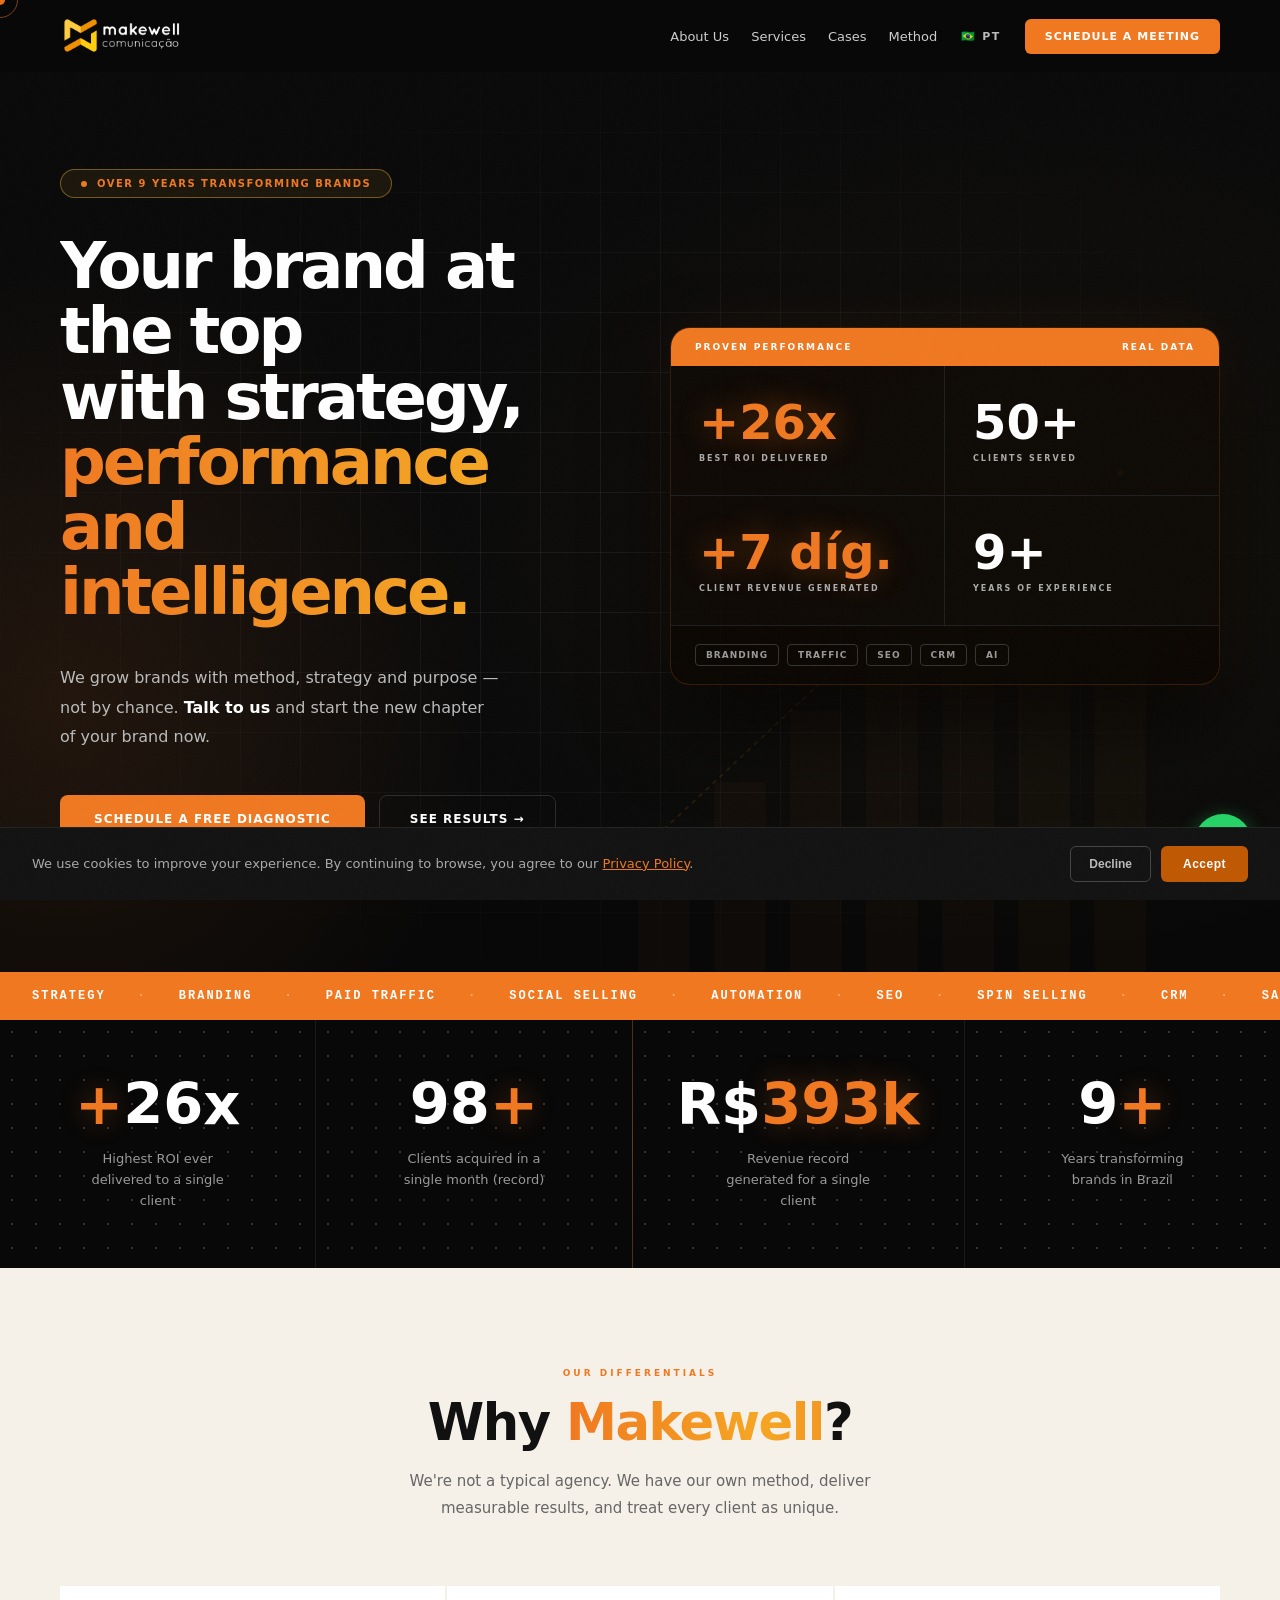
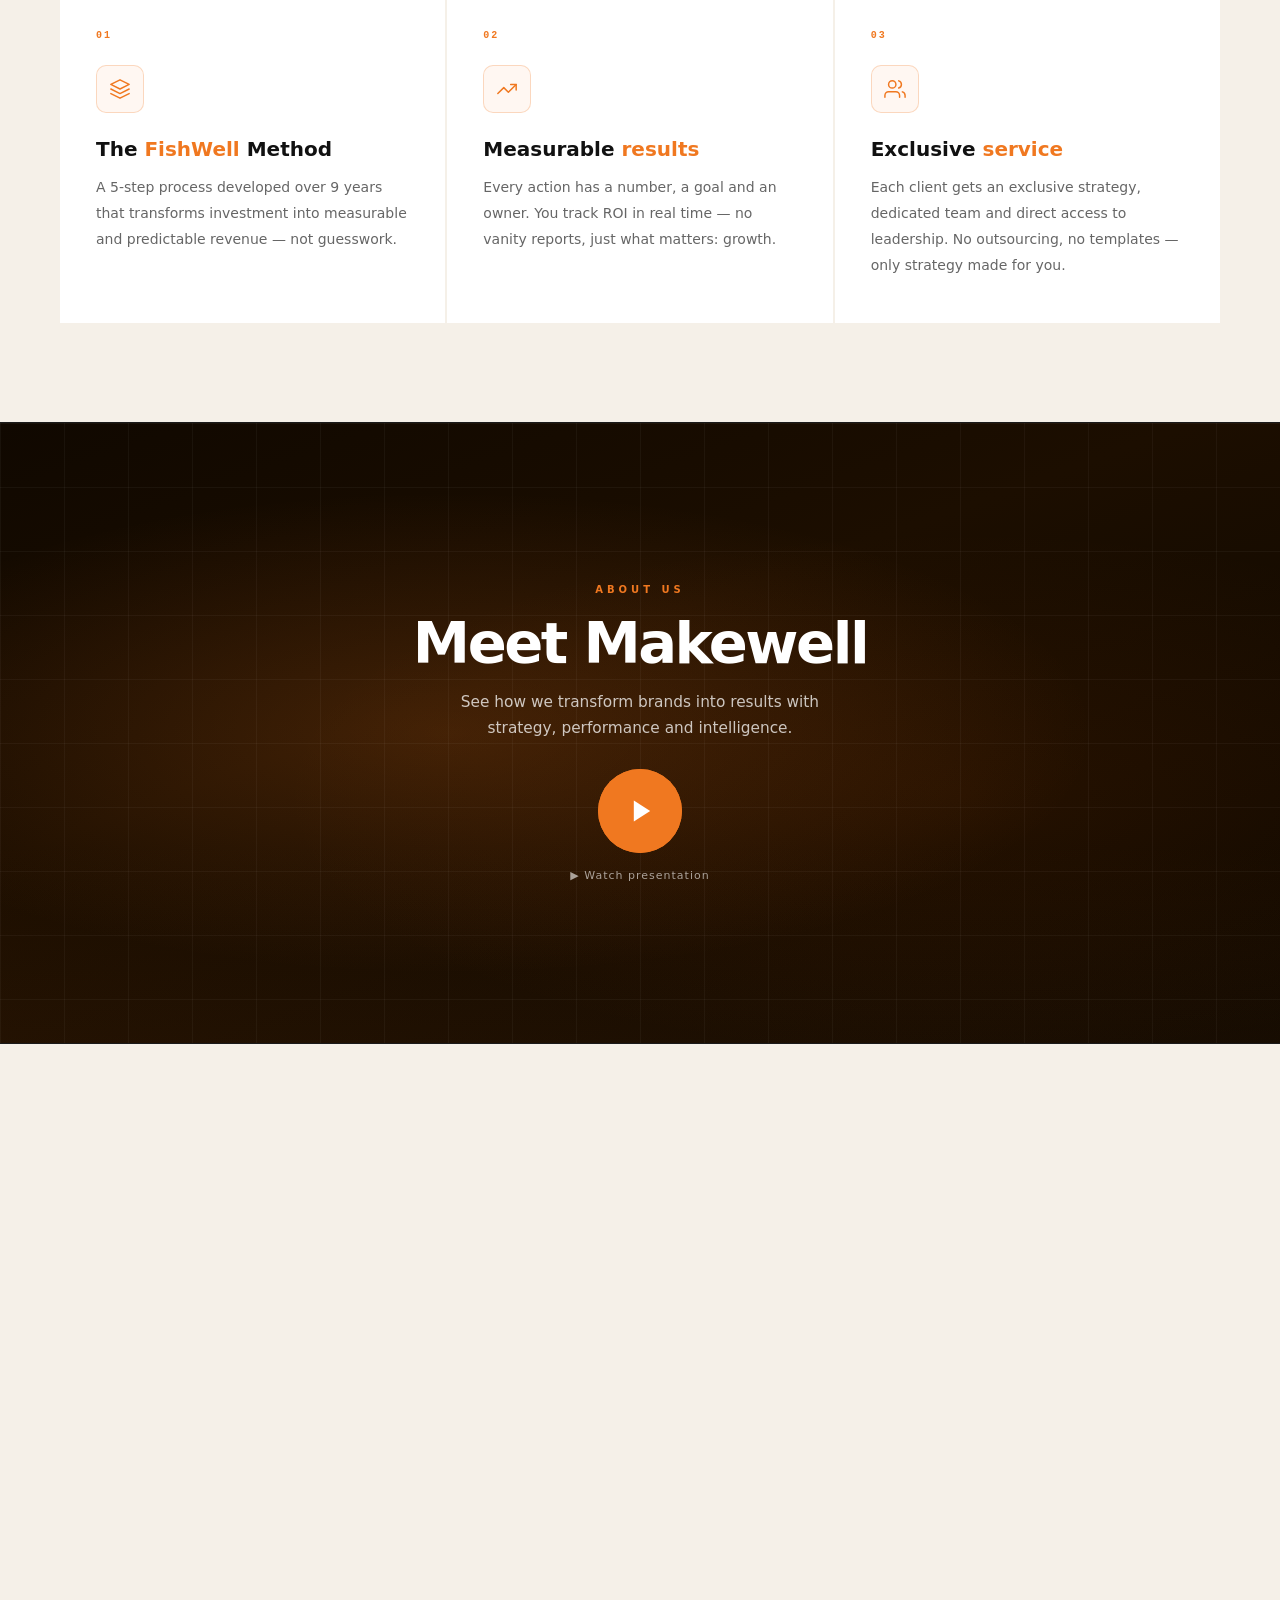
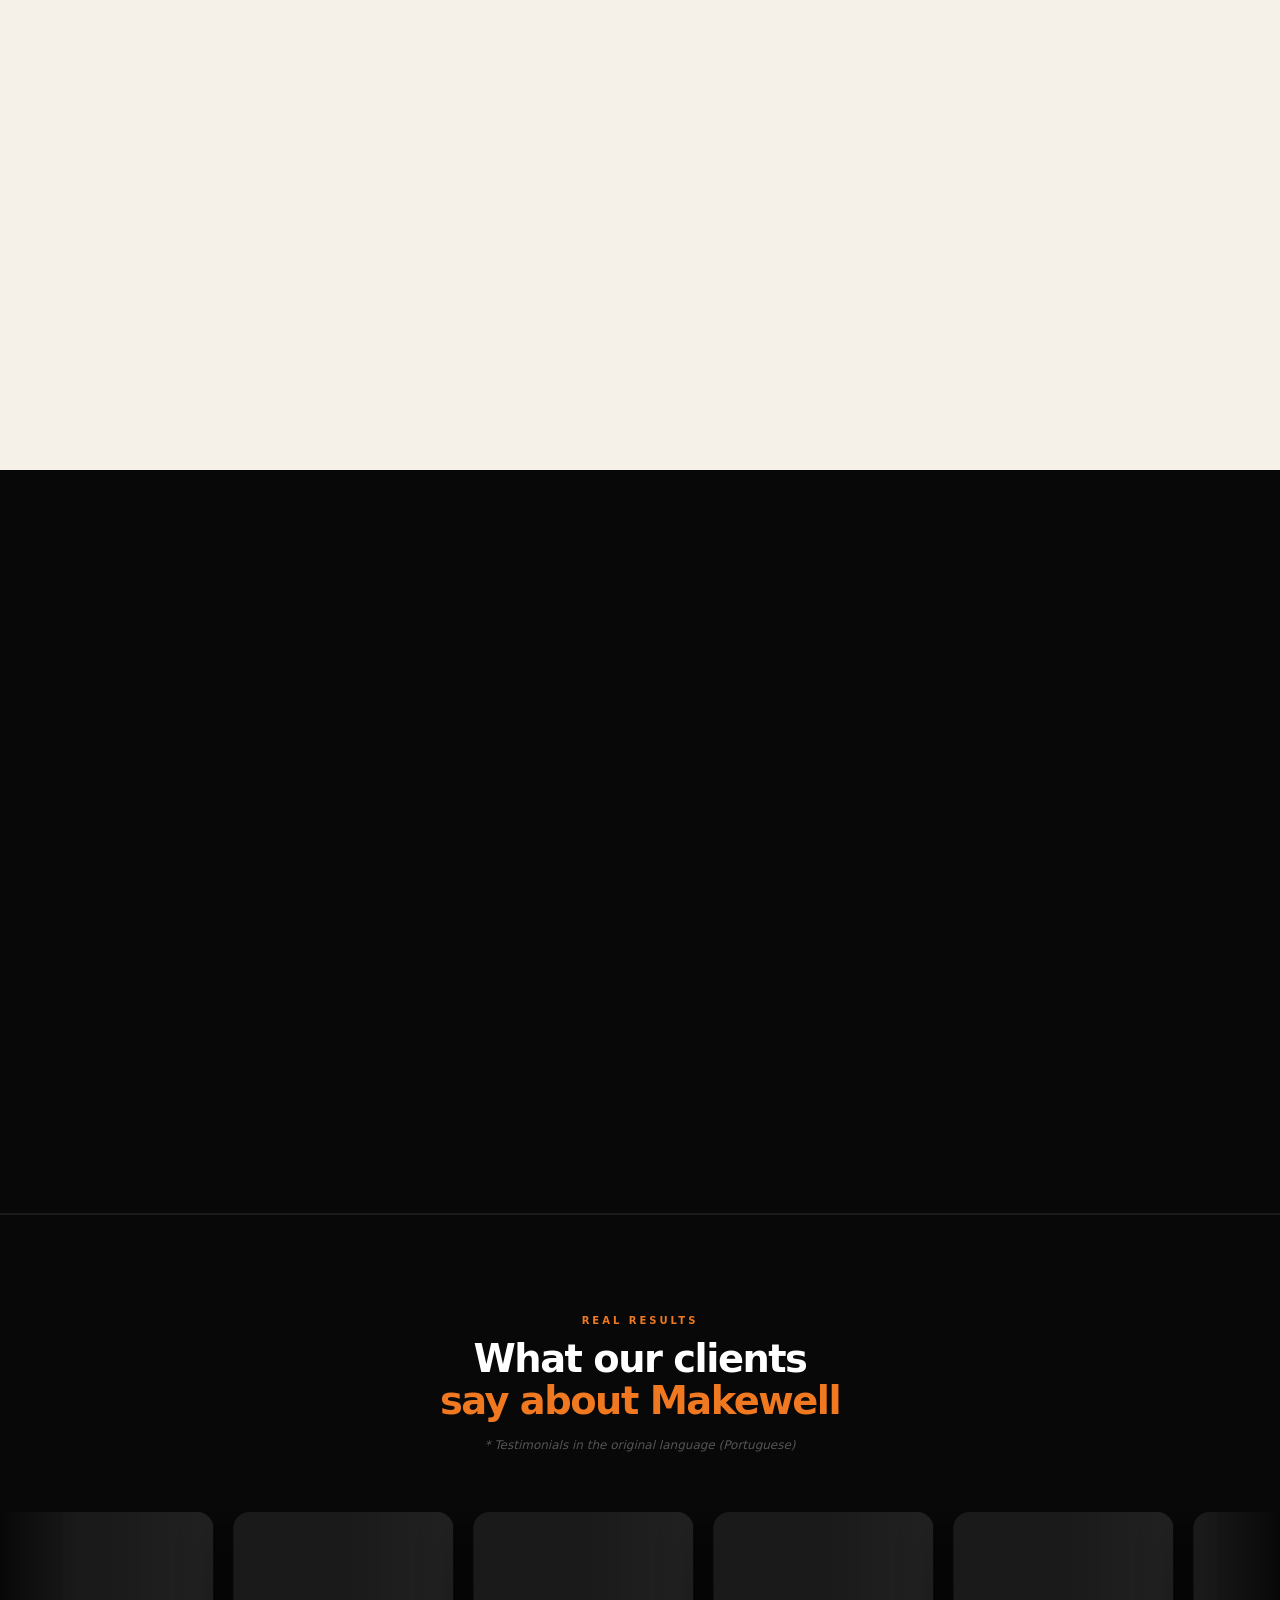
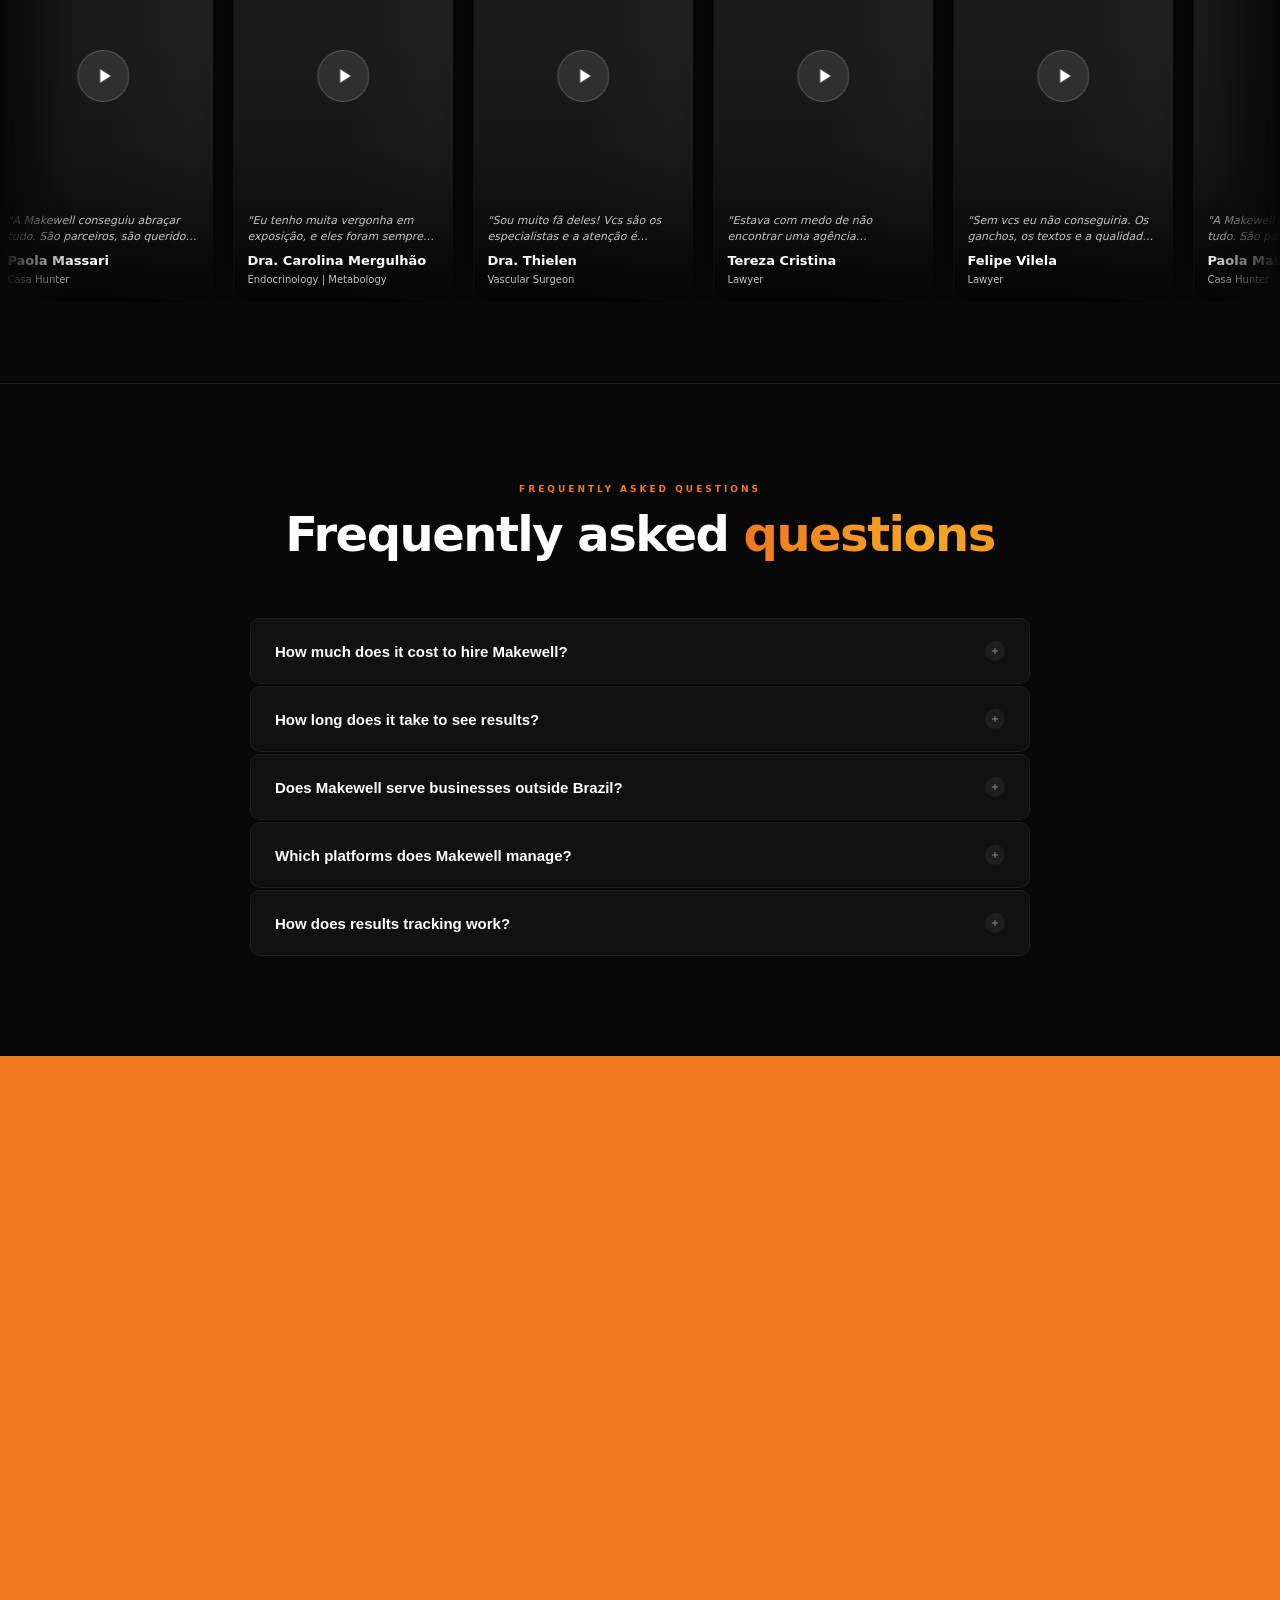
==== commit fd913e81: "Minificar CSS e otimizar thumbnails YouTube - style.css minificado: 52KB → 43KB (-17%) - Thumbnails " ====
--- a/en/index.html
+++ b/en/index.html
@@ -170,74 +170,7 @@
 }
 </script>
 
-<!-- Critical CSS inline — above-the-fold -->
-<style>
-:root{--gold:#F07820;--gold-light:#F5A623;--dark:#080808;--dark2:#111111;--dark3:#1a1a1a;--gray:#888;--light:#f5f0e8;--white:#ffffff}
-*,*::before,*::after{box-sizing:border-box;margin:0;padding:0}
-html{scroll-behavior:smooth;overflow-x:hidden}
-body{font-family:'Segoe UI',system-ui,-apple-system,sans-serif;background:var(--dark);color:var(--white);overflow-x:clip}
-.reveal{opacity:0;transform:translateY(52px) scale(.97);transition:opacity .7s cubic-bezier(.22,1,.36,1),transform .7s cubic-bezier(.22,1,.36,1);will-change:transform,opacity}
-.reveal.visible{opacity:1;transform:none;will-change:auto}
-.reveal-left{opacity:0;transform:translateX(-56px) scale(.97);transition:opacity .8s cubic-bezier(.22,1,.36,1),transform .8s cubic-bezier(.22,1,.36,1);will-change:transform,opacity}
-.reveal-left.visible{opacity:1;transform:none;will-change:auto}
-.reveal-right{opacity:0;transform:translateX(56px) scale(.97);transition:opacity .8s cubic-bezier(.22,1,.36,1),transform .8s cubic-bezier(.22,1,.36,1);will-change:transform,opacity}
-.reveal-right.visible{opacity:1;transform:none;will-change:auto}
-.hero .reveal,.hero .reveal-left,.hero .reveal-right{opacity:1;transform:none;transition:none;will-change:auto}
-@keyframes heroFadeUp{from{opacity:0;transform:translateY(36px) scale(.97);filter:blur(5px)}to{opacity:1;transform:none;filter:blur(0)}}
-@keyframes heroSlideRight{from{opacity:0;transform:translateX(52px) scale(.97);filter:blur(3px)}to{opacity:1;transform:none;filter:blur(0)}}
-@keyframes heroScaleFade{from{opacity:0;transform:scale(.95) translateY(16px)}to{opacity:1;transform:none}}
-@keyframes shimmer-gold{0%{background-position:0% 50%}100%{background-position:300% 50%}}
-.hero-pill{animation:heroFadeUp .65s cubic-bezier(.22,1,.36,1) .05s both}
-h1.hero-h1{animation:heroFadeUp .60s cubic-bezier(.22,1,.36,1) .10s both}
-.hero-p{animation:heroFadeUp .60s cubic-bezier(.22,1,.36,1) .25s both}
-.hero-btns{animation:heroFadeUp .60s cubic-bezier(.22,1,.36,1) .40s both}
-@media(min-width:861px){.hero-right{animation:heroSlideRight .80s cubic-bezier(.22,1,.36,1) .25s both}}
-@media(max-width:860px){.hero-right{animation:heroScaleFade .65s cubic-bezier(.22,1,.36,1) .10s both}}
-@media(prefers-reduced-motion:reduce){.hero-pill,h1.hero-h1,.hero-p,.hero-btns,.hero-right{animation:none}}
-nav{position:fixed;top:0;left:0;right:0;z-index:1000;height:calc(72px + env(safe-area-inset-top,0px));padding:env(safe-area-inset-top,0px) 60px 0;display:flex;align-items:center;justify-content:space-between;background:#080808;transition:background .4s,border-color .4s}
-nav.scrolled{background:rgba(8,8,8,.98);border-bottom:1px solid #1e1e1e}
-header{position:relative;z-index:1000}
-main{padding-top:calc(72px + env(safe-area-inset-top,0px))}
-section[id]{scroll-margin-top:80px}
-.nav-logo{display:flex;align-items:center;text-decoration:none}
-.nav-logo img{display:block;height:40px;width:auto}
-.nav-right{display:flex;align-items:center;gap:24px}
-.nav-links{display:flex;align-items:center;gap:22px}
-.nav-links a{font-size:13px;font-weight:500;color:#ccc;text-decoration:none;transition:color .2s;white-space:nowrap}
-.btn-nav{background:var(--gold);color:#fff;border:none;padding:11px 20px;font-weight:800;font-size:11px;letter-spacing:1px;text-transform:uppercase;cursor:pointer;border-radius:6px;transition:background .2s,transform .2s;white-space:nowrap;text-decoration:none;display:inline-flex;align-items:center}
-.hamburger{display:none;flex-direction:column;gap:5px;background:none;border:none;cursor:pointer;padding:6px;z-index:201;position:relative}
-.hamburger span{display:block;width:24px;height:2px;background:#fff;transition:all .3s;border-radius:2px}
-.hero{min-height:100vh;display:grid;grid-template-columns:1fr 1fr;align-items:center;padding:48px 60px 80px;gap:60px;position:relative;overflow-x:hidden}
-.hero-bg{position:absolute;inset:0;background:radial-gradient(ellipse 70% 70% at 80% 50%,#C8922A0a 0%,transparent 70%)}
-.hero-left{position:relative;z-index:2;overflow:hidden;min-width:0}
-.hero-pill{display:inline-flex;align-items:center;gap:10px;border:1px solid #C8922A88;border-radius:99px;padding:8px 20px;font-size:10px;font-weight:700;letter-spacing:1.5px;text-transform:uppercase;color:var(--gold);background:#C8922A18;margin-bottom:36px}
-h1.hero-h1{font-size:clamp(38px,5vw,72px);font-weight:900;line-height:1.02;letter-spacing:-3px;color:#fff;margin-bottom:28px;max-width:100%;overflow:hidden;overflow-wrap:break-word;word-break:break-word}
-h1.hero-h1 em{font-style:normal;display:block;padding-bottom:.15em;background:linear-gradient(90deg,#F07820,#F5A623,#F07820,#C8922A,#F07820);background-size:300% 100%;-webkit-background-clip:text;-webkit-text-fill-color:transparent;background-clip:text;animation:shimmer-gold 4s linear infinite}
-.hero-p{font-size:16px;color:#bbb;line-height:1.85;max-width:440px;margin-bottom:44px}
-.hero-btns{display:flex;gap:14px;flex-wrap:wrap}
-.btn-primary{background:var(--gold);color:#fff;border:none;padding:16px 34px;font-weight:800;font-size:12px;letter-spacing:1px;text-transform:uppercase;cursor:pointer;border-radius:8px;transition:all .25s;display:inline-flex;align-items:center;text-decoration:none}
-.btn-outline{background:transparent;color:#fff;border:1px solid #ffffff22;padding:16px 30px;font-weight:700;font-size:12px;letter-spacing:1px;text-transform:uppercase;cursor:pointer;border-radius:8px;transition:all .25s;display:inline-flex;align-items:center;text-decoration:none}
-.hero-right{position:relative;z-index:2}
-.hero-card{background:#111;border:1px solid #222;border-radius:16px;overflow:hidden}
-.hero-card-header{background:var(--gold);padding:14px 24px;display:flex;justify-content:space-between}
-.hero-card-header span{font-size:9px;font-weight:800;letter-spacing:2px;text-transform:uppercase;color:#fff}
-.hero-stats{display:grid;grid-template-columns:1fr 1fr}
-.hero-stat{padding:32px 28px;border-right:1px solid #1e1e1e;border-bottom:1px solid #1e1e1e}
-.hero-stat:nth-child(2n){border-right:none}
-.hero-stat:nth-last-child(-n+2){border-bottom:none}
-.hero-stat-value{font-size:48px;font-weight:900;line-height:1;color:#fff;margin-bottom:8px}
-.hero-stat-value.accent{color:var(--gold)}
-.hero-stat-label{font-size:8px;font-weight:700;letter-spacing:2px;text-transform:uppercase;color:#aaa}
-.hero-tag-bar{padding:18px 24px;border-top:1px solid #1e1e1e;display:flex;gap:8px;flex-wrap:wrap}
-.htag{font-size:9px;font-weight:700;letter-spacing:1px;text-transform:uppercase;color:#999;padding:5px 10px;border:1px solid #333;border-radius:4px}
-.gold{background:linear-gradient(90deg,#F07820,#F5A623,#F07820,#C8922A,#F07820);background-size:300% 100%;-webkit-background-clip:text;-webkit-text-fill-color:transparent;background-clip:text;animation:shimmer-gold 4s linear infinite}
-.tag{font-size:9px;font-weight:800;letter-spacing:3px;text-transform:uppercase;color:var(--gold)}
-@media(max-width:860px){nav{padding:env(safe-area-inset-top,0px) 24px 0;background:#080808}.nav-links{display:none}#lang-toggle{display:none}.btn-nav{display:none}.hamburger{display:flex}.hero{padding:28px 32px 64px}}
-@media(max-width:768px){nav{padding:env(safe-area-inset-top,0px) 20px 0}.btn-nav{display:none}.hero{grid-template-columns:1fr;padding:28px 20px 56px;gap:40px;overflow-x:hidden}.hero-right{width:100%;max-width:100%;overflow:hidden;order:-1}.hero-card{width:100%;max-width:100%}.hero-stat-value{font-size:36px}.hero-btns{flex-direction:column;width:100%}.hero-btns .btn-primary,.hero-btns .btn-outline{width:100%;justify-content:center;text-align:center}h1.hero-h1{letter-spacing:-2px;font-size:clamp(36px,9vw,52px)}}
-</style>
-<!-- Full CSS — non-render-blocking -->
-<link rel="stylesheet" href="../style.css" media="print" onload="this.media='all'">
-<noscript><link rel="stylesheet" href="../style.css"></noscript>
+<link rel="stylesheet" href="../style.css">
 </head>
 <body>
 <!-- Google Tag Manager (noscript) -->
@@ -742,7 +675,7 @@
 
       <div class="reel-card" data-name="Paola Massari" data-role="Casa Hunter" data-src="https://www.youtube.com/shorts/JRrnKGNk-UE">
         <div class="reel-card-video">
-          <img src="https://img.youtube.com/vi/JRrnKGNk-UE/hqdefault.jpg" alt="Paola Massari" width="480" height="360" loading="lazy" style="position:absolute;inset:0;width:100%;height:100%;object-fit:cover;">
+          <img src="https://img.youtube.com/vi/JRrnKGNk-UE/mqdefault.webp" alt="Paola Massari" width="480" height="360" loading="lazy" style="position:absolute;inset:0;width:100%;height:100%;object-fit:cover;">
           <div class="reel-card-overlay"></div>
           <div class="reel-card-play"><svg viewBox="0 0 24 24"><polygon points="5,3 19,12 5,21"/></svg></div>
           <div class="reel-card-info">
@@ -754,7 +687,7 @@
 
       <div class="reel-card" data-name="Dra. Carolina Mergulhão" data-role="Endocrinology | Metabology" data-src="https://www.youtube.com/shorts/PoBa9wS9rYM">
         <div class="reel-card-video">
-          <img src="https://img.youtube.com/vi/PoBa9wS9rYM/hqdefault.jpg" alt="Dra. Carolina Mergulhão" width="480" height="360" loading="lazy" style="position:absolute;inset:0;width:100%;height:100%;object-fit:cover;">
+          <img src="https://img.youtube.com/vi/PoBa9wS9rYM/mqdefault.webp" alt="Dra. Carolina Mergulhão" width="480" height="360" loading="lazy" style="position:absolute;inset:0;width:100%;height:100%;object-fit:cover;">
           <div class="reel-card-overlay"></div>
           <div class="reel-card-play"><svg viewBox="0 0 24 24"><polygon points="5,3 19,12 5,21"/></svg></div>
           <div class="reel-card-info">
@@ -766,7 +699,7 @@
 
       <div class="reel-card" data-name="Dra. Thielen" data-role="Vascular Surgeon" data-src="https://www.youtube.com/shorts/SjXs-_mmDxI">
         <div class="reel-card-video">
-          <img src="https://img.youtube.com/vi/SjXs-_mmDxI/hqdefault.jpg" alt="Dra. Thielen" width="480" height="360" loading="lazy" style="position:absolute;inset:0;width:100%;height:100%;object-fit:cover;">
+          <img src="https://img.youtube.com/vi/SjXs-_mmDxI/mqdefault.webp" alt="Dra. Thielen" width="480" height="360" loading="lazy" style="position:absolute;inset:0;width:100%;height:100%;object-fit:cover;">
           <div class="reel-card-overlay"></div>
           <div class="reel-card-play"><svg viewBox="0 0 24 24"><polygon points="5,3 19,12 5,21"/></svg></div>
           <div class="reel-card-info">
@@ -778,7 +711,7 @@
 
       <div class="reel-card" data-name="Tereza Cristina" data-role="Lawyer" data-src="https://www.youtube.com/shorts/bJaKzu9WHy0">
         <div class="reel-card-video">
-          <img src="https://img.youtube.com/vi/bJaKzu9WHy0/hqdefault.jpg" alt="Tereza Cristina" width="480" height="360" loading="lazy" style="position:absolute;inset:0;width:100%;height:100%;object-fit:cover;">
+          <img src="https://img.youtube.com/vi/bJaKzu9WHy0/mqdefault.webp" alt="Tereza Cristina" width="480" height="360" loading="lazy" style="position:absolute;inset:0;width:100%;height:100%;object-fit:cover;">
           <div class="reel-card-overlay"></div>
           <div class="reel-card-play"><svg viewBox="0 0 24 24"><polygon points="5,3 19,12 5,21"/></svg></div>
           <div class="reel-card-info">
@@ -790,7 +723,7 @@
 
       <div class="reel-card" data-name="Felipe Vilela" data-role="Lawyer" data-src="https://www.youtube.com/shorts/ij42ilGNbrY">
         <div class="reel-card-video">
-          <img src="https://img.youtube.com/vi/ij42ilGNbrY/hqdefault.jpg" alt="Felipe Vilela" width="480" height="360" loading="lazy" style="position:absolute;inset:0;width:100%;height:100%;object-fit:cover;">
+          <img src="https://img.youtube.com/vi/ij42ilGNbrY/mqdefault.webp" alt="Felipe Vilela" width="480" height="360" loading="lazy" style="position:absolute;inset:0;width:100%;height:100%;object-fit:cover;">
           <div class="reel-card-overlay"></div>
           <div class="reel-card-play"><svg viewBox="0 0 24 24"><polygon points="5,3 19,12 5,21"/></svg></div>
           <div class="reel-card-info">
@@ -803,7 +736,7 @@
       <!-- set 2 — duplicata para loop seamless -->
       <div class="reel-card" data-name="Paola Massari" data-role="Casa Hunter" data-src="https://www.youtube.com/shorts/JRrnKGNk-UE">
         <div class="reel-card-video">
-          <img src="https://img.youtube.com/vi/JRrnKGNk-UE/hqdefault.jpg" alt="Paola Massari" width="480" height="360" loading="lazy" style="position:absolute;inset:0;width:100%;height:100%;object-fit:cover;">
+          <img src="https://img.youtube.com/vi/JRrnKGNk-UE/mqdefault.webp" alt="Paola Massari" width="480" height="360" loading="lazy" style="position:absolute;inset:0;width:100%;height:100%;object-fit:cover;">
           <div class="reel-card-overlay"></div>
           <div class="reel-card-play"><svg viewBox="0 0 24 24"><polygon points="5,3 19,12 5,21"/></svg></div>
           <div class="reel-card-info">
@@ -814,7 +747,7 @@
       </div>
       <div class="reel-card" data-name="Dra. Carolina Mergulhão" data-role="Endocrinology | Metabology" data-src="https://www.youtube.com/shorts/PoBa9wS9rYM">
         <div class="reel-card-video">
-          <img src="https://img.youtube.com/vi/PoBa9wS9rYM/hqdefault.jpg" alt="Dra. Carolina Mergulhão" width="480" height="360" loading="lazy" style="position:absolute;inset:0;width:100%;height:100%;object-fit:cover;">
+          <img src="https://img.youtube.com/vi/PoBa9wS9rYM/mqdefault.webp" alt="Dra. Carolina Mergulhão" width="480" height="360" loading="lazy" style="position:absolute;inset:0;width:100%;height:100%;object-fit:cover;">
           <div class="reel-card-overlay"></div>
           <div class="reel-card-play"><svg viewBox="0 0 24 24"><polygon points="5,3 19,12 5,21"/></svg></div>
           <div class="reel-card-info">
@@ -825,7 +758,7 @@
       </div>
       <div class="reel-card" data-name="Dra. Thielen" data-role="Vascular Surgeon" data-src="https://www.youtube.com/shorts/SjXs-_mmDxI">
         <div class="reel-card-video">
-          <img src="https://img.youtube.com/vi/SjXs-_mmDxI/hqdefault.jpg" alt="Dra. Thielen" width="480" height="360" loading="lazy" style="position:absolute;inset:0;width:100%;height:100%;object-fit:cover;">
+          <img src="https://img.youtube.com/vi/SjXs-_mmDxI/mqdefault.webp" alt="Dra. Thielen" width="480" height="360" loading="lazy" style="position:absolute;inset:0;width:100%;height:100%;object-fit:cover;">
           <div class="reel-card-overlay"></div>
           <div class="reel-card-play"><svg viewBox="0 0 24 24"><polygon points="5,3 19,12 5,21"/></svg></div>
           <div class="reel-card-info">
@@ -836,7 +769,7 @@
       </div>
       <div class="reel-card" data-name="Tereza Cristina" data-role="Lawyer" data-src="https://www.youtube.com/shorts/bJaKzu9WHy0">
         <div class="reel-card-video">
-          <img src="https://img.youtube.com/vi/bJaKzu9WHy0/hqdefault.jpg" alt="Tereza Cristina" width="480" height="360" loading="lazy" style="position:absolute;inset:0;width:100%;height:100%;object-fit:cover;">
+          <img src="https://img.youtube.com/vi/bJaKzu9WHy0/mqdefault.webp" alt="Tereza Cristina" width="480" height="360" loading="lazy" style="position:absolute;inset:0;width:100%;height:100%;object-fit:cover;">
           <div class="reel-card-overlay"></div>
           <div class="reel-card-play"><svg viewBox="0 0 24 24"><polygon points="5,3 19,12 5,21"/></svg></div>
           <div class="reel-card-info">
@@ -847,7 +780,7 @@
       </div>
       <div class="reel-card" data-name="Felipe Vilela" data-role="Lawyer" data-src="https://www.youtube.com/shorts/ij42ilGNbrY">
         <div class="reel-card-video">
-          <img src="https://img.youtube.com/vi/ij42ilGNbrY/hqdefault.jpg" alt="Felipe Vilela" width="480" height="360" loading="lazy" style="position:absolute;inset:0;width:100%;height:100%;object-fit:cover;">
+          <img src="https://img.youtube.com/vi/ij42ilGNbrY/mqdefault.webp" alt="Felipe Vilela" width="480" height="360" loading="lazy" style="position:absolute;inset:0;width:100%;height:100%;object-fit:cover;">
           <div class="reel-card-overlay"></div>
           <div class="reel-card-play"><svg viewBox="0 0 24 24"><polygon points="5,3 19,12 5,21"/></svg></div>
           <div class="reel-card-info">
--- a/style.css
+++ b/style.css
@@ -1,784 +1 @@
-
-  :root {
-    --gold: #F07820;
-    --gold-light: #F5A623;
-    --dark: #080808;
-    --dark2: #111111;
-    --dark3: #1a1a1a;
-    --gray: #888;
-    --light: #f5f0e8;
-    --white: #ffffff;
-  }
-
-  *, *::before, *::after { box-sizing: border-box; margin: 0; padding: 0; }
-  html { scroll-behavior: smooth; overflow-x: hidden; }
-  body {
-    font-family: 'Segoe UI', system-ui, -apple-system, sans-serif;
-    background: var(--dark);
-    color: var(--white);
-    overflow-x: hidden;
-    overflow-x: clip;
-  }
-
-  /* CURSOR — desktop only */
-  @media (hover: hover) and (pointer: fine) {
-    body { cursor: none; }
-    .cursor {
-      position: fixed; width: 10px; height: 10px;
-      background: var(--gold); border-radius: 50%;
-      pointer-events: none; z-index: 9999;
-      transition: transform .15s ease;
-      mix-blend-mode: difference;
-    }
-    .cursor-ring {
-      position: fixed; width: 36px; height: 36px;
-      border: 1.5px solid var(--gold); border-radius: 50%;
-      pointer-events: none; z-index: 9998;
-      transition: all .25s ease; opacity: .5;
-    }
-  }
-
-  /* REVEAL */
-  .reveal { opacity: 0; transform: translateY(52px) scale(.97); transition: opacity .7s cubic-bezier(.22,1,.36,1), transform .7s cubic-bezier(.22,1,.36,1); will-change: transform, opacity; }
-  .reveal.visible { opacity: 1; transform: none; will-change: auto; }
-  .reveal-left { opacity: 0; transform: translateX(-56px) scale(.97); transition: opacity .8s cubic-bezier(.22,1,.36,1), transform .8s cubic-bezier(.22,1,.36,1); will-change: transform, opacity; }
-  .reveal-left.visible { opacity: 1; transform: none; will-change: auto; }
-  .reveal-right { opacity: 0; transform: translateX(56px) scale(.97); transition: opacity .8s cubic-bezier(.22,1,.36,1), transform .8s cubic-bezier(.22,1,.36,1); will-change: transform, opacity; }
-  .reveal-right.visible { opacity: 1; transform: none; will-change: auto; }
-
-  /* LCP: hero elements visible at first CSS paint — não dependem de JS */
-  .hero .reveal, .hero .reveal-left, .hero .reveal-right {
-    opacity: 1; transform: none; transition: none; will-change: auto;
-  }
-
-  /* ── Hero entrance animations (premium) ── */
-  @keyframes heroFadeUp {
-    from { opacity: 0; transform: translateY(36px) scale(.97); filter: blur(5px); }
-    to   { opacity: 1; transform: none; filter: blur(0); }
-  }
-  @keyframes heroSlideRight {
-    from { opacity: 0; transform: translateX(52px) scale(.97); filter: blur(3px); }
-    to   { opacity: 1; transform: none; filter: blur(0); }
-  }
-  @keyframes heroScaleFade {
-    from { opacity: 0; transform: scale(.95) translateY(16px); }
-    to   { opacity: 1; transform: none; }
-  }
-  /* Sequência coordenada: conteúdo → decoração (splash começa em 0.6s) */
-  .hero-pill { animation: heroFadeUp .65s cubic-bezier(.22,1,.36,1) .05s both; }
-  h1.hero-h1 { animation: heroFadeUp .60s cubic-bezier(.22,1,.36,1) .10s both; }
-  .hero-p    { animation: heroFadeUp .60s cubic-bezier(.22,1,.36,1) .25s both; }
-  .hero-btns { animation: heroFadeUp .60s cubic-bezier(.22,1,.36,1) .40s both; }
-  @media (min-width: 861px) {
-    .hero-right { animation: heroSlideRight .80s cubic-bezier(.22,1,.36,1) .25s both; }
-  }
-  @media (max-width: 860px) {
-    /* Card aparece primeiro no mobile (order: -1) */
-    .hero-right { animation: heroScaleFade .65s cubic-bezier(.22,1,.36,1) .10s both; }
-  }
-  @media (prefers-reduced-motion: reduce) {
-    .hero-pill, h1.hero-h1, .hero-p, .hero-btns, .hero-right { animation: none; }
-  }
-
-  /* UTILS */
-  .tag { font-size: 9px; font-weight: 800; letter-spacing: 3px; text-transform: uppercase; color: var(--gold); }
-  .gold {
-    background: linear-gradient(90deg, #F07820, #F5A623, #F07820, #C8922A, #F07820);
-    background-size: 300% 100%;
-    -webkit-background-clip: text;
-    -webkit-text-fill-color: transparent;
-    background-clip: text;
-    animation: shimmer-gold 4s linear infinite;
-  }
-
-  /* ── NAV ── */
-  nav {
-    position: fixed; top: 0; left: 0; right: 0; z-index: 1000;
-    height: calc(72px + env(safe-area-inset-top, 0px));
-    padding: env(safe-area-inset-top, 0px) 60px 0;
-    display: flex; align-items: center;
-    justify-content: space-between;
-    background: #080808;
-    transition: background .4s, border-color .4s;
-  }
-  nav.scrolled { background: rgba(8,8,8,.98); border-bottom: 1px solid #1e1e1e; }
-
-  /* Compensar header fixo */
-  header { position: relative; z-index: 1000; }
-  main { padding-top: calc(72px + env(safe-area-inset-top, 0px)); }
-  section[id] { scroll-margin-top: 80px; }
-
-  .nav-logo { display: flex; align-items: center; text-decoration: none; }
-  .nav-logo img { display: block; height: 40px; width: auto; }
-
-  .nav-right { display: flex; align-items: center; gap: 24px; }
-  .nav-links { display: flex; align-items: center; gap: 22px; }
-  .nav-links a { font-size: 13px; font-weight: 500; color: #ccc; text-decoration: none; transition: color .2s; white-space: nowrap; }
-  .nav-links a:hover, .nav-links a:active { color: #fff; }
-  .btn-nav { background: var(--gold); color: #fff; border: none; padding: 11px 20px; font-weight: 800; font-size: 11px; letter-spacing: 1px; text-transform: uppercase; cursor: pointer; border-radius: 6px; transition: background .2s, transform .2s; white-space: nowrap; text-decoration: none; display: inline-flex; align-items: center; }
-  .btn-nav:hover, .btn-nav:active { background: var(--gold-light); transform: translateY(-1px); }
-
-  /* Language toggle */
-  #lang-toggle { display: flex; align-items: center; gap: 6px; }
-  .lang-sep { color: #333; font-size: 11px; }
-  .lang-btn { background: none; border: none; cursor: pointer; font-size: 11px; font-weight: 800; letter-spacing: 1.5px; color: #bbb; padding: 4px 2px; transition: color .2s; text-transform: uppercase; }
-  .lang-btn--active { color: var(--gold); }
-  .lang-btn:hover, .lang-btn:active { color: #fff; }
-  .mobile-lang-toggle { display: none; gap: 12px; margin-top: 28px; padding-top: 20px; border-top: 1px solid #161616; }
-  .lang-link-back { font-size: 11px; font-weight: 800; letter-spacing: 1.5px; color: #bbb; text-decoration: none; transition: color .2s; text-transform: uppercase; white-space: nowrap; }
-  .lang-link-back:hover, .lang-link-back:active { color: #fff; }
-
-  /* Hamburger */
-  .hamburger { display: none; flex-direction: column; gap: 5px; background: none; border: none; cursor: pointer; padding: 6px; z-index: 201; position: relative; }
-  .hamburger span { display: block; width: 24px; height: 2px; background: #fff; transition: all .3s; border-radius: 2px; }
-  .hamburger.open span:nth-child(1) { transform: translateY(7px) rotate(45deg); }
-  .hamburger.open span:nth-child(2) { opacity: 0; }
-  .hamburger.open span:nth-child(3) { transform: translateY(-7px) rotate(-45deg); }
-
-  .mobile-menu {
-    display: none; position: fixed; inset: 0;
-    background: #080808; z-index: 199;
-    flex-direction: column; justify-content: flex-start;
-    padding: 100px 36px 36px;
-    gap: 0;
-  }
-  .mobile-menu.open { display: flex; }
-  .mobile-menu a.mobile-link {
-    font-size: 13px;
-    font-weight: 800;
-    letter-spacing: 2.5px;
-    text-transform: uppercase;
-    color: #444;
-    text-decoration: none;
-    padding: 20px 0;
-    width: 100%;
-    border-bottom: 1px solid #161616;
-    transition: color .2s, border-color .2s;
-    display: flex; align-items: center; justify-content: space-between;
-  }
-  .mobile-menu a.mobile-link .mn { font-size: 10px; font-weight: 600; letter-spacing: 1px; color: #222; transition: color .2s; }
-  .mobile-menu a.mobile-link:last-of-type { border-bottom: none; }
-  .mobile-menu a.mobile-link:hover, .mobile-menu a.mobile-link:active { color: #fff; border-color: #2a2a2a; }
-  .mobile-menu a.mobile-link:hover .mn, .mobile-menu a.mobile-link:active .mn { color: var(--gold); }
-  .mobile-menu .btn-primary { margin-top: 40px; width: 100%; justify-content: center; }
-  @media (max-width: 860px) {
-    .mobile-lang-toggle { display: flex; }
-  }
-
-  /* WhatsApp float */
-  .wa-float {
-    position: fixed; bottom: calc(28px + env(safe-area-inset-bottom, 0px)); right: 28px; z-index: 300;
-    width: 58px; height: 58px; border-radius: 50%;
-    background: #25D366; display: flex; align-items: center; justify-content: center;
-    box-shadow: 0 4px 20px rgba(37,211,102,.4);
-    text-decoration: none; transition: transform .25s, box-shadow .25s;
-  }
-  .wa-float:hover, .wa-float:active { transform: scale(1.1); box-shadow: 0 6px 28px rgba(37,211,102,.6); }
-  .wa-float svg { width: 30px; height: 30px; fill: white; }
-
-  /* ── HERO ── */
-  .hero {
-    min-height: 100vh; display: grid; grid-template-columns: 1fr 1fr;
-    align-items: center; padding: 48px 60px 80px; gap: 60px;
-    position: relative; overflow-x: hidden;
-  }
-  .hero-bg { position: absolute; inset: 0; background: radial-gradient(ellipse 70% 70% at 80% 50%, #C8922A0a 0%, transparent 70%); }
-  .hero-grid {
-    position: absolute; inset: 0;
-    background-image: linear-gradient(rgba(255,255,255,.06) 1px, transparent 1px), linear-gradient(90deg, rgba(255,255,255,.06) 1px, transparent 1px);
-    background-size: 60px 60px;
-    mask-image: radial-gradient(ellipse at center, black 20%, transparent 80%);
-    -webkit-mask-image: radial-gradient(ellipse at center, black 20%, transparent 80%);
-  }
-  /* Hero splash graphic */
-  .hero-splash {
-    position: absolute; right: 0; top: 0;
-    width: 52%; height: 100%;
-    pointer-events: none; z-index: 1; overflow: hidden;
-    opacity: 0; animation: splash-fade 0.8s ease 0.2s forwards;
-  }
-  .hero-splash svg { width: 100%; height: 100%; }
-  .hero-splash .sbar {
-    transform-origin: bottom;
-    transform: scaleY(0);
-    opacity: 0.032;
-    animation: bar-rise 1.2s cubic-bezier(.22,1,.36,1) calc(.7s + var(--delay, 0s)) forwards;
-  }
-  @keyframes bar-rise { to { transform: scaleY(1); } }
-  @keyframes splash-fade { to { opacity: 1; } }
-
-  .hero-left { position: relative; z-index: 2; overflow: hidden; min-width: 0; }
-  .hero-pill {
-    display: inline-flex; align-items: center; gap: 10px;
-    border: 1px solid #C8922A88; border-radius: 99px; padding: 8px 20px;
-    font-size: 10px; font-weight: 700; letter-spacing: 1.5px; text-transform: uppercase;
-    color: var(--gold); background: #C8922A18; margin-bottom: 36px;
-  }
-  .hero-pill-dot { width: 6px; height: 6px; border-radius: 50%; background: var(--gold); animation: pulse 2s infinite; flex-shrink: 0; }
-  @keyframes pulse { 0%,100%{opacity:1;transform:scale(1)} 50%{opacity:.5;transform:scale(1.4)} }
-  h1.hero-h1 { font-size: clamp(38px, 5vw, 72px); font-weight: 900; line-height: 1.02; letter-spacing: -3px; color: #fff; margin-bottom: 28px; max-width: 100%; overflow: hidden; overflow-wrap: break-word; word-break: break-word; }
-  h1.hero-h1 em {
-    font-style: normal;
-    display: block;
-    padding-bottom: 0.15em;
-    background: linear-gradient(90deg, #F07820, #F5A623, #F07820, #C8922A, #F07820);
-    background-size: 300% 100%;
-    -webkit-background-clip: text;
-    -webkit-text-fill-color: transparent;
-    background-clip: text;
-    animation: shimmer-gold 4s linear infinite;
-  }
-  @keyframes shimmer-gold { 0%{background-position:0% 50%} 100%{background-position:300% 50%} }
-
-  /* Partículas hero */
-  .hero-particles { position: absolute; inset: 0; overflow: hidden; pointer-events: none; z-index: 1; }
-  .hero-particles span {
-    position: absolute; width: 2px; height: 2px; border-radius: 50%;
-    background: rgba(240,120,32,.6); animation: float-particle var(--d) ease-in-out infinite;
-    left: var(--x); top: var(--y); opacity: 0;
-  }
-  @keyframes float-particle {
-    0%   { opacity: 0; transform: translateY(0) scale(1); }
-    20%  { opacity: 1; }
-    80%  { opacity: .6; }
-    100% { opacity: 0; transform: translateY(-120px) scale(0); }
-  }
-  .hero-p { font-size: 16px; color: #bbb; line-height: 1.85; max-width: 440px; margin-bottom: 44px; }
-  .hero-btns { display: flex; gap: 14px; flex-wrap: wrap; }
-
-  .btn-primary { background: var(--gold); color: #fff; border: none; padding: 16px 34px; font-weight: 800; font-size: 12px; letter-spacing: 1px; text-transform: uppercase; cursor: pointer; border-radius: 8px; transition: all .25s; display: inline-flex; align-items: center; text-decoration: none; }
-  .btn-primary:hover, .btn-primary:active { background: var(--gold-light); transform: translateY(-2px); box-shadow: 0 12px 32px rgba(240,120,32,.3); }
-  .btn-outline { background: transparent; color: #fff; border: 1px solid #ffffff22; padding: 16px 30px; font-weight: 700; font-size: 12px; letter-spacing: 1px; text-transform: uppercase; cursor: pointer; border-radius: 8px; transition: all .25s; display: inline-flex; align-items: center; text-decoration: none; }
-  .btn-outline:hover, .btn-outline:active { border-color: #ffffff55; background: #ffffff08; transform: translateY(-2px); }
-  .btn-outline-dark { background: transparent; color: #111; border: 1.5px solid #11111130; padding: 12px 26px; font-weight: 700; font-size: 11px; letter-spacing: 1px; text-transform: uppercase; cursor: pointer; border-radius: 6px; transition: all .25s; white-space: nowrap; }
-  .btn-outline-dark:hover, .btn-outline-dark:active { border-color: #111; background: #11111108; }
-
-  .hero-right { position: relative; z-index: 2; }
-  .hero-card { background: #111; border: 1px solid #222; border-radius: 16px; overflow: hidden; }
-  .hero-card-header { background: var(--gold); padding: 14px 24px; display: flex; justify-content: space-between; }
-  .hero-card-header span { font-size: 9px; font-weight: 800; letter-spacing: 2px; text-transform: uppercase; color: #fff; }
-  .hero-stats { display: grid; grid-template-columns: 1fr 1fr; }
-  .hero-stat { padding: 32px 28px; border-right: 1px solid #1e1e1e; border-bottom: 1px solid #1e1e1e; }
-  .hero-stat:nth-child(2n) { border-right: none; }
-  .hero-stat:nth-last-child(-n+2) { border-bottom: none; }
-  .hero-stat-value { font-size: 48px; font-weight: 900; line-height: 1; color: #fff; margin-bottom: 8px; }
-  .hero-stat-value.accent { color: var(--gold); }
-  .hero-stat-label { font-size: 8px; font-weight: 700; letter-spacing: 2px; text-transform: uppercase; color: #aaa; }
-  .hero-tag-bar { padding: 18px 24px; border-top: 1px solid #1e1e1e; display: flex; gap: 8px; flex-wrap: wrap; }
-  .htag { font-size: 9px; font-weight: 700; letter-spacing: 1px; text-transform: uppercase; color: #999; padding: 5px 10px; border: 1px solid #333; border-radius: 4px; }
-
-  /* ── POR QUE A MAKEWELL ── */
-  .porque { padding: 100px 60px; background: var(--light); }
-  .porque-header { text-align: center; margin-bottom: 64px; }
-  .porque-h2 { font-size: clamp(30px, 4vw, 52px); font-weight: 900; letter-spacing: -1.5px; color: #111; margin-top: 14px; margin-bottom: 16px; }
-  .porque-sub { font-size: 15px; color: #666; max-width: 520px; margin: 0 auto; line-height: 1.8; }
-  .porque-grid { display: grid; grid-template-columns: repeat(3, 1fr); gap: 2px; }
-  .porque-card { background: #fff; padding: 44px 36px; position: relative; overflow: hidden; transition: background .3s, transform .3s, box-shadow .3s; cursor: default; }
-  .porque-card::before { content: ''; position: absolute; top: 0; left: 0; right: 0; height: 3px; background: linear-gradient(90deg, var(--gold), var(--gold-light)); transform: scaleX(0); transform-origin: left; transition: transform .5s ease; }
-  .porque-card:hover, .porque-card:active { background: #111; transform: translateY(-6px); box-shadow: 0 20px 50px rgba(0,0,0,.2); z-index: 1; }
-  .porque-card:hover::before, .porque-card:active::before { transform: scaleX(1); }
-  .porque-card:hover .porque-title, .porque-card:active .porque-title { color: var(--gold); }
-  .porque-card:hover .porque-title span, .porque-card:active .porque-title span { color: var(--gold-light); }
-  .porque-card:hover .porque-desc, .porque-card:active .porque-desc { color: #888; }
-  .porque-card-num { font-family: 'Courier New', monospace; font-size: 10px; font-weight: 700; letter-spacing: 2px; color: var(--gold); margin-bottom: 24px; }
-  .porque-icon { width: 48px; height: 48px; border: 1px solid rgba(240,120,32,.25); border-radius: 10px; display: flex; align-items: center; justify-content: center; margin-bottom: 24px; background: rgba(240,120,32,.06); }
-  .porque-icon svg { width: 22px; height: 22px; color: var(--gold); }
-  .porque-title { font-size: 20px; font-weight: 900; color: #111; margin-bottom: 14px; line-height: 1.2; transition: color .3s; }
-  .porque-title span { color: var(--gold); transition: color .3s; }
-  .porque-desc { font-size: 14px; color: #666; line-height: 1.85; transition: color .3s; }
-  @media (max-width: 860px) { .porque { padding: 72px 32px; } .porque-grid { grid-template-columns: 1fr; } }
-  @media (max-width: 768px) { .porque { padding: 60px 20px; } }
-
-  /* ── VÍDEO INSTITUCIONAL ── */
-  .inst-section { position: relative; background: #050505; border-top: 1px solid #1a1a1a; border-bottom: 1px solid #1a1a1a; overflow: hidden; cursor: pointer; }
-  .inst-cinema { position: relative; width: 100%; aspect-ratio: 16/9; max-height: 620px; background: linear-gradient(160deg, #100800 0%, #1c0e00 40%, #0a0600 100%); display: flex; align-items: center; justify-content: center; overflow: hidden; }
-  .inst-cinema::before { content: ''; position: absolute; inset: 0; background: radial-gradient(ellipse at 35% 50%, rgba(240,120,32,.18) 0%, transparent 55%), radial-gradient(ellipse at 75% 60%, rgba(200,80,0,.1) 0%, transparent 50%); pointer-events: none; }
-  .inst-cinema-grid { position: absolute; inset: 0; background-image: linear-gradient(rgba(255,255,255,.04) 1px, transparent 1px), linear-gradient(90deg, rgba(255,255,255,.04) 1px, transparent 1px); background-size: 64px 64px; pointer-events: none; }
-  .inst-cinema-lines { position: absolute; bottom: 0; left: 0; right: 0; height: 200px; background: linear-gradient(to top, rgba(240,120,32,.06) 0%, transparent 100%); pointer-events: none; }
-
-  .inst-cinema-content { position: relative; z-index: 2; text-align: center; display: flex; flex-direction: column; align-items: center; gap: 20px; }
-  .inst-cinema-label { font-size: 10px; font-weight: 800; letter-spacing: 4px; text-transform: uppercase; color: var(--gold); }
-  .inst-cinema-title { font-size: clamp(32px, 4.5vw, 68px); font-weight: 900; letter-spacing: -2.5px; color: #fff; line-height: 1.02; }
-  .inst-cinema-sub { font-size: clamp(13px, 1.2vw, 16px); color: rgba(255,255,255,.75); max-width: 380px; line-height: 1.7; margin-top: -4px; }
-
-  .inst-play-btn { position: relative; width: 84px; height: 84px; border-radius: 50%; background: var(--gold); border: none; cursor: pointer; display: flex; align-items: center; justify-content: center; margin-top: 8px; transition: transform .2s, background .2s; }
-  .inst-play-btn::before { content: ''; position: absolute; inset: 0; border-radius: 50%; background: var(--gold); animation: play-pulse 2.5s ease-out infinite; will-change: transform, opacity; }
-  .inst-play-btn:hover, .inst-play-btn:active { transform: scale(1.1); background: #f08020; }
-  .inst-play-btn svg { position: relative; width: 28px; height: 28px; fill: #fff; margin-left: 5px; }
-  @keyframes play-pulse { 0%{transform:scale(1);opacity:.55} 70%{transform:scale(1.85);opacity:0} 100%{transform:scale(1.85);opacity:0} }
-  .inst-duration { font-size: 11px; color: rgba(255,255,255,.6); letter-spacing: 1px; margin-top: -4px; }
-
-  /* Modal institucional */
-  .inst-modal { display: none; position: fixed; inset: 0; z-index: 1000; background: rgba(0,0,0,.96); backdrop-filter: blur(24px); -webkit-backdrop-filter: blur(24px); align-items: center; justify-content: center; }
-  .inst-modal.open { display: flex; }
-  .inst-modal-inner { position: relative; width: min(900px, 94vw); }
-  .inst-modal-video-wrap { border-radius: 14px; overflow: hidden; background: #000; padding-bottom: 56.25%; position: relative; box-shadow: 0 48px 140px rgba(0,0,0,.9); }
-  .inst-modal-video-wrap iframe { position: absolute; inset: 0; width: 100%; height: 100%; display: block; border: none; }
-  .inst-modal-close { position: absolute; top: -48px; right: 0; background: rgba(255,255,255,.08); border: 1px solid rgba(255,255,255,.15); color: #fff; font-size: 16px; width: 38px; height: 38px; border-radius: 50%; cursor: pointer; display: flex; align-items: center; justify-content: center; transition: background .2s; }
-  .inst-modal-close:hover, .inst-modal-close:active { background: rgba(255,255,255,.18); }
-
-  @media (max-width: 768px) {
-    .inst-section { padding: 0; }
-    .inst-cinema { aspect-ratio: auto; min-height: 400px; padding: 60px 24px; }
-    .inst-play-btn { width: 68px; height: 68px; }
-    .inst-modal-inner { width: 94vw; }
-    .inst-modal-close { top: -44px; }
-  }
-
-  /* ── DEPOIMENTOS ── */
-  .depo-section { background: #080808; padding: 100px 0 80px; border-top: 1px solid #1a1a1a; border-bottom: 1px solid #1a1a1a; overflow: hidden; }
-  .depo-header { text-align: center; margin-bottom: 60px; padding: 0 40px; }
-  .depo-label { font-size: 10px; font-weight: 800; letter-spacing: 3px; text-transform: uppercase; color: var(--gold); margin-bottom: 12px; }
-  .depo-title { font-size: clamp(28px, 3vw, 44px); font-weight: 900; letter-spacing: -1.5px; color: #fff; line-height: 1.1; }
-  .depo-title span { color: var(--gold); }
-  .depo-lang-note { font-size: 12px; color: #555; margin-top: 16px; font-style: italic; }
-
-  /* Marquee infinito */
-  .depo-marquee { display: flex; width: max-content; will-change: transform; }
-  .depo-marquee-wrap { overflow: hidden; mask-image: linear-gradient(to right, transparent 0%, black 6%, black 94%, transparent 100%); -webkit-mask-image: linear-gradient(to right, transparent 0%, black 6%, black 94%, transparent 100%); }
-
-  /* Reel card */
-  .reel-card { flex: 0 0 220px; margin-right: 20px; cursor: pointer; }
-  .reel-card-video { position: relative; border-radius: 16px; overflow: hidden; background: #111; padding-bottom: 177.78%; box-shadow: 0 20px 50px rgba(0,0,0,.6); transition: transform .3s, box-shadow .3s; }
-  .reel-card:hover .reel-card-video, .reel-card:active .reel-card-video { transform: translateY(-8px) scale(1.02); box-shadow: 0 36px 80px rgba(0,0,0,.8); }
-  .reel-card-video video { position: absolute; inset: 0; width: 100%; height: 100%; object-fit: cover; display: block; }
-  .reel-card-overlay { position: absolute; inset: 0; background: linear-gradient(to top, rgba(0,0,0,.85) 0%, rgba(0,0,0,.1) 40%, transparent 65%); pointer-events: none; }
-  .reel-card-play { position: absolute; top: 42%; left: 50%; transform: translate(-50%,-50%); width: 52px; height: 52px; border-radius: 50%; background: rgba(255,255,255,.1); backdrop-filter: blur(12px); -webkit-backdrop-filter: blur(12px); border: 1.5px solid rgba(255,255,255,.2); display: flex; align-items: center; justify-content: center; transition: all .25s; pointer-events: none; }
-  .reel-card:hover .reel-card-play, .reel-card:active .reel-card-play { background: var(--gold); border-color: var(--gold); transform: translate(-50%,-50%) scale(1.12); }
-  .reel-card-play svg { width: 18px; height: 18px; fill: #fff; margin-left: 3px; }
-  .reel-card-info { position: absolute; bottom: 0; left: 0; right: 0; padding: 14px 14px 16px; }
-  .reel-card-quote { font-size: 11px; color: rgba(255,255,255,.75); font-style: italic; line-height: 1.45; margin-bottom: 8px; display: -webkit-box; -webkit-line-clamp: 2; -webkit-box-orient: vertical; overflow: hidden; }
-  .reel-card-name { font-size: 13px; font-weight: 700; color: #fff; line-height: 1.3; }
-  .reel-card-role { font-size: 10px; color: rgba(255,255,255,.75); margin-top: 3px; line-height: 1.4; }
-
-  /* Modal */
-  .reel-modal { display: none; position: fixed; inset: 0; z-index: 999; background: rgba(0,0,0,.92); backdrop-filter: blur(20px); -webkit-backdrop-filter: blur(20px); align-items: center; justify-content: center; }
-  .reel-modal.open { display: flex; }
-  .reel-modal-inner { position: relative; width: min(380px, 90vw); }
-  .reel-modal-video-wrap { border-radius: 18px; overflow: hidden; background: #000; padding-bottom: 177.78%; position: relative; box-shadow: 0 40px 120px rgba(0,0,0,.9); }
-  .reel-modal-video-wrap iframe { position: absolute; inset: 0; width: 100%; height: 100%; display: block; border: none; }
-  .reel-modal-close { position: absolute; top: -44px; right: 0; background: rgba(255,255,255,.1); border: 1px solid rgba(255,255,255,.2); color: #fff; font-size: 18px; width: 36px; height: 36px; border-radius: 50%; cursor: pointer; display: flex; align-items: center; justify-content: center; transition: background .2s; }
-  .reel-modal-close:hover, .reel-modal-close:active { background: rgba(255,255,255,.2); }
-  .reel-modal-info { text-align: center; margin-top: 20px; }
-  .reel-modal-name { font-size: 16px; font-weight: 700; color: #fff; }
-  .reel-modal-role { font-size: 12px; color: rgba(255,255,255,.75); margin-top: 4px; }
-
-  @media (max-width: 768px) {
-    .depo-section { padding: 60px 0; }
-    .depo-header { padding: 0 20px; margin-bottom: 40px; }
-    .reel-card { flex: 0 0 150px; margin-right: 14px; }
-    .reel-modal-inner { width: 88vw; }
-    .reel-modal-close { top: -40px; }
-  }
-
-  /* ── TICKER ── */
-  .ticker { background: var(--gold); height: 48px; overflow: hidden; white-space: nowrap; display: flex; align-items: center; }
-  .ticker-track { display: inline-flex; align-items: center; height: 100%; animation: ticker 30s linear infinite; }
-  @keyframes ticker { from{transform:translateX(0)} to{transform:translateX(-50%)} }
-  .ticker-item { font-family: 'Courier New', monospace; font-size: 12px; font-weight: 700; letter-spacing: 2px; text-transform: uppercase; color: #fff; padding: 0 32px; }
-  .ticker-sep { color: rgba(255,255,255,.4); padding: 0; }
-
-  /* ── NUMBERS ── */
-  .numbers { display: grid; grid-template-columns: repeat(4, 1fr); background: #1a1a1a; gap: 1px; position: relative; overflow: hidden; }
-  .numbers::before {
-    content: '';
-    position: absolute; left: 50%; top: 50%;
-    transform: translate(-50%, -50%);
-    width: 700px; height: 700px;
-    background: radial-gradient(ellipse at center, rgba(240,120,32,.35) 0%, transparent 65%);
-    pointer-events: none; z-index: 0;
-  }
-  .number-item {
-    background-color: var(--dark);
-    background-image: radial-gradient(rgba(255,255,255,.18) 1px, transparent 1px);
-    background-size: 24px 24px;
-    padding: 56px 44px; display: flex; flex-direction: column; align-items: center; text-align: center;
-    position: relative; z-index: 1;
-  }
-  .number-value { font-size: clamp(44px, 4.5vw, 64px); font-weight: 900; line-height: 1; color: #fff; margin-bottom: 14px; white-space: nowrap; }
-  .number-value .accent { color: var(--gold); }
-  .number-desc { font-size: 13px; color: #999; line-height: 1.65; max-width: 160px; text-align: center; }
-
-  /* ── MÉTODO ── */
-  .metodo { padding: 120px 60px; background: var(--light); }
-  .metodo-header { display: flex; justify-content: space-between; align-items: flex-end; margin-bottom: 64px; gap: 32px; }
-  .metodo-right { display: flex; flex-direction: column; align-items: flex-end; gap: 16px; }
-  h2.metodo-h2 { font-size: clamp(32px, 4vw, 52px); font-weight: 900; letter-spacing: -1.5px; color: #111; margin-top: 14px; }
-  .metodo-sub { font-size: 14px; color: #666; max-width: 300px; line-height: 1.7; text-align: right; }
-  .metodo-steps { display: grid; grid-template-columns: repeat(5, 1fr); gap: 2px; }
-  .step { background: #fff; padding: 44px 28px; position: relative; overflow: hidden; transition: background .3s, transform .3s, box-shadow .3s; cursor: default; }
-  .step:hover, .step:active { background: #111; transform: translateY(-6px); box-shadow: 0 20px 50px rgba(0,0,0,.2); z-index: 1; }
-  .step:hover .step-title, .step:active .step-title { color: var(--gold); }
-  .step:hover .step-desc, .step:active .step-desc { color: #888; }
-  .step::before { content: ''; position: absolute; top: 0; left: 0; right: 0; height: 3px; background: linear-gradient(90deg, var(--gold), var(--gold-light)); transform: scaleX(0); transform-origin: left; transition: transform .5s ease; }
-  .step:hover::before, .step:active::before { transform: scaleX(1); }
-  .step-num { font-family: 'Courier New', monospace; font-size: 10px; font-weight: 700; letter-spacing: 2px; color: var(--gold); margin-bottom: 18px; }
-  .step-title { font-size: 12px; font-weight: 900; letter-spacing: .5px; text-transform: uppercase; color: #111; margin-bottom: 10px; }
-  .step-desc { font-size: 12px; color: #666; line-height: 1.75; }
-
-  /* ── SERVIÇOS ── */
-  .services { padding: 120px 60px; border-bottom: 1px solid #1a1a1a; position: relative; overflow: hidden; }
-  .services::before {
-    content: '';
-    position: absolute; top: -160px; right: -160px;
-    width: 520px; height: 520px; border-radius: 50%;
-    background: radial-gradient(circle, rgba(240,120,32,.35) 0%, transparent 70%);
-    pointer-events: none;
-  }
-  .services::after {
-    content: '';
-    position: absolute; bottom: 60px; left: 60px;
-    width: 280px; height: 280px;
-    background-image:
-      linear-gradient(rgba(255,255,255,.15) 1px, transparent 1px),
-      linear-gradient(90deg, rgba(255,255,255,.15) 1px, transparent 1px);
-    background-size: 32px 32px;
-    mask-image: radial-gradient(ellipse at center, black 20%, transparent 80%);
-    -webkit-mask-image: radial-gradient(ellipse at center, black 20%, transparent 80%);
-    pointer-events: none;
-  }
-  .services-header { margin-bottom: 64px; position: relative; z-index: 1; }
-  h2.services-h2 { font-size: clamp(32px, 4vw, 52px); font-weight: 900; letter-spacing: -1.5px; color: #fff; margin-top: 14px; }
-  .services-grid { display: grid; grid-template-columns: repeat(3, 1fr); gap: 2px; background: #1a1a1a; position: relative; z-index: 1; }
-  .service-card { background: var(--dark); padding: 40px 34px; position: relative; overflow: hidden; transition: background .3s; cursor: default; display: flex; flex-direction: column; }
-  .service-card::after { content: ''; position: absolute; inset: 0; background: linear-gradient(135deg, #C8922A08, transparent 60%); opacity: 0; transition: opacity .4s; }
-  .service-card:hover, .service-card:active { background: #111; }
-  .service-card:hover::after, .service-card:active::after { opacity: 1; }
-  .service-icon { width: 52px; height: 52px; border: 1px solid rgba(240,120,32,.25); border-radius: 12px; display: flex; align-items: center; justify-content: center; margin-bottom: 28px; background: rgba(240,120,32,.06); }
-  .service-icon svg { width: 26px; height: 26px; stroke: var(--gold); fill: none; stroke-width: 1.6; stroke-linecap: round; stroke-linejoin: round; }
-  .service-tag { font-size: 9px; font-weight: 800; letter-spacing: 2.5px; text-transform: uppercase; color: var(--gold); margin-bottom: 12px; }
-  .service-title { font-size: 19px; font-weight: 800; color: #fff; margin-bottom: 12px; line-height: 1.3; }
-  .service-desc { font-size: 13px; color: #999; line-height: 1.8; margin-bottom: 24px; flex: 1; }
-  .service-list { display: flex; flex-direction: column; gap: 8px; list-style: none; }
-  .service-list li { font-size: 12px; color: #aaa; display: flex; gap: 10px; }
-  .service-list li::before { content: '→'; color: var(--gold); flex-shrink: 0; }
-
-  /* ── CASES ── */
-  .cases { padding: 120px 60px; background: var(--light); }
-  .cases-header { display: flex; justify-content: space-between; align-items: flex-end; margin-bottom: 64px; gap: 24px; }
-  h2.cases-h2 { font-size: clamp(32px, 4vw, 52px); font-weight: 900; letter-spacing: -1.5px; color: #111; margin-top: 14px; }
-  .cases-grid { display: grid; grid-template-columns: 1fr 1fr; gap: 3px; margin-bottom: 3px; }
-  .case-card { background: #111; border-radius: 12px; overflow: hidden; transition: transform .3s; cursor: default; }
-  .case-card:hover, .case-card:active { transform: scale(1.01); }
-  .case-header { background: var(--gold); padding: 15px 28px; display: flex; justify-content: space-between; align-items: center; }
-  .case-sector { font-size: 9px; font-weight: 800; letter-spacing: 2px; text-transform: uppercase; color: #fff; }
-  .case-roi { font-size: 9px; font-weight: 700; letter-spacing: 1px; text-transform: uppercase; color: rgba(255,255,255,.8); }
-  .case-body { padding: 32px 28px; }
-  .case-title { font-size: 22px; font-weight: 900; color: #fff; margin-bottom: 4px; }
-  .case-sub { font-family: 'Courier New', monospace; font-size: 10px; letter-spacing: 1px; text-transform: uppercase; color: #999; margin-bottom: 24px; }
-  .case-metrics { display: grid; grid-template-columns: repeat(3, 1fr); gap: 1px; background: #222; border-radius: 8px; overflow: hidden; margin-bottom: 20px; }
-  .case-metric { background: #161616; padding: 18px 12px; text-align: center; }
-  .case-metric-value { font-size: 30px; font-weight: 900; color: #fff; }
-  .case-metric-value.accent { color: var(--gold); }
-  .case-metric-label { font-size: 7px; font-weight: 700; letter-spacing: 2px; text-transform: uppercase; color: #999; margin-top: 5px; }
-  .case-quote { padding: 14px 18px; background: #161616; border-left: 2px solid var(--gold); border-radius: 0 8px 8px 0; }
-  .case-quote p { font-size: 12px; color: #ccc; line-height: 1.7; font-style: italic; margin-bottom: 7px; }
-  .case-quote cite { font-size: 8px; font-weight: 700; letter-spacing: 1.5px; text-transform: uppercase; color: #999; font-style: normal; }
-  .cases-cta { background: #111; padding: 34px 38px; display: flex; justify-content: space-between; align-items: center; gap: 24px; flex-wrap: wrap; }
-  .cases-cta-text .tag { margin-bottom: 8px; }
-  .cases-cta-text strong { font-size: 21px; font-weight: 900; color: #fff; }
-  .cases-cta-text strong em { font-style: normal; color: var(--gold); }
-
-  /* ── SOBRE ── */
-  .about { padding: 120px 60px; display: grid; grid-template-columns: 1fr 1fr; gap: 80px; align-items: center; border-bottom: 1px solid #1a1a1a; position: relative; overflow: hidden; }
-  .about::before {
-    content: '';
-    position: absolute; right: -100px; top: 50%;
-    transform: translateY(-50%);
-    width: 480px; height: 480px; border-radius: 50%;
-    background: radial-gradient(circle, rgba(240,120,32,.32) 0%, transparent 70%);
-    pointer-events: none;
-  }
-  .about::after {
-    content: '';
-    position: absolute; top: 60px; left: -20px;
-    width: 200px; height: 200px;
-    background-image: radial-gradient(rgba(255,255,255,.25) 1px, transparent 1px);
-    background-size: 18px 18px;
-    mask-image: radial-gradient(ellipse at center, black 30%, transparent 75%);
-    -webkit-mask-image: radial-gradient(ellipse at center, black 30%, transparent 75%);
-    pointer-events: none;
-  }
-  h2.about-h2 { font-size: clamp(32px, 4vw, 50px); font-weight: 900; letter-spacing: -1.5px; color: #fff; margin-top: 14px; margin-bottom: 22px; }
-  .about-p { font-size: 15px; color: #888; line-height: 1.9; margin-bottom: 22px; }
-  .about-quote { padding: 20px 22px; background: #111; border: 1px solid #222; border-left: 3px solid var(--gold); border-radius: 0 10px 10px 0; margin-bottom: 32px; }
-  .about-quote p { font-size: 14px; color: #ccc; line-height: 1.75; font-style: italic; }
-  .team { display: flex; flex-direction: column; gap: 12px; margin-bottom: 12px; }
-  .team-card { background: #111; border: 1px solid #1e1e1e; border-radius: 12px; padding: 22px 26px; display: flex; align-items: center; gap: 18px; transition: border-color .3s; cursor: default; }
-  .team-card:hover, .team-card:active { border-color: #C8922A44; }
-  .team-avatar { width: 110px; height: 110px; border-radius: 50%; border: 3px solid var(--gold); flex-shrink: 0; overflow: hidden; }
-  .team-avatar img { width: 100%; height: 100%; object-fit: cover; object-position: center top; display: block; }
-  .team-name { font-size: 15px; font-weight: 800; color: #fff; margin-bottom: 5px; }
-  .team-role { font-size: 9px; font-weight: 700; letter-spacing: 1.5px; text-transform: uppercase; color: #999; }
-  .about-stats { background: #111; border: 1px solid #1e1e1e; border-radius: 12px; padding: 26px; display: grid; grid-template-columns: repeat(3, 1fr); text-align: center; }
-  .about-stat { padding: 4px 12px; }
-  .about-stat:not(:last-child) { border-right: 1px solid #222; }
-  .about-stat-val { font-size: 28px; font-weight: 900; color: var(--gold); }
-  .about-stat-label { font-size: 8px; font-weight: 700; letter-spacing: 2px; text-transform: uppercase; color: #999; margin-top: 5px; }
-
-  /* ── CTA ── */
-  .cta-section { background: var(--gold); padding: 120px 60px; text-align: center; position: relative; overflow: hidden; }
-  .cta-particles span { background: rgba(255,255,255,.5); }
-  .cta-circle { position: absolute; border-radius: 50%; border: 1px solid rgba(255,255,255,.1); left: 50%; top: 50%; transform: translate(-50%,-50%); pointer-events: none; }
-  .cta-pill { display: inline-flex; align-items: center; gap: 10px; border: 1.5px solid rgba(255,255,255,.4); border-radius: 99px; padding: 8px 20px; font-size: 10px; font-weight: 800; letter-spacing: 1.5px; text-transform: uppercase; color: #fff; margin-bottom: 28px; }
-  .cta-pill-dot { width: 6px; height: 6px; border-radius: 50%; background: #fff; flex-shrink: 0; animation: pulse 2s infinite; }
-  h2.cta-h2 { font-size: clamp(36px, 5vw, 64px); font-weight: 900; letter-spacing: -2px; color: #fff; line-height: 1.06; margin-bottom: 18px; }
-  .cta-p { font-size: 16px; color: rgba(255,255,255,.8); line-height: 1.8; max-width: 420px; margin: 0 auto 44px; }
-  .cta-btns { display: flex; gap: 14px; justify-content: center; flex-wrap: wrap; }
-  .btn-dark { background: #111; color: #fff; border: none; padding: 16px 34px; font-weight: 800; font-size: 12px; letter-spacing: 1px; text-transform: uppercase; cursor: pointer; border-radius: 8px; transition: all .25s; display: inline-flex; align-items: center; text-decoration: none; }
-  .btn-dark:hover, .btn-dark:active { background: #000; transform: translateY(-2px); }
-  .btn-white-outline { background: transparent; color: #fff; border: 2px solid rgba(255,255,255,.5); padding: 14px 30px; font-weight: 700; font-size: 12px; letter-spacing: 1px; text-transform: uppercase; cursor: pointer; border-radius: 8px; transition: all .25s; display: inline-flex; align-items: center; text-decoration: none; }
-  .btn-white-outline:hover, .btn-white-outline:active { border-color: #fff; background: rgba(255,255,255,.1); }
-
-  /* ── FOOTER ── */
-  footer { background: var(--dark); border-top: 1px solid #1a1a1a; }
-  .footer-main { padding: 72px 60px 56px; display: grid; grid-template-columns: 220px 1fr 1fr 1fr 1fr; gap: 48px; }
-  .footer-brand img { height: 52px; width: auto; margin-bottom: 20px; display: block; }
-  .footer-socials { display: flex; gap: 12px; margin-top: 4px; }
-  .footer-social { width: 36px; height: 36px; border-radius: 50%; background: #2e2e2e; display: flex; align-items: center; justify-content: center; transition: background .2s; text-decoration: none; }
-  .footer-social:hover, .footer-social:active { background: var(--gold); }
-  .footer-social svg { width: 16px; height: 16px; fill: #ccc; }
-  .footer-col-title { font-size: 15px; font-weight: 800; color: var(--gold); margin-bottom: 20px; }
-  .footer-col p { font-size: 13px; color: #888; line-height: 1.8; }
-  .footer-col-links { display: flex; flex-direction: column; gap: 10px; }
-  .footer-col-links a { font-size: 13px; color: #999; text-decoration: none; transition: color .2s; }
-  .footer-col-links a:hover, .footer-col-links a:active { color: #fff; }
-  .footer-address-line { font-size: 13px; color: #999; line-height: 1.75; margin-bottom: 16px; }
-  .footer-contact a { display: block; font-size: 13px; color: #999; text-decoration: none; transition: color .2s; margin-bottom: 6px; }
-  .footer-contact a:hover, .footer-contact a:active { color: #fff; }
-  .footer-cnpj { font-size: 12px; color: #999; margin-top: 4px; }
-  .footer-bottom { border-top: 1px solid #2a2a2a; padding: 20px 60px; text-align: center; }
-  .footer-bottom p { font-size: 13px; color: #888; }
-
-  @media (max-width: 1024px) { .footer-main { grid-template-columns: 1fr 1fr 1fr; gap: 36px; padding: 56px 32px 40px; } }
-  @media (max-width: 768px) {
-    .footer-main { grid-template-columns: 1fr 1fr; padding: 48px 20px 36px; gap: 32px; text-align: left; }
-    .footer-col p, .footer-col-links, .footer-address-line, .footer-contact { text-align: left; }
-    .footer-bottom { padding: 16px 20px; }
-  }
-  @media (max-width: 480px) {
-    .footer-main { grid-template-columns: 1fr; }
-    .footer-col p, .footer-col-links, .footer-address-line, .footer-contact { text-align: left; }
-  }
-
-  /* ── PROGRESS BAR ── */
-  #progress-bar { position: fixed; top: 0; left: 0; height: 3px; width: 0%; background: linear-gradient(90deg, var(--gold), var(--gold-light)); z-index: 9999; transition: width .1s linear; pointer-events: none; }
-
-
-  /* ── BACK TO TOP ── */
-  #back-to-top { position: fixed; bottom: calc(98px + env(safe-area-inset-bottom, 0px)); right: 35px; width: 44px; height: 44px; border-radius: 50%; background: var(--gold); border: none; cursor: pointer; display: flex; align-items: center; justify-content: center; z-index: 500; opacity: 0; transform: translateY(12px); transition: opacity .3s, transform .3s, background .2s; pointer-events: none; }
-  #back-to-top.visible { opacity: 1; transform: translateY(0); pointer-events: auto; }
-  #back-to-top:hover, #back-to-top:active { background: var(--gold-light); }
-  #back-to-top svg { width: 18px; height: 18px; fill: none; stroke: #fff; stroke-width: 2.5; stroke-linecap: round; stroke-linejoin: round; }
-
-  /* ── FAQ ── */
-  .faq { padding: 100px 60px; background: var(--dark); }
-  .faq-header { text-align: center; margin-bottom: 56px; }
-  .faq-h2 { font-size: clamp(28px, 4vw, 48px); font-weight: 900; color: #fff; letter-spacing: -1.5px; margin-top: 12px; }
-  .faq-list { max-width: 780px; margin: 0 auto; display: flex; flex-direction: column; gap: 2px; }
-  .faq-item { background: #111; border: 1px solid #1e1e1e; border-radius: 10px; overflow: hidden; }
-  .faq-question { width: 100%; background: none; border: none; text-align: left; padding: 22px 24px; font-size: 15px; font-weight: 700; color: #fff; cursor: pointer; display: flex; justify-content: space-between; align-items: center; gap: 16px; }
-  .faq-question:hover, .faq-question:active { color: var(--gold); }
-  .faq-icon { width: 20px; height: 20px; flex-shrink: 0; border-radius: 50%; background: #1e1e1e; display: flex; align-items: center; justify-content: center; transition: background .2s, transform .3s; }
-  .faq-icon svg { width: 10px; height: 10px; stroke: #888; stroke-width: 2.5; fill: none; transition: stroke .2s; }
-  .faq-item.open .faq-icon { background: var(--gold); transform: rotate(45deg); }
-  .faq-item.open .faq-icon svg { stroke: #fff; }
-  .faq-answer { max-height: 0; overflow: hidden; transition: max-height .4s cubic-bezier(.22,1,.36,1); }
-  .faq-answer-inner { padding: 0 24px 22px; font-size: 14px; color: #888; line-height: 1.8; }
-  .faq-item.open .faq-answer { max-height: 400px; }
-  @media (max-width: 768px) { .faq { padding: 72px 20px; } }
-
-  /* ── SKELETON loading depoimentos ── */
-  .reel-card-video { background: #111; }
-  .reel-card-video img { opacity: 0; transition: opacity .4s ease; }
-  .reel-card-video img.loaded { opacity: 1; }
-  .reel-card-video::before { content: ''; position: absolute; inset: 0; background: linear-gradient(90deg, #1a1a1a 25%, #222 50%, #1a1a1a 75%); background-size: 200% 100%; animation: skeleton 1.4s linear infinite; z-index: 0; will-change: transform; }
-  .reel-card-video.img-loaded::before { display: none; }
-  @keyframes skeleton { 0%{transform:translateX(100%)} 100%{transform:translateX(-100%)} }
-
-  /* ── LGPD BANNER ── */
-  #cookie-banner { position: fixed; bottom: 0; left: 0; right: 0; background: #111; border-top: 1px solid #222; padding: 18px 32px; display: flex; align-items: center; justify-content: space-between; gap: 20px; z-index: 800; transform: translateY(100%); transition: transform .4s cubic-bezier(.22,1,.36,1); flex-wrap: wrap; }
-  #cookie-banner.visible { transform: translateY(0); }
-  #cookie-banner p { font-size: 13px; color: #aaa; line-height: 1.6; flex: 1; min-width: 200px; }
-  #cookie-banner a { color: var(--gold); text-decoration: underline; }
-  .cookie-btns { display: flex; gap: 10px; flex-shrink: 0; }
-  .btn-cookie-accept { background: #C05800; color: #fff; border: none; padding: 10px 22px; border-radius: 6px; font-weight: 700; font-size: 12px; letter-spacing: .5px; cursor: pointer; transition: background .2s; }
-  .btn-cookie-accept:hover, .btn-cookie-accept:active { background: #D06200; }
-  .btn-cookie-decline { background: transparent; color: #bbb; border: 1px solid #444; padding: 10px 18px; border-radius: 6px; font-weight: 600; font-size: 12px; cursor: pointer; transition: color .2s, border-color .2s; }
-  .btn-cookie-decline:hover, .btn-cookie-decline:active { color: #ddd; border-color: #666; }
-  @media (max-width: 600px) { #cookie-banner { padding: 16px 20px; } .cookie-btns { width: 100%; } .btn-cookie-accept, .btn-cookie-decline { flex: 1; text-align: center; } }
-
-  @media (prefers-reduced-motion: reduce) {
-    *, *::before, *::after {
-      animation-duration: 0.01ms !important;
-      animation-iteration-count: 1 !important;
-      transition-duration: 0.01ms !important;
-    }
-  }
-
-  /* ══════════════════════════════════
-     RESPONSIVE — MOBILE
-  ══════════════════════════════════ */
-  @media (max-width: 860px) {
-    nav { padding: env(safe-area-inset-top, 0px) 24px 0; background: #080808; }
-    .nav-links { display: none; }
-    #lang-toggle { display: none; }
-    .btn-nav { display: none; }
-    .hamburger { display: flex; }
-    .hero { padding: 28px 32px 64px; }
-    .numbers { grid-template-columns: repeat(2, 1fr); }
-    .metodo { padding: 80px 32px; }
-    .metodo-steps { grid-template-columns: repeat(3, 1fr); }
-    .services { padding: 80px 32px; }
-    .services-grid { grid-template-columns: repeat(2, 1fr); }
-    .cases { padding: 80px 32px; }
-    .about { padding: 80px 32px; grid-template-columns: 1fr; gap: 48px; }
-    .cta-section { padding: 80px 32px; }
-    footer { padding: 28px 32px; }
-    .wa-float { bottom: calc(20px + env(safe-area-inset-bottom, 0px)); right: 20px; width: 52px; height: 52px; }
-    #back-to-top { right: 20px; bottom: calc(86px + env(safe-area-inset-bottom, 0px)); }
-  }
-
-  @media (max-width: 768px) {
-    nav { padding: env(safe-area-inset-top, 0px) 20px 0; }
-    .btn-nav { display: none; }
-
-    .hero { grid-template-columns: 1fr; padding: 28px 20px 56px; gap: 40px; overflow-x: hidden; }
-    .hero-right { width: 100%; max-width: 100%; overflow: hidden; order: -1; }
-    .hero-card { width: 100%; max-width: 100%; }
-    .hero-card-header { flex-wrap: wrap; gap: 4px; }
-    .hero-stat-value { font-size: 36px; }
-    .hero-btns { flex-direction: column; width: 100%; }
-    .hero-btns .btn-primary, .hero-btns .btn-outline { width: 100%; justify-content: center; text-align: center; }
-    h1.hero-h1 { letter-spacing: -2px; font-size: clamp(36px, 9vw, 52px); }
-    .hero-right { order: -1; }
-    .hero-stats { grid-template-columns: 1fr 1fr; }
-
-    .numbers { grid-template-columns: repeat(2, 1fr); }
-    .number-item { padding: 40px 28px; }
-
-    .metodo { padding: 72px 20px; }
-    .metodo-header { flex-direction: column; align-items: flex-start; }
-    .metodo-right { align-items: flex-start; }
-    .metodo-sub { text-align: left; }
-    .metodo-steps { grid-template-columns: 1fr 1fr; }
-
-    .services { padding: 72px 20px; }
-    .services-grid { grid-template-columns: 1fr; }
-
-    .cases { padding: 72px 20px; }
-    .cases-header { flex-direction: column; align-items: flex-start; }
-    .cases-grid { grid-template-columns: 1fr; }
-    .case-card { max-width: 100%; overflow: hidden; }
-    .case-metric-value { font-size: 22px; }
-
-    .about { padding: 72px 20px; }
-    .about-stats { grid-template-columns: repeat(3, 1fr); }
-
-    .cta-section { padding: 72px 20px; }
-    h2.cta-h2 { letter-spacing: -1.5px; }
-
-    footer { flex-direction: column; text-align: center; padding: 28px 20px; }
-    .footer-address { display: none; }
-  }
-
-  @media (max-width: 480px) {
-    .hero-btns { flex-direction: column; width: 100%; }
-    .hero-btns .btn-primary, .hero-btns .btn-outline { width: 100%; text-align: center; justify-content: center; box-sizing: border-box; }
-    .metodo-steps { grid-template-columns: 1fr; }
-    .numbers { grid-template-columns: repeat(2, 1fr); }
-    .number-item { padding: 32px 24px; }
-    .cta-btns { flex-direction: column; align-items: center; }
-    .cta-btns .btn-dark, .cta-btns .btn-white-outline { width: 100%; }
-    .cases-cta { flex-direction: column; }
-  }
-
-  /* ════════════════════════════════
-     PREMIUM UPGRADES
-  ════════════════════════════════ */
-
-  /* 1. Grain texture overlay */
-  body::after {
-    content: '';
-    position: fixed; inset: 0;
-    pointer-events: none; z-index: 999;
-    opacity: 0.04;
-    background-image: url("data:image/svg+xml,%3Csvg xmlns='http://www.w3.org/2000/svg' width='256' height='256'%3E%3Cfilter id='n'%3E%3CfeTurbulence type='fractalNoise' baseFrequency='0.88' numOctaves='4' stitchTiles='stitch'/%3E%3C/filter%3E%3Crect width='256' height='256' filter='url(%23n)'/%3E%3C/svg%3E");
-    background-size: 256px 256px;
-  }
-
-  /* 2. Hero card glassmorphism */
-  .hero-card {
-    background: rgba(10,6,2,0.92);
-    border: 1px solid rgba(240,120,32,0.18);
-    border-radius: 20px;
-    box-shadow:
-      inset 0 1px 0 rgba(255,255,255,0.05),
-      0 40px 80px rgba(0,0,0,0.7),
-      0 0 60px rgba(240,120,32,0.07);
-  }
-
-  /* 3. Hero ambient glow */
-  .hero-bg {
-    background:
-      radial-gradient(ellipse 60% 90% at 5% 70%, rgba(240,120,32,0.10) 0%, transparent 55%),
-      radial-gradient(ellipse 70% 70% at 80% 50%, rgba(200,146,42,0.05) 0%, transparent 70%);
-  }
-
-  /* 4. Glowing accent values */
-  .hero-stat-value.accent { text-shadow: 0 0 32px rgba(240,120,32,0.42); }
-  .number-value .accent   { text-shadow: 0 0 28px rgba(240,120,32,0.32); }
-  .about-stat-val         { text-shadow: 0 0 24px rgba(240,120,32,0.28); }
-
-  /* 5. Hero h1 em warm glow */
-  /* h1.hero-h1 em drop-shadow removed — performance */
-
-  /* 6. Hero stat cells glass */
-  .hero-stat { background: rgba(255,255,255,0.01); transition: background .25s; }
-  .hero-stat:hover, .hero-stat:active { background: rgba(240,120,32,0.04); }
-
-  /* 7. Team card enhanced */
-  .team-card:hover, .team-card:active {
-    border-color: rgba(240,120,32,0.30);
-    box-shadow: 0 8px 40px rgba(240,120,32,0.10), 0 0 0 1px rgba(240,120,32,0.14);
-  }
-
-  /* 8. Service card hover glow */
-  .service-card { transition: background .3s, box-shadow .3s; }
-  .service-card:hover, .service-card:active { box-shadow: inset 0 1px 0 rgba(240,120,32,0.08), 0 0 50px rgba(240,120,32,0.05); }
-
-  /* 9. Case card hover glow */
-  .case-card:hover, .case-card:active { box-shadow: 0 0 50px rgba(240,120,32,0.07), 0 20px 40px rgba(0,0,0,0.4); }
-
-  /* 10. Nav glass enhanced */
-  nav.scrolled {
-    background: rgba(6,6,6,0.92);
-    border-bottom: 1px solid rgba(240,120,32,0.10);
-    box-shadow: 0 2px 40px rgba(0,0,0,0.5);
-  }
-
-  /* 11. Porque card hover glow */
-  .porque-card:hover, .porque-card:active { box-shadow: 0 24px 64px rgba(0,0,0,0.22), 0 0 40px rgba(240,120,32,0.05); }
-
-  /* 12. FAQ hover */
-  .faq-question { transition: color .2s, background .2s; border-radius: 8px; }
-  .faq-question:hover, .faq-question:active { background: rgba(240,120,32,0.03); }
-
-  /* 13. 3D tilt transition on hero card */
-  .hero-card { transition: transform .25s ease, box-shadow .25s ease; transform-style: preserve-3d; }
-
-  /* 14. Nav sempre opaco no mobile — override do nav.scrolled acima */
-  @media (max-width: 860px) {
-    nav.scrolled { background: #080808; box-shadow: none; }
-  }
-
-  /* 15. content-visibility for below-fold sections — skip layout/paint when off-screen */
-  .porque, .inst-section, .depo, .metodo, .services, .cases, .about, .cta-section, footer {
-    content-visibility: auto;
-    contain-intrinsic-size: auto 600px;
-  }
-
-  /* 16. Disable grain overlay on mobile — reduce GPU/paint overhead */
-  @media (max-width: 768px) {
-    body::after { display: none; }
-  }
+:root{--gold:#F07820;--gold-light:#F5A623;--dark:#080808;--dark2:#111111;--dark3:#1a1a1a;--gray:#888;--light:#f5f0e8;--white:#ffffff;}*,*::before,*::after{box-sizing:border-box;margin:0;padding:0;}html{scroll-behavior:smooth;overflow-x:hidden;}body{font-family:'Segoe UI',system-ui,-apple-system,sans-serif;background:var(--dark);color:var(--white);overflow-x:hidden;overflow-x:clip;}@media (hover:hover) and (pointer:fine){body{cursor:none;}.cursor{position:fixed;width:10px;height:10px;background:var(--gold);border-radius:50%;pointer-events:none;z-index:9999;transition:transform .15s ease;mix-blend-mode:difference;}.cursor-ring{position:fixed;width:36px;height:36px;border:1.5px solid var(--gold);border-radius:50%;pointer-events:none;z-index:9998;transition:all .25s ease;opacity:.5;}}.reveal{opacity:0;transform:translateY(52px) scale(.97);transition:opacity .7s cubic-bezier(.22,1,.36,1),transform .7s cubic-bezier(.22,1,.36,1);will-change:transform,opacity;}.reveal.visible{opacity:1;transform:none;will-change:auto;}.reveal-left{opacity:0;transform:translateX(-56px) scale(.97);transition:opacity .8s cubic-bezier(.22,1,.36,1),transform .8s cubic-bezier(.22,1,.36,1);will-change:transform,opacity;}.reveal-left.visible{opacity:1;transform:none;will-change:auto;}.reveal-right{opacity:0;transform:translateX(56px) scale(.97);transition:opacity .8s cubic-bezier(.22,1,.36,1),transform .8s cubic-bezier(.22,1,.36,1);will-change:transform,opacity;}.reveal-right.visible{opacity:1;transform:none;will-change:auto;}.hero .reveal,.hero .reveal-left,.hero .reveal-right{opacity:1;transform:none;transition:none;will-change:auto;}@keyframes heroFadeUp{from{opacity:0;transform:translateY(36px) scale(.97);filter:blur(5px);}to{opacity:1;transform:none;filter:blur(0);}}@keyframes heroSlideRight{from{opacity:0;transform:translateX(52px) scale(.97);filter:blur(3px);}to{opacity:1;transform:none;filter:blur(0);}}@keyframes heroScaleFade{from{opacity:0;transform:scale(.95) translateY(16px);}to{opacity:1;transform:none;}}.hero-pill{animation:heroFadeUp .65s cubic-bezier(.22,1,.36,1) .05s both;}h1.hero-h1{animation:heroFadeUp .60s cubic-bezier(.22,1,.36,1) .10s both;}.hero-p{animation:heroFadeUp .60s cubic-bezier(.22,1,.36,1) .25s both;}.hero-btns{animation:heroFadeUp .60s cubic-bezier(.22,1,.36,1) .40s both;}@media (min-width:861px){.hero-right{animation:heroSlideRight .80s cubic-bezier(.22,1,.36,1) .25s both;}}@media (max-width:860px){.hero-right{animation:heroScaleFade .65s cubic-bezier(.22,1,.36,1) .10s both;}}@media (prefers-reduced-motion:reduce){.hero-pill,h1.hero-h1,.hero-p,.hero-btns,.hero-right{animation:none;}}.tag{font-size:9px;font-weight:800;letter-spacing:3px;text-transform:uppercase;color:var(--gold);}.gold{background:linear-gradient(90deg,#F07820,#F5A623,#F07820,#C8922A,#F07820);background-size:300% 100%;-webkit-background-clip:text;-webkit-text-fill-color:transparent;background-clip:text;animation:shimmer-gold 4s linear infinite;}nav{position:fixed;top:0;left:0;right:0;z-index:1000;height:calc(72px + env(safe-area-inset-top,0px));padding:env(safe-area-inset-top,0px) 60px 0;display:flex;align-items:center;justify-content:space-between;background:#080808;transition:background .4s,border-color .4s;}nav.scrolled{background:rgba(8,8,8,.98);border-bottom:1px solid #1e1e1e;}header{position:relative;z-index:1000;}main{padding-top:calc(72px + env(safe-area-inset-top,0px));}section[id]{scroll-margin-top:80px;}.nav-logo{display:flex;align-items:center;text-decoration:none;}.nav-logo img{display:block;height:40px;width:auto;}.nav-right{display:flex;align-items:center;gap:24px;}.nav-links{display:flex;align-items:center;gap:22px;}.nav-links a{font-size:13px;font-weight:500;color:#ccc;text-decoration:none;transition:color .2s;white-space:nowrap;}.nav-links a:hover,.nav-links a:active{color:#fff;}.btn-nav{background:var(--gold);color:#fff;border:none;padding:11px 20px;font-weight:800;font-size:11px;letter-spacing:1px;text-transform:uppercase;cursor:pointer;border-radius:6px;transition:background .2s,transform .2s;white-space:nowrap;text-decoration:none;display:inline-flex;align-items:center;}.btn-nav:hover,.btn-nav:active{background:var(--gold-light);transform:translateY(-1px);}#lang-toggle{display:flex;align-items:center;gap:6px;}.lang-sep{color:#333;font-size:11px;}.lang-btn{background:none;border:none;cursor:pointer;font-size:11px;font-weight:800;letter-spacing:1.5px;color:#bbb;padding:4px 2px;transition:color .2s;text-transform:uppercase;}.lang-btn--active{color:var(--gold);}.lang-btn:hover,.lang-btn:active{color:#fff;}.mobile-lang-toggle{display:none;gap:12px;margin-top:28px;padding-top:20px;border-top:1px solid #161616;}.lang-link-back{font-size:11px;font-weight:800;letter-spacing:1.5px;color:#bbb;text-decoration:none;transition:color .2s;text-transform:uppercase;white-space:nowrap;}.lang-link-back:hover,.lang-link-back:active{color:#fff;}.hamburger{display:none;flex-direction:column;gap:5px;background:none;border:none;cursor:pointer;padding:6px;z-index:201;position:relative;}.hamburger span{display:block;width:24px;height:2px;background:#fff;transition:all .3s;border-radius:2px;}.hamburger.open span:nth-child(1){transform:translateY(7px) rotate(45deg);}.hamburger.open span:nth-child(2){opacity:0;}.hamburger.open span:nth-child(3){transform:translateY(-7px) rotate(-45deg);}.mobile-menu{display:none;position:fixed;inset:0;background:#080808;z-index:199;flex-direction:column;justify-content:flex-start;padding:100px 36px 36px;gap:0;}.mobile-menu.open{display:flex;}.mobile-menu a.mobile-link{font-size:13px;font-weight:800;letter-spacing:2.5px;text-transform:uppercase;color:#444;text-decoration:none;padding:20px 0;width:100%;border-bottom:1px solid #161616;transition:color .2s,border-color .2s;display:flex;align-items:center;justify-content:space-between;}.mobile-menu a.mobile-link .mn{font-size:10px;font-weight:600;letter-spacing:1px;color:#222;transition:color .2s;}.mobile-menu a.mobile-link:last-of-type{border-bottom:none;}.mobile-menu a.mobile-link:hover,.mobile-menu a.mobile-link:active{color:#fff;border-color:#2a2a2a;}.mobile-menu a.mobile-link:hover .mn,.mobile-menu a.mobile-link:active .mn{color:var(--gold);}.mobile-menu .btn-primary{margin-top:40px;width:100%;justify-content:center;}@media (max-width:860px){.mobile-lang-toggle{display:flex;}}.wa-float{position:fixed;bottom:calc(28px + env(safe-area-inset-bottom,0px));right:28px;z-index:300;width:58px;height:58px;border-radius:50%;background:#25D366;display:flex;align-items:center;justify-content:center;box-shadow:0 4px 20px rgba(37,211,102,.4);text-decoration:none;transition:transform .25s,box-shadow .25s;}.wa-float:hover,.wa-float:active{transform:scale(1.1);box-shadow:0 6px 28px rgba(37,211,102,.6);}.wa-float svg{width:30px;height:30px;fill:white;}.hero{min-height:100vh;display:grid;grid-template-columns:1fr 1fr;align-items:center;padding:48px 60px 80px;gap:60px;position:relative;overflow-x:hidden;}.hero-bg{position:absolute;inset:0;background:radial-gradient(ellipse 70% 70% at 80% 50%,#C8922A0a 0%,transparent 70%);}.hero-grid{position:absolute;inset:0;background-image:linear-gradient(rgba(255,255,255,.06) 1px,transparent 1px),linear-gradient(90deg,rgba(255,255,255,.06) 1px,transparent 1px);background-size:60px 60px;mask-image:radial-gradient(ellipse at center,black 20%,transparent 80%);-webkit-mask-image:radial-gradient(ellipse at center,black 20%,transparent 80%);}.hero-splash{position:absolute;right:0;top:0;width:52%;height:100%;pointer-events:none;z-index:1;overflow:hidden;opacity:0;animation:splash-fade 0.8s ease 0.2s forwards;}.hero-splash svg{width:100%;height:100%;}.hero-splash .sbar{transform-origin:bottom;transform:scaleY(0);opacity:0.032;animation:bar-rise 1.2s cubic-bezier(.22,1,.36,1) calc(.7s + var(--delay,0s)) forwards;}@keyframes bar-rise{to{transform:scaleY(1);}}@keyframes splash-fade{to{opacity:1;}}.hero-left{position:relative;z-index:2;overflow:hidden;min-width:0;}.hero-pill{display:inline-flex;align-items:center;gap:10px;border:1px solid #C8922A88;border-radius:99px;padding:8px 20px;font-size:10px;font-weight:700;letter-spacing:1.5px;text-transform:uppercase;color:var(--gold);background:#C8922A18;margin-bottom:36px;}.hero-pill-dot{width:6px;height:6px;border-radius:50%;background:var(--gold);animation:pulse 2s infinite;flex-shrink:0;}@keyframes pulse{0%,100%{opacity:1;transform:scale(1)}50%{opacity:.5;transform:scale(1.4)}}h1.hero-h1{font-size:clamp(38px,5vw,72px);font-weight:900;line-height:1.02;letter-spacing:-3px;color:#fff;margin-bottom:28px;max-width:100%;overflow:hidden;overflow-wrap:break-word;word-break:break-word;}h1.hero-h1 em{font-style:normal;display:block;padding-bottom:0.15em;background:linear-gradient(90deg,#F07820,#F5A623,#F07820,#C8922A,#F07820);background-size:300% 100%;-webkit-background-clip:text;-webkit-text-fill-color:transparent;background-clip:text;animation:shimmer-gold 4s linear infinite;}@keyframes shimmer-gold{0%{background-position:0% 50%}100%{background-position:300% 50%}}.hero-particles{position:absolute;inset:0;overflow:hidden;pointer-events:none;z-index:1;}.hero-particles span{position:absolute;width:2px;height:2px;border-radius:50%;background:rgba(240,120,32,.6);animation:float-particle var(--d) ease-in-out infinite;left:var(--x);top:var(--y);opacity:0;}@keyframes float-particle{0%{opacity:0;transform:translateY(0) scale(1);}20%{opacity:1;}80%{opacity:.6;}100%{opacity:0;transform:translateY(-120px) scale(0);}}.hero-p{font-size:16px;color:#bbb;line-height:1.85;max-width:440px;margin-bottom:44px;}.hero-btns{display:flex;gap:14px;flex-wrap:wrap;}.btn-primary{background:var(--gold);color:#fff;border:none;padding:16px 34px;font-weight:800;font-size:12px;letter-spacing:1px;text-transform:uppercase;cursor:pointer;border-radius:8px;transition:all .25s;display:inline-flex;align-items:center;text-decoration:none;}.btn-primary:hover,.btn-primary:active{background:var(--gold-light);transform:translateY(-2px);box-shadow:0 12px 32px rgba(240,120,32,.3);}.btn-outline{background:transparent;color:#fff;border:1px solid #ffffff22;padding:16px 30px;font-weight:700;font-size:12px;letter-spacing:1px;text-transform:uppercase;cursor:pointer;border-radius:8px;transition:all .25s;display:inline-flex;align-items:center;text-decoration:none;}.btn-outline:hover,.btn-outline:active{border-color:#ffffff55;background:#ffffff08;transform:translateY(-2px);}.btn-outline-dark{background:transparent;color:#111;border:1.5px solid #11111130;padding:12px 26px;font-weight:700;font-size:11px;letter-spacing:1px;text-transform:uppercase;cursor:pointer;border-radius:6px;transition:all .25s;white-space:nowrap;}.btn-outline-dark:hover,.btn-outline-dark:active{border-color:#111;background:#11111108;}.hero-right{position:relative;z-index:2;}.hero-card{background:#111;border:1px solid #222;border-radius:16px;overflow:hidden;}.hero-card-header{background:var(--gold);padding:14px 24px;display:flex;justify-content:space-between;}.hero-card-header span{font-size:9px;font-weight:800;letter-spacing:2px;text-transform:uppercase;color:#fff;}.hero-stats{display:grid;grid-template-columns:1fr 1fr;}.hero-stat{padding:32px 28px;border-right:1px solid #1e1e1e;border-bottom:1px solid #1e1e1e;}.hero-stat:nth-child(2n){border-right:none;}.hero-stat:nth-last-child(-n+2){border-bottom:none;}.hero-stat-value{font-size:48px;font-weight:900;line-height:1;color:#fff;margin-bottom:8px;}.hero-stat-value.accent{color:var(--gold);}.hero-stat-label{font-size:8px;font-weight:700;letter-spacing:2px;text-transform:uppercase;color:#aaa;}.hero-tag-bar{padding:18px 24px;border-top:1px solid #1e1e1e;display:flex;gap:8px;flex-wrap:wrap;}.htag{font-size:9px;font-weight:700;letter-spacing:1px;text-transform:uppercase;color:#999;padding:5px 10px;border:1px solid #333;border-radius:4px;}.porque{padding:100px 60px;background:var(--light);}.porque-header{text-align:center;margin-bottom:64px;}.porque-h2{font-size:clamp(30px,4vw,52px);font-weight:900;letter-spacing:-1.5px;color:#111;margin-top:14px;margin-bottom:16px;}.porque-sub{font-size:15px;color:#666;max-width:520px;margin:0 auto;line-height:1.8;}.porque-grid{display:grid;grid-template-columns:repeat(3,1fr);gap:2px;}.porque-card{background:#fff;padding:44px 36px;position:relative;overflow:hidden;transition:background .3s,transform .3s,box-shadow .3s;cursor:default;}.porque-card::before{content:'';position:absolute;top:0;left:0;right:0;height:3px;background:linear-gradient(90deg,var(--gold),var(--gold-light));transform:scaleX(0);transform-origin:left;transition:transform .5s ease;}.porque-card:hover,.porque-card:active{background:#111;transform:translateY(-6px);box-shadow:0 20px 50px rgba(0,0,0,.2);z-index:1;}.porque-card:hover::before,.porque-card:active::before{transform:scaleX(1);}.porque-card:hover .porque-title,.porque-card:active .porque-title{color:var(--gold);}.porque-card:hover .porque-title span,.porque-card:active .porque-title span{color:var(--gold-light);}.porque-card:hover .porque-desc,.porque-card:active .porque-desc{color:#888;}.porque-card-num{font-family:'Courier New',monospace;font-size:10px;font-weight:700;letter-spacing:2px;color:var(--gold);margin-bottom:24px;}.porque-icon{width:48px;height:48px;border:1px solid rgba(240,120,32,.25);border-radius:10px;display:flex;align-items:center;justify-content:center;margin-bottom:24px;background:rgba(240,120,32,.06);}.porque-icon svg{width:22px;height:22px;color:var(--gold);}.porque-title{font-size:20px;font-weight:900;color:#111;margin-bottom:14px;line-height:1.2;transition:color .3s;}.porque-title span{color:var(--gold);transition:color .3s;}.porque-desc{font-size:14px;color:#666;line-height:1.85;transition:color .3s;}@media (max-width:860px){.porque{padding:72px 32px;}.porque-grid{grid-template-columns:1fr;}}@media (max-width:768px){.porque{padding:60px 20px;}}.inst-section{position:relative;background:#050505;border-top:1px solid #1a1a1a;border-bottom:1px solid #1a1a1a;overflow:hidden;cursor:pointer;}.inst-cinema{position:relative;width:100%;aspect-ratio:16/9;max-height:620px;background:linear-gradient(160deg,#100800 0%,#1c0e00 40%,#0a0600 100%);display:flex;align-items:center;justify-content:center;overflow:hidden;}.inst-cinema::before{content:'';position:absolute;inset:0;background:radial-gradient(ellipse at 35% 50%,rgba(240,120,32,.18) 0%,transparent 55%),radial-gradient(ellipse at 75% 60%,rgba(200,80,0,.1) 0%,transparent 50%);pointer-events:none;}.inst-cinema-grid{position:absolute;inset:0;background-image:linear-gradient(rgba(255,255,255,.04) 1px,transparent 1px),linear-gradient(90deg,rgba(255,255,255,.04) 1px,transparent 1px);background-size:64px 64px;pointer-events:none;}.inst-cinema-lines{position:absolute;bottom:0;left:0;right:0;height:200px;background:linear-gradient(to top,rgba(240,120,32,.06) 0%,transparent 100%);pointer-events:none;}.inst-cinema-content{position:relative;z-index:2;text-align:center;display:flex;flex-direction:column;align-items:center;gap:20px;}.inst-cinema-label{font-size:10px;font-weight:800;letter-spacing:4px;text-transform:uppercase;color:var(--gold);}.inst-cinema-title{font-size:clamp(32px,4.5vw,68px);font-weight:900;letter-spacing:-2.5px;color:#fff;line-height:1.02;}.inst-cinema-sub{font-size:clamp(13px,1.2vw,16px);color:rgba(255,255,255,.75);max-width:380px;line-height:1.7;margin-top:-4px;}.inst-play-btn{position:relative;width:84px;height:84px;border-radius:50%;background:var(--gold);border:none;cursor:pointer;display:flex;align-items:center;justify-content:center;margin-top:8px;transition:transform .2s,background .2s;}.inst-play-btn::before{content:'';position:absolute;inset:0;border-radius:50%;background:var(--gold);animation:play-pulse 2.5s ease-out infinite;will-change:transform,opacity;}.inst-play-btn:hover,.inst-play-btn:active{transform:scale(1.1);background:#f08020;}.inst-play-btn svg{position:relative;width:28px;height:28px;fill:#fff;margin-left:5px;}@keyframes play-pulse{0%{transform:scale(1);opacity:.55}70%{transform:scale(1.85);opacity:0}100%{transform:scale(1.85);opacity:0}}.inst-duration{font-size:11px;color:rgba(255,255,255,.6);letter-spacing:1px;margin-top:-4px;}.inst-modal{display:none;position:fixed;inset:0;z-index:1000;background:rgba(0,0,0,.96);backdrop-filter:blur(24px);-webkit-backdrop-filter:blur(24px);align-items:center;justify-content:center;}.inst-modal.open{display:flex;}.inst-modal-inner{position:relative;width:min(900px,94vw);}.inst-modal-video-wrap{border-radius:14px;overflow:hidden;background:#000;padding-bottom:56.25%;position:relative;box-shadow:0 48px 140px rgba(0,0,0,.9);}.inst-modal-video-wrap iframe{position:absolute;inset:0;width:100%;height:100%;display:block;border:none;}.inst-modal-close{position:absolute;top:-48px;right:0;background:rgba(255,255,255,.08);border:1px solid rgba(255,255,255,.15);color:#fff;font-size:16px;width:38px;height:38px;border-radius:50%;cursor:pointer;display:flex;align-items:center;justify-content:center;transition:background .2s;}.inst-modal-close:hover,.inst-modal-close:active{background:rgba(255,255,255,.18);}@media (max-width:768px){.inst-section{padding:0;}.inst-cinema{aspect-ratio:auto;min-height:400px;padding:60px 24px;}.inst-play-btn{width:68px;height:68px;}.inst-modal-inner{width:94vw;}.inst-modal-close{top:-44px;}}.depo-section{background:#080808;padding:100px 0 80px;border-top:1px solid #1a1a1a;border-bottom:1px solid #1a1a1a;overflow:hidden;}.depo-header{text-align:center;margin-bottom:60px;padding:0 40px;}.depo-label{font-size:10px;font-weight:800;letter-spacing:3px;text-transform:uppercase;color:var(--gold);margin-bottom:12px;}.depo-title{font-size:clamp(28px,3vw,44px);font-weight:900;letter-spacing:-1.5px;color:#fff;line-height:1.1;}.depo-title span{color:var(--gold);}.depo-lang-note{font-size:12px;color:#555;margin-top:16px;font-style:italic;}.depo-marquee{display:flex;width:max-content;will-change:transform;}.depo-marquee-wrap{overflow:hidden;mask-image:linear-gradient(to right,transparent 0%,black 6%,black 94%,transparent 100%);-webkit-mask-image:linear-gradient(to right,transparent 0%,black 6%,black 94%,transparent 100%);}.reel-card{flex:0 0 220px;margin-right:20px;cursor:pointer;}.reel-card-video{position:relative;border-radius:16px;overflow:hidden;background:#111;padding-bottom:177.78%;box-shadow:0 20px 50px rgba(0,0,0,.6);transition:transform .3s,box-shadow .3s;}.reel-card:hover .reel-card-video,.reel-card:active .reel-card-video{transform:translateY(-8px) scale(1.02);box-shadow:0 36px 80px rgba(0,0,0,.8);}.reel-card-video video{position:absolute;inset:0;width:100%;height:100%;object-fit:cover;display:block;}.reel-card-overlay{position:absolute;inset:0;background:linear-gradient(to top,rgba(0,0,0,.85) 0%,rgba(0,0,0,.1) 40%,transparent 65%);pointer-events:none;}.reel-card-play{position:absolute;top:42%;left:50%;transform:translate(-50%,-50%);width:52px;height:52px;border-radius:50%;background:rgba(255,255,255,.1);backdrop-filter:blur(12px);-webkit-backdrop-filter:blur(12px);border:1.5px solid rgba(255,255,255,.2);display:flex;align-items:center;justify-content:center;transition:all .25s;pointer-events:none;}.reel-card:hover .reel-card-play,.reel-card:active .reel-card-play{background:var(--gold);border-color:var(--gold);transform:translate(-50%,-50%) scale(1.12);}.reel-card-play svg{width:18px;height:18px;fill:#fff;margin-left:3px;}.reel-card-info{position:absolute;bottom:0;left:0;right:0;padding:14px 14px 16px;}.reel-card-quote{font-size:11px;color:rgba(255,255,255,.75);font-style:italic;line-height:1.45;margin-bottom:8px;display:-webkit-box;-webkit-line-clamp:2;-webkit-box-orient:vertical;overflow:hidden;}.reel-card-name{font-size:13px;font-weight:700;color:#fff;line-height:1.3;}.reel-card-role{font-size:10px;color:rgba(255,255,255,.75);margin-top:3px;line-height:1.4;}.reel-modal{display:none;position:fixed;inset:0;z-index:999;background:rgba(0,0,0,.92);backdrop-filter:blur(20px);-webkit-backdrop-filter:blur(20px);align-items:center;justify-content:center;}.reel-modal.open{display:flex;}.reel-modal-inner{position:relative;width:min(380px,90vw);}.reel-modal-video-wrap{border-radius:18px;overflow:hidden;background:#000;padding-bottom:177.78%;position:relative;box-shadow:0 40px 120px rgba(0,0,0,.9);}.reel-modal-video-wrap iframe{position:absolute;inset:0;width:100%;height:100%;display:block;border:none;}.reel-modal-close{position:absolute;top:-44px;right:0;background:rgba(255,255,255,.1);border:1px solid rgba(255,255,255,.2);color:#fff;font-size:18px;width:36px;height:36px;border-radius:50%;cursor:pointer;display:flex;align-items:center;justify-content:center;transition:background .2s;}.reel-modal-close:hover,.reel-modal-close:active{background:rgba(255,255,255,.2);}.reel-modal-info{text-align:center;margin-top:20px;}.reel-modal-name{font-size:16px;font-weight:700;color:#fff;}.reel-modal-role{font-size:12px;color:rgba(255,255,255,.75);margin-top:4px;}@media (max-width:768px){.depo-section{padding:60px 0;}.depo-header{padding:0 20px;margin-bottom:40px;}.reel-card{flex:0 0 150px;margin-right:14px;}.reel-modal-inner{width:88vw;}.reel-modal-close{top:-40px;}}.ticker{background:var(--gold);height:48px;overflow:hidden;white-space:nowrap;display:flex;align-items:center;}.ticker-track{display:inline-flex;align-items:center;height:100%;animation:ticker 30s linear infinite;}@keyframes ticker{from{transform:translateX(0)}to{transform:translateX(-50%)}}.ticker-item{font-family:'Courier New',monospace;font-size:12px;font-weight:700;letter-spacing:2px;text-transform:uppercase;color:#fff;padding:0 32px;}.ticker-sep{color:rgba(255,255,255,.4);padding:0;}.numbers{display:grid;grid-template-columns:repeat(4,1fr);background:#1a1a1a;gap:1px;position:relative;overflow:hidden;}.numbers::before{content:'';position:absolute;left:50%;top:50%;transform:translate(-50%,-50%);width:700px;height:700px;background:radial-gradient(ellipse at center,rgba(240,120,32,.35) 0%,transparent 65%);pointer-events:none;z-index:0;}.number-item{background-color:var(--dark);background-image:radial-gradient(rgba(255,255,255,.18) 1px,transparent 1px);background-size:24px 24px;padding:56px 44px;display:flex;flex-direction:column;align-items:center;text-align:center;position:relative;z-index:1;}.number-value{font-size:clamp(44px,4.5vw,64px);font-weight:900;line-height:1;color:#fff;margin-bottom:14px;white-space:nowrap;}.number-value .accent{color:var(--gold);}.number-desc{font-size:13px;color:#999;line-height:1.65;max-width:160px;text-align:center;}.metodo{padding:120px 60px;background:var(--light);}.metodo-header{display:flex;justify-content:space-between;align-items:flex-end;margin-bottom:64px;gap:32px;}.metodo-right{display:flex;flex-direction:column;align-items:flex-end;gap:16px;}h2.metodo-h2{font-size:clamp(32px,4vw,52px);font-weight:900;letter-spacing:-1.5px;color:#111;margin-top:14px;}.metodo-sub{font-size:14px;color:#666;max-width:300px;line-height:1.7;text-align:right;}.metodo-steps{display:grid;grid-template-columns:repeat(5,1fr);gap:2px;}.step{background:#fff;padding:44px 28px;position:relative;overflow:hidden;transition:background .3s,transform .3s,box-shadow .3s;cursor:default;}.step:hover,.step:active{background:#111;transform:translateY(-6px);box-shadow:0 20px 50px rgba(0,0,0,.2);z-index:1;}.step:hover .step-title,.step:active .step-title{color:var(--gold);}.step:hover .step-desc,.step:active .step-desc{color:#888;}.step::before{content:'';position:absolute;top:0;left:0;right:0;height:3px;background:linear-gradient(90deg,var(--gold),var(--gold-light));transform:scaleX(0);transform-origin:left;transition:transform .5s ease;}.step:hover::before,.step:active::before{transform:scaleX(1);}.step-num{font-family:'Courier New',monospace;font-size:10px;font-weight:700;letter-spacing:2px;color:var(--gold);margin-bottom:18px;}.step-title{font-size:12px;font-weight:900;letter-spacing:.5px;text-transform:uppercase;color:#111;margin-bottom:10px;}.step-desc{font-size:12px;color:#666;line-height:1.75;}.services{padding:120px 60px;border-bottom:1px solid #1a1a1a;position:relative;overflow:hidden;}.services::before{content:'';position:absolute;top:-160px;right:-160px;width:520px;height:520px;border-radius:50%;background:radial-gradient(circle,rgba(240,120,32,.35) 0%,transparent 70%);pointer-events:none;}.services::after{content:'';position:absolute;bottom:60px;left:60px;width:280px;height:280px;background-image:linear-gradient(rgba(255,255,255,.15) 1px,transparent 1px),linear-gradient(90deg,rgba(255,255,255,.15) 1px,transparent 1px);background-size:32px 32px;mask-image:radial-gradient(ellipse at center,black 20%,transparent 80%);-webkit-mask-image:radial-gradient(ellipse at center,black 20%,transparent 80%);pointer-events:none;}.services-header{margin-bottom:64px;position:relative;z-index:1;}h2.services-h2{font-size:clamp(32px,4vw,52px);font-weight:900;letter-spacing:-1.5px;color:#fff;margin-top:14px;}.services-grid{display:grid;grid-template-columns:repeat(3,1fr);gap:2px;background:#1a1a1a;position:relative;z-index:1;}.service-card{background:var(--dark);padding:40px 34px;position:relative;overflow:hidden;transition:background .3s;cursor:default;display:flex;flex-direction:column;}.service-card::after{content:'';position:absolute;inset:0;background:linear-gradient(135deg,#C8922A08,transparent 60%);opacity:0;transition:opacity .4s;}.service-card:hover,.service-card:active{background:#111;}.service-card:hover::after,.service-card:active::after{opacity:1;}.service-icon{width:52px;height:52px;border:1px solid rgba(240,120,32,.25);border-radius:12px;display:flex;align-items:center;justify-content:center;margin-bottom:28px;background:rgba(240,120,32,.06);}.service-icon svg{width:26px;height:26px;stroke:var(--gold);fill:none;stroke-width:1.6;stroke-linecap:round;stroke-linejoin:round;}.service-tag{font-size:9px;font-weight:800;letter-spacing:2.5px;text-transform:uppercase;color:var(--gold);margin-bottom:12px;}.service-title{font-size:19px;font-weight:800;color:#fff;margin-bottom:12px;line-height:1.3;}.service-desc{font-size:13px;color:#999;line-height:1.8;margin-bottom:24px;flex:1;}.service-list{display:flex;flex-direction:column;gap:8px;list-style:none;}.service-list li{font-size:12px;color:#aaa;display:flex;gap:10px;}.service-list li::before{content:'→';color:var(--gold);flex-shrink:0;}.cases{padding:120px 60px;background:var(--light);}.cases-header{display:flex;justify-content:space-between;align-items:flex-end;margin-bottom:64px;gap:24px;}h2.cases-h2{font-size:clamp(32px,4vw,52px);font-weight:900;letter-spacing:-1.5px;color:#111;margin-top:14px;}.cases-grid{display:grid;grid-template-columns:1fr 1fr;gap:3px;margin-bottom:3px;}.case-card{background:#111;border-radius:12px;overflow:hidden;transition:transform .3s;cursor:default;}.case-card:hover,.case-card:active{transform:scale(1.01);}.case-header{background:var(--gold);padding:15px 28px;display:flex;justify-content:space-between;align-items:center;}.case-sector{font-size:9px;font-weight:800;letter-spacing:2px;text-transform:uppercase;color:#fff;}.case-roi{font-size:9px;font-weight:700;letter-spacing:1px;text-transform:uppercase;color:rgba(255,255,255,.8);}.case-body{padding:32px 28px;}.case-title{font-size:22px;font-weight:900;color:#fff;margin-bottom:4px;}.case-sub{font-family:'Courier New',monospace;font-size:10px;letter-spacing:1px;text-transform:uppercase;color:#999;margin-bottom:24px;}.case-metrics{display:grid;grid-template-columns:repeat(3,1fr);gap:1px;background:#222;border-radius:8px;overflow:hidden;margin-bottom:20px;}.case-metric{background:#161616;padding:18px 12px;text-align:center;}.case-metric-value{font-size:30px;font-weight:900;color:#fff;}.case-metric-value.accent{color:var(--gold);}.case-metric-label{font-size:7px;font-weight:700;letter-spacing:2px;text-transform:uppercase;color:#999;margin-top:5px;}.case-quote{padding:14px 18px;background:#161616;border-left:2px solid var(--gold);border-radius:0 8px 8px 0;}.case-quote p{font-size:12px;color:#ccc;line-height:1.7;font-style:italic;margin-bottom:7px;}.case-quote cite{font-size:8px;font-weight:700;letter-spacing:1.5px;text-transform:uppercase;color:#999;font-style:normal;}.cases-cta{background:#111;padding:34px 38px;display:flex;justify-content:space-between;align-items:center;gap:24px;flex-wrap:wrap;}.cases-cta-text .tag{margin-bottom:8px;}.cases-cta-text strong{font-size:21px;font-weight:900;color:#fff;}.cases-cta-text strong em{font-style:normal;color:var(--gold);}.about{padding:120px 60px;display:grid;grid-template-columns:1fr 1fr;gap:80px;align-items:center;border-bottom:1px solid #1a1a1a;position:relative;overflow:hidden;}.about::before{content:'';position:absolute;right:-100px;top:50%;transform:translateY(-50%);width:480px;height:480px;border-radius:50%;background:radial-gradient(circle,rgba(240,120,32,.32) 0%,transparent 70%);pointer-events:none;}.about::after{content:'';position:absolute;top:60px;left:-20px;width:200px;height:200px;background-image:radial-gradient(rgba(255,255,255,.25) 1px,transparent 1px);background-size:18px 18px;mask-image:radial-gradient(ellipse at center,black 30%,transparent 75%);-webkit-mask-image:radial-gradient(ellipse at center,black 30%,transparent 75%);pointer-events:none;}h2.about-h2{font-size:clamp(32px,4vw,50px);font-weight:900;letter-spacing:-1.5px;color:#fff;margin-top:14px;margin-bottom:22px;}.about-p{font-size:15px;color:#888;line-height:1.9;margin-bottom:22px;}.about-quote{padding:20px 22px;background:#111;border:1px solid #222;border-left:3px solid var(--gold);border-radius:0 10px 10px 0;margin-bottom:32px;}.about-quote p{font-size:14px;color:#ccc;line-height:1.75;font-style:italic;}.team{display:flex;flex-direction:column;gap:12px;margin-bottom:12px;}.team-card{background:#111;border:1px solid #1e1e1e;border-radius:12px;padding:22px 26px;display:flex;align-items:center;gap:18px;transition:border-color .3s;cursor:default;}.team-card:hover,.team-card:active{border-color:#C8922A44;}.team-avatar{width:110px;height:110px;border-radius:50%;border:3px solid var(--gold);flex-shrink:0;overflow:hidden;}.team-avatar img{width:100%;height:100%;object-fit:cover;object-position:center top;display:block;}.team-name{font-size:15px;font-weight:800;color:#fff;margin-bottom:5px;}.team-role{font-size:9px;font-weight:700;letter-spacing:1.5px;text-transform:uppercase;color:#999;}.about-stats{background:#111;border:1px solid #1e1e1e;border-radius:12px;padding:26px;display:grid;grid-template-columns:repeat(3,1fr);text-align:center;}.about-stat{padding:4px 12px;}.about-stat:not(:last-child){border-right:1px solid #222;}.about-stat-val{font-size:28px;font-weight:900;color:var(--gold);}.about-stat-label{font-size:8px;font-weight:700;letter-spacing:2px;text-transform:uppercase;color:#999;margin-top:5px;}.cta-section{background:var(--gold);padding:120px 60px;text-align:center;position:relative;overflow:hidden;}.cta-particles span{background:rgba(255,255,255,.5);}.cta-circle{position:absolute;border-radius:50%;border:1px solid rgba(255,255,255,.1);left:50%;top:50%;transform:translate(-50%,-50%);pointer-events:none;}.cta-pill{display:inline-flex;align-items:center;gap:10px;border:1.5px solid rgba(255,255,255,.4);border-radius:99px;padding:8px 20px;font-size:10px;font-weight:800;letter-spacing:1.5px;text-transform:uppercase;color:#fff;margin-bottom:28px;}.cta-pill-dot{width:6px;height:6px;border-radius:50%;background:#fff;flex-shrink:0;animation:pulse 2s infinite;}h2.cta-h2{font-size:clamp(36px,5vw,64px);font-weight:900;letter-spacing:-2px;color:#fff;line-height:1.06;margin-bottom:18px;}.cta-p{font-size:16px;color:rgba(255,255,255,.8);line-height:1.8;max-width:420px;margin:0 auto 44px;}.cta-btns{display:flex;gap:14px;justify-content:center;flex-wrap:wrap;}.btn-dark{background:#111;color:#fff;border:none;padding:16px 34px;font-weight:800;font-size:12px;letter-spacing:1px;text-transform:uppercase;cursor:pointer;border-radius:8px;transition:all .25s;display:inline-flex;align-items:center;text-decoration:none;}.btn-dark:hover,.btn-dark:active{background:#000;transform:translateY(-2px);}.btn-white-outline{background:transparent;color:#fff;border:2px solid rgba(255,255,255,.5);padding:14px 30px;font-weight:700;font-size:12px;letter-spacing:1px;text-transform:uppercase;cursor:pointer;border-radius:8px;transition:all .25s;display:inline-flex;align-items:center;text-decoration:none;}.btn-white-outline:hover,.btn-white-outline:active{border-color:#fff;background:rgba(255,255,255,.1);}footer{background:var(--dark);border-top:1px solid #1a1a1a;}.footer-main{padding:72px 60px 56px;display:grid;grid-template-columns:220px 1fr 1fr 1fr 1fr;gap:48px;}.footer-brand img{height:52px;width:auto;margin-bottom:20px;display:block;}.footer-socials{display:flex;gap:12px;margin-top:4px;}.footer-social{width:36px;height:36px;border-radius:50%;background:#2e2e2e;display:flex;align-items:center;justify-content:center;transition:background .2s;text-decoration:none;}.footer-social:hover,.footer-social:active{background:var(--gold);}.footer-social svg{width:16px;height:16px;fill:#ccc;}.footer-col-title{font-size:15px;font-weight:800;color:var(--gold);margin-bottom:20px;}.footer-col p{font-size:13px;color:#888;line-height:1.8;}.footer-col-links{display:flex;flex-direction:column;gap:10px;}.footer-col-links a{font-size:13px;color:#999;text-decoration:none;transition:color .2s;}.footer-col-links a:hover,.footer-col-links a:active{color:#fff;}.footer-address-line{font-size:13px;color:#999;line-height:1.75;margin-bottom:16px;}.footer-contact a{display:block;font-size:13px;color:#999;text-decoration:none;transition:color .2s;margin-bottom:6px;}.footer-contact a:hover,.footer-contact a:active{color:#fff;}.footer-cnpj{font-size:12px;color:#999;margin-top:4px;}.footer-bottom{border-top:1px solid #2a2a2a;padding:20px 60px;text-align:center;}.footer-bottom p{font-size:13px;color:#888;}@media (max-width:1024px){.footer-main{grid-template-columns:1fr 1fr 1fr;gap:36px;padding:56px 32px 40px;}}@media (max-width:768px){.footer-main{grid-template-columns:1fr 1fr;padding:48px 20px 36px;gap:32px;text-align:left;}.footer-col p,.footer-col-links,.footer-address-line,.footer-contact{text-align:left;}.footer-bottom{padding:16px 20px;}}@media (max-width:480px){.footer-main{grid-template-columns:1fr;}.footer-col p,.footer-col-links,.footer-address-line,.footer-contact{text-align:left;}}#progress-bar{position:fixed;top:0;left:0;height:3px;width:0%;background:linear-gradient(90deg,var(--gold),var(--gold-light));z-index:9999;transition:width .1s linear;pointer-events:none;}#back-to-top{position:fixed;bottom:calc(98px + env(safe-area-inset-bottom,0px));right:35px;width:44px;height:44px;border-radius:50%;background:var(--gold);border:none;cursor:pointer;display:flex;align-items:center;justify-content:center;z-index:500;opacity:0;transform:translateY(12px);transition:opacity .3s,transform .3s,background .2s;pointer-events:none;}#back-to-top.visible{opacity:1;transform:translateY(0);pointer-events:auto;}#back-to-top:hover,#back-to-top:active{background:var(--gold-light);}#back-to-top svg{width:18px;height:18px;fill:none;stroke:#fff;stroke-width:2.5;stroke-linecap:round;stroke-linejoin:round;}.faq{padding:100px 60px;background:var(--dark);}.faq-header{text-align:center;margin-bottom:56px;}.faq-h2{font-size:clamp(28px,4vw,48px);font-weight:900;color:#fff;letter-spacing:-1.5px;margin-top:12px;}.faq-list{max-width:780px;margin:0 auto;display:flex;flex-direction:column;gap:2px;}.faq-item{background:#111;border:1px solid #1e1e1e;border-radius:10px;overflow:hidden;}.faq-question{width:100%;background:none;border:none;text-align:left;padding:22px 24px;font-size:15px;font-weight:700;color:#fff;cursor:pointer;display:flex;justify-content:space-between;align-items:center;gap:16px;}.faq-question:hover,.faq-question:active{color:var(--gold);}.faq-icon{width:20px;height:20px;flex-shrink:0;border-radius:50%;background:#1e1e1e;display:flex;align-items:center;justify-content:center;transition:background .2s,transform .3s;}.faq-icon svg{width:10px;height:10px;stroke:#888;stroke-width:2.5;fill:none;transition:stroke .2s;}.faq-item.open .faq-icon{background:var(--gold);transform:rotate(45deg);}.faq-item.open .faq-icon svg{stroke:#fff;}.faq-answer{max-height:0;overflow:hidden;transition:max-height .4s cubic-bezier(.22,1,.36,1);}.faq-answer-inner{padding:0 24px 22px;font-size:14px;color:#888;line-height:1.8;}.faq-item.open .faq-answer{max-height:400px;}@media (max-width:768px){.faq{padding:72px 20px;}}.reel-card-video{background:#111;}.reel-card-video img{opacity:0;transition:opacity .4s ease;}.reel-card-video img.loaded{opacity:1;}.reel-card-video::before{content:'';position:absolute;inset:0;background:linear-gradient(90deg,#1a1a1a 25%,#222 50%,#1a1a1a 75%);background-size:200% 100%;animation:skeleton 1.4s linear infinite;z-index:0;will-change:transform;}.reel-card-video.img-loaded::before{display:none;}@keyframes skeleton{0%{transform:translateX(100%)}100%{transform:translateX(-100%)}}#cookie-banner{position:fixed;bottom:0;left:0;right:0;background:#111;border-top:1px solid #222;padding:18px 32px;display:flex;align-items:center;justify-content:space-between;gap:20px;z-index:800;transform:translateY(100%);transition:transform .4s cubic-bezier(.22,1,.36,1);flex-wrap:wrap;}#cookie-banner.visible{transform:translateY(0);}#cookie-banner p{font-size:13px;color:#aaa;line-height:1.6;flex:1;min-width:200px;}#cookie-banner a{color:var(--gold);text-decoration:underline;}.cookie-btns{display:flex;gap:10px;flex-shrink:0;}.btn-cookie-accept{background:#C05800;color:#fff;border:none;padding:10px 22px;border-radius:6px;font-weight:700;font-size:12px;letter-spacing:.5px;cursor:pointer;transition:background .2s;}.btn-cookie-accept:hover,.btn-cookie-accept:active{background:#D06200;}.btn-cookie-decline{background:transparent;color:#bbb;border:1px solid #444;padding:10px 18px;border-radius:6px;font-weight:600;font-size:12px;cursor:pointer;transition:color .2s,border-color .2s;}.btn-cookie-decline:hover,.btn-cookie-decline:active{color:#ddd;border-color:#666;}@media (max-width:600px){#cookie-banner{padding:16px 20px;}.cookie-btns{width:100%;}.btn-cookie-accept,.btn-cookie-decline{flex:1;text-align:center;}}@media (prefers-reduced-motion:reduce){*,*::before,*::after{animation-duration:0.01ms !important;animation-iteration-count:1 !important;transition-duration:0.01ms !important;}}@media (max-width:860px){nav{padding:env(safe-area-inset-top,0px) 24px 0;background:#080808;}.nav-links{display:none;}#lang-toggle{display:none;}.btn-nav{display:none;}.hamburger{display:flex;}.hero{padding:28px 32px 64px;}.numbers{grid-template-columns:repeat(2,1fr);}.metodo{padding:80px 32px;}.metodo-steps{grid-template-columns:repeat(3,1fr);}.services{padding:80px 32px;}.services-grid{grid-template-columns:repeat(2,1fr);}.cases{padding:80px 32px;}.about{padding:80px 32px;grid-template-columns:1fr;gap:48px;}.cta-section{padding:80px 32px;}footer{padding:28px 32px;}.wa-float{bottom:calc(20px + env(safe-area-inset-bottom,0px));right:20px;width:52px;height:52px;}#back-to-top{right:20px;bottom:calc(86px + env(safe-area-inset-bottom,0px));}}@media (max-width:768px){nav{padding:env(safe-area-inset-top,0px) 20px 0;}.btn-nav{display:none;}.hero{grid-template-columns:1fr;padding:28px 20px 56px;gap:40px;overflow-x:hidden;}.hero-right{width:100%;max-width:100%;overflow:hidden;order:-1;}.hero-card{width:100%;max-width:100%;}.hero-card-header{flex-wrap:wrap;gap:4px;}.hero-stat-value{font-size:36px;}.hero-btns{flex-direction:column;width:100%;}.hero-btns .btn-primary,.hero-btns .btn-outline{width:100%;justify-content:center;text-align:center;}h1.hero-h1{letter-spacing:-2px;font-size:clamp(36px,9vw,52px);}.hero-right{order:-1;}.hero-stats{grid-template-columns:1fr 1fr;}.numbers{grid-template-columns:repeat(2,1fr);}.number-item{padding:40px 28px;}.metodo{padding:72px 20px;}.metodo-header{flex-direction:column;align-items:flex-start;}.metodo-right{align-items:flex-start;}.metodo-sub{text-align:left;}.metodo-steps{grid-template-columns:1fr 1fr;}.services{padding:72px 20px;}.services-grid{grid-template-columns:1fr;}.cases{padding:72px 20px;}.cases-header{flex-direction:column;align-items:flex-start;}.cases-grid{grid-template-columns:1fr;}.case-card{max-width:100%;overflow:hidden;}.case-metric-value{font-size:22px;}.about{padding:72px 20px;}.about-stats{grid-template-columns:repeat(3,1fr);}.cta-section{padding:72px 20px;}h2.cta-h2{letter-spacing:-1.5px;}footer{flex-direction:column;text-align:center;padding:28px 20px;}.footer-address{display:none;}}@media (max-width:480px){.hero-btns{flex-direction:column;width:100%;}.hero-btns .btn-primary,.hero-btns .btn-outline{width:100%;text-align:center;justify-content:center;box-sizing:border-box;}.metodo-steps{grid-template-columns:1fr;}.numbers{grid-template-columns:repeat(2,1fr);}.number-item{padding:32px 24px;}.cta-btns{flex-direction:column;align-items:center;}.cta-btns .btn-dark,.cta-btns .btn-white-outline{width:100%;}.cases-cta{flex-direction:column;}}body::after{content:'';position:fixed;inset:0;pointer-events:none;z-index:999;opacity:0.04;background-image:url("data:image/svg+xml,%3Csvg xmlns='http://www.w3.org/2000/svg' width='256' height='256'%3E%3Cfilter id='n'%3E%3CfeTurbulence type='fractalNoise' baseFrequency='0.88' numOctaves='4' stitchTiles='stitch'/%3E%3C/filter%3E%3Crect width='256' height='256' filter='url(%23n)'/%3E%3C/svg%3E");background-size:256px 256px;}.hero-card{background:rgba(10,6,2,0.92);border:1px solid rgba(240,120,32,0.18);border-radius:20px;box-shadow:inset 0 1px 0 rgba(255,255,255,0.05),0 40px 80px rgba(0,0,0,0.7),0 0 60px rgba(240,120,32,0.07);}.hero-bg{background:radial-gradient(ellipse 60% 90% at 5% 70%,rgba(240,120,32,0.10) 0%,transparent 55%),radial-gradient(ellipse 70% 70% at 80% 50%,rgba(200,146,42,0.05) 0%,transparent 70%);}.hero-stat-value.accent{text-shadow:0 0 32px rgba(240,120,32,0.42);}.number-value .accent{text-shadow:0 0 28px rgba(240,120,32,0.32);}.about-stat-val{text-shadow:0 0 24px rgba(240,120,32,0.28);}.hero-stat{background:rgba(255,255,255,0.01);transition:background .25s;}.hero-stat:hover,.hero-stat:active{background:rgba(240,120,32,0.04);}.team-card:hover,.team-card:active{border-color:rgba(240,120,32,0.30);box-shadow:0 8px 40px rgba(240,120,32,0.10),0 0 0 1px rgba(240,120,32,0.14);}.service-card{transition:background .3s,box-shadow .3s;}.service-card:hover,.service-card:active{box-shadow:inset 0 1px 0 rgba(240,120,32,0.08),0 0 50px rgba(240,120,32,0.05);}.case-card:hover,.case-card:active{box-shadow:0 0 50px rgba(240,120,32,0.07),0 20px 40px rgba(0,0,0,0.4);}nav.scrolled{background:rgba(6,6,6,0.92);border-bottom:1px solid rgba(240,120,32,0.10);box-shadow:0 2px 40px rgba(0,0,0,0.5);}.porque-card:hover,.porque-card:active{box-shadow:0 24px 64px rgba(0,0,0,0.22),0 0 40px rgba(240,120,32,0.05);}.faq-question{transition:color .2s,background .2s;border-radius:8px;}.faq-question:hover,.faq-question:active{background:rgba(240,120,32,0.03);}.hero-card{transition:transform .25s ease,box-shadow .25s ease;transform-style:preserve-3d;}@media (max-width:860px){nav.scrolled{background:#080808;box-shadow:none;}}.porque,.inst-section,.depo,.metodo,.services,.cases,.about,.cta-section,footer{content-visibility:auto;contain-intrinsic-size:auto 600px;}@media (max-width:768px){body::after{display:none;}}
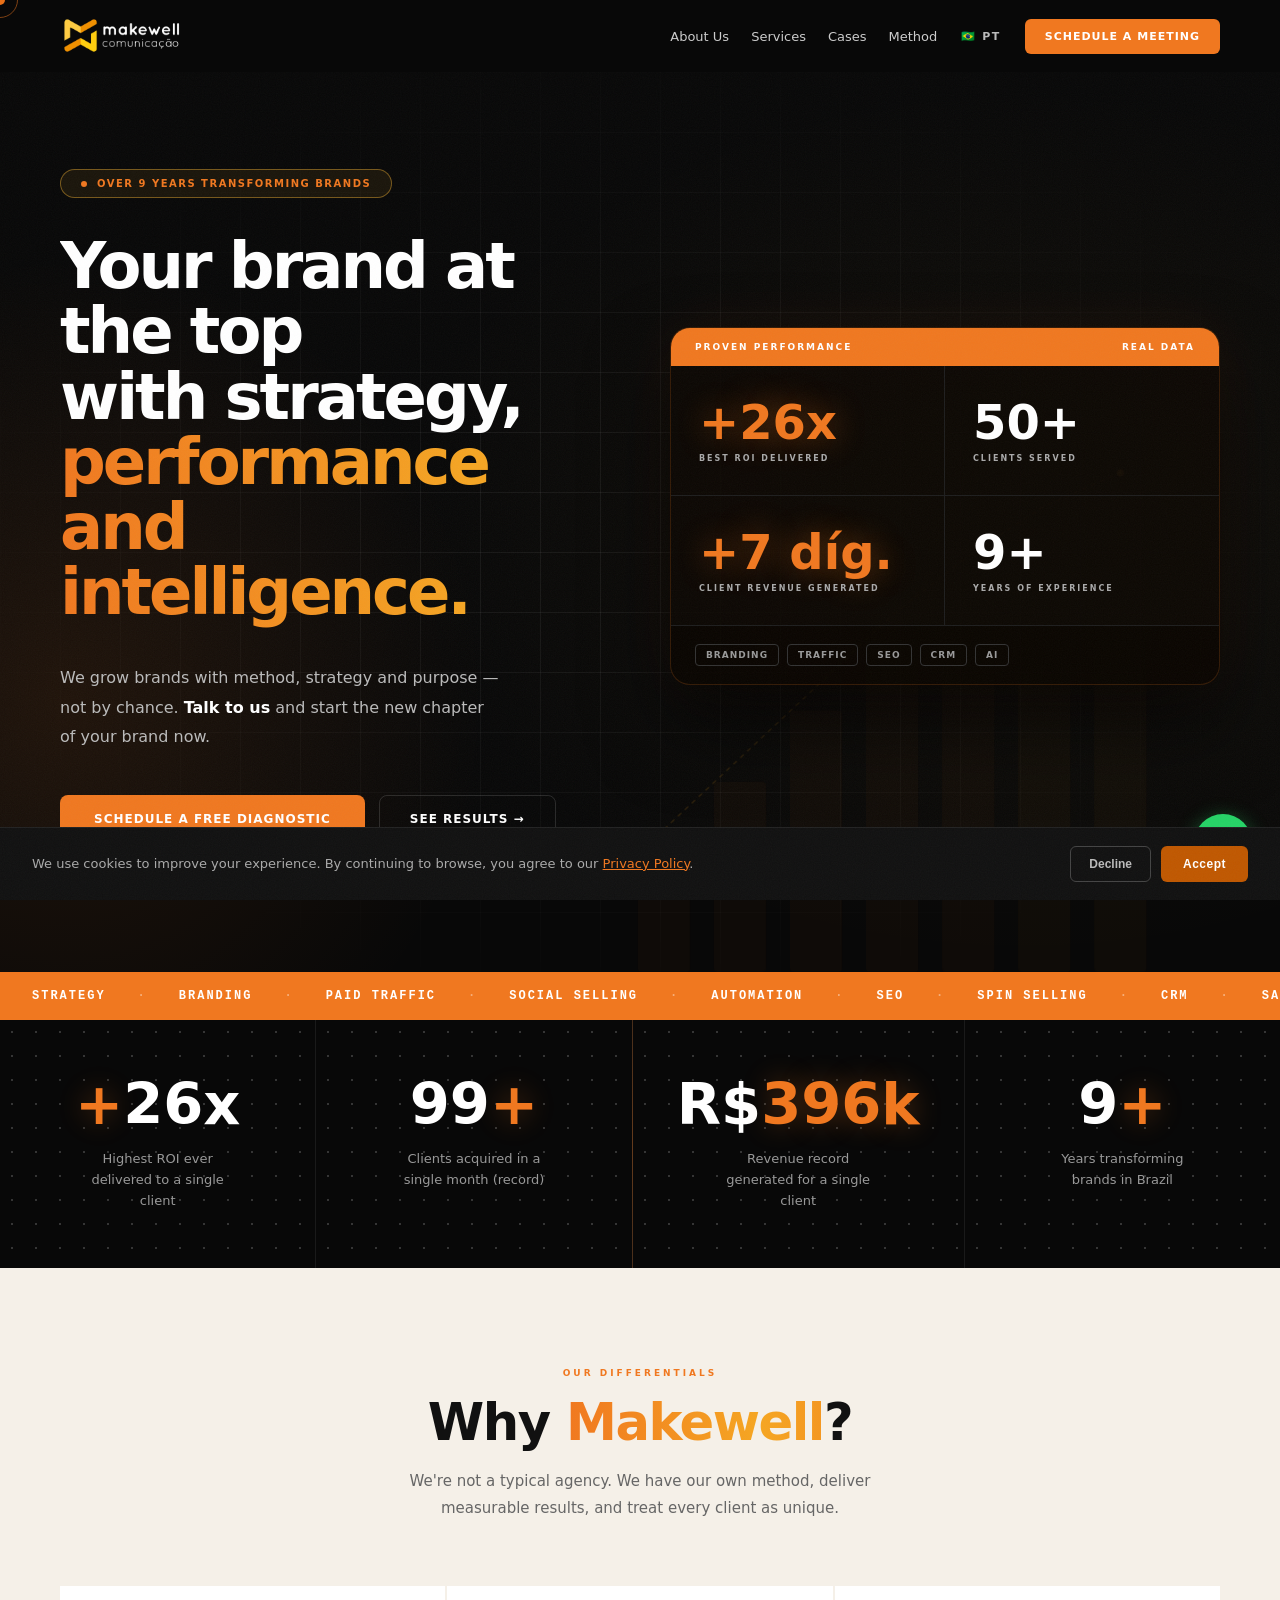
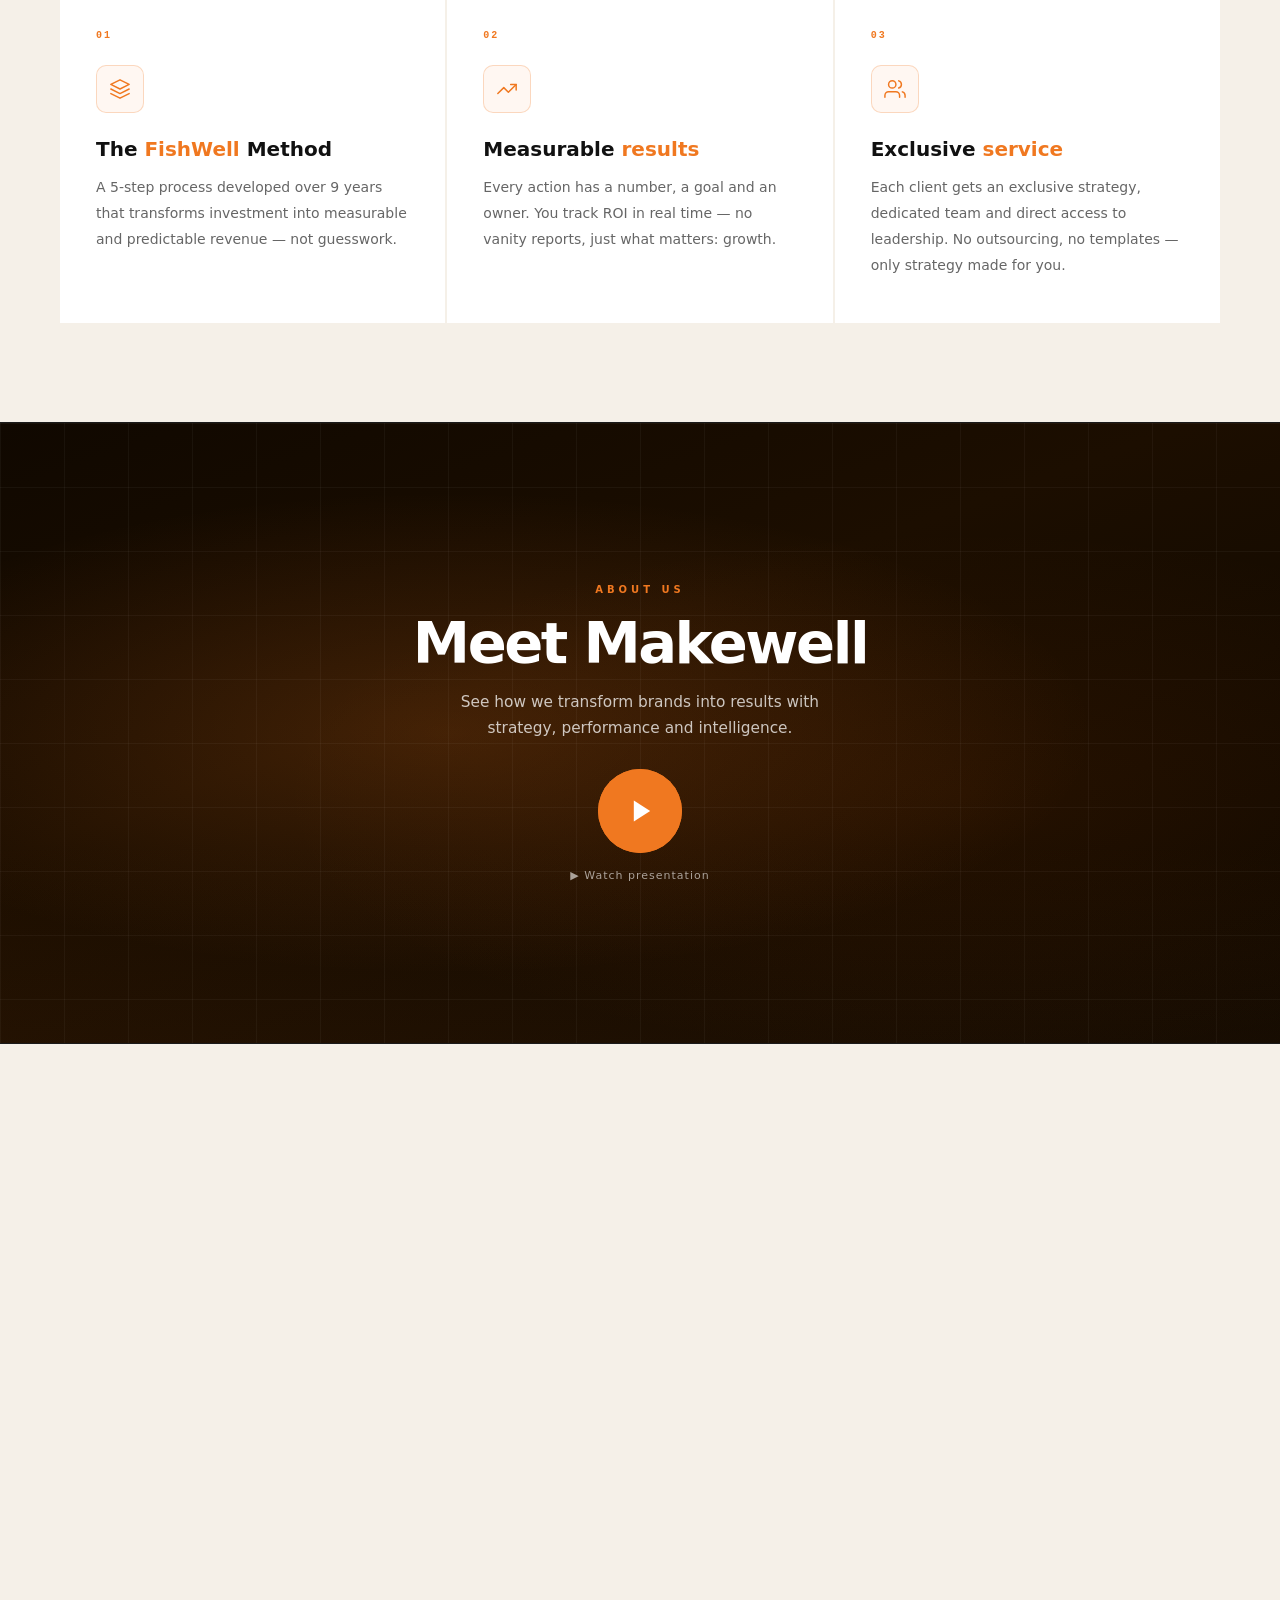
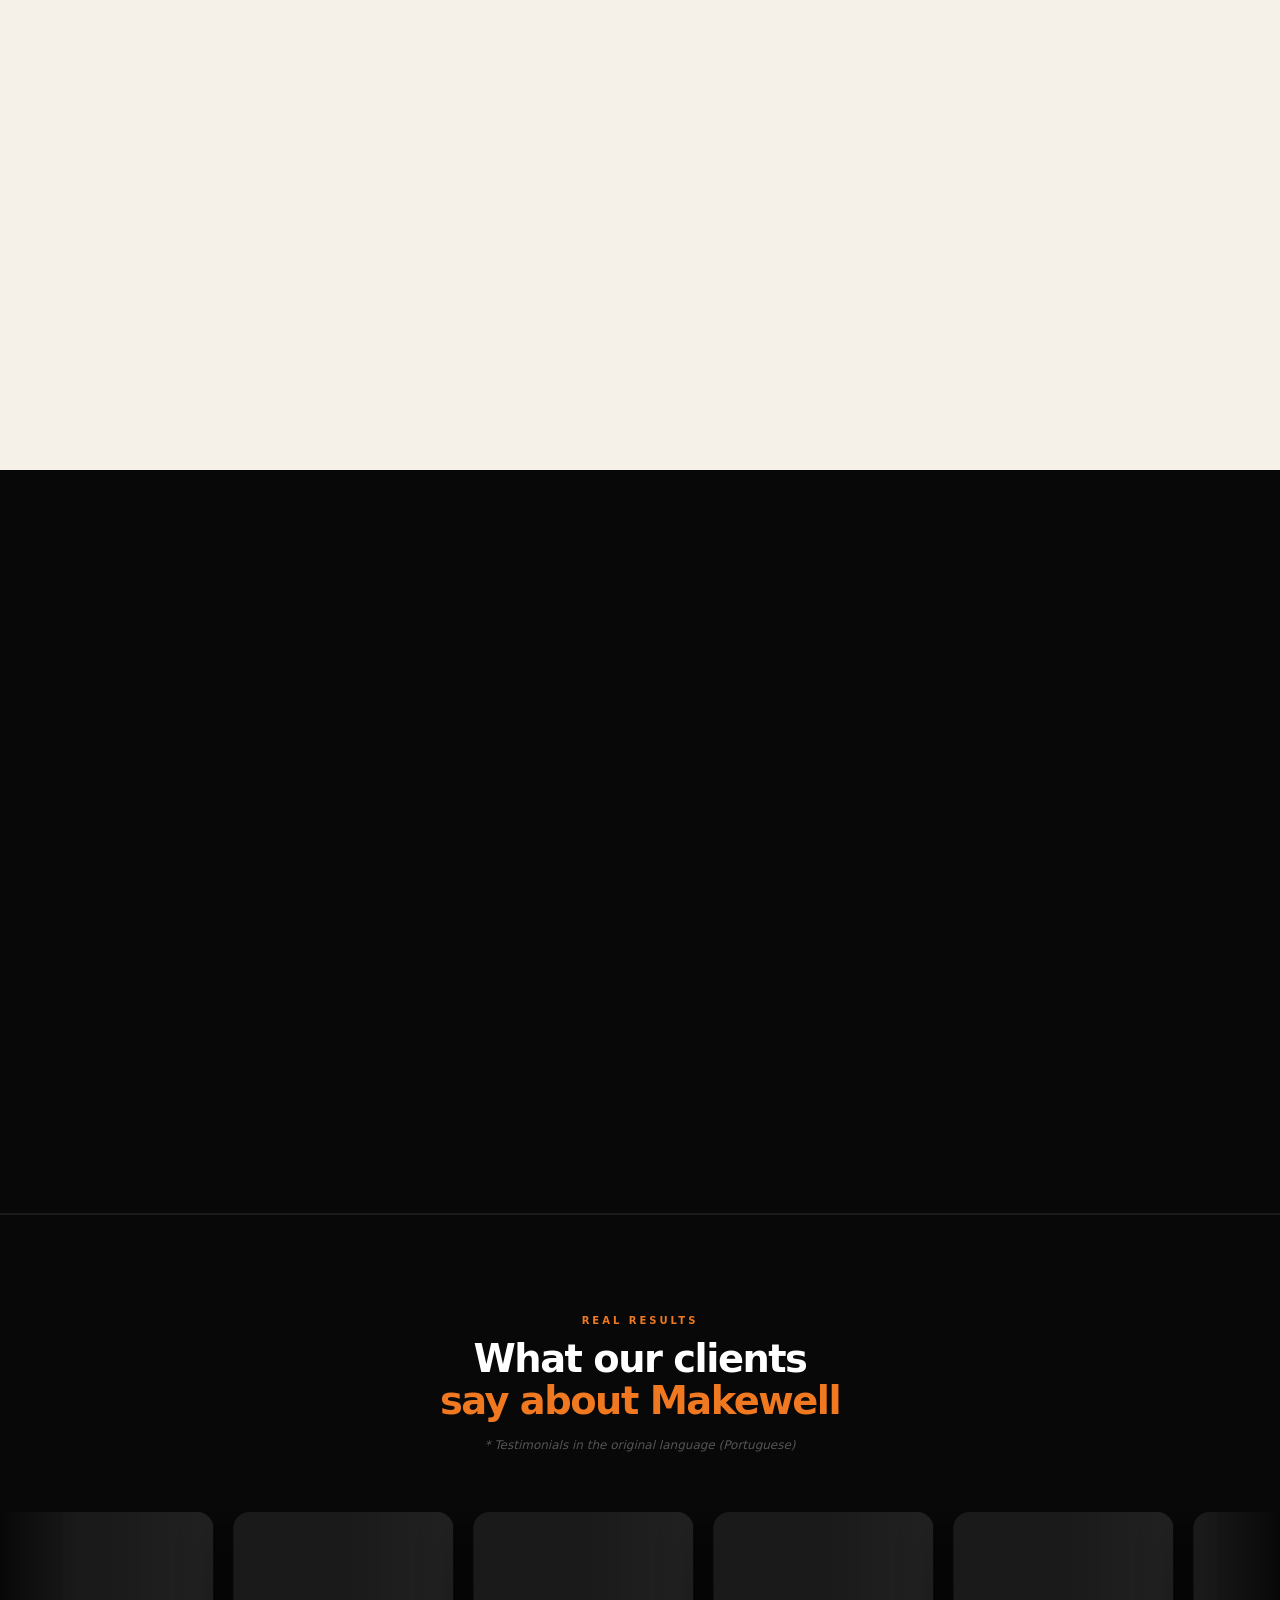
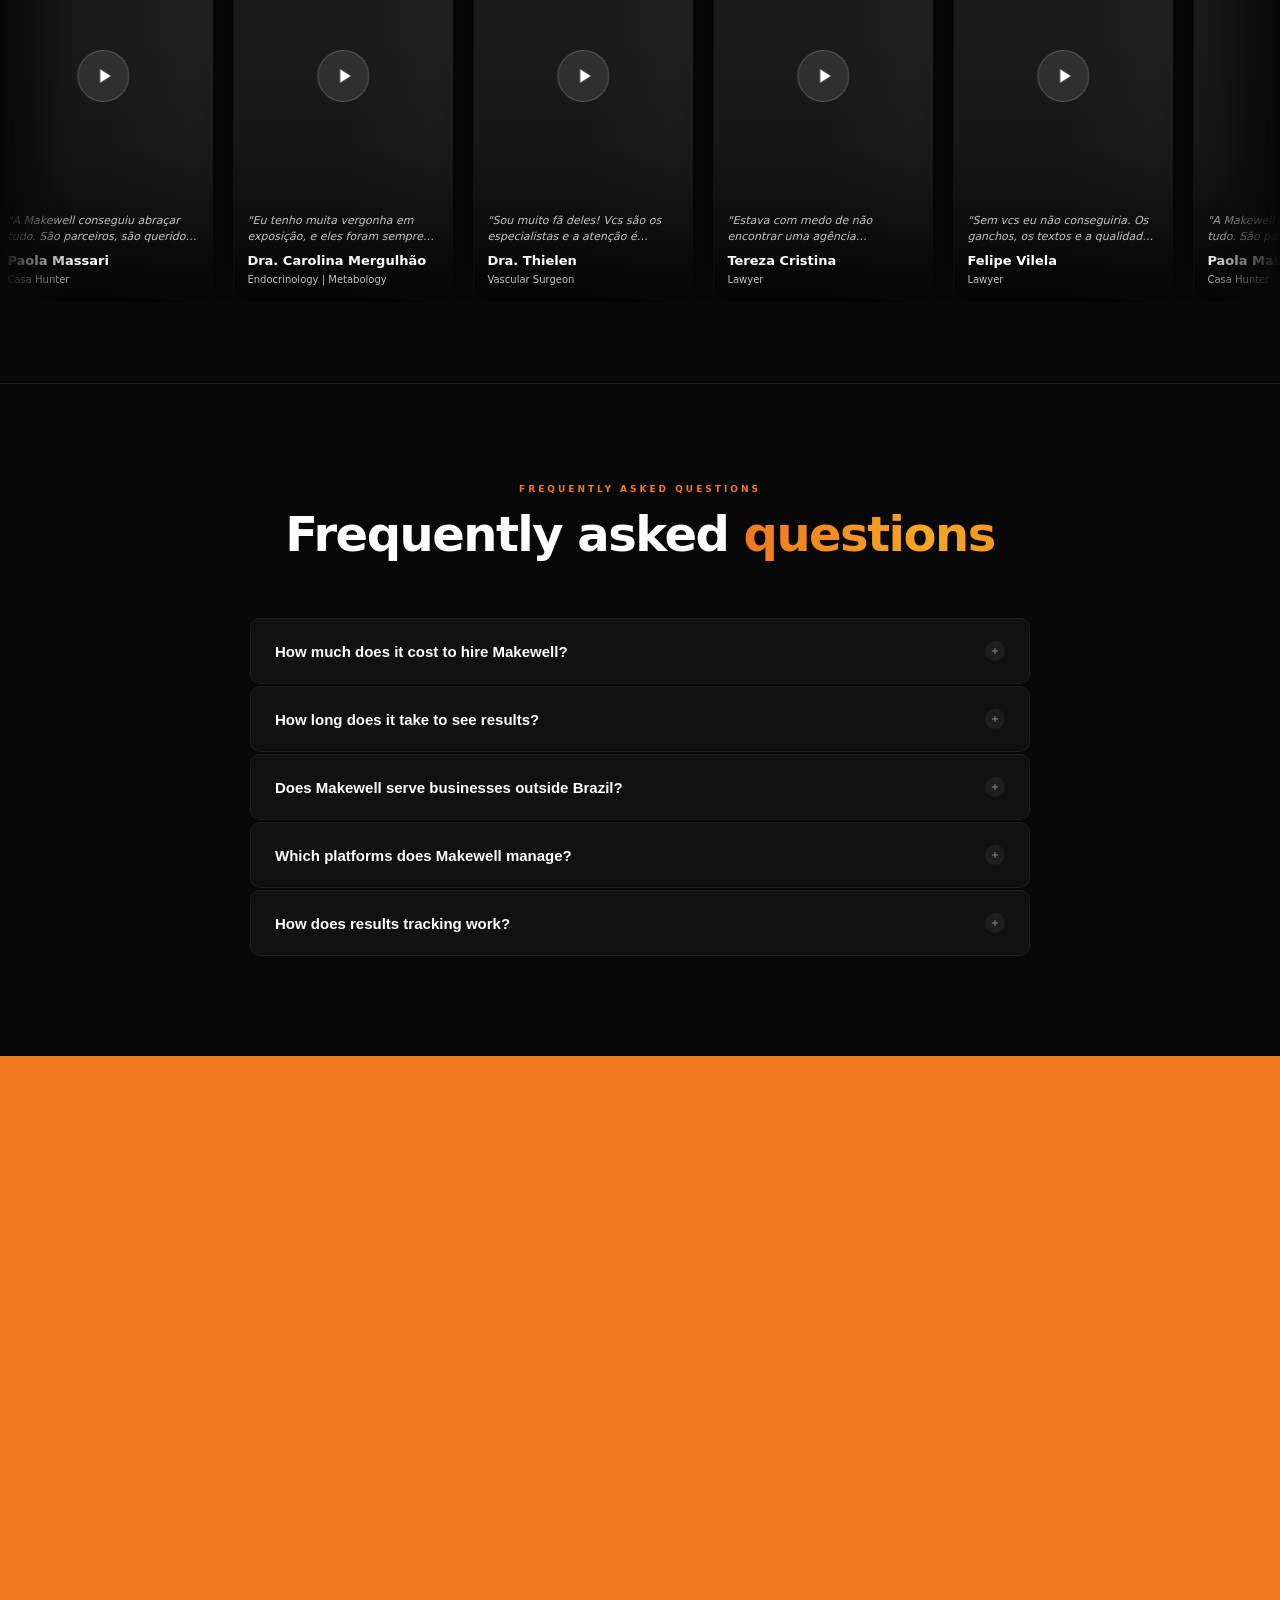
==== commit 1a8d1eac: "Reverter thumbnails YouTube para hqdefault.jpg mqdefault.webp não carrega corretamente no YouTube — " ====
--- a/en/index.html
+++ b/en/index.html
@@ -675,7 +675,7 @@
 
       <div class="reel-card" data-name="Paola Massari" data-role="Casa Hunter" data-src="https://www.youtube.com/shorts/JRrnKGNk-UE">
         <div class="reel-card-video">
-          <img src="https://img.youtube.com/vi/JRrnKGNk-UE/mqdefault.webp" alt="Paola Massari" width="480" height="360" loading="lazy" style="position:absolute;inset:0;width:100%;height:100%;object-fit:cover;">
+          <img src="https://img.youtube.com/vi/JRrnKGNk-UE/hqdefault.jpg" alt="Paola Massari" width="480" height="360" loading="lazy" style="position:absolute;inset:0;width:100%;height:100%;object-fit:cover;">
           <div class="reel-card-overlay"></div>
           <div class="reel-card-play"><svg viewBox="0 0 24 24"><polygon points="5,3 19,12 5,21"/></svg></div>
           <div class="reel-card-info">
@@ -687,7 +687,7 @@
 
       <div class="reel-card" data-name="Dra. Carolina Mergulhão" data-role="Endocrinology | Metabology" data-src="https://www.youtube.com/shorts/PoBa9wS9rYM">
         <div class="reel-card-video">
-          <img src="https://img.youtube.com/vi/PoBa9wS9rYM/mqdefault.webp" alt="Dra. Carolina Mergulhão" width="480" height="360" loading="lazy" style="position:absolute;inset:0;width:100%;height:100%;object-fit:cover;">
+          <img src="https://img.youtube.com/vi/PoBa9wS9rYM/hqdefault.jpg" alt="Dra. Carolina Mergulhão" width="480" height="360" loading="lazy" style="position:absolute;inset:0;width:100%;height:100%;object-fit:cover;">
           <div class="reel-card-overlay"></div>
           <div class="reel-card-play"><svg viewBox="0 0 24 24"><polygon points="5,3 19,12 5,21"/></svg></div>
           <div class="reel-card-info">
@@ -699,7 +699,7 @@
 
       <div class="reel-card" data-name="Dra. Thielen" data-role="Vascular Surgeon" data-src="https://www.youtube.com/shorts/SjXs-_mmDxI">
         <div class="reel-card-video">
-          <img src="https://img.youtube.com/vi/SjXs-_mmDxI/mqdefault.webp" alt="Dra. Thielen" width="480" height="360" loading="lazy" style="position:absolute;inset:0;width:100%;height:100%;object-fit:cover;">
+          <img src="https://img.youtube.com/vi/SjXs-_mmDxI/hqdefault.jpg" alt="Dra. Thielen" width="480" height="360" loading="lazy" style="position:absolute;inset:0;width:100%;height:100%;object-fit:cover;">
           <div class="reel-card-overlay"></div>
           <div class="reel-card-play"><svg viewBox="0 0 24 24"><polygon points="5,3 19,12 5,21"/></svg></div>
           <div class="reel-card-info">
@@ -711,7 +711,7 @@
 
       <div class="reel-card" data-name="Tereza Cristina" data-role="Lawyer" data-src="https://www.youtube.com/shorts/bJaKzu9WHy0">
         <div class="reel-card-video">
-          <img src="https://img.youtube.com/vi/bJaKzu9WHy0/mqdefault.webp" alt="Tereza Cristina" width="480" height="360" loading="lazy" style="position:absolute;inset:0;width:100%;height:100%;object-fit:cover;">
+          <img src="https://img.youtube.com/vi/bJaKzu9WHy0/hqdefault.jpg" alt="Tereza Cristina" width="480" height="360" loading="lazy" style="position:absolute;inset:0;width:100%;height:100%;object-fit:cover;">
           <div class="reel-card-overlay"></div>
           <div class="reel-card-play"><svg viewBox="0 0 24 24"><polygon points="5,3 19,12 5,21"/></svg></div>
           <div class="reel-card-info">
@@ -723,7 +723,7 @@
 
       <div class="reel-card" data-name="Felipe Vilela" data-role="Lawyer" data-src="https://www.youtube.com/shorts/ij42ilGNbrY">
         <div class="reel-card-video">
-          <img src="https://img.youtube.com/vi/ij42ilGNbrY/mqdefault.webp" alt="Felipe Vilela" width="480" height="360" loading="lazy" style="position:absolute;inset:0;width:100%;height:100%;object-fit:cover;">
+          <img src="https://img.youtube.com/vi/ij42ilGNbrY/hqdefault.jpg" alt="Felipe Vilela" width="480" height="360" loading="lazy" style="position:absolute;inset:0;width:100%;height:100%;object-fit:cover;">
           <div class="reel-card-overlay"></div>
           <div class="reel-card-play"><svg viewBox="0 0 24 24"><polygon points="5,3 19,12 5,21"/></svg></div>
           <div class="reel-card-info">
@@ -736,7 +736,7 @@
       <!-- set 2 — duplicata para loop seamless -->
       <div class="reel-card" data-name="Paola Massari" data-role="Casa Hunter" data-src="https://www.youtube.com/shorts/JRrnKGNk-UE">
         <div class="reel-card-video">
-          <img src="https://img.youtube.com/vi/JRrnKGNk-UE/mqdefault.webp" alt="Paola Massari" width="480" height="360" loading="lazy" style="position:absolute;inset:0;width:100%;height:100%;object-fit:cover;">
+          <img src="https://img.youtube.com/vi/JRrnKGNk-UE/hqdefault.jpg" alt="Paola Massari" width="480" height="360" loading="lazy" style="position:absolute;inset:0;width:100%;height:100%;object-fit:cover;">
           <div class="reel-card-overlay"></div>
           <div class="reel-card-play"><svg viewBox="0 0 24 24"><polygon points="5,3 19,12 5,21"/></svg></div>
           <div class="reel-card-info">
@@ -747,7 +747,7 @@
       </div>
       <div class="reel-card" data-name="Dra. Carolina Mergulhão" data-role="Endocrinology | Metabology" data-src="https://www.youtube.com/shorts/PoBa9wS9rYM">
         <div class="reel-card-video">
-          <img src="https://img.youtube.com/vi/PoBa9wS9rYM/mqdefault.webp" alt="Dra. Carolina Mergulhão" width="480" height="360" loading="lazy" style="position:absolute;inset:0;width:100%;height:100%;object-fit:cover;">
+          <img src="https://img.youtube.com/vi/PoBa9wS9rYM/hqdefault.jpg" alt="Dra. Carolina Mergulhão" width="480" height="360" loading="lazy" style="position:absolute;inset:0;width:100%;height:100%;object-fit:cover;">
           <div class="reel-card-overlay"></div>
           <div class="reel-card-play"><svg viewBox="0 0 24 24"><polygon points="5,3 19,12 5,21"/></svg></div>
           <div class="reel-card-info">
@@ -758,7 +758,7 @@
       </div>
       <div class="reel-card" data-name="Dra. Thielen" data-role="Vascular Surgeon" data-src="https://www.youtube.com/shorts/SjXs-_mmDxI">
         <div class="reel-card-video">
-          <img src="https://img.youtube.com/vi/SjXs-_mmDxI/mqdefault.webp" alt="Dra. Thielen" width="480" height="360" loading="lazy" style="position:absolute;inset:0;width:100%;height:100%;object-fit:cover;">
+          <img src="https://img.youtube.com/vi/SjXs-_mmDxI/hqdefault.jpg" alt="Dra. Thielen" width="480" height="360" loading="lazy" style="position:absolute;inset:0;width:100%;height:100%;object-fit:cover;">
           <div class="reel-card-overlay"></div>
           <div class="reel-card-play"><svg viewBox="0 0 24 24"><polygon points="5,3 19,12 5,21"/></svg></div>
           <div class="reel-card-info">
@@ -769,7 +769,7 @@
       </div>
       <div class="reel-card" data-name="Tereza Cristina" data-role="Lawyer" data-src="https://www.youtube.com/shorts/bJaKzu9WHy0">
         <div class="reel-card-video">
-          <img src="https://img.youtube.com/vi/bJaKzu9WHy0/mqdefault.webp" alt="Tereza Cristina" width="480" height="360" loading="lazy" style="position:absolute;inset:0;width:100%;height:100%;object-fit:cover;">
+          <img src="https://img.youtube.com/vi/bJaKzu9WHy0/hqdefault.jpg" alt="Tereza Cristina" width="480" height="360" loading="lazy" style="position:absolute;inset:0;width:100%;height:100%;object-fit:cover;">
           <div class="reel-card-overlay"></div>
           <div class="reel-card-play"><svg viewBox="0 0 24 24"><polygon points="5,3 19,12 5,21"/></svg></div>
           <div class="reel-card-info">
@@ -780,7 +780,7 @@
       </div>
       <div class="reel-card" data-name="Felipe Vilela" data-role="Lawyer" data-src="https://www.youtube.com/shorts/ij42ilGNbrY">
         <div class="reel-card-video">
-          <img src="https://img.youtube.com/vi/ij42ilGNbrY/mqdefault.webp" alt="Felipe Vilela" width="480" height="360" loading="lazy" style="position:absolute;inset:0;width:100%;height:100%;object-fit:cover;">
+          <img src="https://img.youtube.com/vi/ij42ilGNbrY/hqdefault.jpg" alt="Felipe Vilela" width="480" height="360" loading="lazy" style="position:absolute;inset:0;width:100%;height:100%;object-fit:cover;">
           <div class="reel-card-overlay"></div>
           <div class="reel-card-play"><svg viewBox="0 0 24 24"><polygon points="5,3 19,12 5,21"/></svg></div>
           <div class="reel-card-info">
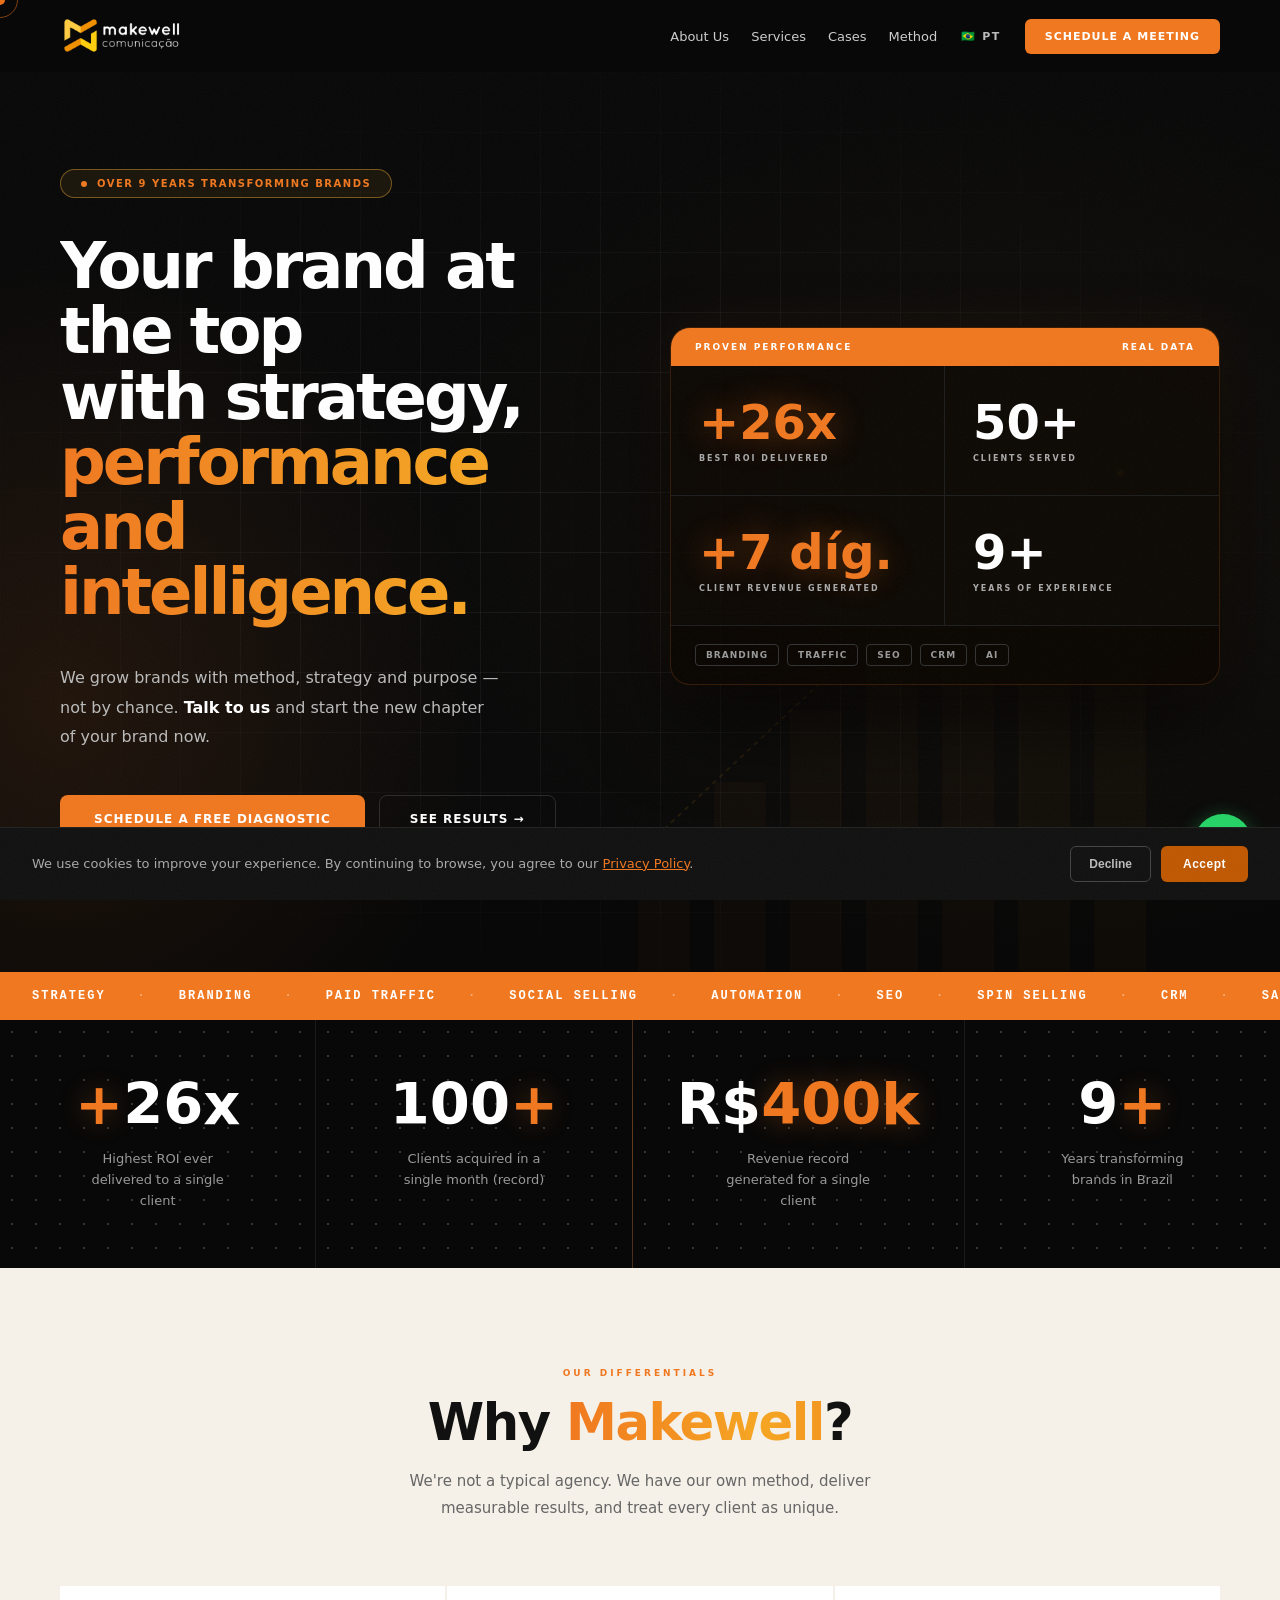
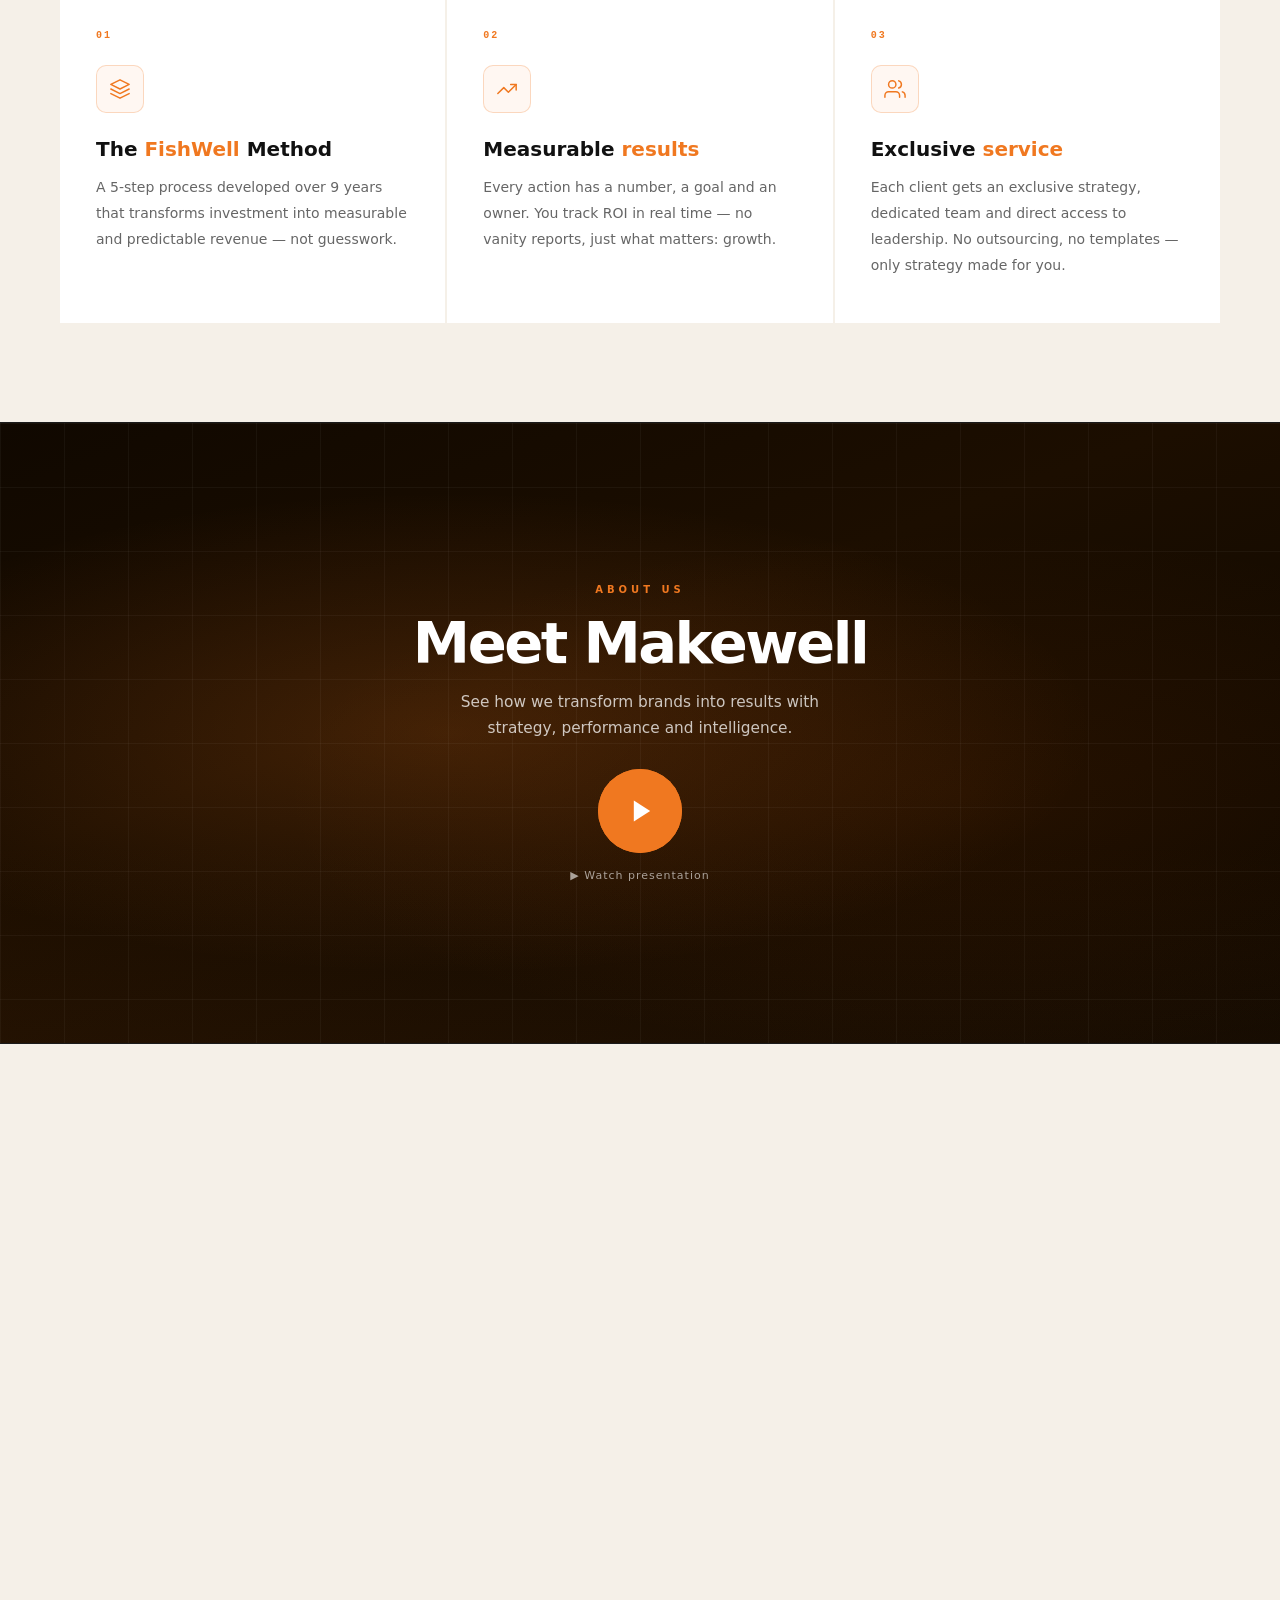
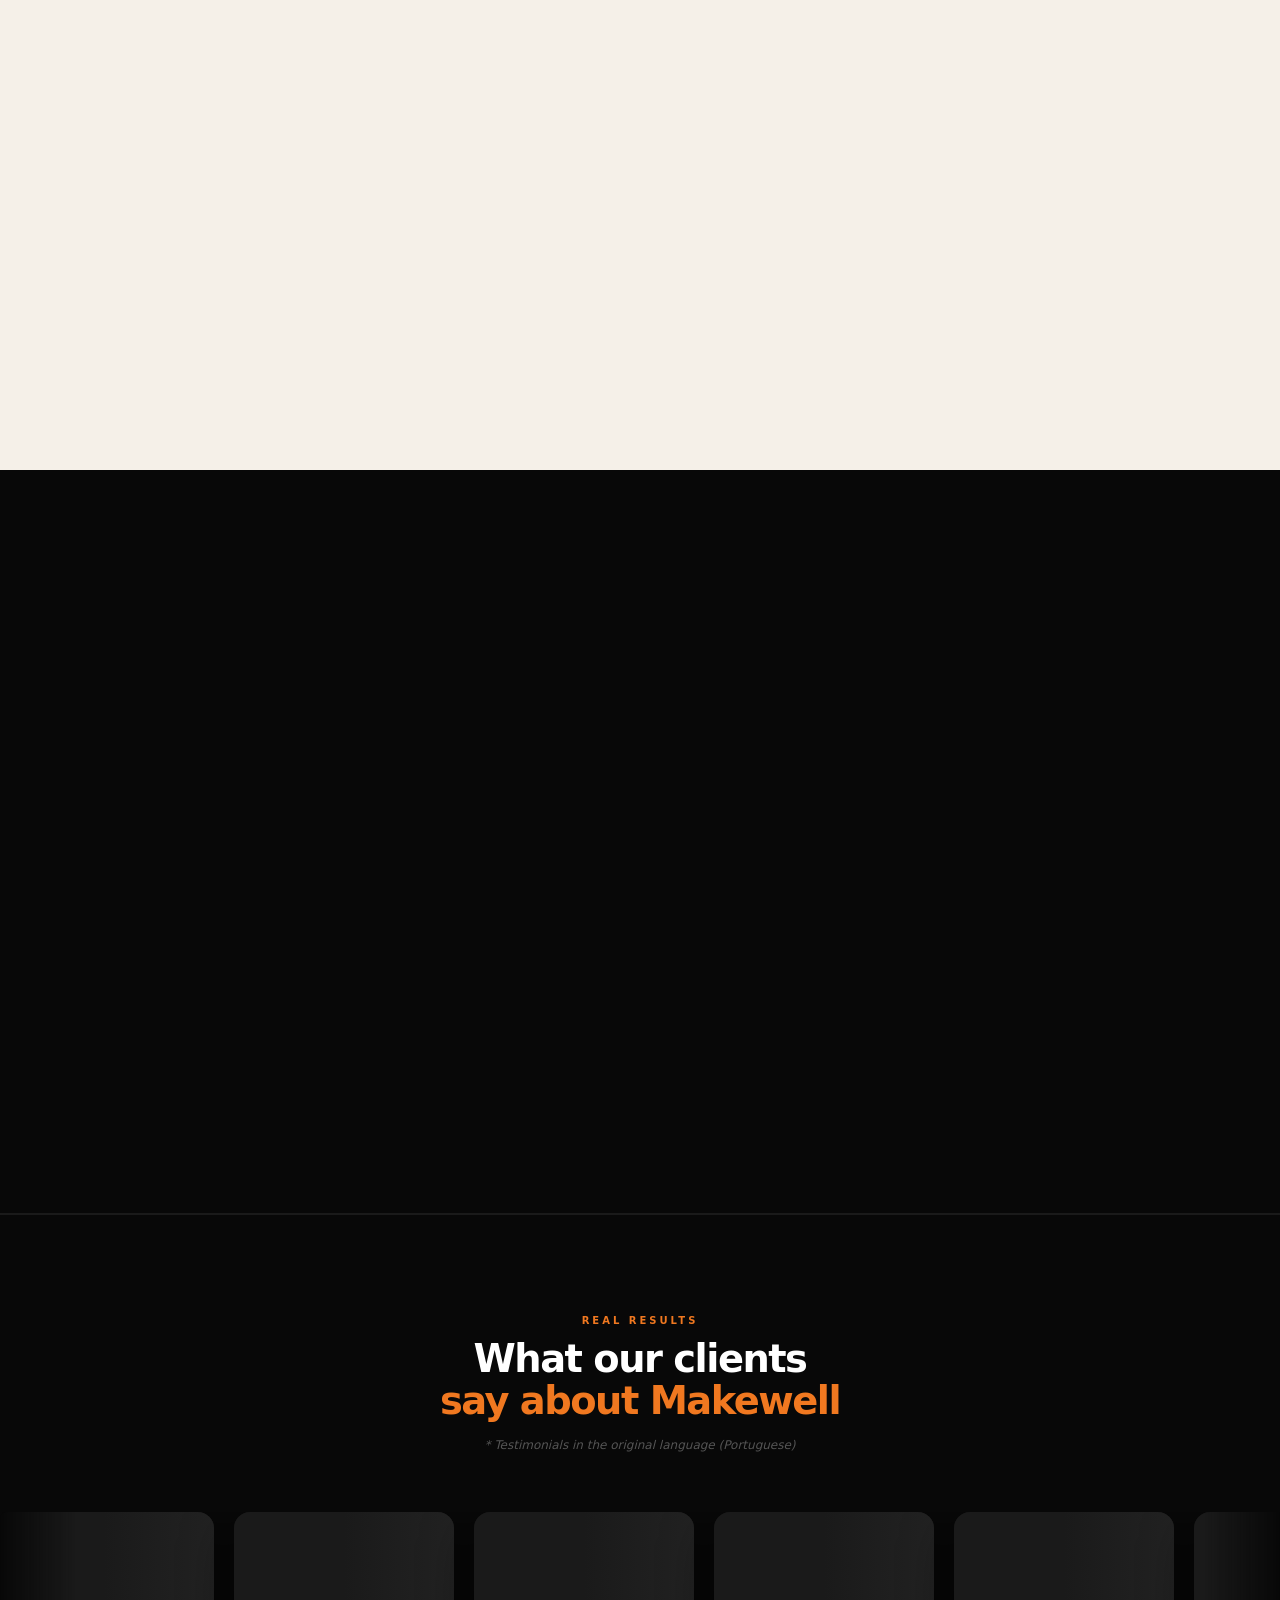
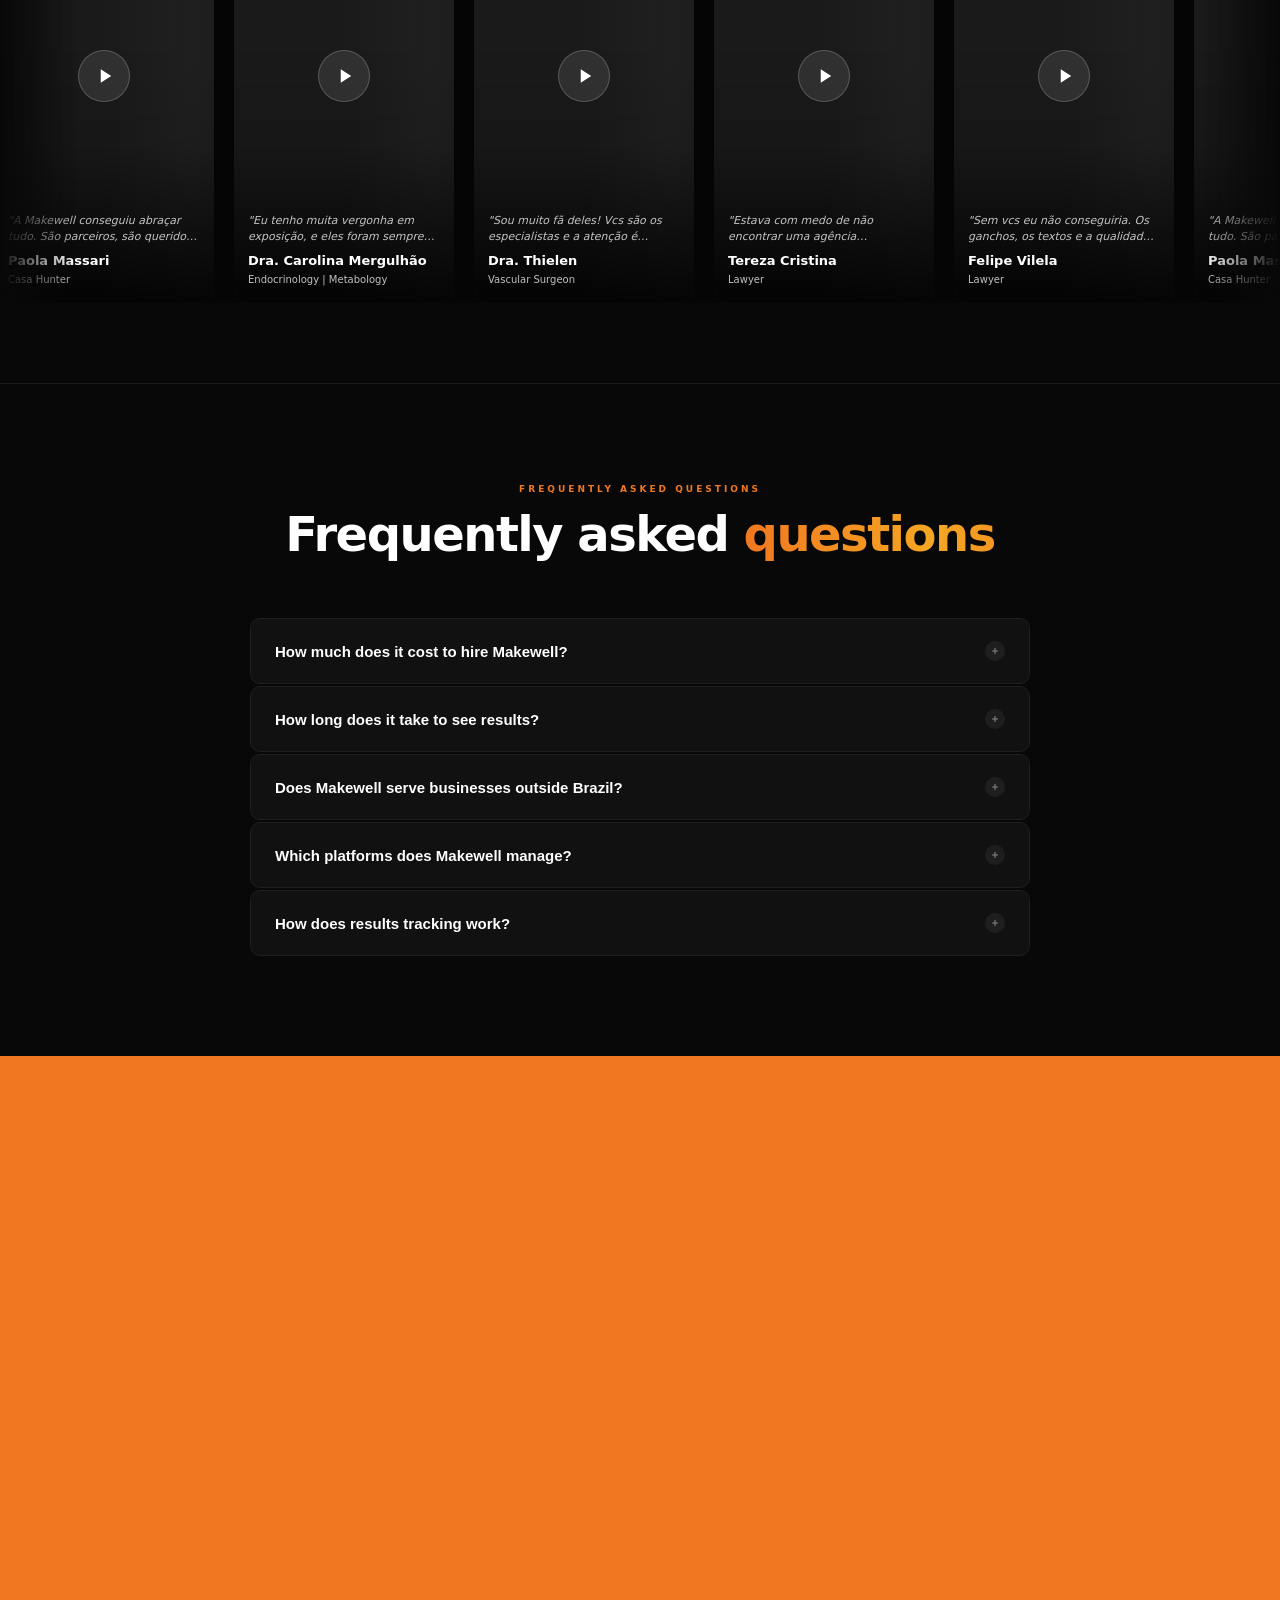
==== commit 19756c05: "Inlinar CSS completo no HTML para eliminar render-blocking Substitui <link rel="stylesheet" href="st" ====
--- a/en/index.html
+++ b/en/index.html
@@ -6,8 +6,10 @@
 <title>Makewell | Digital Marketing Agency for Brazilian Businesses in Florida</title>
 <link rel="icon" type="image/png" sizes="32x32" href="../favicon-32.png">
 <link rel="apple-touch-icon" sizes="180x180" href="../apple-touch-icon.png">
-<meta name="description" content="Makewell is a digital marketing agency specialized in Brazilian-owned businesses in Florida and across the USA. Paid traffic, branding, SEO and sales automation with proven results.">
-<meta name="keywords" content="digital marketing agency Florida, digital marketing agency USA, Brazilian digital marketing agency, paid traffic management, Google Ads management, Meta Ads management, social media management, branding agency Florida, SEO for businesses, marketing automation, digital marketing for lawyers, digital marketing for doctors, CRM marketing, SPIN Selling, performance marketing agency">
+<meta name="description" content="Makewell is a digital marketing agency for Brazilian-owned businesses in Florida — Miami, Orlando, Tampa, Jacksonville. Paid traffic, branding, SEO and automation with proven results.">
+<meta name="keywords" content="digital marketing agency Florida, digital marketing agency Miami, digital marketing agency Orlando, digital marketing agency Tampa, digital marketing agency Jacksonville, Brazilian digital marketing agency, marketing agency for Brazilian businesses Florida, paid traffic management Florida, Google Ads management, Meta Ads management, social media management, branding agency Florida, SEO for businesses Florida, marketing automation, digital marketing for lawyers Florida, digital marketing for doctors Florida, agência de marketing digital na Florida, marketing digital para brasileiros nos EUA, CRM marketing, performance marketing agency">
+<meta name="geo.region" content="US-FL">
+<meta name="geo.placename" content="Florida">
 <meta name="theme-color" content="#080808">
 <meta name="color-scheme" content="dark">
 <meta name="robots" content="index, follow">
@@ -26,7 +28,7 @@
 <!-- Open Graph -->
 <meta property="og:type" content="website">
 <meta property="og:title" content="Makewell | Digital Marketing Agency for Brazilian Businesses in Florida">
-<meta property="og:description" content="Makewell combines strategy, branding and performance to grow Brazilian-owned businesses in the USA. Ready to take your brand to the next level?">
+<meta property="og:description" content="Makewell combines strategy, branding and performance to grow Brazilian-owned businesses in Florida — Miami, Orlando, Tampa, Jacksonville. Ready to take your brand to the next level?">
 <meta property="og:url" content="https://makewell.com.br/en/">
 <meta property="og:image" content="https://makewell.com.br/og-image.webp">
 <meta property="og:image:width" content="1200">
@@ -37,7 +39,7 @@
 <!-- Twitter Card -->
 <meta name="twitter:card" content="summary_large_image">
 <meta name="twitter:title" content="Makewell | Digital Marketing Agency for Brazilian Businesses in Florida">
-<meta name="twitter:description" content="Makewell is a digital marketing agency specialized in Brazilian-owned businesses in Florida and across the USA. Paid traffic, branding, SEO and sales automation with proven results.">
+<meta name="twitter:description" content="Makewell is a digital marketing agency for Brazilian-owned businesses in Florida — Miami, Orlando, Tampa, Jacksonville. Paid traffic, branding, SEO and automation with proven results.">
 <meta name="twitter:image" content="https://makewell.com.br/og-image.webp">
 <!-- Schema.org JSON-LD -->
 <script type="application/ld+json">
@@ -45,10 +47,18 @@
   "@context": "https://schema.org",
   "@type": "MarketingAgency",
   "name": "Makewell Communications",
-  "description": "Digital marketing agency with over 9 years transforming brands with method, strategy and purpose. Specialized in Brazilian businesses operating in the USA.",
+  "description": "Digital marketing agency with over 9 years transforming brands with method, strategy and purpose. Specialized in Brazilian-owned businesses in Florida — Miami, Orlando, Tampa, Jacksonville — and across the USA.",
   "url": "https://makewell.com.br/en/",
   "foundingDate": "2016",
-  "areaServed": ["US", "BR"],
+  "areaServed": [
+    {"@type": "Country", "name": "United States"},
+    {"@type": "Country", "name": "Brazil"},
+    {"@type": "State", "name": "Florida"},
+    {"@type": "City", "name": "Miami", "containedInPlace": {"@type": "State", "name": "Florida"}},
+    {"@type": "City", "name": "Orlando", "containedInPlace": {"@type": "State", "name": "Florida"}},
+    {"@type": "City", "name": "Tampa", "containedInPlace": {"@type": "State", "name": "Florida"}},
+    {"@type": "City", "name": "Jacksonville", "containedInPlace": {"@type": "State", "name": "Florida"}}
+  ],
   "address": [
     {
       "@type": "PostalAddress",
@@ -93,7 +103,7 @@
         "itemOffered": {
           "@type": "Service",
           "name": "Paid Traffic Management",
-          "description": "Google Ads and Meta Ads management with advanced targeting for businesses in the USA and Brazil. Maximize ROI with optimized paid traffic campaigns."
+          "description": "Google Ads and Meta Ads management with advanced targeting for Brazilian-owned businesses in Florida — Miami, Orlando, Tampa, Jacksonville. Maximize ROI with optimized paid traffic campaigns."
         }
       },
       {
@@ -170,7 +180,7 @@
 }
 </script>
 
-<link rel="stylesheet" href="../style.css">
+<style>:root{--gold:#F07820;--gold-light:#F5A623;--dark:#080808;--dark2:#111111;--dark3:#1a1a1a;--gray:#888;--light:#f5f0e8;--white:#ffffff;}*,*::before,*::after{box-sizing:border-box;margin:0;padding:0;}html{scroll-behavior:smooth;overflow-x:hidden;}body{font-family:'Segoe UI',system-ui,-apple-system,sans-serif;background:var(--dark);color:var(--white);overflow-x:hidden;overflow-x:clip;}@media (hover:hover) and (pointer:fine){body{cursor:none;}.cursor{position:fixed;width:10px;height:10px;background:var(--gold);border-radius:50%;pointer-events:none;z-index:9999;transition:transform .15s ease;mix-blend-mode:difference;}.cursor-ring{position:fixed;width:36px;height:36px;border:1.5px solid var(--gold);border-radius:50%;pointer-events:none;z-index:9998;transition:all .25s ease;opacity:.5;}}.reveal{opacity:0;transform:translateY(52px) scale(.97);transition:opacity .7s cubic-bezier(.22,1,.36,1),transform .7s cubic-bezier(.22,1,.36,1);will-change:transform,opacity;}.reveal.visible{opacity:1;transform:none;will-change:auto;}.reveal-left{opacity:0;transform:translateX(-56px) scale(.97);transition:opacity .8s cubic-bezier(.22,1,.36,1),transform .8s cubic-bezier(.22,1,.36,1);will-change:transform,opacity;}.reveal-left.visible{opacity:1;transform:none;will-change:auto;}.reveal-right{opacity:0;transform:translateX(56px) scale(.97);transition:opacity .8s cubic-bezier(.22,1,.36,1),transform .8s cubic-bezier(.22,1,.36,1);will-change:transform,opacity;}.reveal-right.visible{opacity:1;transform:none;will-change:auto;}.hero .reveal,.hero .reveal-left,.hero .reveal-right{opacity:1;transform:none;transition:none;will-change:auto;}@keyframes heroFadeUp{from{opacity:0;transform:translateY(36px) scale(.97);filter:blur(5px);}to{opacity:1;transform:none;filter:blur(0);}}@keyframes heroSlideRight{from{opacity:0;transform:translateX(52px) scale(.97);filter:blur(3px);}to{opacity:1;transform:none;filter:blur(0);}}@keyframes heroScaleFade{from{opacity:0;transform:scale(.95) translateY(16px);}to{opacity:1;transform:none;}}.hero-pill{animation:heroFadeUp .65s cubic-bezier(.22,1,.36,1) .05s both;}h1.hero-h1{animation:heroFadeUp .60s cubic-bezier(.22,1,.36,1) .10s both;}.hero-p{animation:heroFadeUp .60s cubic-bezier(.22,1,.36,1) .25s both;}.hero-btns{animation:heroFadeUp .60s cubic-bezier(.22,1,.36,1) .40s both;}@media (min-width:861px){.hero-right{animation:heroSlideRight .80s cubic-bezier(.22,1,.36,1) .25s both;}}@media (max-width:860px){.hero-right{animation:heroScaleFade .65s cubic-bezier(.22,1,.36,1) .10s both;}}@media (prefers-reduced-motion:reduce){.hero-pill,h1.hero-h1,.hero-p,.hero-btns,.hero-right{animation:none;}}.tag{font-size:9px;font-weight:800;letter-spacing:3px;text-transform:uppercase;color:var(--gold);}.gold{background:linear-gradient(90deg,#F07820,#F5A623,#F07820,#C8922A,#F07820);background-size:300% 100%;-webkit-background-clip:text;-webkit-text-fill-color:transparent;background-clip:text;animation:shimmer-gold 4s linear infinite;}nav{position:fixed;top:0;left:0;right:0;z-index:1000;height:calc(72px + env(safe-area-inset-top,0px));padding:env(safe-area-inset-top,0px) 60px 0;display:flex;align-items:center;justify-content:space-between;background:#080808;transition:background .4s,border-color .4s;}nav.scrolled{background:rgba(8,8,8,.98);border-bottom:1px solid #1e1e1e;}header{position:relative;z-index:1000;}main{padding-top:calc(72px + env(safe-area-inset-top,0px));}section[id]{scroll-margin-top:80px;}.nav-logo{display:flex;align-items:center;text-decoration:none;}.nav-logo img{display:block;height:40px;width:auto;}.nav-right{display:flex;align-items:center;gap:24px;}.nav-links{display:flex;align-items:center;gap:22px;}.nav-links a{font-size:13px;font-weight:500;color:#ccc;text-decoration:none;transition:color .2s;white-space:nowrap;}.nav-links a:hover,.nav-links a:active{color:#fff;}.btn-nav{background:var(--gold);color:#fff;border:none;padding:11px 20px;font-weight:800;font-size:11px;letter-spacing:1px;text-transform:uppercase;cursor:pointer;border-radius:6px;transition:background .2s,transform .2s;white-space:nowrap;text-decoration:none;display:inline-flex;align-items:center;}.btn-nav:hover,.btn-nav:active{background:var(--gold-light);transform:translateY(-1px);}#lang-toggle{display:flex;align-items:center;gap:6px;}.lang-sep{color:#333;font-size:11px;}.lang-btn{background:none;border:none;cursor:pointer;font-size:11px;font-weight:800;letter-spacing:1.5px;color:#bbb;padding:4px 2px;transition:color .2s;text-transform:uppercase;}.lang-btn--active{color:var(--gold);}.lang-btn:hover,.lang-btn:active{color:#fff;}.mobile-lang-toggle{display:none;gap:12px;margin-top:28px;padding-top:20px;border-top:1px solid #161616;}.lang-link-back{font-size:11px;font-weight:800;letter-spacing:1.5px;color:#bbb;text-decoration:none;transition:color .2s;text-transform:uppercase;white-space:nowrap;}.lang-link-back:hover,.lang-link-back:active{color:#fff;}.hamburger{display:none;flex-direction:column;gap:5px;background:none;border:none;cursor:pointer;padding:6px;z-index:201;position:relative;}.hamburger span{display:block;width:24px;height:2px;background:#fff;transition:all .3s;border-radius:2px;}.hamburger.open span:nth-child(1){transform:translateY(7px) rotate(45deg);}.hamburger.open span:nth-child(2){opacity:0;}.hamburger.open span:nth-child(3){transform:translateY(-7px) rotate(-45deg);}.mobile-menu{display:none;position:fixed;inset:0;background:#080808;z-index:199;flex-direction:column;justify-content:flex-start;padding:100px 36px 36px;gap:0;}.mobile-menu.open{display:flex;}.mobile-menu a.mobile-link{font-size:13px;font-weight:800;letter-spacing:2.5px;text-transform:uppercase;color:#444;text-decoration:none;padding:20px 0;width:100%;border-bottom:1px solid #161616;transition:color .2s,border-color .2s;display:flex;align-items:center;justify-content:space-between;}.mobile-menu a.mobile-link .mn{font-size:10px;font-weight:600;letter-spacing:1px;color:#222;transition:color .2s;}.mobile-menu a.mobile-link:last-of-type{border-bottom:none;}.mobile-menu a.mobile-link:hover,.mobile-menu a.mobile-link:active{color:#fff;border-color:#2a2a2a;}.mobile-menu a.mobile-link:hover .mn,.mobile-menu a.mobile-link:active .mn{color:var(--gold);}.mobile-menu .btn-primary{margin-top:40px;width:100%;justify-content:center;}@media (max-width:860px){.mobile-lang-toggle{display:flex;}}.wa-float{position:fixed;bottom:calc(28px + env(safe-area-inset-bottom,0px));right:28px;z-index:300;width:58px;height:58px;border-radius:50%;background:#25D366;display:flex;align-items:center;justify-content:center;box-shadow:0 4px 20px rgba(37,211,102,.4);text-decoration:none;transition:transform .25s,box-shadow .25s;}.wa-float:hover,.wa-float:active{transform:scale(1.1);box-shadow:0 6px 28px rgba(37,211,102,.6);}.wa-float svg{width:30px;height:30px;fill:white;}.hero{min-height:100vh;display:grid;grid-template-columns:1fr 1fr;align-items:center;padding:48px 60px 80px;gap:60px;position:relative;overflow-x:hidden;}.hero-bg{position:absolute;inset:0;background:radial-gradient(ellipse 70% 70% at 80% 50%,#C8922A0a 0%,transparent 70%);}.hero-grid{position:absolute;inset:0;background-image:linear-gradient(rgba(255,255,255,.06) 1px,transparent 1px),linear-gradient(90deg,rgba(255,255,255,.06) 1px,transparent 1px);background-size:60px 60px;mask-image:radial-gradient(ellipse at center,black 20%,transparent 80%);-webkit-mask-image:radial-gradient(ellipse at center,black 20%,transparent 80%);}.hero-splash{position:absolute;right:0;top:0;width:52%;height:100%;pointer-events:none;z-index:1;overflow:hidden;opacity:0;animation:splash-fade 0.8s ease 0.2s forwards;}.hero-splash svg{width:100%;height:100%;}.hero-splash .sbar{transform-origin:bottom;transform:scaleY(0);opacity:0.032;animation:bar-rise 1.2s cubic-bezier(.22,1,.36,1) calc(.7s + var(--delay,0s)) forwards;}@keyframes bar-rise{to{transform:scaleY(1);}}@keyframes splash-fade{to{opacity:1;}}.hero-left{position:relative;z-index:2;overflow:hidden;min-width:0;}.hero-pill{display:inline-flex;align-items:center;gap:10px;border:1px solid #C8922A88;border-radius:99px;padding:8px 20px;font-size:10px;font-weight:700;letter-spacing:1.5px;text-transform:uppercase;color:var(--gold);background:#C8922A18;margin-bottom:36px;}.hero-pill-dot{width:6px;height:6px;border-radius:50%;background:var(--gold);animation:pulse 2s infinite;flex-shrink:0;}@keyframes pulse{0%,100%{opacity:1;transform:scale(1)}50%{opacity:.5;transform:scale(1.4)}}h1.hero-h1{font-size:clamp(38px,5vw,72px);font-weight:900;line-height:1.02;letter-spacing:-3px;color:#fff;margin-bottom:28px;max-width:100%;overflow:hidden;overflow-wrap:break-word;word-break:break-word;}h1.hero-h1 em{font-style:normal;display:block;padding-bottom:0.15em;background:linear-gradient(90deg,#F07820,#F5A623,#F07820,#C8922A,#F07820);background-size:300% 100%;-webkit-background-clip:text;-webkit-text-fill-color:transparent;background-clip:text;animation:shimmer-gold 4s linear infinite;}@keyframes shimmer-gold{0%{background-position:0% 50%}100%{background-position:300% 50%}}.hero-particles{position:absolute;inset:0;overflow:hidden;pointer-events:none;z-index:1;}.hero-particles span{position:absolute;width:2px;height:2px;border-radius:50%;background:rgba(240,120,32,.6);animation:float-particle var(--d) ease-in-out infinite;left:var(--x);top:var(--y);opacity:0;}@keyframes float-particle{0%{opacity:0;transform:translateY(0) scale(1);}20%{opacity:1;}80%{opacity:.6;}100%{opacity:0;transform:translateY(-120px) scale(0);}}.hero-p{font-size:16px;color:#bbb;line-height:1.85;max-width:440px;margin-bottom:44px;}.hero-btns{display:flex;gap:14px;flex-wrap:wrap;}.btn-primary{background:var(--gold);color:#fff;border:none;padding:16px 34px;font-weight:800;font-size:12px;letter-spacing:1px;text-transform:uppercase;cursor:pointer;border-radius:8px;transition:all .25s;display:inline-flex;align-items:center;text-decoration:none;}.btn-primary:hover,.btn-primary:active{background:var(--gold-light);transform:translateY(-2px);box-shadow:0 12px 32px rgba(240,120,32,.3);}.btn-outline{background:transparent;color:#fff;border:1px solid #ffffff22;padding:16px 30px;font-weight:700;font-size:12px;letter-spacing:1px;text-transform:uppercase;cursor:pointer;border-radius:8px;transition:all .25s;display:inline-flex;align-items:center;text-decoration:none;}.btn-outline:hover,.btn-outline:active{border-color:#ffffff55;background:#ffffff08;transform:translateY(-2px);}.btn-outline-dark{background:transparent;color:#111;border:1.5px solid #11111130;padding:12px 26px;font-weight:700;font-size:11px;letter-spacing:1px;text-transform:uppercase;cursor:pointer;border-radius:6px;transition:all .25s;white-space:nowrap;}.btn-outline-dark:hover,.btn-outline-dark:active{border-color:#111;background:#11111108;}.hero-right{position:relative;z-index:2;}.hero-card{background:#111;border:1px solid #222;border-radius:16px;overflow:hidden;}.hero-card-header{background:var(--gold);padding:14px 24px;display:flex;justify-content:space-between;}.hero-card-header span{font-size:9px;font-weight:800;letter-spacing:2px;text-transform:uppercase;color:#fff;}.hero-stats{display:grid;grid-template-columns:1fr 1fr;}.hero-stat{padding:32px 28px;border-right:1px solid #1e1e1e;border-bottom:1px solid #1e1e1e;}.hero-stat:nth-child(2n){border-right:none;}.hero-stat:nth-last-child(-n+2){border-bottom:none;}.hero-stat-value{font-size:48px;font-weight:900;line-height:1;color:#fff;margin-bottom:8px;}.hero-stat-value.accent{color:var(--gold);}.hero-stat-label{font-size:8px;font-weight:700;letter-spacing:2px;text-transform:uppercase;color:#aaa;}.hero-tag-bar{padding:18px 24px;border-top:1px solid #1e1e1e;display:flex;gap:8px;flex-wrap:wrap;}.htag{font-size:9px;font-weight:700;letter-spacing:1px;text-transform:uppercase;color:#999;padding:5px 10px;border:1px solid #333;border-radius:4px;}.porque{padding:100px 60px;background:var(--light);}.porque-header{text-align:center;margin-bottom:64px;}.porque-h2{font-size:clamp(30px,4vw,52px);font-weight:900;letter-spacing:-1.5px;color:#111;margin-top:14px;margin-bottom:16px;}.porque-sub{font-size:15px;color:#666;max-width:520px;margin:0 auto;line-height:1.8;}.porque-grid{display:grid;grid-template-columns:repeat(3,1fr);gap:2px;}.porque-card{background:#fff;padding:44px 36px;position:relative;overflow:hidden;transition:background .3s,transform .3s,box-shadow .3s;cursor:default;}.porque-card::before{content:'';position:absolute;top:0;left:0;right:0;height:3px;background:linear-gradient(90deg,var(--gold),var(--gold-light));transform:scaleX(0);transform-origin:left;transition:transform .5s ease;}.porque-card:hover,.porque-card:active{background:#111;transform:translateY(-6px);box-shadow:0 20px 50px rgba(0,0,0,.2);z-index:1;}.porque-card:hover::before,.porque-card:active::before{transform:scaleX(1);}.porque-card:hover .porque-title,.porque-card:active .porque-title{color:var(--gold);}.porque-card:hover .porque-title span,.porque-card:active .porque-title span{color:var(--gold-light);}.porque-card:hover .porque-desc,.porque-card:active .porque-desc{color:#888;}.porque-card-num{font-family:'Courier New',monospace;font-size:10px;font-weight:700;letter-spacing:2px;color:var(--gold);margin-bottom:24px;}.porque-icon{width:48px;height:48px;border:1px solid rgba(240,120,32,.25);border-radius:10px;display:flex;align-items:center;justify-content:center;margin-bottom:24px;background:rgba(240,120,32,.06);}.porque-icon svg{width:22px;height:22px;color:var(--gold);}.porque-title{font-size:20px;font-weight:900;color:#111;margin-bottom:14px;line-height:1.2;transition:color .3s;}.porque-title span{color:var(--gold);transition:color .3s;}.porque-desc{font-size:14px;color:#666;line-height:1.85;transition:color .3s;}@media (max-width:860px){.porque{padding:72px 32px;}.porque-grid{grid-template-columns:1fr;}}@media (max-width:768px){.porque{padding:60px 20px;}}.inst-section{position:relative;background:#050505;border-top:1px solid #1a1a1a;border-bottom:1px solid #1a1a1a;overflow:hidden;cursor:pointer;}.inst-cinema{position:relative;width:100%;aspect-ratio:16/9;max-height:620px;background:linear-gradient(160deg,#100800 0%,#1c0e00 40%,#0a0600 100%);display:flex;align-items:center;justify-content:center;overflow:hidden;}.inst-cinema::before{content:'';position:absolute;inset:0;background:radial-gradient(ellipse at 35% 50%,rgba(240,120,32,.18) 0%,transparent 55%),radial-gradient(ellipse at 75% 60%,rgba(200,80,0,.1) 0%,transparent 50%);pointer-events:none;}.inst-cinema-grid{position:absolute;inset:0;background-image:linear-gradient(rgba(255,255,255,.04) 1px,transparent 1px),linear-gradient(90deg,rgba(255,255,255,.04) 1px,transparent 1px);background-size:64px 64px;pointer-events:none;}.inst-cinema-lines{position:absolute;bottom:0;left:0;right:0;height:200px;background:linear-gradient(to top,rgba(240,120,32,.06) 0%,transparent 100%);pointer-events:none;}.inst-cinema-content{position:relative;z-index:2;text-align:center;display:flex;flex-direction:column;align-items:center;gap:20px;}.inst-cinema-label{font-size:10px;font-weight:800;letter-spacing:4px;text-transform:uppercase;color:var(--gold);}.inst-cinema-title{font-size:clamp(32px,4.5vw,68px);font-weight:900;letter-spacing:-2.5px;color:#fff;line-height:1.02;}.inst-cinema-sub{font-size:clamp(13px,1.2vw,16px);color:rgba(255,255,255,.75);max-width:380px;line-height:1.7;margin-top:-4px;}.inst-play-btn{position:relative;width:84px;height:84px;border-radius:50%;background:var(--gold);border:none;cursor:pointer;display:flex;align-items:center;justify-content:center;margin-top:8px;transition:transform .2s,background .2s;}.inst-play-btn::before{content:'';position:absolute;inset:0;border-radius:50%;background:var(--gold);animation:play-pulse 2.5s ease-out infinite;will-change:transform,opacity;}.inst-play-btn:hover,.inst-play-btn:active{transform:scale(1.1);background:#f08020;}.inst-play-btn svg{position:relative;width:28px;height:28px;fill:#fff;margin-left:5px;}@keyframes play-pulse{0%{transform:scale(1);opacity:.55}70%{transform:scale(1.85);opacity:0}100%{transform:scale(1.85);opacity:0}}.inst-duration{font-size:11px;color:rgba(255,255,255,.6);letter-spacing:1px;margin-top:-4px;}.inst-modal{display:none;position:fixed;inset:0;z-index:1000;background:rgba(0,0,0,.96);backdrop-filter:blur(24px);-webkit-backdrop-filter:blur(24px);align-items:center;justify-content:center;}.inst-modal.open{display:flex;}.inst-modal-inner{position:relative;width:min(900px,94vw);}.inst-modal-video-wrap{border-radius:14px;overflow:hidden;background:#000;padding-bottom:56.25%;position:relative;box-shadow:0 48px 140px rgba(0,0,0,.9);}.inst-modal-video-wrap iframe{position:absolute;inset:0;width:100%;height:100%;display:block;border:none;}.inst-modal-close{position:absolute;top:-48px;right:0;background:rgba(255,255,255,.08);border:1px solid rgba(255,255,255,.15);color:#fff;font-size:16px;width:38px;height:38px;border-radius:50%;cursor:pointer;display:flex;align-items:center;justify-content:center;transition:background .2s;}.inst-modal-close:hover,.inst-modal-close:active{background:rgba(255,255,255,.18);}@media (max-width:768px){.inst-section{padding:0;}.inst-cinema{aspect-ratio:auto;min-height:400px;padding:60px 24px;}.inst-play-btn{width:68px;height:68px;}.inst-modal-inner{width:94vw;}.inst-modal-close{top:-44px;}}.depo-section{background:#080808;padding:100px 0 80px;border-top:1px solid #1a1a1a;border-bottom:1px solid #1a1a1a;overflow:hidden;}.depo-header{text-align:center;margin-bottom:60px;padding:0 40px;}.depo-label{font-size:10px;font-weight:800;letter-spacing:3px;text-transform:uppercase;color:var(--gold);margin-bottom:12px;}.depo-title{font-size:clamp(28px,3vw,44px);font-weight:900;letter-spacing:-1.5px;color:#fff;line-height:1.1;}.depo-title span{color:var(--gold);}.depo-lang-note{font-size:12px;color:#555;margin-top:16px;font-style:italic;}.depo-marquee{display:flex;width:max-content;will-change:transform;}.depo-marquee-wrap{overflow:hidden;mask-image:linear-gradient(to right,transparent 0%,black 6%,black 94%,transparent 100%);-webkit-mask-image:linear-gradient(to right,transparent 0%,black 6%,black 94%,transparent 100%);}.reel-card{flex:0 0 220px;margin-right:20px;cursor:pointer;}.reel-card-video{position:relative;border-radius:16px;overflow:hidden;background:#111;padding-bottom:177.78%;box-shadow:0 20px 50px rgba(0,0,0,.6);transition:transform .3s,box-shadow .3s;}.reel-card:hover .reel-card-video,.reel-card:active .reel-card-video{transform:translateY(-8px) scale(1.02);box-shadow:0 36px 80px rgba(0,0,0,.8);}.reel-card-video video{position:absolute;inset:0;width:100%;height:100%;object-fit:cover;display:block;}.reel-card-overlay{position:absolute;inset:0;background:linear-gradient(to top,rgba(0,0,0,.85) 0%,rgba(0,0,0,.1) 40%,transparent 65%);pointer-events:none;}.reel-card-play{position:absolute;top:42%;left:50%;transform:translate(-50%,-50%);width:52px;height:52px;border-radius:50%;background:rgba(255,255,255,.1);backdrop-filter:blur(12px);-webkit-backdrop-filter:blur(12px);border:1.5px solid rgba(255,255,255,.2);display:flex;align-items:center;justify-content:center;transition:all .25s;pointer-events:none;}.reel-card:hover .reel-card-play,.reel-card:active .reel-card-play{background:var(--gold);border-color:var(--gold);transform:translate(-50%,-50%) scale(1.12);}.reel-card-play svg{width:18px;height:18px;fill:#fff;margin-left:3px;}.reel-card-info{position:absolute;bottom:0;left:0;right:0;padding:14px 14px 16px;}.reel-card-quote{font-size:11px;color:rgba(255,255,255,.75);font-style:italic;line-height:1.45;margin-bottom:8px;display:-webkit-box;-webkit-line-clamp:2;-webkit-box-orient:vertical;overflow:hidden;}.reel-card-name{font-size:13px;font-weight:700;color:#fff;line-height:1.3;}.reel-card-role{font-size:10px;color:rgba(255,255,255,.75);margin-top:3px;line-height:1.4;}.reel-modal{display:none;position:fixed;inset:0;z-index:999;background:rgba(0,0,0,.92);backdrop-filter:blur(20px);-webkit-backdrop-filter:blur(20px);align-items:center;justify-content:center;}.reel-modal.open{display:flex;}.reel-modal-inner{position:relative;width:min(380px,90vw);}.reel-modal-video-wrap{border-radius:18px;overflow:hidden;background:#000;padding-bottom:177.78%;position:relative;box-shadow:0 40px 120px rgba(0,0,0,.9);}.reel-modal-video-wrap iframe{position:absolute;inset:0;width:100%;height:100%;display:block;border:none;}.reel-modal-close{position:absolute;top:-44px;right:0;background:rgba(255,255,255,.1);border:1px solid rgba(255,255,255,.2);color:#fff;font-size:18px;width:36px;height:36px;border-radius:50%;cursor:pointer;display:flex;align-items:center;justify-content:center;transition:background .2s;}.reel-modal-close:hover,.reel-modal-close:active{background:rgba(255,255,255,.2);}.reel-modal-info{text-align:center;margin-top:20px;}.reel-modal-name{font-size:16px;font-weight:700;color:#fff;}.reel-modal-role{font-size:12px;color:rgba(255,255,255,.75);margin-top:4px;}@media (max-width:768px){.depo-section{padding:60px 0;}.depo-header{padding:0 20px;margin-bottom:40px;}.reel-card{flex:0 0 150px;margin-right:14px;}.reel-modal-inner{width:88vw;}.reel-modal-close{top:-40px;}}.ticker{background:var(--gold);height:48px;overflow:hidden;white-space:nowrap;display:flex;align-items:center;}.ticker-track{display:inline-flex;align-items:center;height:100%;animation:ticker 30s linear infinite;}@keyframes ticker{from{transform:translateX(0)}to{transform:translateX(-50%)}}.ticker-item{font-family:'Courier New',monospace;font-size:12px;font-weight:700;letter-spacing:2px;text-transform:uppercase;color:#fff;padding:0 32px;}.ticker-sep{color:rgba(255,255,255,.4);padding:0;}.numbers{display:grid;grid-template-columns:repeat(4,1fr);background:#1a1a1a;gap:1px;position:relative;overflow:hidden;}.numbers::before{content:'';position:absolute;left:50%;top:50%;transform:translate(-50%,-50%);width:700px;height:700px;background:radial-gradient(ellipse at center,rgba(240,120,32,.35) 0%,transparent 65%);pointer-events:none;z-index:0;}.number-item{background-color:var(--dark);background-image:radial-gradient(rgba(255,255,255,.18) 1px,transparent 1px);background-size:24px 24px;padding:56px 44px;display:flex;flex-direction:column;align-items:center;text-align:center;position:relative;z-index:1;}.number-value{font-size:clamp(44px,4.5vw,64px);font-weight:900;line-height:1;color:#fff;margin-bottom:14px;white-space:nowrap;}.number-value .accent{color:var(--gold);}.number-desc{font-size:13px;color:#999;line-height:1.65;max-width:160px;text-align:center;}.metodo{padding:120px 60px;background:var(--light);}.metodo-header{display:flex;justify-content:space-between;align-items:flex-end;margin-bottom:64px;gap:32px;}.metodo-right{display:flex;flex-direction:column;align-items:flex-end;gap:16px;}h2.metodo-h2{font-size:clamp(32px,4vw,52px);font-weight:900;letter-spacing:-1.5px;color:#111;margin-top:14px;}.metodo-sub{font-size:14px;color:#666;max-width:300px;line-height:1.7;text-align:right;}.metodo-steps{display:grid;grid-template-columns:repeat(5,1fr);gap:2px;}.step{background:#fff;padding:44px 28px;position:relative;overflow:hidden;transition:background .3s,transform .3s,box-shadow .3s;cursor:default;}.step:hover,.step:active{background:#111;transform:translateY(-6px);box-shadow:0 20px 50px rgba(0,0,0,.2);z-index:1;}.step:hover .step-title,.step:active .step-title{color:var(--gold);}.step:hover .step-desc,.step:active .step-desc{color:#888;}.step::before{content:'';position:absolute;top:0;left:0;right:0;height:3px;background:linear-gradient(90deg,var(--gold),var(--gold-light));transform:scaleX(0);transform-origin:left;transition:transform .5s ease;}.step:hover::before,.step:active::before{transform:scaleX(1);}.step-num{font-family:'Courier New',monospace;font-size:10px;font-weight:700;letter-spacing:2px;color:var(--gold);margin-bottom:18px;}.step-title{font-size:12px;font-weight:900;letter-spacing:.5px;text-transform:uppercase;color:#111;margin-bottom:10px;}.step-desc{font-size:12px;color:#666;line-height:1.75;}.services{padding:120px 60px;border-bottom:1px solid #1a1a1a;position:relative;overflow:hidden;}.services::before{content:'';position:absolute;top:-160px;right:-160px;width:520px;height:520px;border-radius:50%;background:radial-gradient(circle,rgba(240,120,32,.35) 0%,transparent 70%);pointer-events:none;}.services::after{content:'';position:absolute;bottom:60px;left:60px;width:280px;height:280px;background-image:linear-gradient(rgba(255,255,255,.15) 1px,transparent 1px),linear-gradient(90deg,rgba(255,255,255,.15) 1px,transparent 1px);background-size:32px 32px;mask-image:radial-gradient(ellipse at center,black 20%,transparent 80%);-webkit-mask-image:radial-gradient(ellipse at center,black 20%,transparent 80%);pointer-events:none;}.services-header{margin-bottom:64px;position:relative;z-index:1;}h2.services-h2{font-size:clamp(32px,4vw,52px);font-weight:900;letter-spacing:-1.5px;color:#fff;margin-top:14px;}.services-grid{display:grid;grid-template-columns:repeat(3,1fr);gap:2px;background:#1a1a1a;position:relative;z-index:1;}.service-card{background:var(--dark);padding:40px 34px;position:relative;overflow:hidden;transition:background .3s;cursor:default;display:flex;flex-direction:column;}.service-card::after{content:'';position:absolute;inset:0;background:linear-gradient(135deg,#C8922A08,transparent 60%);opacity:0;transition:opacity .4s;}.service-card:hover,.service-card:active{background:#111;}.service-card:hover::after,.service-card:active::after{opacity:1;}.service-icon{width:52px;height:52px;border:1px solid rgba(240,120,32,.25);border-radius:12px;display:flex;align-items:center;justify-content:center;margin-bottom:28px;background:rgba(240,120,32,.06);}.service-icon svg{width:26px;height:26px;stroke:var(--gold);fill:none;stroke-width:1.6;stroke-linecap:round;stroke-linejoin:round;}.service-tag{font-size:9px;font-weight:800;letter-spacing:2.5px;text-transform:uppercase;color:var(--gold);margin-bottom:12px;}.service-title{font-size:19px;font-weight:800;color:#fff;margin-bottom:12px;line-height:1.3;}.service-desc{font-size:13px;color:#999;line-height:1.8;margin-bottom:24px;flex:1;}.service-list{display:flex;flex-direction:column;gap:8px;list-style:none;}.service-list li{font-size:12px;color:#aaa;display:flex;gap:10px;}.service-list li::before{content:'→';color:var(--gold);flex-shrink:0;}.cases{padding:120px 60px;background:var(--light);}.cases-header{display:flex;justify-content:space-between;align-items:flex-end;margin-bottom:64px;gap:24px;}h2.cases-h2{font-size:clamp(32px,4vw,52px);font-weight:900;letter-spacing:-1.5px;color:#111;margin-top:14px;}.cases-grid{display:grid;grid-template-columns:1fr 1fr;gap:3px;margin-bottom:3px;}.case-card{background:#111;border-radius:12px;overflow:hidden;transition:transform .3s;cursor:default;}.case-card:hover,.case-card:active{transform:scale(1.01);}.case-header{background:var(--gold);padding:15px 28px;display:flex;justify-content:space-between;align-items:center;}.case-sector{font-size:9px;font-weight:800;letter-spacing:2px;text-transform:uppercase;color:#fff;}.case-roi{font-size:9px;font-weight:700;letter-spacing:1px;text-transform:uppercase;color:rgba(255,255,255,.8);}.case-body{padding:32px 28px;}.case-title{font-size:22px;font-weight:900;color:#fff;margin-bottom:4px;}.case-sub{font-family:'Courier New',monospace;font-size:10px;letter-spacing:1px;text-transform:uppercase;color:#999;margin-bottom:24px;}.case-metrics{display:grid;grid-template-columns:repeat(3,1fr);gap:1px;background:#222;border-radius:8px;overflow:hidden;margin-bottom:20px;}.case-metric{background:#161616;padding:18px 12px;text-align:center;}.case-metric-value{font-size:30px;font-weight:900;color:#fff;}.case-metric-value.accent{color:var(--gold);}.case-metric-label{font-size:7px;font-weight:700;letter-spacing:2px;text-transform:uppercase;color:#999;margin-top:5px;}.case-quote{padding:14px 18px;background:#161616;border-left:2px solid var(--gold);border-radius:0 8px 8px 0;}.case-quote p{font-size:12px;color:#ccc;line-height:1.7;font-style:italic;margin-bottom:7px;}.case-quote cite{font-size:8px;font-weight:700;letter-spacing:1.5px;text-transform:uppercase;color:#999;font-style:normal;}.cases-cta{background:#111;padding:34px 38px;display:flex;justify-content:space-between;align-items:center;gap:24px;flex-wrap:wrap;}.cases-cta-text .tag{margin-bottom:8px;}.cases-cta-text strong{font-size:21px;font-weight:900;color:#fff;}.cases-cta-text strong em{font-style:normal;color:var(--gold);}.about{padding:120px 60px;display:grid;grid-template-columns:1fr 1fr;gap:80px;align-items:center;border-bottom:1px solid #1a1a1a;position:relative;overflow:hidden;}.about::before{content:'';position:absolute;right:-100px;top:50%;transform:translateY(-50%);width:480px;height:480px;border-radius:50%;background:radial-gradient(circle,rgba(240,120,32,.32) 0%,transparent 70%);pointer-events:none;}.about::after{content:'';position:absolute;top:60px;left:-20px;width:200px;height:200px;background-image:radial-gradient(rgba(255,255,255,.25) 1px,transparent 1px);background-size:18px 18px;mask-image:radial-gradient(ellipse at center,black 30%,transparent 75%);-webkit-mask-image:radial-gradient(ellipse at center,black 30%,transparent 75%);pointer-events:none;}h2.about-h2{font-size:clamp(32px,4vw,50px);font-weight:900;letter-spacing:-1.5px;color:#fff;margin-top:14px;margin-bottom:22px;}.about-p{font-size:15px;color:#888;line-height:1.9;margin-bottom:22px;}.about-quote{padding:20px 22px;background:#111;border:1px solid #222;border-left:3px solid var(--gold);border-radius:0 10px 10px 0;margin-bottom:32px;}.about-quote p{font-size:14px;color:#ccc;line-height:1.75;font-style:italic;}.team{display:flex;flex-direction:column;gap:12px;margin-bottom:12px;}.team-card{background:#111;border:1px solid #1e1e1e;border-radius:12px;padding:22px 26px;display:flex;align-items:center;gap:18px;transition:border-color .3s;cursor:default;}.team-card:hover,.team-card:active{border-color:#C8922A44;}.team-avatar{width:110px;height:110px;border-radius:50%;border:3px solid var(--gold);flex-shrink:0;overflow:hidden;}.team-avatar img{width:100%;height:100%;object-fit:cover;object-position:center top;display:block;}.team-name{font-size:15px;font-weight:800;color:#fff;margin-bottom:5px;}.team-role{font-size:9px;font-weight:700;letter-spacing:1.5px;text-transform:uppercase;color:#999;}.about-stats{background:#111;border:1px solid #1e1e1e;border-radius:12px;padding:26px;display:grid;grid-template-columns:repeat(3,1fr);text-align:center;}.about-stat{padding:4px 12px;}.about-stat:not(:last-child){border-right:1px solid #222;}.about-stat-val{font-size:28px;font-weight:900;color:var(--gold);}.about-stat-label{font-size:8px;font-weight:700;letter-spacing:2px;text-transform:uppercase;color:#999;margin-top:5px;}.cta-section{background:var(--gold);padding:120px 60px;text-align:center;position:relative;overflow:hidden;}.cta-particles span{background:rgba(255,255,255,.5);}.cta-circle{position:absolute;border-radius:50%;border:1px solid rgba(255,255,255,.1);left:50%;top:50%;transform:translate(-50%,-50%);pointer-events:none;}.cta-pill{display:inline-flex;align-items:center;gap:10px;border:1.5px solid rgba(255,255,255,.4);border-radius:99px;padding:8px 20px;font-size:10px;font-weight:800;letter-spacing:1.5px;text-transform:uppercase;color:#fff;margin-bottom:28px;}.cta-pill-dot{width:6px;height:6px;border-radius:50%;background:#fff;flex-shrink:0;animation:pulse 2s infinite;}h2.cta-h2{font-size:clamp(36px,5vw,64px);font-weight:900;letter-spacing:-2px;color:#fff;line-height:1.06;margin-bottom:18px;}.cta-p{font-size:16px;color:rgba(255,255,255,.8);line-height:1.8;max-width:420px;margin:0 auto 44px;}.cta-btns{display:flex;gap:14px;justify-content:center;flex-wrap:wrap;}.btn-dark{background:#111;color:#fff;border:none;padding:16px 34px;font-weight:800;font-size:12px;letter-spacing:1px;text-transform:uppercase;cursor:pointer;border-radius:8px;transition:all .25s;display:inline-flex;align-items:center;text-decoration:none;}.btn-dark:hover,.btn-dark:active{background:#000;transform:translateY(-2px);}.btn-white-outline{background:transparent;color:#fff;border:2px solid rgba(255,255,255,.5);padding:14px 30px;font-weight:700;font-size:12px;letter-spacing:1px;text-transform:uppercase;cursor:pointer;border-radius:8px;transition:all .25s;display:inline-flex;align-items:center;text-decoration:none;}.btn-white-outline:hover,.btn-white-outline:active{border-color:#fff;background:rgba(255,255,255,.1);}footer{background:var(--dark);border-top:1px solid #1a1a1a;}.footer-main{padding:72px 60px 56px;display:grid;grid-template-columns:220px 1fr 1fr 1fr 1fr;gap:48px;}.footer-brand img{height:52px;width:auto;margin-bottom:20px;display:block;}.footer-socials{display:flex;gap:12px;margin-top:4px;}.footer-social{width:36px;height:36px;border-radius:50%;background:#2e2e2e;display:flex;align-items:center;justify-content:center;transition:background .2s;text-decoration:none;}.footer-social:hover,.footer-social:active{background:var(--gold);}.footer-social svg{width:16px;height:16px;fill:#ccc;}.footer-col-title{font-size:15px;font-weight:800;color:var(--gold);margin-bottom:20px;}.footer-col p{font-size:13px;color:#888;line-height:1.8;}.footer-col-links{display:flex;flex-direction:column;gap:10px;}.footer-col-links a{font-size:13px;color:#999;text-decoration:none;transition:color .2s;}.footer-col-links a:hover,.footer-col-links a:active{color:#fff;}.footer-address-line{font-size:13px;color:#999;line-height:1.75;margin-bottom:16px;}.footer-contact a{display:block;font-size:13px;color:#999;text-decoration:none;transition:color .2s;margin-bottom:6px;}.footer-contact a:hover,.footer-contact a:active{color:#fff;}.footer-cnpj{font-size:12px;color:#999;margin-top:4px;}.footer-bottom{border-top:1px solid #2a2a2a;padding:20px 60px;text-align:center;}.footer-bottom p{font-size:13px;color:#888;}@media (max-width:1024px){.footer-main{grid-template-columns:1fr 1fr 1fr;gap:36px;padding:56px 32px 40px;}}@media (max-width:768px){.footer-main{grid-template-columns:1fr 1fr;padding:48px 20px 36px;gap:32px;text-align:left;}.footer-col p,.footer-col-links,.footer-address-line,.footer-contact{text-align:left;}.footer-bottom{padding:16px 20px;}}@media (max-width:480px){.footer-main{grid-template-columns:1fr;}.footer-col p,.footer-col-links,.footer-address-line,.footer-contact{text-align:left;}}#progress-bar{position:fixed;top:0;left:0;height:3px;width:0%;background:linear-gradient(90deg,var(--gold),var(--gold-light));z-index:9999;transition:width .1s linear;pointer-events:none;}#back-to-top{position:fixed;bottom:calc(98px + env(safe-area-inset-bottom,0px));right:35px;width:44px;height:44px;border-radius:50%;background:var(--gold);border:none;cursor:pointer;display:flex;align-items:center;justify-content:center;z-index:500;opacity:0;transform:translateY(12px);transition:opacity .3s,transform .3s,background .2s;pointer-events:none;}#back-to-top.visible{opacity:1;transform:translateY(0);pointer-events:auto;}#back-to-top:hover,#back-to-top:active{background:var(--gold-light);}#back-to-top svg{width:18px;height:18px;fill:none;stroke:#fff;stroke-width:2.5;stroke-linecap:round;stroke-linejoin:round;}.faq{padding:100px 60px;background:var(--dark);}.faq-header{text-align:center;margin-bottom:56px;}.faq-h2{font-size:clamp(28px,4vw,48px);font-weight:900;color:#fff;letter-spacing:-1.5px;margin-top:12px;}.faq-list{max-width:780px;margin:0 auto;display:flex;flex-direction:column;gap:2px;}.faq-item{background:#111;border:1px solid #1e1e1e;border-radius:10px;overflow:hidden;}.faq-question{width:100%;background:none;border:none;text-align:left;padding:22px 24px;font-size:15px;font-weight:700;color:#fff;cursor:pointer;display:flex;justify-content:space-between;align-items:center;gap:16px;}.faq-question:hover,.faq-question:active{color:var(--gold);}.faq-icon{width:20px;height:20px;flex-shrink:0;border-radius:50%;background:#1e1e1e;display:flex;align-items:center;justify-content:center;transition:background .2s,transform .3s;}.faq-icon svg{width:10px;height:10px;stroke:#888;stroke-width:2.5;fill:none;transition:stroke .2s;}.faq-item.open .faq-icon{background:var(--gold);transform:rotate(45deg);}.faq-item.open .faq-icon svg{stroke:#fff;}.faq-answer{max-height:0;overflow:hidden;transition:max-height .4s cubic-bezier(.22,1,.36,1);}.faq-answer-inner{padding:0 24px 22px;font-size:14px;color:#888;line-height:1.8;}.faq-item.open .faq-answer{max-height:400px;}@media (max-width:768px){.faq{padding:72px 20px;}}.reel-card-video{background:#111;}.reel-card-video img{opacity:0;transition:opacity .4s ease;}.reel-card-video img.loaded{opacity:1;}.reel-card-video::before{content:'';position:absolute;inset:0;background:linear-gradient(90deg,#1a1a1a 25%,#222 50%,#1a1a1a 75%);background-size:200% 100%;animation:skeleton 1.4s linear infinite;z-index:0;will-change:transform;}.reel-card-video.img-loaded::before{display:none;}@keyframes skeleton{0%{transform:translateX(100%)}100%{transform:translateX(-100%)}}#cookie-banner{position:fixed;bottom:0;left:0;right:0;background:#111;border-top:1px solid #222;padding:18px 32px;display:flex;align-items:center;justify-content:space-between;gap:20px;z-index:800;transform:translateY(100%);transition:transform .4s cubic-bezier(.22,1,.36,1);flex-wrap:wrap;}#cookie-banner.visible{transform:translateY(0);}#cookie-banner p{font-size:13px;color:#aaa;line-height:1.6;flex:1;min-width:200px;}#cookie-banner a{color:var(--gold);text-decoration:underline;}.cookie-btns{display:flex;gap:10px;flex-shrink:0;}.btn-cookie-accept{background:#C05800;color:#fff;border:none;padding:10px 22px;border-radius:6px;font-weight:700;font-size:12px;letter-spacing:.5px;cursor:pointer;transition:background .2s;}.btn-cookie-accept:hover,.btn-cookie-accept:active{background:#D06200;}.btn-cookie-decline{background:transparent;color:#bbb;border:1px solid #444;padding:10px 18px;border-radius:6px;font-weight:600;font-size:12px;cursor:pointer;transition:color .2s,border-color .2s;}.btn-cookie-decline:hover,.btn-cookie-decline:active{color:#ddd;border-color:#666;}@media (max-width:600px){#cookie-banner{padding:16px 20px;}.cookie-btns{width:100%;}.btn-cookie-accept,.btn-cookie-decline{flex:1;text-align:center;}}@media (prefers-reduced-motion:reduce){*,*::before,*::after{animation-duration:0.01ms !important;animation-iteration-count:1 !important;transition-duration:0.01ms !important;}}@media (max-width:860px){nav{padding:env(safe-area-inset-top,0px) 24px 0;background:#080808;}.nav-links{display:none;}#lang-toggle{display:none;}.btn-nav{display:none;}.hamburger{display:flex;}.hero{padding:28px 32px 64px;}.numbers{grid-template-columns:repeat(2,1fr);}.metodo{padding:80px 32px;}.metodo-steps{grid-template-columns:repeat(3,1fr);}.services{padding:80px 32px;}.services-grid{grid-template-columns:repeat(2,1fr);}.cases{padding:80px 32px;}.about{padding:80px 32px;grid-template-columns:1fr;gap:48px;}.cta-section{padding:80px 32px;}footer{padding:28px 32px;}.wa-float{bottom:calc(20px + env(safe-area-inset-bottom,0px));right:20px;width:52px;height:52px;}#back-to-top{right:20px;bottom:calc(86px + env(safe-area-inset-bottom,0px));}}@media (max-width:768px){nav{padding:env(safe-area-inset-top,0px) 20px 0;}.btn-nav{display:none;}.hero{grid-template-columns:1fr;padding:28px 20px 56px;gap:40px;overflow-x:hidden;}.hero-right{width:100%;max-width:100%;overflow:hidden;order:-1;}.hero-card{width:100%;max-width:100%;}.hero-card-header{flex-wrap:wrap;gap:4px;}.hero-stat-value{font-size:36px;}.hero-btns{flex-direction:column;width:100%;}.hero-btns .btn-primary,.hero-btns .btn-outline{width:100%;justify-content:center;text-align:center;}h1.hero-h1{letter-spacing:-2px;font-size:clamp(36px,9vw,52px);}.hero-right{order:-1;}.hero-stats{grid-template-columns:1fr 1fr;}.numbers{grid-template-columns:repeat(2,1fr);}.number-item{padding:40px 28px;}.metodo{padding:72px 20px;}.metodo-header{flex-direction:column;align-items:flex-start;}.metodo-right{align-items:flex-start;}.metodo-sub{text-align:left;}.metodo-steps{grid-template-columns:1fr 1fr;}.services{padding:72px 20px;}.services-grid{grid-template-columns:1fr;}.cases{padding:72px 20px;}.cases-header{flex-direction:column;align-items:flex-start;}.cases-grid{grid-template-columns:1fr;}.case-card{max-width:100%;overflow:hidden;}.case-metric-value{font-size:22px;}.about{padding:72px 20px;}.about-stats{grid-template-columns:repeat(3,1fr);}.cta-section{padding:72px 20px;}h2.cta-h2{letter-spacing:-1.5px;}footer{flex-direction:column;text-align:center;padding:28px 20px;}.footer-address{display:none;}}@media (max-width:480px){.hero-btns{flex-direction:column;width:100%;}.hero-btns .btn-primary,.hero-btns .btn-outline{width:100%;text-align:center;justify-content:center;box-sizing:border-box;}.metodo-steps{grid-template-columns:1fr;}.numbers{grid-template-columns:repeat(2,1fr);}.number-item{padding:32px 24px;}.cta-btns{flex-direction:column;align-items:center;}.cta-btns .btn-dark,.cta-btns .btn-white-outline{width:100%;}.cases-cta{flex-direction:column;}}body::after{content:'';position:fixed;inset:0;pointer-events:none;z-index:999;opacity:0.04;background-image:url("data:image/svg+xml,%3Csvg xmlns='http://www.w3.org/2000/svg' width='256' height='256'%3E%3Cfilter id='n'%3E%3CfeTurbulence type='fractalNoise' baseFrequency='0.88' numOctaves='4' stitchTiles='stitch'/%3E%3C/filter%3E%3Crect width='256' height='256' filter='url(%23n)'/%3E%3C/svg%3E");background-size:256px 256px;}.hero-card{background:rgba(10,6,2,0.92);border:1px solid rgba(240,120,32,0.18);border-radius:20px;box-shadow:inset 0 1px 0 rgba(255,255,255,0.05),0 40px 80px rgba(0,0,0,0.7),0 0 60px rgba(240,120,32,0.07);}.hero-bg{background:radial-gradient(ellipse 60% 90% at 5% 70%,rgba(240,120,32,0.10) 0%,transparent 55%),radial-gradient(ellipse 70% 70% at 80% 50%,rgba(200,146,42,0.05) 0%,transparent 70%);}.hero-stat-value.accent{text-shadow:0 0 32px rgba(240,120,32,0.42);}.number-value .accent{text-shadow:0 0 28px rgba(240,120,32,0.32);}.about-stat-val{text-shadow:0 0 24px rgba(240,120,32,0.28);}.hero-stat{background:rgba(255,255,255,0.01);transition:background .25s;}.hero-stat:hover,.hero-stat:active{background:rgba(240,120,32,0.04);}.team-card:hover,.team-card:active{border-color:rgba(240,120,32,0.30);box-shadow:0 8px 40px rgba(240,120,32,0.10),0 0 0 1px rgba(240,120,32,0.14);}.service-card{transition:background .3s,box-shadow .3s;}.service-card:hover,.service-card:active{box-shadow:inset 0 1px 0 rgba(240,120,32,0.08),0 0 50px rgba(240,120,32,0.05);}.case-card:hover,.case-card:active{box-shadow:0 0 50px rgba(240,120,32,0.07),0 20px 40px rgba(0,0,0,0.4);}nav.scrolled{background:rgba(6,6,6,0.92);border-bottom:1px solid rgba(240,120,32,0.10);box-shadow:0 2px 40px rgba(0,0,0,0.5);}.porque-card:hover,.porque-card:active{box-shadow:0 24px 64px rgba(0,0,0,0.22),0 0 40px rgba(240,120,32,0.05);}.faq-question{transition:color .2s,background .2s;border-radius:8px;}.faq-question:hover,.faq-question:active{background:rgba(240,120,32,0.03);}.hero-card{transition:transform .25s ease,box-shadow .25s ease;transform-style:preserve-3d;}@media (max-width:860px){nav.scrolled{background:#080808;box-shadow:none;}}.porque,.inst-section,.depo,.metodo,.services,.cases,.about,.cta-section,footer{content-visibility:auto;contain-intrinsic-size:auto 600px;}@media (max-width:768px){body::after{display:none;}}</style>
 </head>
 <body>
 <!-- Google Tag Manager (noscript) -->
@@ -227,7 +237,7 @@
 
 <!-- ── HERO ── -->
 <main>
-<section class="hero" aria-label="Digital marketing agency in Brazil — strategy, performance and intelligence for Brazilian businesses in Florida">
+<section class="hero" aria-label="Digital marketing agency for Brazilian businesses in Florida — Miami, Orlando, Tampa, Jacksonville">
   <div class="hero-bg" aria-hidden="true"></div>
   <div class="hero-grid" aria-hidden="true"></div>
   <div class="hero-particles" id="heroParticles" aria-hidden="true"></div>
@@ -839,7 +849,7 @@
         <span class="faq-icon"><svg viewBox="0 0 24 24"><line x1="12" y1="5" x2="12" y2="19"/><line x1="5" y1="12" x2="19" y2="12"/></svg></span>
       </button>
       <div class="faq-answer" itemscope itemprop="acceptedAnswer" itemtype="https://schema.org/Answer">
-        <div class="faq-answer-inner" itemprop="text">Yes! We specialize in Brazilian-owned businesses in the United States — especially in Florida — and serve clients across the globe remotely. Our team understands both Brazilian business culture and the US market, making us the ideal partner for entrepreneurs who want to grow on both sides.</div>
+        <div class="faq-answer-inner" itemprop="text">Yes! We specialize in Brazilian-owned businesses in the United States — especially in Florida, serving clients in Miami, Orlando, Tampa, Jacksonville and throughout the state. We also serve clients across the globe remotely. Our team understands both Brazilian business culture and the US market, making us the ideal partner for entrepreneurs who want to grow on both sides.</div>
       </div>
     </div>
     <div class="faq-item reveal" style="transition-delay:.15s" itemscope itemprop="mainEntity" itemtype="https://schema.org/Question">
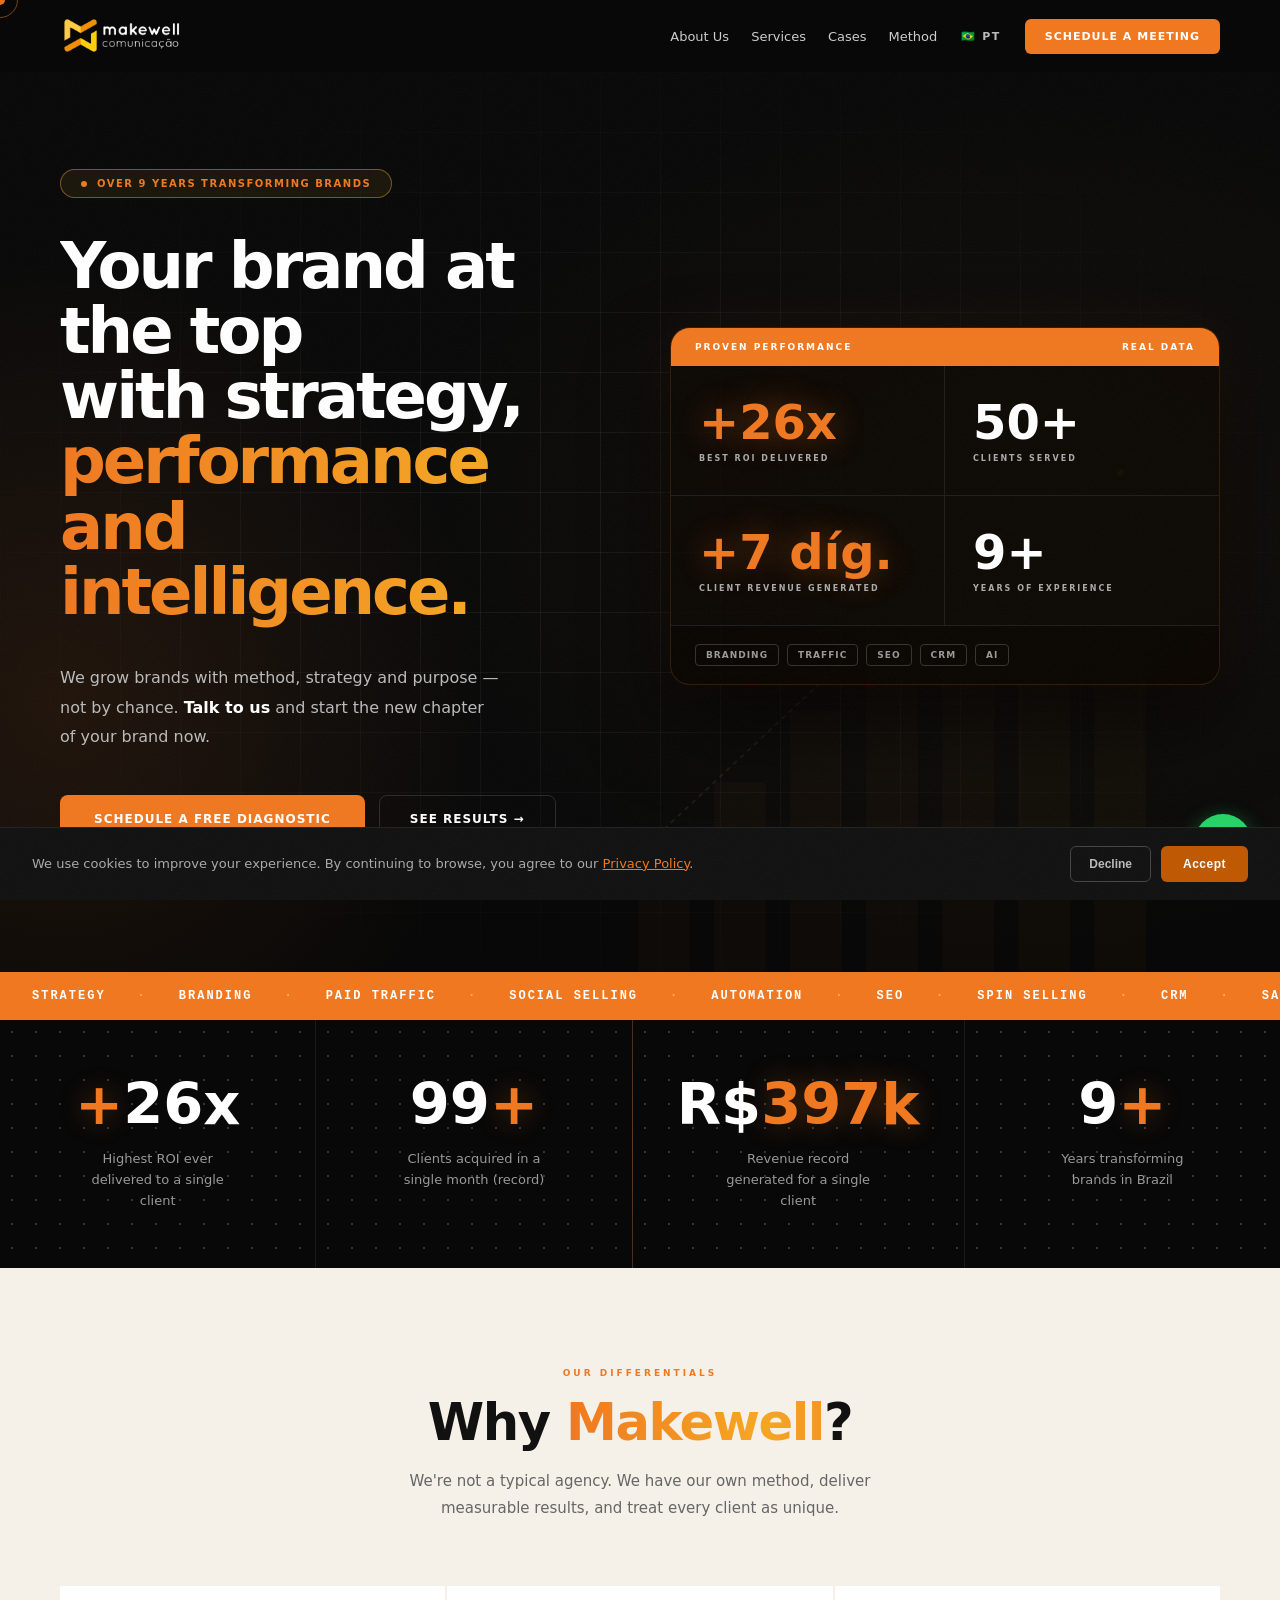
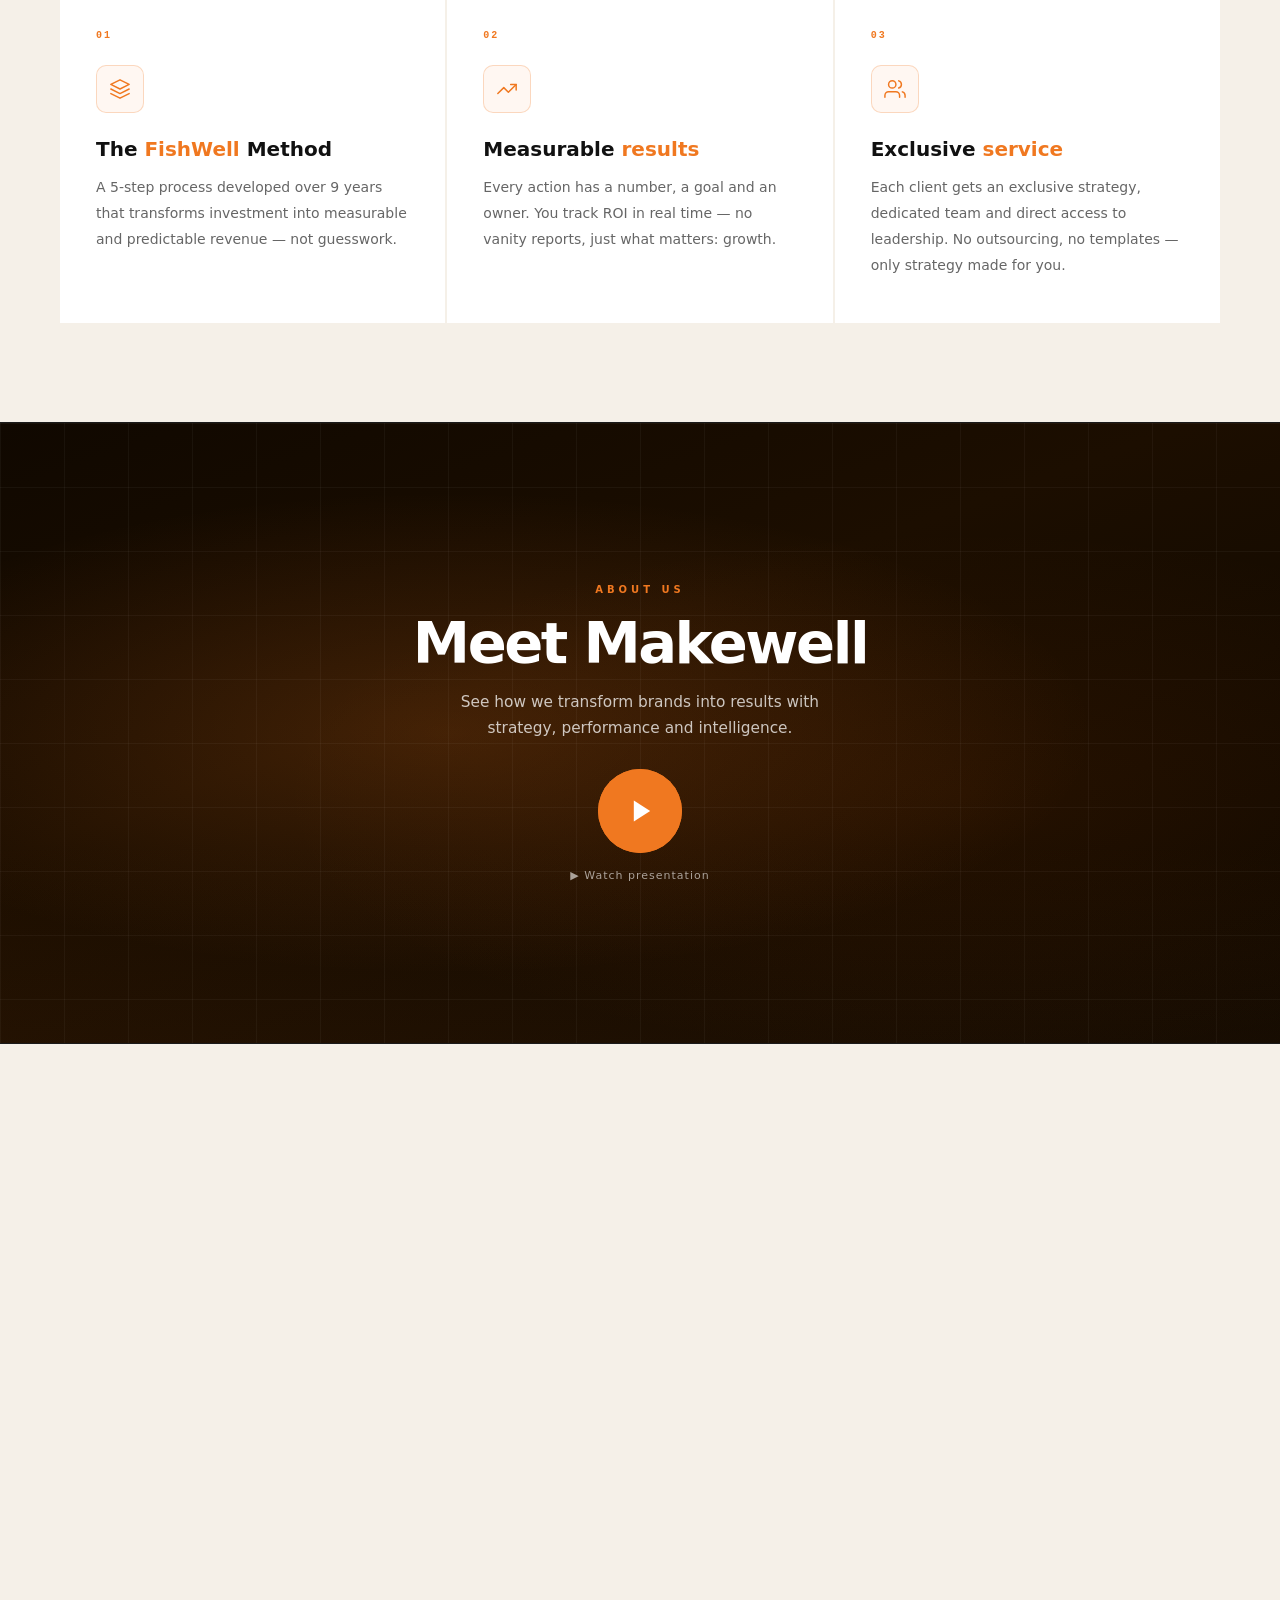
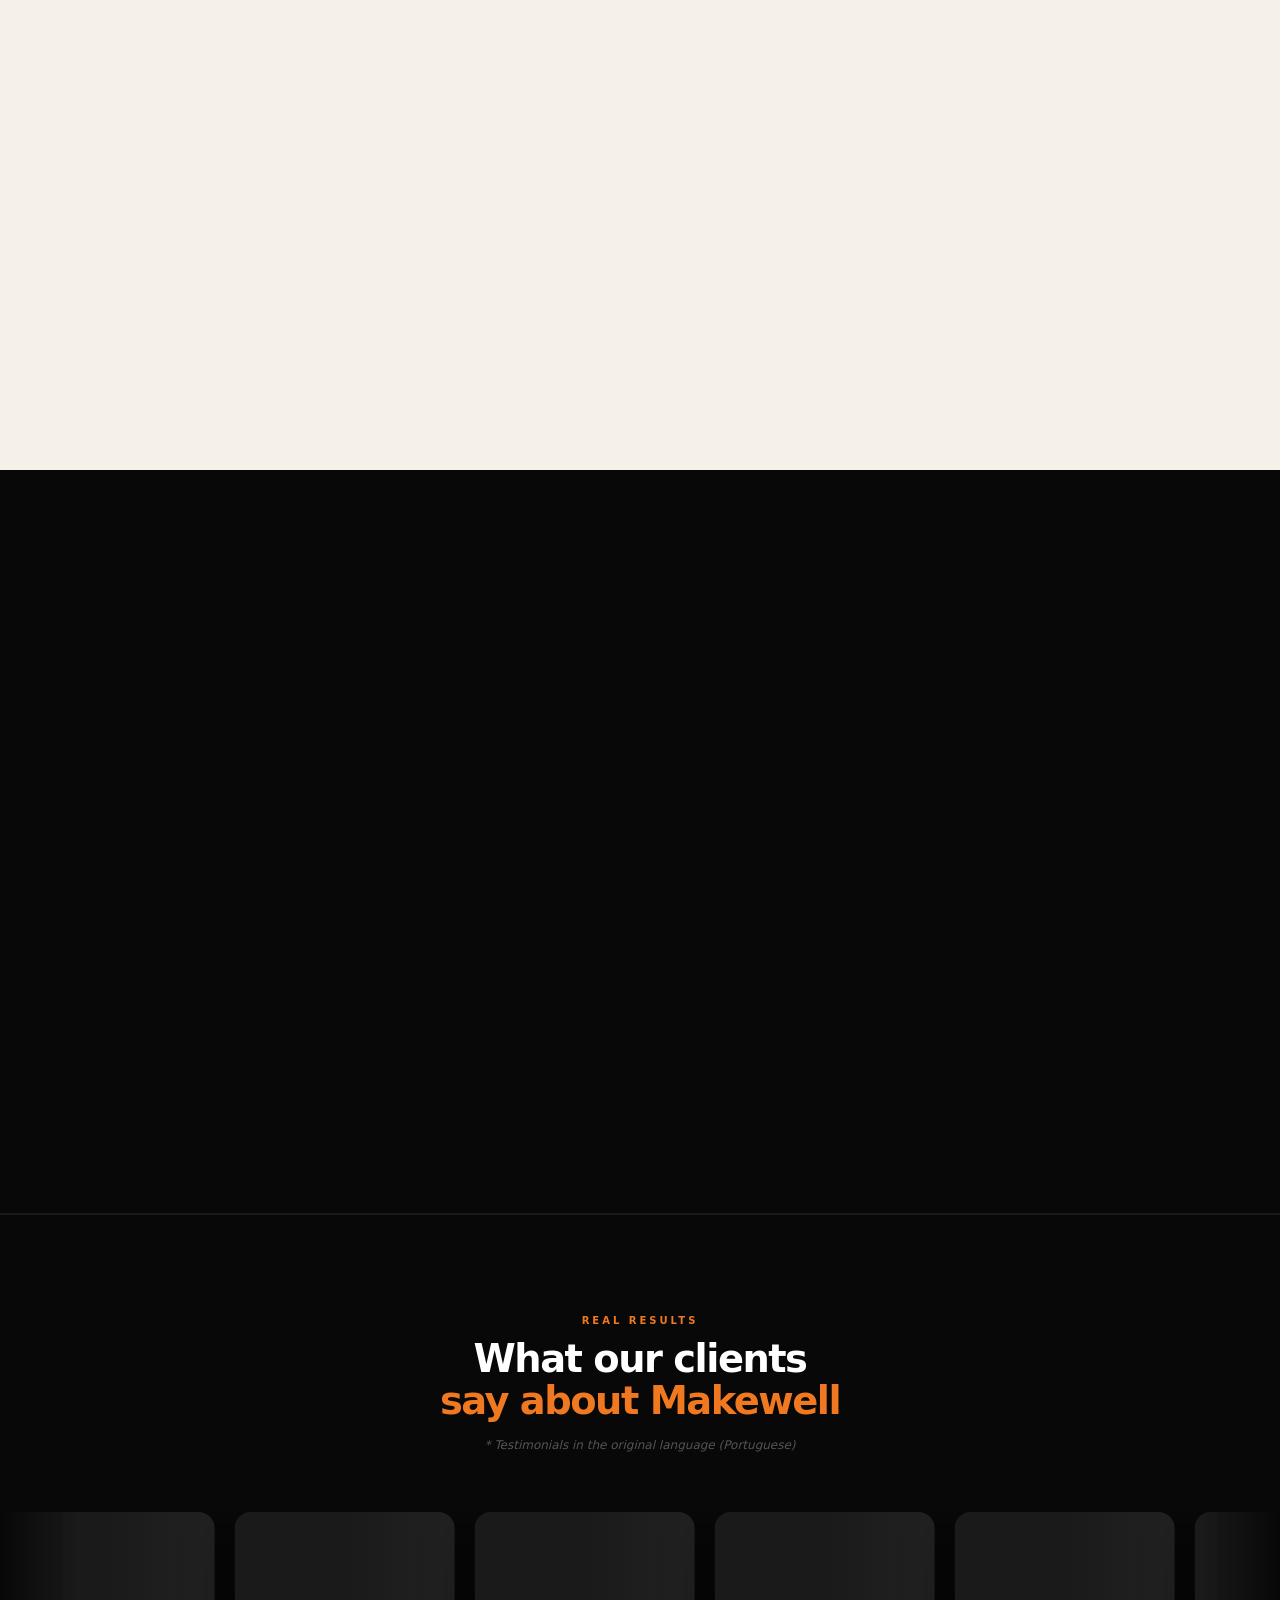
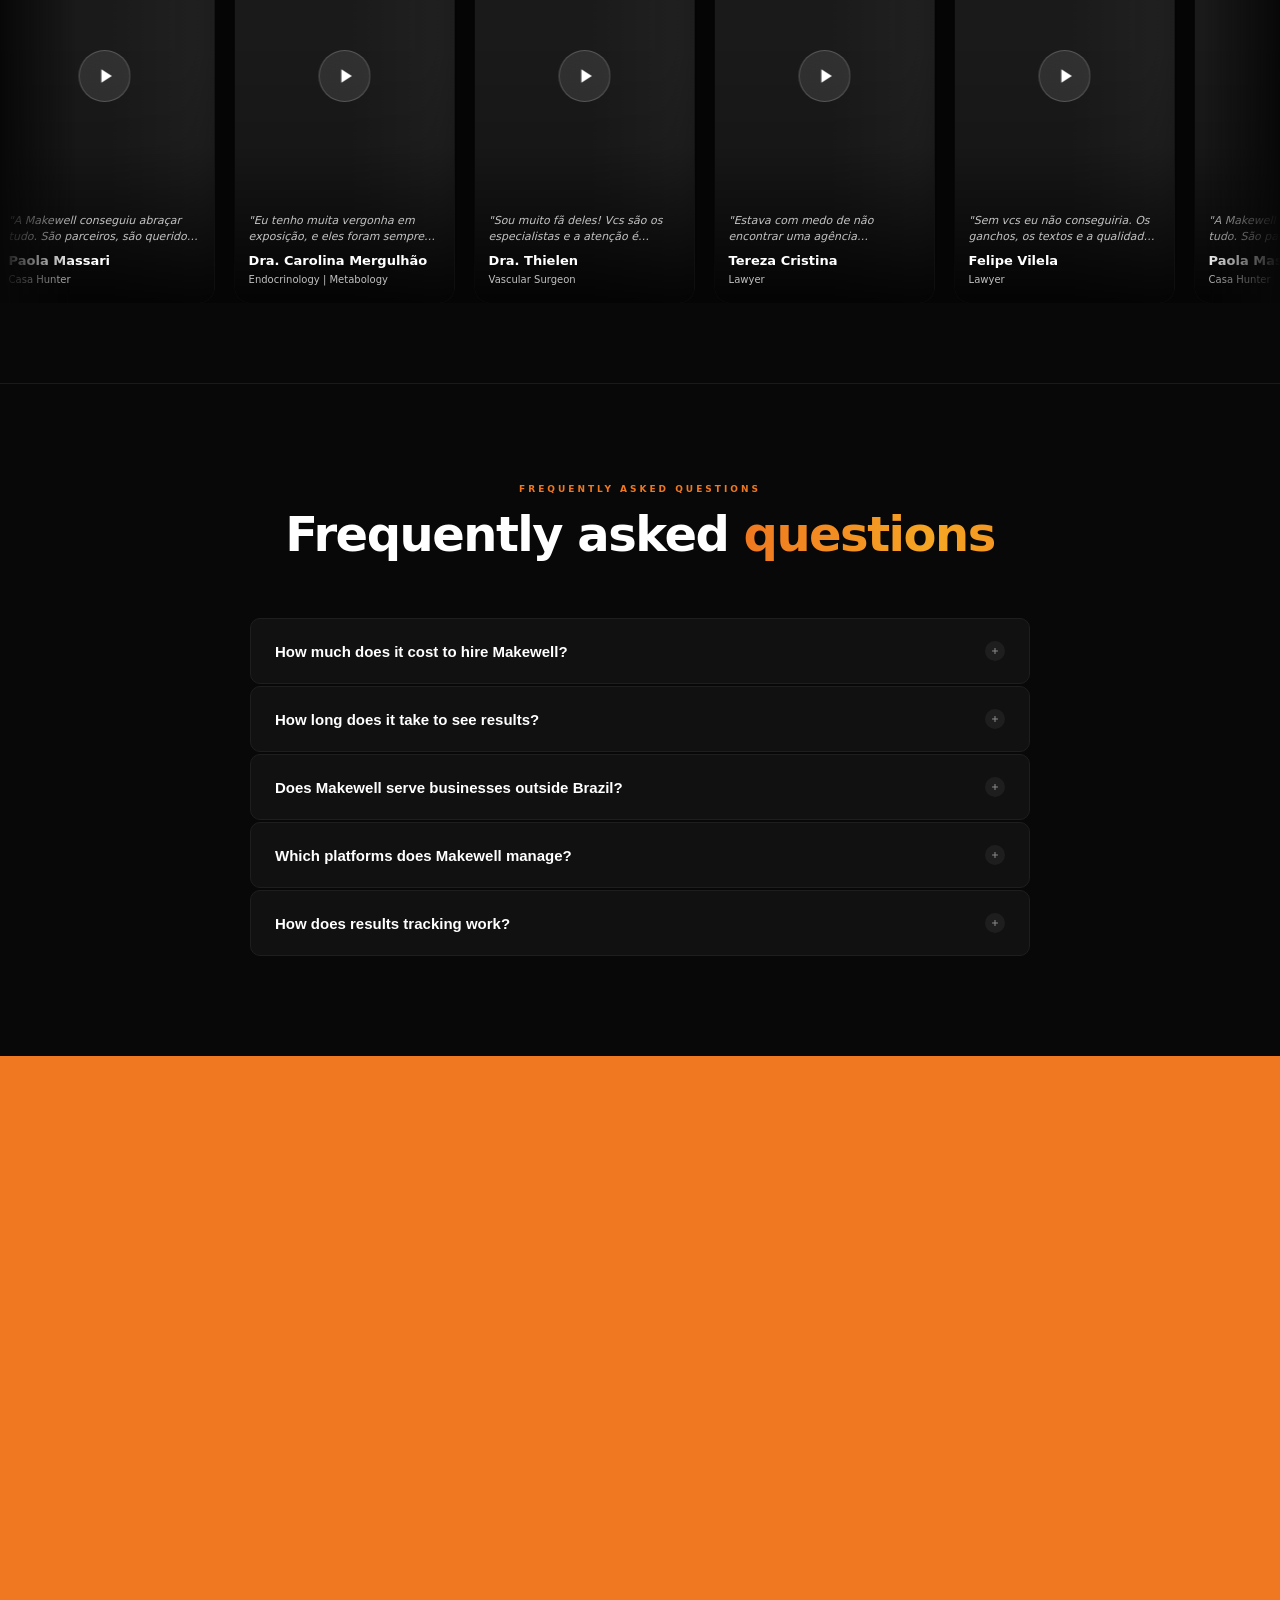
==== commit 046aa7be: "Remover animação do h1 hero para melhorar LCP mobile O h1.hero-h1 é o LCP element — animação heroFad" ====
--- a/en/index.html
+++ b/en/index.html
@@ -180,7 +180,7 @@
 }
 </script>
 
-<style>:root{--gold:#F07820;--gold-light:#F5A623;--dark:#080808;--dark2:#111111;--dark3:#1a1a1a;--gray:#888;--light:#f5f0e8;--white:#ffffff;}*,*::before,*::after{box-sizing:border-box;margin:0;padding:0;}html{scroll-behavior:smooth;overflow-x:hidden;}body{font-family:'Segoe UI',system-ui,-apple-system,sans-serif;background:var(--dark);color:var(--white);overflow-x:hidden;overflow-x:clip;}@media (hover:hover) and (pointer:fine){body{cursor:none;}.cursor{position:fixed;width:10px;height:10px;background:var(--gold);border-radius:50%;pointer-events:none;z-index:9999;transition:transform .15s ease;mix-blend-mode:difference;}.cursor-ring{position:fixed;width:36px;height:36px;border:1.5px solid var(--gold);border-radius:50%;pointer-events:none;z-index:9998;transition:all .25s ease;opacity:.5;}}.reveal{opacity:0;transform:translateY(52px) scale(.97);transition:opacity .7s cubic-bezier(.22,1,.36,1),transform .7s cubic-bezier(.22,1,.36,1);will-change:transform,opacity;}.reveal.visible{opacity:1;transform:none;will-change:auto;}.reveal-left{opacity:0;transform:translateX(-56px) scale(.97);transition:opacity .8s cubic-bezier(.22,1,.36,1),transform .8s cubic-bezier(.22,1,.36,1);will-change:transform,opacity;}.reveal-left.visible{opacity:1;transform:none;will-change:auto;}.reveal-right{opacity:0;transform:translateX(56px) scale(.97);transition:opacity .8s cubic-bezier(.22,1,.36,1),transform .8s cubic-bezier(.22,1,.36,1);will-change:transform,opacity;}.reveal-right.visible{opacity:1;transform:none;will-change:auto;}.hero .reveal,.hero .reveal-left,.hero .reveal-right{opacity:1;transform:none;transition:none;will-change:auto;}@keyframes heroFadeUp{from{opacity:0;transform:translateY(36px) scale(.97);filter:blur(5px);}to{opacity:1;transform:none;filter:blur(0);}}@keyframes heroSlideRight{from{opacity:0;transform:translateX(52px) scale(.97);filter:blur(3px);}to{opacity:1;transform:none;filter:blur(0);}}@keyframes heroScaleFade{from{opacity:0;transform:scale(.95) translateY(16px);}to{opacity:1;transform:none;}}.hero-pill{animation:heroFadeUp .65s cubic-bezier(.22,1,.36,1) .05s both;}h1.hero-h1{animation:heroFadeUp .60s cubic-bezier(.22,1,.36,1) .10s both;}.hero-p{animation:heroFadeUp .60s cubic-bezier(.22,1,.36,1) .25s both;}.hero-btns{animation:heroFadeUp .60s cubic-bezier(.22,1,.36,1) .40s both;}@media (min-width:861px){.hero-right{animation:heroSlideRight .80s cubic-bezier(.22,1,.36,1) .25s both;}}@media (max-width:860px){.hero-right{animation:heroScaleFade .65s cubic-bezier(.22,1,.36,1) .10s both;}}@media (prefers-reduced-motion:reduce){.hero-pill,h1.hero-h1,.hero-p,.hero-btns,.hero-right{animation:none;}}.tag{font-size:9px;font-weight:800;letter-spacing:3px;text-transform:uppercase;color:var(--gold);}.gold{background:linear-gradient(90deg,#F07820,#F5A623,#F07820,#C8922A,#F07820);background-size:300% 100%;-webkit-background-clip:text;-webkit-text-fill-color:transparent;background-clip:text;animation:shimmer-gold 4s linear infinite;}nav{position:fixed;top:0;left:0;right:0;z-index:1000;height:calc(72px + env(safe-area-inset-top,0px));padding:env(safe-area-inset-top,0px) 60px 0;display:flex;align-items:center;justify-content:space-between;background:#080808;transition:background .4s,border-color .4s;}nav.scrolled{background:rgba(8,8,8,.98);border-bottom:1px solid #1e1e1e;}header{position:relative;z-index:1000;}main{padding-top:calc(72px + env(safe-area-inset-top,0px));}section[id]{scroll-margin-top:80px;}.nav-logo{display:flex;align-items:center;text-decoration:none;}.nav-logo img{display:block;height:40px;width:auto;}.nav-right{display:flex;align-items:center;gap:24px;}.nav-links{display:flex;align-items:center;gap:22px;}.nav-links a{font-size:13px;font-weight:500;color:#ccc;text-decoration:none;transition:color .2s;white-space:nowrap;}.nav-links a:hover,.nav-links a:active{color:#fff;}.btn-nav{background:var(--gold);color:#fff;border:none;padding:11px 20px;font-weight:800;font-size:11px;letter-spacing:1px;text-transform:uppercase;cursor:pointer;border-radius:6px;transition:background .2s,transform .2s;white-space:nowrap;text-decoration:none;display:inline-flex;align-items:center;}.btn-nav:hover,.btn-nav:active{background:var(--gold-light);transform:translateY(-1px);}#lang-toggle{display:flex;align-items:center;gap:6px;}.lang-sep{color:#333;font-size:11px;}.lang-btn{background:none;border:none;cursor:pointer;font-size:11px;font-weight:800;letter-spacing:1.5px;color:#bbb;padding:4px 2px;transition:color .2s;text-transform:uppercase;}.lang-btn--active{color:var(--gold);}.lang-btn:hover,.lang-btn:active{color:#fff;}.mobile-lang-toggle{display:none;gap:12px;margin-top:28px;padding-top:20px;border-top:1px solid #161616;}.lang-link-back{font-size:11px;font-weight:800;letter-spacing:1.5px;color:#bbb;text-decoration:none;transition:color .2s;text-transform:uppercase;white-space:nowrap;}.lang-link-back:hover,.lang-link-back:active{color:#fff;}.hamburger{display:none;flex-direction:column;gap:5px;background:none;border:none;cursor:pointer;padding:6px;z-index:201;position:relative;}.hamburger span{display:block;width:24px;height:2px;background:#fff;transition:all .3s;border-radius:2px;}.hamburger.open span:nth-child(1){transform:translateY(7px) rotate(45deg);}.hamburger.open span:nth-child(2){opacity:0;}.hamburger.open span:nth-child(3){transform:translateY(-7px) rotate(-45deg);}.mobile-menu{display:none;position:fixed;inset:0;background:#080808;z-index:199;flex-direction:column;justify-content:flex-start;padding:100px 36px 36px;gap:0;}.mobile-menu.open{display:flex;}.mobile-menu a.mobile-link{font-size:13px;font-weight:800;letter-spacing:2.5px;text-transform:uppercase;color:#444;text-decoration:none;padding:20px 0;width:100%;border-bottom:1px solid #161616;transition:color .2s,border-color .2s;display:flex;align-items:center;justify-content:space-between;}.mobile-menu a.mobile-link .mn{font-size:10px;font-weight:600;letter-spacing:1px;color:#222;transition:color .2s;}.mobile-menu a.mobile-link:last-of-type{border-bottom:none;}.mobile-menu a.mobile-link:hover,.mobile-menu a.mobile-link:active{color:#fff;border-color:#2a2a2a;}.mobile-menu a.mobile-link:hover .mn,.mobile-menu a.mobile-link:active .mn{color:var(--gold);}.mobile-menu .btn-primary{margin-top:40px;width:100%;justify-content:center;}@media (max-width:860px){.mobile-lang-toggle{display:flex;}}.wa-float{position:fixed;bottom:calc(28px + env(safe-area-inset-bottom,0px));right:28px;z-index:300;width:58px;height:58px;border-radius:50%;background:#25D366;display:flex;align-items:center;justify-content:center;box-shadow:0 4px 20px rgba(37,211,102,.4);text-decoration:none;transition:transform .25s,box-shadow .25s;}.wa-float:hover,.wa-float:active{transform:scale(1.1);box-shadow:0 6px 28px rgba(37,211,102,.6);}.wa-float svg{width:30px;height:30px;fill:white;}.hero{min-height:100vh;display:grid;grid-template-columns:1fr 1fr;align-items:center;padding:48px 60px 80px;gap:60px;position:relative;overflow-x:hidden;}.hero-bg{position:absolute;inset:0;background:radial-gradient(ellipse 70% 70% at 80% 50%,#C8922A0a 0%,transparent 70%);}.hero-grid{position:absolute;inset:0;background-image:linear-gradient(rgba(255,255,255,.06) 1px,transparent 1px),linear-gradient(90deg,rgba(255,255,255,.06) 1px,transparent 1px);background-size:60px 60px;mask-image:radial-gradient(ellipse at center,black 20%,transparent 80%);-webkit-mask-image:radial-gradient(ellipse at center,black 20%,transparent 80%);}.hero-splash{position:absolute;right:0;top:0;width:52%;height:100%;pointer-events:none;z-index:1;overflow:hidden;opacity:0;animation:splash-fade 0.8s ease 0.2s forwards;}.hero-splash svg{width:100%;height:100%;}.hero-splash .sbar{transform-origin:bottom;transform:scaleY(0);opacity:0.032;animation:bar-rise 1.2s cubic-bezier(.22,1,.36,1) calc(.7s + var(--delay,0s)) forwards;}@keyframes bar-rise{to{transform:scaleY(1);}}@keyframes splash-fade{to{opacity:1;}}.hero-left{position:relative;z-index:2;overflow:hidden;min-width:0;}.hero-pill{display:inline-flex;align-items:center;gap:10px;border:1px solid #C8922A88;border-radius:99px;padding:8px 20px;font-size:10px;font-weight:700;letter-spacing:1.5px;text-transform:uppercase;color:var(--gold);background:#C8922A18;margin-bottom:36px;}.hero-pill-dot{width:6px;height:6px;border-radius:50%;background:var(--gold);animation:pulse 2s infinite;flex-shrink:0;}@keyframes pulse{0%,100%{opacity:1;transform:scale(1)}50%{opacity:.5;transform:scale(1.4)}}h1.hero-h1{font-size:clamp(38px,5vw,72px);font-weight:900;line-height:1.02;letter-spacing:-3px;color:#fff;margin-bottom:28px;max-width:100%;overflow:hidden;overflow-wrap:break-word;word-break:break-word;}h1.hero-h1 em{font-style:normal;display:block;padding-bottom:0.15em;background:linear-gradient(90deg,#F07820,#F5A623,#F07820,#C8922A,#F07820);background-size:300% 100%;-webkit-background-clip:text;-webkit-text-fill-color:transparent;background-clip:text;animation:shimmer-gold 4s linear infinite;}@keyframes shimmer-gold{0%{background-position:0% 50%}100%{background-position:300% 50%}}.hero-particles{position:absolute;inset:0;overflow:hidden;pointer-events:none;z-index:1;}.hero-particles span{position:absolute;width:2px;height:2px;border-radius:50%;background:rgba(240,120,32,.6);animation:float-particle var(--d) ease-in-out infinite;left:var(--x);top:var(--y);opacity:0;}@keyframes float-particle{0%{opacity:0;transform:translateY(0) scale(1);}20%{opacity:1;}80%{opacity:.6;}100%{opacity:0;transform:translateY(-120px) scale(0);}}.hero-p{font-size:16px;color:#bbb;line-height:1.85;max-width:440px;margin-bottom:44px;}.hero-btns{display:flex;gap:14px;flex-wrap:wrap;}.btn-primary{background:var(--gold);color:#fff;border:none;padding:16px 34px;font-weight:800;font-size:12px;letter-spacing:1px;text-transform:uppercase;cursor:pointer;border-radius:8px;transition:all .25s;display:inline-flex;align-items:center;text-decoration:none;}.btn-primary:hover,.btn-primary:active{background:var(--gold-light);transform:translateY(-2px);box-shadow:0 12px 32px rgba(240,120,32,.3);}.btn-outline{background:transparent;color:#fff;border:1px solid #ffffff22;padding:16px 30px;font-weight:700;font-size:12px;letter-spacing:1px;text-transform:uppercase;cursor:pointer;border-radius:8px;transition:all .25s;display:inline-flex;align-items:center;text-decoration:none;}.btn-outline:hover,.btn-outline:active{border-color:#ffffff55;background:#ffffff08;transform:translateY(-2px);}.btn-outline-dark{background:transparent;color:#111;border:1.5px solid #11111130;padding:12px 26px;font-weight:700;font-size:11px;letter-spacing:1px;text-transform:uppercase;cursor:pointer;border-radius:6px;transition:all .25s;white-space:nowrap;}.btn-outline-dark:hover,.btn-outline-dark:active{border-color:#111;background:#11111108;}.hero-right{position:relative;z-index:2;}.hero-card{background:#111;border:1px solid #222;border-radius:16px;overflow:hidden;}.hero-card-header{background:var(--gold);padding:14px 24px;display:flex;justify-content:space-between;}.hero-card-header span{font-size:9px;font-weight:800;letter-spacing:2px;text-transform:uppercase;color:#fff;}.hero-stats{display:grid;grid-template-columns:1fr 1fr;}.hero-stat{padding:32px 28px;border-right:1px solid #1e1e1e;border-bottom:1px solid #1e1e1e;}.hero-stat:nth-child(2n){border-right:none;}.hero-stat:nth-last-child(-n+2){border-bottom:none;}.hero-stat-value{font-size:48px;font-weight:900;line-height:1;color:#fff;margin-bottom:8px;}.hero-stat-value.accent{color:var(--gold);}.hero-stat-label{font-size:8px;font-weight:700;letter-spacing:2px;text-transform:uppercase;color:#aaa;}.hero-tag-bar{padding:18px 24px;border-top:1px solid #1e1e1e;display:flex;gap:8px;flex-wrap:wrap;}.htag{font-size:9px;font-weight:700;letter-spacing:1px;text-transform:uppercase;color:#999;padding:5px 10px;border:1px solid #333;border-radius:4px;}.porque{padding:100px 60px;background:var(--light);}.porque-header{text-align:center;margin-bottom:64px;}.porque-h2{font-size:clamp(30px,4vw,52px);font-weight:900;letter-spacing:-1.5px;color:#111;margin-top:14px;margin-bottom:16px;}.porque-sub{font-size:15px;color:#666;max-width:520px;margin:0 auto;line-height:1.8;}.porque-grid{display:grid;grid-template-columns:repeat(3,1fr);gap:2px;}.porque-card{background:#fff;padding:44px 36px;position:relative;overflow:hidden;transition:background .3s,transform .3s,box-shadow .3s;cursor:default;}.porque-card::before{content:'';position:absolute;top:0;left:0;right:0;height:3px;background:linear-gradient(90deg,var(--gold),var(--gold-light));transform:scaleX(0);transform-origin:left;transition:transform .5s ease;}.porque-card:hover,.porque-card:active{background:#111;transform:translateY(-6px);box-shadow:0 20px 50px rgba(0,0,0,.2);z-index:1;}.porque-card:hover::before,.porque-card:active::before{transform:scaleX(1);}.porque-card:hover .porque-title,.porque-card:active .porque-title{color:var(--gold);}.porque-card:hover .porque-title span,.porque-card:active .porque-title span{color:var(--gold-light);}.porque-card:hover .porque-desc,.porque-card:active .porque-desc{color:#888;}.porque-card-num{font-family:'Courier New',monospace;font-size:10px;font-weight:700;letter-spacing:2px;color:var(--gold);margin-bottom:24px;}.porque-icon{width:48px;height:48px;border:1px solid rgba(240,120,32,.25);border-radius:10px;display:flex;align-items:center;justify-content:center;margin-bottom:24px;background:rgba(240,120,32,.06);}.porque-icon svg{width:22px;height:22px;color:var(--gold);}.porque-title{font-size:20px;font-weight:900;color:#111;margin-bottom:14px;line-height:1.2;transition:color .3s;}.porque-title span{color:var(--gold);transition:color .3s;}.porque-desc{font-size:14px;color:#666;line-height:1.85;transition:color .3s;}@media (max-width:860px){.porque{padding:72px 32px;}.porque-grid{grid-template-columns:1fr;}}@media (max-width:768px){.porque{padding:60px 20px;}}.inst-section{position:relative;background:#050505;border-top:1px solid #1a1a1a;border-bottom:1px solid #1a1a1a;overflow:hidden;cursor:pointer;}.inst-cinema{position:relative;width:100%;aspect-ratio:16/9;max-height:620px;background:linear-gradient(160deg,#100800 0%,#1c0e00 40%,#0a0600 100%);display:flex;align-items:center;justify-content:center;overflow:hidden;}.inst-cinema::before{content:'';position:absolute;inset:0;background:radial-gradient(ellipse at 35% 50%,rgba(240,120,32,.18) 0%,transparent 55%),radial-gradient(ellipse at 75% 60%,rgba(200,80,0,.1) 0%,transparent 50%);pointer-events:none;}.inst-cinema-grid{position:absolute;inset:0;background-image:linear-gradient(rgba(255,255,255,.04) 1px,transparent 1px),linear-gradient(90deg,rgba(255,255,255,.04) 1px,transparent 1px);background-size:64px 64px;pointer-events:none;}.inst-cinema-lines{position:absolute;bottom:0;left:0;right:0;height:200px;background:linear-gradient(to top,rgba(240,120,32,.06) 0%,transparent 100%);pointer-events:none;}.inst-cinema-content{position:relative;z-index:2;text-align:center;display:flex;flex-direction:column;align-items:center;gap:20px;}.inst-cinema-label{font-size:10px;font-weight:800;letter-spacing:4px;text-transform:uppercase;color:var(--gold);}.inst-cinema-title{font-size:clamp(32px,4.5vw,68px);font-weight:900;letter-spacing:-2.5px;color:#fff;line-height:1.02;}.inst-cinema-sub{font-size:clamp(13px,1.2vw,16px);color:rgba(255,255,255,.75);max-width:380px;line-height:1.7;margin-top:-4px;}.inst-play-btn{position:relative;width:84px;height:84px;border-radius:50%;background:var(--gold);border:none;cursor:pointer;display:flex;align-items:center;justify-content:center;margin-top:8px;transition:transform .2s,background .2s;}.inst-play-btn::before{content:'';position:absolute;inset:0;border-radius:50%;background:var(--gold);animation:play-pulse 2.5s ease-out infinite;will-change:transform,opacity;}.inst-play-btn:hover,.inst-play-btn:active{transform:scale(1.1);background:#f08020;}.inst-play-btn svg{position:relative;width:28px;height:28px;fill:#fff;margin-left:5px;}@keyframes play-pulse{0%{transform:scale(1);opacity:.55}70%{transform:scale(1.85);opacity:0}100%{transform:scale(1.85);opacity:0}}.inst-duration{font-size:11px;color:rgba(255,255,255,.6);letter-spacing:1px;margin-top:-4px;}.inst-modal{display:none;position:fixed;inset:0;z-index:1000;background:rgba(0,0,0,.96);backdrop-filter:blur(24px);-webkit-backdrop-filter:blur(24px);align-items:center;justify-content:center;}.inst-modal.open{display:flex;}.inst-modal-inner{position:relative;width:min(900px,94vw);}.inst-modal-video-wrap{border-radius:14px;overflow:hidden;background:#000;padding-bottom:56.25%;position:relative;box-shadow:0 48px 140px rgba(0,0,0,.9);}.inst-modal-video-wrap iframe{position:absolute;inset:0;width:100%;height:100%;display:block;border:none;}.inst-modal-close{position:absolute;top:-48px;right:0;background:rgba(255,255,255,.08);border:1px solid rgba(255,255,255,.15);color:#fff;font-size:16px;width:38px;height:38px;border-radius:50%;cursor:pointer;display:flex;align-items:center;justify-content:center;transition:background .2s;}.inst-modal-close:hover,.inst-modal-close:active{background:rgba(255,255,255,.18);}@media (max-width:768px){.inst-section{padding:0;}.inst-cinema{aspect-ratio:auto;min-height:400px;padding:60px 24px;}.inst-play-btn{width:68px;height:68px;}.inst-modal-inner{width:94vw;}.inst-modal-close{top:-44px;}}.depo-section{background:#080808;padding:100px 0 80px;border-top:1px solid #1a1a1a;border-bottom:1px solid #1a1a1a;overflow:hidden;}.depo-header{text-align:center;margin-bottom:60px;padding:0 40px;}.depo-label{font-size:10px;font-weight:800;letter-spacing:3px;text-transform:uppercase;color:var(--gold);margin-bottom:12px;}.depo-title{font-size:clamp(28px,3vw,44px);font-weight:900;letter-spacing:-1.5px;color:#fff;line-height:1.1;}.depo-title span{color:var(--gold);}.depo-lang-note{font-size:12px;color:#555;margin-top:16px;font-style:italic;}.depo-marquee{display:flex;width:max-content;will-change:transform;}.depo-marquee-wrap{overflow:hidden;mask-image:linear-gradient(to right,transparent 0%,black 6%,black 94%,transparent 100%);-webkit-mask-image:linear-gradient(to right,transparent 0%,black 6%,black 94%,transparent 100%);}.reel-card{flex:0 0 220px;margin-right:20px;cursor:pointer;}.reel-card-video{position:relative;border-radius:16px;overflow:hidden;background:#111;padding-bottom:177.78%;box-shadow:0 20px 50px rgba(0,0,0,.6);transition:transform .3s,box-shadow .3s;}.reel-card:hover .reel-card-video,.reel-card:active .reel-card-video{transform:translateY(-8px) scale(1.02);box-shadow:0 36px 80px rgba(0,0,0,.8);}.reel-card-video video{position:absolute;inset:0;width:100%;height:100%;object-fit:cover;display:block;}.reel-card-overlay{position:absolute;inset:0;background:linear-gradient(to top,rgba(0,0,0,.85) 0%,rgba(0,0,0,.1) 40%,transparent 65%);pointer-events:none;}.reel-card-play{position:absolute;top:42%;left:50%;transform:translate(-50%,-50%);width:52px;height:52px;border-radius:50%;background:rgba(255,255,255,.1);backdrop-filter:blur(12px);-webkit-backdrop-filter:blur(12px);border:1.5px solid rgba(255,255,255,.2);display:flex;align-items:center;justify-content:center;transition:all .25s;pointer-events:none;}.reel-card:hover .reel-card-play,.reel-card:active .reel-card-play{background:var(--gold);border-color:var(--gold);transform:translate(-50%,-50%) scale(1.12);}.reel-card-play svg{width:18px;height:18px;fill:#fff;margin-left:3px;}.reel-card-info{position:absolute;bottom:0;left:0;right:0;padding:14px 14px 16px;}.reel-card-quote{font-size:11px;color:rgba(255,255,255,.75);font-style:italic;line-height:1.45;margin-bottom:8px;display:-webkit-box;-webkit-line-clamp:2;-webkit-box-orient:vertical;overflow:hidden;}.reel-card-name{font-size:13px;font-weight:700;color:#fff;line-height:1.3;}.reel-card-role{font-size:10px;color:rgba(255,255,255,.75);margin-top:3px;line-height:1.4;}.reel-modal{display:none;position:fixed;inset:0;z-index:999;background:rgba(0,0,0,.92);backdrop-filter:blur(20px);-webkit-backdrop-filter:blur(20px);align-items:center;justify-content:center;}.reel-modal.open{display:flex;}.reel-modal-inner{position:relative;width:min(380px,90vw);}.reel-modal-video-wrap{border-radius:18px;overflow:hidden;background:#000;padding-bottom:177.78%;position:relative;box-shadow:0 40px 120px rgba(0,0,0,.9);}.reel-modal-video-wrap iframe{position:absolute;inset:0;width:100%;height:100%;display:block;border:none;}.reel-modal-close{position:absolute;top:-44px;right:0;background:rgba(255,255,255,.1);border:1px solid rgba(255,255,255,.2);color:#fff;font-size:18px;width:36px;height:36px;border-radius:50%;cursor:pointer;display:flex;align-items:center;justify-content:center;transition:background .2s;}.reel-modal-close:hover,.reel-modal-close:active{background:rgba(255,255,255,.2);}.reel-modal-info{text-align:center;margin-top:20px;}.reel-modal-name{font-size:16px;font-weight:700;color:#fff;}.reel-modal-role{font-size:12px;color:rgba(255,255,255,.75);margin-top:4px;}@media (max-width:768px){.depo-section{padding:60px 0;}.depo-header{padding:0 20px;margin-bottom:40px;}.reel-card{flex:0 0 150px;margin-right:14px;}.reel-modal-inner{width:88vw;}.reel-modal-close{top:-40px;}}.ticker{background:var(--gold);height:48px;overflow:hidden;white-space:nowrap;display:flex;align-items:center;}.ticker-track{display:inline-flex;align-items:center;height:100%;animation:ticker 30s linear infinite;}@keyframes ticker{from{transform:translateX(0)}to{transform:translateX(-50%)}}.ticker-item{font-family:'Courier New',monospace;font-size:12px;font-weight:700;letter-spacing:2px;text-transform:uppercase;color:#fff;padding:0 32px;}.ticker-sep{color:rgba(255,255,255,.4);padding:0;}.numbers{display:grid;grid-template-columns:repeat(4,1fr);background:#1a1a1a;gap:1px;position:relative;overflow:hidden;}.numbers::before{content:'';position:absolute;left:50%;top:50%;transform:translate(-50%,-50%);width:700px;height:700px;background:radial-gradient(ellipse at center,rgba(240,120,32,.35) 0%,transparent 65%);pointer-events:none;z-index:0;}.number-item{background-color:var(--dark);background-image:radial-gradient(rgba(255,255,255,.18) 1px,transparent 1px);background-size:24px 24px;padding:56px 44px;display:flex;flex-direction:column;align-items:center;text-align:center;position:relative;z-index:1;}.number-value{font-size:clamp(44px,4.5vw,64px);font-weight:900;line-height:1;color:#fff;margin-bottom:14px;white-space:nowrap;}.number-value .accent{color:var(--gold);}.number-desc{font-size:13px;color:#999;line-height:1.65;max-width:160px;text-align:center;}.metodo{padding:120px 60px;background:var(--light);}.metodo-header{display:flex;justify-content:space-between;align-items:flex-end;margin-bottom:64px;gap:32px;}.metodo-right{display:flex;flex-direction:column;align-items:flex-end;gap:16px;}h2.metodo-h2{font-size:clamp(32px,4vw,52px);font-weight:900;letter-spacing:-1.5px;color:#111;margin-top:14px;}.metodo-sub{font-size:14px;color:#666;max-width:300px;line-height:1.7;text-align:right;}.metodo-steps{display:grid;grid-template-columns:repeat(5,1fr);gap:2px;}.step{background:#fff;padding:44px 28px;position:relative;overflow:hidden;transition:background .3s,transform .3s,box-shadow .3s;cursor:default;}.step:hover,.step:active{background:#111;transform:translateY(-6px);box-shadow:0 20px 50px rgba(0,0,0,.2);z-index:1;}.step:hover .step-title,.step:active .step-title{color:var(--gold);}.step:hover .step-desc,.step:active .step-desc{color:#888;}.step::before{content:'';position:absolute;top:0;left:0;right:0;height:3px;background:linear-gradient(90deg,var(--gold),var(--gold-light));transform:scaleX(0);transform-origin:left;transition:transform .5s ease;}.step:hover::before,.step:active::before{transform:scaleX(1);}.step-num{font-family:'Courier New',monospace;font-size:10px;font-weight:700;letter-spacing:2px;color:var(--gold);margin-bottom:18px;}.step-title{font-size:12px;font-weight:900;letter-spacing:.5px;text-transform:uppercase;color:#111;margin-bottom:10px;}.step-desc{font-size:12px;color:#666;line-height:1.75;}.services{padding:120px 60px;border-bottom:1px solid #1a1a1a;position:relative;overflow:hidden;}.services::before{content:'';position:absolute;top:-160px;right:-160px;width:520px;height:520px;border-radius:50%;background:radial-gradient(circle,rgba(240,120,32,.35) 0%,transparent 70%);pointer-events:none;}.services::after{content:'';position:absolute;bottom:60px;left:60px;width:280px;height:280px;background-image:linear-gradient(rgba(255,255,255,.15) 1px,transparent 1px),linear-gradient(90deg,rgba(255,255,255,.15) 1px,transparent 1px);background-size:32px 32px;mask-image:radial-gradient(ellipse at center,black 20%,transparent 80%);-webkit-mask-image:radial-gradient(ellipse at center,black 20%,transparent 80%);pointer-events:none;}.services-header{margin-bottom:64px;position:relative;z-index:1;}h2.services-h2{font-size:clamp(32px,4vw,52px);font-weight:900;letter-spacing:-1.5px;color:#fff;margin-top:14px;}.services-grid{display:grid;grid-template-columns:repeat(3,1fr);gap:2px;background:#1a1a1a;position:relative;z-index:1;}.service-card{background:var(--dark);padding:40px 34px;position:relative;overflow:hidden;transition:background .3s;cursor:default;display:flex;flex-direction:column;}.service-card::after{content:'';position:absolute;inset:0;background:linear-gradient(135deg,#C8922A08,transparent 60%);opacity:0;transition:opacity .4s;}.service-card:hover,.service-card:active{background:#111;}.service-card:hover::after,.service-card:active::after{opacity:1;}.service-icon{width:52px;height:52px;border:1px solid rgba(240,120,32,.25);border-radius:12px;display:flex;align-items:center;justify-content:center;margin-bottom:28px;background:rgba(240,120,32,.06);}.service-icon svg{width:26px;height:26px;stroke:var(--gold);fill:none;stroke-width:1.6;stroke-linecap:round;stroke-linejoin:round;}.service-tag{font-size:9px;font-weight:800;letter-spacing:2.5px;text-transform:uppercase;color:var(--gold);margin-bottom:12px;}.service-title{font-size:19px;font-weight:800;color:#fff;margin-bottom:12px;line-height:1.3;}.service-desc{font-size:13px;color:#999;line-height:1.8;margin-bottom:24px;flex:1;}.service-list{display:flex;flex-direction:column;gap:8px;list-style:none;}.service-list li{font-size:12px;color:#aaa;display:flex;gap:10px;}.service-list li::before{content:'→';color:var(--gold);flex-shrink:0;}.cases{padding:120px 60px;background:var(--light);}.cases-header{display:flex;justify-content:space-between;align-items:flex-end;margin-bottom:64px;gap:24px;}h2.cases-h2{font-size:clamp(32px,4vw,52px);font-weight:900;letter-spacing:-1.5px;color:#111;margin-top:14px;}.cases-grid{display:grid;grid-template-columns:1fr 1fr;gap:3px;margin-bottom:3px;}.case-card{background:#111;border-radius:12px;overflow:hidden;transition:transform .3s;cursor:default;}.case-card:hover,.case-card:active{transform:scale(1.01);}.case-header{background:var(--gold);padding:15px 28px;display:flex;justify-content:space-between;align-items:center;}.case-sector{font-size:9px;font-weight:800;letter-spacing:2px;text-transform:uppercase;color:#fff;}.case-roi{font-size:9px;font-weight:700;letter-spacing:1px;text-transform:uppercase;color:rgba(255,255,255,.8);}.case-body{padding:32px 28px;}.case-title{font-size:22px;font-weight:900;color:#fff;margin-bottom:4px;}.case-sub{font-family:'Courier New',monospace;font-size:10px;letter-spacing:1px;text-transform:uppercase;color:#999;margin-bottom:24px;}.case-metrics{display:grid;grid-template-columns:repeat(3,1fr);gap:1px;background:#222;border-radius:8px;overflow:hidden;margin-bottom:20px;}.case-metric{background:#161616;padding:18px 12px;text-align:center;}.case-metric-value{font-size:30px;font-weight:900;color:#fff;}.case-metric-value.accent{color:var(--gold);}.case-metric-label{font-size:7px;font-weight:700;letter-spacing:2px;text-transform:uppercase;color:#999;margin-top:5px;}.case-quote{padding:14px 18px;background:#161616;border-left:2px solid var(--gold);border-radius:0 8px 8px 0;}.case-quote p{font-size:12px;color:#ccc;line-height:1.7;font-style:italic;margin-bottom:7px;}.case-quote cite{font-size:8px;font-weight:700;letter-spacing:1.5px;text-transform:uppercase;color:#999;font-style:normal;}.cases-cta{background:#111;padding:34px 38px;display:flex;justify-content:space-between;align-items:center;gap:24px;flex-wrap:wrap;}.cases-cta-text .tag{margin-bottom:8px;}.cases-cta-text strong{font-size:21px;font-weight:900;color:#fff;}.cases-cta-text strong em{font-style:normal;color:var(--gold);}.about{padding:120px 60px;display:grid;grid-template-columns:1fr 1fr;gap:80px;align-items:center;border-bottom:1px solid #1a1a1a;position:relative;overflow:hidden;}.about::before{content:'';position:absolute;right:-100px;top:50%;transform:translateY(-50%);width:480px;height:480px;border-radius:50%;background:radial-gradient(circle,rgba(240,120,32,.32) 0%,transparent 70%);pointer-events:none;}.about::after{content:'';position:absolute;top:60px;left:-20px;width:200px;height:200px;background-image:radial-gradient(rgba(255,255,255,.25) 1px,transparent 1px);background-size:18px 18px;mask-image:radial-gradient(ellipse at center,black 30%,transparent 75%);-webkit-mask-image:radial-gradient(ellipse at center,black 30%,transparent 75%);pointer-events:none;}h2.about-h2{font-size:clamp(32px,4vw,50px);font-weight:900;letter-spacing:-1.5px;color:#fff;margin-top:14px;margin-bottom:22px;}.about-p{font-size:15px;color:#888;line-height:1.9;margin-bottom:22px;}.about-quote{padding:20px 22px;background:#111;border:1px solid #222;border-left:3px solid var(--gold);border-radius:0 10px 10px 0;margin-bottom:32px;}.about-quote p{font-size:14px;color:#ccc;line-height:1.75;font-style:italic;}.team{display:flex;flex-direction:column;gap:12px;margin-bottom:12px;}.team-card{background:#111;border:1px solid #1e1e1e;border-radius:12px;padding:22px 26px;display:flex;align-items:center;gap:18px;transition:border-color .3s;cursor:default;}.team-card:hover,.team-card:active{border-color:#C8922A44;}.team-avatar{width:110px;height:110px;border-radius:50%;border:3px solid var(--gold);flex-shrink:0;overflow:hidden;}.team-avatar img{width:100%;height:100%;object-fit:cover;object-position:center top;display:block;}.team-name{font-size:15px;font-weight:800;color:#fff;margin-bottom:5px;}.team-role{font-size:9px;font-weight:700;letter-spacing:1.5px;text-transform:uppercase;color:#999;}.about-stats{background:#111;border:1px solid #1e1e1e;border-radius:12px;padding:26px;display:grid;grid-template-columns:repeat(3,1fr);text-align:center;}.about-stat{padding:4px 12px;}.about-stat:not(:last-child){border-right:1px solid #222;}.about-stat-val{font-size:28px;font-weight:900;color:var(--gold);}.about-stat-label{font-size:8px;font-weight:700;letter-spacing:2px;text-transform:uppercase;color:#999;margin-top:5px;}.cta-section{background:var(--gold);padding:120px 60px;text-align:center;position:relative;overflow:hidden;}.cta-particles span{background:rgba(255,255,255,.5);}.cta-circle{position:absolute;border-radius:50%;border:1px solid rgba(255,255,255,.1);left:50%;top:50%;transform:translate(-50%,-50%);pointer-events:none;}.cta-pill{display:inline-flex;align-items:center;gap:10px;border:1.5px solid rgba(255,255,255,.4);border-radius:99px;padding:8px 20px;font-size:10px;font-weight:800;letter-spacing:1.5px;text-transform:uppercase;color:#fff;margin-bottom:28px;}.cta-pill-dot{width:6px;height:6px;border-radius:50%;background:#fff;flex-shrink:0;animation:pulse 2s infinite;}h2.cta-h2{font-size:clamp(36px,5vw,64px);font-weight:900;letter-spacing:-2px;color:#fff;line-height:1.06;margin-bottom:18px;}.cta-p{font-size:16px;color:rgba(255,255,255,.8);line-height:1.8;max-width:420px;margin:0 auto 44px;}.cta-btns{display:flex;gap:14px;justify-content:center;flex-wrap:wrap;}.btn-dark{background:#111;color:#fff;border:none;padding:16px 34px;font-weight:800;font-size:12px;letter-spacing:1px;text-transform:uppercase;cursor:pointer;border-radius:8px;transition:all .25s;display:inline-flex;align-items:center;text-decoration:none;}.btn-dark:hover,.btn-dark:active{background:#000;transform:translateY(-2px);}.btn-white-outline{background:transparent;color:#fff;border:2px solid rgba(255,255,255,.5);padding:14px 30px;font-weight:700;font-size:12px;letter-spacing:1px;text-transform:uppercase;cursor:pointer;border-radius:8px;transition:all .25s;display:inline-flex;align-items:center;text-decoration:none;}.btn-white-outline:hover,.btn-white-outline:active{border-color:#fff;background:rgba(255,255,255,.1);}footer{background:var(--dark);border-top:1px solid #1a1a1a;}.footer-main{padding:72px 60px 56px;display:grid;grid-template-columns:220px 1fr 1fr 1fr 1fr;gap:48px;}.footer-brand img{height:52px;width:auto;margin-bottom:20px;display:block;}.footer-socials{display:flex;gap:12px;margin-top:4px;}.footer-social{width:36px;height:36px;border-radius:50%;background:#2e2e2e;display:flex;align-items:center;justify-content:center;transition:background .2s;text-decoration:none;}.footer-social:hover,.footer-social:active{background:var(--gold);}.footer-social svg{width:16px;height:16px;fill:#ccc;}.footer-col-title{font-size:15px;font-weight:800;color:var(--gold);margin-bottom:20px;}.footer-col p{font-size:13px;color:#888;line-height:1.8;}.footer-col-links{display:flex;flex-direction:column;gap:10px;}.footer-col-links a{font-size:13px;color:#999;text-decoration:none;transition:color .2s;}.footer-col-links a:hover,.footer-col-links a:active{color:#fff;}.footer-address-line{font-size:13px;color:#999;line-height:1.75;margin-bottom:16px;}.footer-contact a{display:block;font-size:13px;color:#999;text-decoration:none;transition:color .2s;margin-bottom:6px;}.footer-contact a:hover,.footer-contact a:active{color:#fff;}.footer-cnpj{font-size:12px;color:#999;margin-top:4px;}.footer-bottom{border-top:1px solid #2a2a2a;padding:20px 60px;text-align:center;}.footer-bottom p{font-size:13px;color:#888;}@media (max-width:1024px){.footer-main{grid-template-columns:1fr 1fr 1fr;gap:36px;padding:56px 32px 40px;}}@media (max-width:768px){.footer-main{grid-template-columns:1fr 1fr;padding:48px 20px 36px;gap:32px;text-align:left;}.footer-col p,.footer-col-links,.footer-address-line,.footer-contact{text-align:left;}.footer-bottom{padding:16px 20px;}}@media (max-width:480px){.footer-main{grid-template-columns:1fr;}.footer-col p,.footer-col-links,.footer-address-line,.footer-contact{text-align:left;}}#progress-bar{position:fixed;top:0;left:0;height:3px;width:0%;background:linear-gradient(90deg,var(--gold),var(--gold-light));z-index:9999;transition:width .1s linear;pointer-events:none;}#back-to-top{position:fixed;bottom:calc(98px + env(safe-area-inset-bottom,0px));right:35px;width:44px;height:44px;border-radius:50%;background:var(--gold);border:none;cursor:pointer;display:flex;align-items:center;justify-content:center;z-index:500;opacity:0;transform:translateY(12px);transition:opacity .3s,transform .3s,background .2s;pointer-events:none;}#back-to-top.visible{opacity:1;transform:translateY(0);pointer-events:auto;}#back-to-top:hover,#back-to-top:active{background:var(--gold-light);}#back-to-top svg{width:18px;height:18px;fill:none;stroke:#fff;stroke-width:2.5;stroke-linecap:round;stroke-linejoin:round;}.faq{padding:100px 60px;background:var(--dark);}.faq-header{text-align:center;margin-bottom:56px;}.faq-h2{font-size:clamp(28px,4vw,48px);font-weight:900;color:#fff;letter-spacing:-1.5px;margin-top:12px;}.faq-list{max-width:780px;margin:0 auto;display:flex;flex-direction:column;gap:2px;}.faq-item{background:#111;border:1px solid #1e1e1e;border-radius:10px;overflow:hidden;}.faq-question{width:100%;background:none;border:none;text-align:left;padding:22px 24px;font-size:15px;font-weight:700;color:#fff;cursor:pointer;display:flex;justify-content:space-between;align-items:center;gap:16px;}.faq-question:hover,.faq-question:active{color:var(--gold);}.faq-icon{width:20px;height:20px;flex-shrink:0;border-radius:50%;background:#1e1e1e;display:flex;align-items:center;justify-content:center;transition:background .2s,transform .3s;}.faq-icon svg{width:10px;height:10px;stroke:#888;stroke-width:2.5;fill:none;transition:stroke .2s;}.faq-item.open .faq-icon{background:var(--gold);transform:rotate(45deg);}.faq-item.open .faq-icon svg{stroke:#fff;}.faq-answer{max-height:0;overflow:hidden;transition:max-height .4s cubic-bezier(.22,1,.36,1);}.faq-answer-inner{padding:0 24px 22px;font-size:14px;color:#888;line-height:1.8;}.faq-item.open .faq-answer{max-height:400px;}@media (max-width:768px){.faq{padding:72px 20px;}}.reel-card-video{background:#111;}.reel-card-video img{opacity:0;transition:opacity .4s ease;}.reel-card-video img.loaded{opacity:1;}.reel-card-video::before{content:'';position:absolute;inset:0;background:linear-gradient(90deg,#1a1a1a 25%,#222 50%,#1a1a1a 75%);background-size:200% 100%;animation:skeleton 1.4s linear infinite;z-index:0;will-change:transform;}.reel-card-video.img-loaded::before{display:none;}@keyframes skeleton{0%{transform:translateX(100%)}100%{transform:translateX(-100%)}}#cookie-banner{position:fixed;bottom:0;left:0;right:0;background:#111;border-top:1px solid #222;padding:18px 32px;display:flex;align-items:center;justify-content:space-between;gap:20px;z-index:800;transform:translateY(100%);transition:transform .4s cubic-bezier(.22,1,.36,1);flex-wrap:wrap;}#cookie-banner.visible{transform:translateY(0);}#cookie-banner p{font-size:13px;color:#aaa;line-height:1.6;flex:1;min-width:200px;}#cookie-banner a{color:var(--gold);text-decoration:underline;}.cookie-btns{display:flex;gap:10px;flex-shrink:0;}.btn-cookie-accept{background:#C05800;color:#fff;border:none;padding:10px 22px;border-radius:6px;font-weight:700;font-size:12px;letter-spacing:.5px;cursor:pointer;transition:background .2s;}.btn-cookie-accept:hover,.btn-cookie-accept:active{background:#D06200;}.btn-cookie-decline{background:transparent;color:#bbb;border:1px solid #444;padding:10px 18px;border-radius:6px;font-weight:600;font-size:12px;cursor:pointer;transition:color .2s,border-color .2s;}.btn-cookie-decline:hover,.btn-cookie-decline:active{color:#ddd;border-color:#666;}@media (max-width:600px){#cookie-banner{padding:16px 20px;}.cookie-btns{width:100%;}.btn-cookie-accept,.btn-cookie-decline{flex:1;text-align:center;}}@media (prefers-reduced-motion:reduce){*,*::before,*::after{animation-duration:0.01ms !important;animation-iteration-count:1 !important;transition-duration:0.01ms !important;}}@media (max-width:860px){nav{padding:env(safe-area-inset-top,0px) 24px 0;background:#080808;}.nav-links{display:none;}#lang-toggle{display:none;}.btn-nav{display:none;}.hamburger{display:flex;}.hero{padding:28px 32px 64px;}.numbers{grid-template-columns:repeat(2,1fr);}.metodo{padding:80px 32px;}.metodo-steps{grid-template-columns:repeat(3,1fr);}.services{padding:80px 32px;}.services-grid{grid-template-columns:repeat(2,1fr);}.cases{padding:80px 32px;}.about{padding:80px 32px;grid-template-columns:1fr;gap:48px;}.cta-section{padding:80px 32px;}footer{padding:28px 32px;}.wa-float{bottom:calc(20px + env(safe-area-inset-bottom,0px));right:20px;width:52px;height:52px;}#back-to-top{right:20px;bottom:calc(86px + env(safe-area-inset-bottom,0px));}}@media (max-width:768px){nav{padding:env(safe-area-inset-top,0px) 20px 0;}.btn-nav{display:none;}.hero{grid-template-columns:1fr;padding:28px 20px 56px;gap:40px;overflow-x:hidden;}.hero-right{width:100%;max-width:100%;overflow:hidden;order:-1;}.hero-card{width:100%;max-width:100%;}.hero-card-header{flex-wrap:wrap;gap:4px;}.hero-stat-value{font-size:36px;}.hero-btns{flex-direction:column;width:100%;}.hero-btns .btn-primary,.hero-btns .btn-outline{width:100%;justify-content:center;text-align:center;}h1.hero-h1{letter-spacing:-2px;font-size:clamp(36px,9vw,52px);}.hero-right{order:-1;}.hero-stats{grid-template-columns:1fr 1fr;}.numbers{grid-template-columns:repeat(2,1fr);}.number-item{padding:40px 28px;}.metodo{padding:72px 20px;}.metodo-header{flex-direction:column;align-items:flex-start;}.metodo-right{align-items:flex-start;}.metodo-sub{text-align:left;}.metodo-steps{grid-template-columns:1fr 1fr;}.services{padding:72px 20px;}.services-grid{grid-template-columns:1fr;}.cases{padding:72px 20px;}.cases-header{flex-direction:column;align-items:flex-start;}.cases-grid{grid-template-columns:1fr;}.case-card{max-width:100%;overflow:hidden;}.case-metric-value{font-size:22px;}.about{padding:72px 20px;}.about-stats{grid-template-columns:repeat(3,1fr);}.cta-section{padding:72px 20px;}h2.cta-h2{letter-spacing:-1.5px;}footer{flex-direction:column;text-align:center;padding:28px 20px;}.footer-address{display:none;}}@media (max-width:480px){.hero-btns{flex-direction:column;width:100%;}.hero-btns .btn-primary,.hero-btns .btn-outline{width:100%;text-align:center;justify-content:center;box-sizing:border-box;}.metodo-steps{grid-template-columns:1fr;}.numbers{grid-template-columns:repeat(2,1fr);}.number-item{padding:32px 24px;}.cta-btns{flex-direction:column;align-items:center;}.cta-btns .btn-dark,.cta-btns .btn-white-outline{width:100%;}.cases-cta{flex-direction:column;}}body::after{content:'';position:fixed;inset:0;pointer-events:none;z-index:999;opacity:0.04;background-image:url("data:image/svg+xml,%3Csvg xmlns='http://www.w3.org/2000/svg' width='256' height='256'%3E%3Cfilter id='n'%3E%3CfeTurbulence type='fractalNoise' baseFrequency='0.88' numOctaves='4' stitchTiles='stitch'/%3E%3C/filter%3E%3Crect width='256' height='256' filter='url(%23n)'/%3E%3C/svg%3E");background-size:256px 256px;}.hero-card{background:rgba(10,6,2,0.92);border:1px solid rgba(240,120,32,0.18);border-radius:20px;box-shadow:inset 0 1px 0 rgba(255,255,255,0.05),0 40px 80px rgba(0,0,0,0.7),0 0 60px rgba(240,120,32,0.07);}.hero-bg{background:radial-gradient(ellipse 60% 90% at 5% 70%,rgba(240,120,32,0.10) 0%,transparent 55%),radial-gradient(ellipse 70% 70% at 80% 50%,rgba(200,146,42,0.05) 0%,transparent 70%);}.hero-stat-value.accent{text-shadow:0 0 32px rgba(240,120,32,0.42);}.number-value .accent{text-shadow:0 0 28px rgba(240,120,32,0.32);}.about-stat-val{text-shadow:0 0 24px rgba(240,120,32,0.28);}.hero-stat{background:rgba(255,255,255,0.01);transition:background .25s;}.hero-stat:hover,.hero-stat:active{background:rgba(240,120,32,0.04);}.team-card:hover,.team-card:active{border-color:rgba(240,120,32,0.30);box-shadow:0 8px 40px rgba(240,120,32,0.10),0 0 0 1px rgba(240,120,32,0.14);}.service-card{transition:background .3s,box-shadow .3s;}.service-card:hover,.service-card:active{box-shadow:inset 0 1px 0 rgba(240,120,32,0.08),0 0 50px rgba(240,120,32,0.05);}.case-card:hover,.case-card:active{box-shadow:0 0 50px rgba(240,120,32,0.07),0 20px 40px rgba(0,0,0,0.4);}nav.scrolled{background:rgba(6,6,6,0.92);border-bottom:1px solid rgba(240,120,32,0.10);box-shadow:0 2px 40px rgba(0,0,0,0.5);}.porque-card:hover,.porque-card:active{box-shadow:0 24px 64px rgba(0,0,0,0.22),0 0 40px rgba(240,120,32,0.05);}.faq-question{transition:color .2s,background .2s;border-radius:8px;}.faq-question:hover,.faq-question:active{background:rgba(240,120,32,0.03);}.hero-card{transition:transform .25s ease,box-shadow .25s ease;transform-style:preserve-3d;}@media (max-width:860px){nav.scrolled{background:#080808;box-shadow:none;}}.porque,.inst-section,.depo,.metodo,.services,.cases,.about,.cta-section,footer{content-visibility:auto;contain-intrinsic-size:auto 600px;}@media (max-width:768px){body::after{display:none;}}</style>
+<style>:root{--gold:#F07820;--gold-light:#F5A623;--dark:#080808;--dark2:#111111;--dark3:#1a1a1a;--gray:#888;--light:#f5f0e8;--white:#ffffff;}*,*::before,*::after{box-sizing:border-box;margin:0;padding:0;}html{scroll-behavior:smooth;overflow-x:hidden;}body{font-family:'Segoe UI',system-ui,-apple-system,sans-serif;background:var(--dark);color:var(--white);overflow-x:hidden;overflow-x:clip;}@media (hover:hover) and (pointer:fine){body{cursor:none;}.cursor{position:fixed;width:10px;height:10px;background:var(--gold);border-radius:50%;pointer-events:none;z-index:9999;transition:transform .15s ease;mix-blend-mode:difference;}.cursor-ring{position:fixed;width:36px;height:36px;border:1.5px solid var(--gold);border-radius:50%;pointer-events:none;z-index:9998;transition:all .25s ease;opacity:.5;}}.reveal{opacity:0;transform:translateY(52px) scale(.97);transition:opacity .7s cubic-bezier(.22,1,.36,1),transform .7s cubic-bezier(.22,1,.36,1);will-change:transform,opacity;}.reveal.visible{opacity:1;transform:none;will-change:auto;}.reveal-left{opacity:0;transform:translateX(-56px) scale(.97);transition:opacity .8s cubic-bezier(.22,1,.36,1),transform .8s cubic-bezier(.22,1,.36,1);will-change:transform,opacity;}.reveal-left.visible{opacity:1;transform:none;will-change:auto;}.reveal-right{opacity:0;transform:translateX(56px) scale(.97);transition:opacity .8s cubic-bezier(.22,1,.36,1),transform .8s cubic-bezier(.22,1,.36,1);will-change:transform,opacity;}.reveal-right.visible{opacity:1;transform:none;will-change:auto;}.hero .reveal,.hero .reveal-left,.hero .reveal-right{opacity:1;transform:none;transition:none;will-change:auto;}@keyframes heroFadeUp{from{opacity:0;transform:translateY(36px) scale(.97);filter:blur(5px);}to{opacity:1;transform:none;filter:blur(0);}}@keyframes heroSlideRight{from{opacity:0;transform:translateX(52px) scale(.97);filter:blur(3px);}to{opacity:1;transform:none;filter:blur(0);}}@keyframes heroScaleFade{from{opacity:0;transform:scale(.95) translateY(16px);}to{opacity:1;transform:none;}}.hero-pill{animation:heroFadeUp .65s cubic-bezier(.22,1,.36,1) .05s both;}h1.hero-h1{animation:none;}.hero-p{animation:heroFadeUp .60s cubic-bezier(.22,1,.36,1) .25s both;}.hero-btns{animation:heroFadeUp .60s cubic-bezier(.22,1,.36,1) .40s both;}@media (min-width:861px){.hero-right{animation:heroSlideRight .80s cubic-bezier(.22,1,.36,1) .25s both;}}@media (max-width:860px){.hero-right{animation:heroScaleFade .65s cubic-bezier(.22,1,.36,1) 0s both;}}@media (prefers-reduced-motion:reduce){.hero-pill,h1.hero-h1,.hero-p,.hero-btns,.hero-right{animation:none;}}.tag{font-size:9px;font-weight:800;letter-spacing:3px;text-transform:uppercase;color:var(--gold);}.gold{background:linear-gradient(90deg,#F07820,#F5A623,#F07820,#C8922A,#F07820);background-size:300% 100%;-webkit-background-clip:text;-webkit-text-fill-color:transparent;background-clip:text;animation:shimmer-gold 4s linear infinite;}nav{position:fixed;top:0;left:0;right:0;z-index:1000;height:calc(72px + env(safe-area-inset-top,0px));padding:env(safe-area-inset-top,0px) 60px 0;display:flex;align-items:center;justify-content:space-between;background:#080808;transition:background .4s,border-color .4s;}nav.scrolled{background:rgba(8,8,8,.98);border-bottom:1px solid #1e1e1e;}header{position:relative;z-index:1000;}main{padding-top:calc(72px + env(safe-area-inset-top,0px));}section[id]{scroll-margin-top:80px;}.nav-logo{display:flex;align-items:center;text-decoration:none;}.nav-logo img{display:block;height:40px;width:auto;}.nav-right{display:flex;align-items:center;gap:24px;}.nav-links{display:flex;align-items:center;gap:22px;}.nav-links a{font-size:13px;font-weight:500;color:#ccc;text-decoration:none;transition:color .2s;white-space:nowrap;}.nav-links a:hover,.nav-links a:active{color:#fff;}.btn-nav{background:var(--gold);color:#fff;border:none;padding:11px 20px;font-weight:800;font-size:11px;letter-spacing:1px;text-transform:uppercase;cursor:pointer;border-radius:6px;transition:background .2s,transform .2s;white-space:nowrap;text-decoration:none;display:inline-flex;align-items:center;}.btn-nav:hover,.btn-nav:active{background:var(--gold-light);transform:translateY(-1px);}#lang-toggle{display:flex;align-items:center;gap:6px;}.lang-sep{color:#333;font-size:11px;}.lang-btn{background:none;border:none;cursor:pointer;font-size:11px;font-weight:800;letter-spacing:1.5px;color:#bbb;padding:4px 2px;transition:color .2s;text-transform:uppercase;}.lang-btn--active{color:var(--gold);}.lang-btn:hover,.lang-btn:active{color:#fff;}.mobile-lang-toggle{display:none;gap:12px;margin-top:28px;padding-top:20px;border-top:1px solid #161616;}.lang-link-back{font-size:11px;font-weight:800;letter-spacing:1.5px;color:#bbb;text-decoration:none;transition:color .2s;text-transform:uppercase;white-space:nowrap;}.lang-link-back:hover,.lang-link-back:active{color:#fff;}.hamburger{display:none;flex-direction:column;gap:5px;background:none;border:none;cursor:pointer;padding:6px;z-index:201;position:relative;}.hamburger span{display:block;width:24px;height:2px;background:#fff;transition:all .3s;border-radius:2px;}.hamburger.open span:nth-child(1){transform:translateY(7px) rotate(45deg);}.hamburger.open span:nth-child(2){opacity:0;}.hamburger.open span:nth-child(3){transform:translateY(-7px) rotate(-45deg);}.mobile-menu{display:none;position:fixed;inset:0;background:#080808;z-index:199;flex-direction:column;justify-content:flex-start;padding:100px 36px 36px;gap:0;}.mobile-menu.open{display:flex;}.mobile-menu a.mobile-link{font-size:13px;font-weight:800;letter-spacing:2.5px;text-transform:uppercase;color:#444;text-decoration:none;padding:20px 0;width:100%;border-bottom:1px solid #161616;transition:color .2s,border-color .2s;display:flex;align-items:center;justify-content:space-between;}.mobile-menu a.mobile-link .mn{font-size:10px;font-weight:600;letter-spacing:1px;color:#222;transition:color .2s;}.mobile-menu a.mobile-link:last-of-type{border-bottom:none;}.mobile-menu a.mobile-link:hover,.mobile-menu a.mobile-link:active{color:#fff;border-color:#2a2a2a;}.mobile-menu a.mobile-link:hover .mn,.mobile-menu a.mobile-link:active .mn{color:var(--gold);}.mobile-menu .btn-primary{margin-top:40px;width:100%;justify-content:center;}@media (max-width:860px){.mobile-lang-toggle{display:flex;}}.wa-float{position:fixed;bottom:calc(28px + env(safe-area-inset-bottom,0px));right:28px;z-index:300;width:58px;height:58px;border-radius:50%;background:#25D366;display:flex;align-items:center;justify-content:center;box-shadow:0 4px 20px rgba(37,211,102,.4);text-decoration:none;transition:transform .25s,box-shadow .25s;}.wa-float:hover,.wa-float:active{transform:scale(1.1);box-shadow:0 6px 28px rgba(37,211,102,.6);}.wa-float svg{width:30px;height:30px;fill:white;}.hero{min-height:100vh;display:grid;grid-template-columns:1fr 1fr;align-items:center;padding:48px 60px 80px;gap:60px;position:relative;overflow-x:hidden;}.hero-bg{position:absolute;inset:0;background:radial-gradient(ellipse 70% 70% at 80% 50%,#C8922A0a 0%,transparent 70%);}.hero-grid{position:absolute;inset:0;background-image:linear-gradient(rgba(255,255,255,.06) 1px,transparent 1px),linear-gradient(90deg,rgba(255,255,255,.06) 1px,transparent 1px);background-size:60px 60px;mask-image:radial-gradient(ellipse at center,black 20%,transparent 80%);-webkit-mask-image:radial-gradient(ellipse at center,black 20%,transparent 80%);}.hero-splash{position:absolute;right:0;top:0;width:52%;height:100%;pointer-events:none;z-index:1;overflow:hidden;opacity:0;animation:splash-fade 0.8s ease 0.2s forwards;}.hero-splash svg{width:100%;height:100%;}.hero-splash .sbar{transform-origin:bottom;transform:scaleY(0);opacity:0.032;animation:bar-rise 1.2s cubic-bezier(.22,1,.36,1) calc(.7s + var(--delay,0s)) forwards;}@keyframes bar-rise{to{transform:scaleY(1);}}@keyframes splash-fade{to{opacity:1;}}.hero-left{position:relative;z-index:2;overflow:hidden;min-width:0;}.hero-pill{display:inline-flex;align-items:center;gap:10px;border:1px solid #C8922A88;border-radius:99px;padding:8px 20px;font-size:10px;font-weight:700;letter-spacing:1.5px;text-transform:uppercase;color:var(--gold);background:#C8922A18;margin-bottom:36px;}.hero-pill-dot{width:6px;height:6px;border-radius:50%;background:var(--gold);animation:pulse 2s infinite;flex-shrink:0;}@keyframes pulse{0%,100%{opacity:1;transform:scale(1)}50%{opacity:.5;transform:scale(1.4)}}h1.hero-h1{font-size:clamp(38px,5vw,72px);font-weight:900;line-height:1.02;letter-spacing:-3px;color:#fff;margin-bottom:28px;max-width:100%;overflow:hidden;overflow-wrap:break-word;word-break:break-word;}h1.hero-h1 em{font-style:normal;display:block;padding-bottom:0.15em;background:linear-gradient(90deg,#F07820,#F5A623,#F07820,#C8922A,#F07820);background-size:300% 100%;-webkit-background-clip:text;-webkit-text-fill-color:transparent;background-clip:text;animation:shimmer-gold 4s linear infinite;}@keyframes shimmer-gold{0%{background-position:0% 50%}100%{background-position:300% 50%}}.hero-particles{position:absolute;inset:0;overflow:hidden;pointer-events:none;z-index:1;}.hero-particles span{position:absolute;width:2px;height:2px;border-radius:50%;background:rgba(240,120,32,.6);animation:float-particle var(--d) ease-in-out infinite;left:var(--x);top:var(--y);opacity:0;}@keyframes float-particle{0%{opacity:0;transform:translateY(0) scale(1);}20%{opacity:1;}80%{opacity:.6;}100%{opacity:0;transform:translateY(-120px) scale(0);}}.hero-p{font-size:16px;color:#bbb;line-height:1.85;max-width:440px;margin-bottom:44px;}.hero-btns{display:flex;gap:14px;flex-wrap:wrap;}.btn-primary{background:var(--gold);color:#fff;border:none;padding:16px 34px;font-weight:800;font-size:12px;letter-spacing:1px;text-transform:uppercase;cursor:pointer;border-radius:8px;transition:all .25s;display:inline-flex;align-items:center;text-decoration:none;}.btn-primary:hover,.btn-primary:active{background:var(--gold-light);transform:translateY(-2px);box-shadow:0 12px 32px rgba(240,120,32,.3);}.btn-outline{background:transparent;color:#fff;border:1px solid #ffffff22;padding:16px 30px;font-weight:700;font-size:12px;letter-spacing:1px;text-transform:uppercase;cursor:pointer;border-radius:8px;transition:all .25s;display:inline-flex;align-items:center;text-decoration:none;}.btn-outline:hover,.btn-outline:active{border-color:#ffffff55;background:#ffffff08;transform:translateY(-2px);}.btn-outline-dark{background:transparent;color:#111;border:1.5px solid #11111130;padding:12px 26px;font-weight:700;font-size:11px;letter-spacing:1px;text-transform:uppercase;cursor:pointer;border-radius:6px;transition:all .25s;white-space:nowrap;}.btn-outline-dark:hover,.btn-outline-dark:active{border-color:#111;background:#11111108;}.hero-right{position:relative;z-index:2;}.hero-card{background:#111;border:1px solid #222;border-radius:16px;overflow:hidden;}.hero-card-header{background:var(--gold);padding:14px 24px;display:flex;justify-content:space-between;}.hero-card-header span{font-size:9px;font-weight:800;letter-spacing:2px;text-transform:uppercase;color:#fff;}.hero-stats{display:grid;grid-template-columns:1fr 1fr;}.hero-stat{padding:32px 28px;border-right:1px solid #1e1e1e;border-bottom:1px solid #1e1e1e;}.hero-stat:nth-child(2n){border-right:none;}.hero-stat:nth-last-child(-n+2){border-bottom:none;}.hero-stat-value{font-size:48px;font-weight:900;line-height:1;color:#fff;margin-bottom:8px;}.hero-stat-value.accent{color:var(--gold);}.hero-stat-label{font-size:8px;font-weight:700;letter-spacing:2px;text-transform:uppercase;color:#aaa;}.hero-tag-bar{padding:18px 24px;border-top:1px solid #1e1e1e;display:flex;gap:8px;flex-wrap:wrap;}.htag{font-size:9px;font-weight:700;letter-spacing:1px;text-transform:uppercase;color:#999;padding:5px 10px;border:1px solid #333;border-radius:4px;}.porque{padding:100px 60px;background:var(--light);}.porque-header{text-align:center;margin-bottom:64px;}.porque-h2{font-size:clamp(30px,4vw,52px);font-weight:900;letter-spacing:-1.5px;color:#111;margin-top:14px;margin-bottom:16px;}.porque-sub{font-size:15px;color:#666;max-width:520px;margin:0 auto;line-height:1.8;}.porque-grid{display:grid;grid-template-columns:repeat(3,1fr);gap:2px;}.porque-card{background:#fff;padding:44px 36px;position:relative;overflow:hidden;transition:background .3s,transform .3s,box-shadow .3s;cursor:default;}.porque-card::before{content:'';position:absolute;top:0;left:0;right:0;height:3px;background:linear-gradient(90deg,var(--gold),var(--gold-light));transform:scaleX(0);transform-origin:left;transition:transform .5s ease;}.porque-card:hover,.porque-card:active{background:#111;transform:translateY(-6px);box-shadow:0 20px 50px rgba(0,0,0,.2);z-index:1;}.porque-card:hover::before,.porque-card:active::before{transform:scaleX(1);}.porque-card:hover .porque-title,.porque-card:active .porque-title{color:var(--gold);}.porque-card:hover .porque-title span,.porque-card:active .porque-title span{color:var(--gold-light);}.porque-card:hover .porque-desc,.porque-card:active .porque-desc{color:#888;}.porque-card-num{font-family:'Courier New',monospace;font-size:10px;font-weight:700;letter-spacing:2px;color:var(--gold);margin-bottom:24px;}.porque-icon{width:48px;height:48px;border:1px solid rgba(240,120,32,.25);border-radius:10px;display:flex;align-items:center;justify-content:center;margin-bottom:24px;background:rgba(240,120,32,.06);}.porque-icon svg{width:22px;height:22px;color:var(--gold);}.porque-title{font-size:20px;font-weight:900;color:#111;margin-bottom:14px;line-height:1.2;transition:color .3s;}.porque-title span{color:var(--gold);transition:color .3s;}.porque-desc{font-size:14px;color:#666;line-height:1.85;transition:color .3s;}@media (max-width:860px){.porque{padding:72px 32px;}.porque-grid{grid-template-columns:1fr;}}@media (max-width:768px){.porque{padding:60px 20px;}}.inst-section{position:relative;background:#050505;border-top:1px solid #1a1a1a;border-bottom:1px solid #1a1a1a;overflow:hidden;cursor:pointer;}.inst-cinema{position:relative;width:100%;aspect-ratio:16/9;max-height:620px;background:linear-gradient(160deg,#100800 0%,#1c0e00 40%,#0a0600 100%);display:flex;align-items:center;justify-content:center;overflow:hidden;}.inst-cinema::before{content:'';position:absolute;inset:0;background:radial-gradient(ellipse at 35% 50%,rgba(240,120,32,.18) 0%,transparent 55%),radial-gradient(ellipse at 75% 60%,rgba(200,80,0,.1) 0%,transparent 50%);pointer-events:none;}.inst-cinema-grid{position:absolute;inset:0;background-image:linear-gradient(rgba(255,255,255,.04) 1px,transparent 1px),linear-gradient(90deg,rgba(255,255,255,.04) 1px,transparent 1px);background-size:64px 64px;pointer-events:none;}.inst-cinema-lines{position:absolute;bottom:0;left:0;right:0;height:200px;background:linear-gradient(to top,rgba(240,120,32,.06) 0%,transparent 100%);pointer-events:none;}.inst-cinema-content{position:relative;z-index:2;text-align:center;display:flex;flex-direction:column;align-items:center;gap:20px;}.inst-cinema-label{font-size:10px;font-weight:800;letter-spacing:4px;text-transform:uppercase;color:var(--gold);}.inst-cinema-title{font-size:clamp(32px,4.5vw,68px);font-weight:900;letter-spacing:-2.5px;color:#fff;line-height:1.02;}.inst-cinema-sub{font-size:clamp(13px,1.2vw,16px);color:rgba(255,255,255,.75);max-width:380px;line-height:1.7;margin-top:-4px;}.inst-play-btn{position:relative;width:84px;height:84px;border-radius:50%;background:var(--gold);border:none;cursor:pointer;display:flex;align-items:center;justify-content:center;margin-top:8px;transition:transform .2s,background .2s;}.inst-play-btn::before{content:'';position:absolute;inset:0;border-radius:50%;background:var(--gold);animation:play-pulse 2.5s ease-out infinite;will-change:transform,opacity;}.inst-play-btn:hover,.inst-play-btn:active{transform:scale(1.1);background:#f08020;}.inst-play-btn svg{position:relative;width:28px;height:28px;fill:#fff;margin-left:5px;}@keyframes play-pulse{0%{transform:scale(1);opacity:.55}70%{transform:scale(1.85);opacity:0}100%{transform:scale(1.85);opacity:0}}.inst-duration{font-size:11px;color:rgba(255,255,255,.6);letter-spacing:1px;margin-top:-4px;}.inst-modal{display:none;position:fixed;inset:0;z-index:1000;background:rgba(0,0,0,.96);backdrop-filter:blur(24px);-webkit-backdrop-filter:blur(24px);align-items:center;justify-content:center;}.inst-modal.open{display:flex;}.inst-modal-inner{position:relative;width:min(900px,94vw);}.inst-modal-video-wrap{border-radius:14px;overflow:hidden;background:#000;padding-bottom:56.25%;position:relative;box-shadow:0 48px 140px rgba(0,0,0,.9);}.inst-modal-video-wrap iframe{position:absolute;inset:0;width:100%;height:100%;display:block;border:none;}.inst-modal-close{position:absolute;top:-48px;right:0;background:rgba(255,255,255,.08);border:1px solid rgba(255,255,255,.15);color:#fff;font-size:16px;width:38px;height:38px;border-radius:50%;cursor:pointer;display:flex;align-items:center;justify-content:center;transition:background .2s;}.inst-modal-close:hover,.inst-modal-close:active{background:rgba(255,255,255,.18);}@media (max-width:768px){.inst-section{padding:0;}.inst-cinema{aspect-ratio:auto;min-height:400px;padding:60px 24px;}.inst-play-btn{width:68px;height:68px;}.inst-modal-inner{width:94vw;}.inst-modal-close{top:-44px;}}.depo-section{background:#080808;padding:100px 0 80px;border-top:1px solid #1a1a1a;border-bottom:1px solid #1a1a1a;overflow:hidden;}.depo-header{text-align:center;margin-bottom:60px;padding:0 40px;}.depo-label{font-size:10px;font-weight:800;letter-spacing:3px;text-transform:uppercase;color:var(--gold);margin-bottom:12px;}.depo-title{font-size:clamp(28px,3vw,44px);font-weight:900;letter-spacing:-1.5px;color:#fff;line-height:1.1;}.depo-title span{color:var(--gold);}.depo-lang-note{font-size:12px;color:#555;margin-top:16px;font-style:italic;}.depo-marquee{display:flex;width:max-content;will-change:transform;}.depo-marquee-wrap{overflow:hidden;mask-image:linear-gradient(to right,transparent 0%,black 6%,black 94%,transparent 100%);-webkit-mask-image:linear-gradient(to right,transparent 0%,black 6%,black 94%,transparent 100%);}.reel-card{flex:0 0 220px;margin-right:20px;cursor:pointer;}.reel-card-video{position:relative;border-radius:16px;overflow:hidden;background:#111;padding-bottom:177.78%;box-shadow:0 20px 50px rgba(0,0,0,.6);transition:transform .3s,box-shadow .3s;}.reel-card:hover .reel-card-video,.reel-card:active .reel-card-video{transform:translateY(-8px) scale(1.02);box-shadow:0 36px 80px rgba(0,0,0,.8);}.reel-card-video video{position:absolute;inset:0;width:100%;height:100%;object-fit:cover;display:block;}.reel-card-overlay{position:absolute;inset:0;background:linear-gradient(to top,rgba(0,0,0,.85) 0%,rgba(0,0,0,.1) 40%,transparent 65%);pointer-events:none;}.reel-card-play{position:absolute;top:42%;left:50%;transform:translate(-50%,-50%);width:52px;height:52px;border-radius:50%;background:rgba(255,255,255,.1);backdrop-filter:blur(12px);-webkit-backdrop-filter:blur(12px);border:1.5px solid rgba(255,255,255,.2);display:flex;align-items:center;justify-content:center;transition:all .25s;pointer-events:none;}.reel-card:hover .reel-card-play,.reel-card:active .reel-card-play{background:var(--gold);border-color:var(--gold);transform:translate(-50%,-50%) scale(1.12);}.reel-card-play svg{width:18px;height:18px;fill:#fff;margin-left:3px;}.reel-card-info{position:absolute;bottom:0;left:0;right:0;padding:14px 14px 16px;}.reel-card-quote{font-size:11px;color:rgba(255,255,255,.75);font-style:italic;line-height:1.45;margin-bottom:8px;display:-webkit-box;-webkit-line-clamp:2;-webkit-box-orient:vertical;overflow:hidden;}.reel-card-name{font-size:13px;font-weight:700;color:#fff;line-height:1.3;}.reel-card-role{font-size:10px;color:rgba(255,255,255,.75);margin-top:3px;line-height:1.4;}.reel-modal{display:none;position:fixed;inset:0;z-index:999;background:rgba(0,0,0,.92);backdrop-filter:blur(20px);-webkit-backdrop-filter:blur(20px);align-items:center;justify-content:center;}.reel-modal.open{display:flex;}.reel-modal-inner{position:relative;width:min(380px,90vw);}.reel-modal-video-wrap{border-radius:18px;overflow:hidden;background:#000;padding-bottom:177.78%;position:relative;box-shadow:0 40px 120px rgba(0,0,0,.9);}.reel-modal-video-wrap iframe{position:absolute;inset:0;width:100%;height:100%;display:block;border:none;}.reel-modal-close{position:absolute;top:-44px;right:0;background:rgba(255,255,255,.1);border:1px solid rgba(255,255,255,.2);color:#fff;font-size:18px;width:36px;height:36px;border-radius:50%;cursor:pointer;display:flex;align-items:center;justify-content:center;transition:background .2s;}.reel-modal-close:hover,.reel-modal-close:active{background:rgba(255,255,255,.2);}.reel-modal-info{text-align:center;margin-top:20px;}.reel-modal-name{font-size:16px;font-weight:700;color:#fff;}.reel-modal-role{font-size:12px;color:rgba(255,255,255,.75);margin-top:4px;}@media (max-width:768px){.depo-section{padding:60px 0;}.depo-header{padding:0 20px;margin-bottom:40px;}.reel-card{flex:0 0 150px;margin-right:14px;}.reel-modal-inner{width:88vw;}.reel-modal-close{top:-40px;}}.ticker{background:var(--gold);height:48px;overflow:hidden;white-space:nowrap;display:flex;align-items:center;}.ticker-track{display:inline-flex;align-items:center;height:100%;animation:ticker 30s linear infinite;}@keyframes ticker{from{transform:translateX(0)}to{transform:translateX(-50%)}}.ticker-item{font-family:'Courier New',monospace;font-size:12px;font-weight:700;letter-spacing:2px;text-transform:uppercase;color:#fff;padding:0 32px;}.ticker-sep{color:rgba(255,255,255,.4);padding:0;}.numbers{display:grid;grid-template-columns:repeat(4,1fr);background:#1a1a1a;gap:1px;position:relative;overflow:hidden;}.numbers::before{content:'';position:absolute;left:50%;top:50%;transform:translate(-50%,-50%);width:700px;height:700px;background:radial-gradient(ellipse at center,rgba(240,120,32,.35) 0%,transparent 65%);pointer-events:none;z-index:0;}.number-item{background-color:var(--dark);background-image:radial-gradient(rgba(255,255,255,.18) 1px,transparent 1px);background-size:24px 24px;padding:56px 44px;display:flex;flex-direction:column;align-items:center;text-align:center;position:relative;z-index:1;}.number-value{font-size:clamp(44px,4.5vw,64px);font-weight:900;line-height:1;color:#fff;margin-bottom:14px;white-space:nowrap;}.number-value .accent{color:var(--gold);}.number-desc{font-size:13px;color:#999;line-height:1.65;max-width:160px;text-align:center;}.metodo{padding:120px 60px;background:var(--light);}.metodo-header{display:flex;justify-content:space-between;align-items:flex-end;margin-bottom:64px;gap:32px;}.metodo-right{display:flex;flex-direction:column;align-items:flex-end;gap:16px;}h2.metodo-h2{font-size:clamp(32px,4vw,52px);font-weight:900;letter-spacing:-1.5px;color:#111;margin-top:14px;}.metodo-sub{font-size:14px;color:#666;max-width:300px;line-height:1.7;text-align:right;}.metodo-steps{display:grid;grid-template-columns:repeat(5,1fr);gap:2px;}.step{background:#fff;padding:44px 28px;position:relative;overflow:hidden;transition:background .3s,transform .3s,box-shadow .3s;cursor:default;}.step:hover,.step:active{background:#111;transform:translateY(-6px);box-shadow:0 20px 50px rgba(0,0,0,.2);z-index:1;}.step:hover .step-title,.step:active .step-title{color:var(--gold);}.step:hover .step-desc,.step:active .step-desc{color:#888;}.step::before{content:'';position:absolute;top:0;left:0;right:0;height:3px;background:linear-gradient(90deg,var(--gold),var(--gold-light));transform:scaleX(0);transform-origin:left;transition:transform .5s ease;}.step:hover::before,.step:active::before{transform:scaleX(1);}.step-num{font-family:'Courier New',monospace;font-size:10px;font-weight:700;letter-spacing:2px;color:var(--gold);margin-bottom:18px;}.step-title{font-size:12px;font-weight:900;letter-spacing:.5px;text-transform:uppercase;color:#111;margin-bottom:10px;}.step-desc{font-size:12px;color:#666;line-height:1.75;}.services{padding:120px 60px;border-bottom:1px solid #1a1a1a;position:relative;overflow:hidden;}.services::before{content:'';position:absolute;top:-160px;right:-160px;width:520px;height:520px;border-radius:50%;background:radial-gradient(circle,rgba(240,120,32,.35) 0%,transparent 70%);pointer-events:none;}.services::after{content:'';position:absolute;bottom:60px;left:60px;width:280px;height:280px;background-image:linear-gradient(rgba(255,255,255,.15) 1px,transparent 1px),linear-gradient(90deg,rgba(255,255,255,.15) 1px,transparent 1px);background-size:32px 32px;mask-image:radial-gradient(ellipse at center,black 20%,transparent 80%);-webkit-mask-image:radial-gradient(ellipse at center,black 20%,transparent 80%);pointer-events:none;}.services-header{margin-bottom:64px;position:relative;z-index:1;}h2.services-h2{font-size:clamp(32px,4vw,52px);font-weight:900;letter-spacing:-1.5px;color:#fff;margin-top:14px;}.services-grid{display:grid;grid-template-columns:repeat(3,1fr);gap:2px;background:#1a1a1a;position:relative;z-index:1;}.service-card{background:var(--dark);padding:40px 34px;position:relative;overflow:hidden;transition:background .3s;cursor:default;display:flex;flex-direction:column;}.service-card::after{content:'';position:absolute;inset:0;background:linear-gradient(135deg,#C8922A08,transparent 60%);opacity:0;transition:opacity .4s;}.service-card:hover,.service-card:active{background:#111;}.service-card:hover::after,.service-card:active::after{opacity:1;}.service-icon{width:52px;height:52px;border:1px solid rgba(240,120,32,.25);border-radius:12px;display:flex;align-items:center;justify-content:center;margin-bottom:28px;background:rgba(240,120,32,.06);}.service-icon svg{width:26px;height:26px;stroke:var(--gold);fill:none;stroke-width:1.6;stroke-linecap:round;stroke-linejoin:round;}.service-tag{font-size:9px;font-weight:800;letter-spacing:2.5px;text-transform:uppercase;color:var(--gold);margin-bottom:12px;}.service-title{font-size:19px;font-weight:800;color:#fff;margin-bottom:12px;line-height:1.3;}.service-desc{font-size:13px;color:#999;line-height:1.8;margin-bottom:24px;flex:1;}.service-list{display:flex;flex-direction:column;gap:8px;list-style:none;}.service-list li{font-size:12px;color:#aaa;display:flex;gap:10px;}.service-list li::before{content:'→';color:var(--gold);flex-shrink:0;}.cases{padding:120px 60px;background:var(--light);}.cases-header{display:flex;justify-content:space-between;align-items:flex-end;margin-bottom:64px;gap:24px;}h2.cases-h2{font-size:clamp(32px,4vw,52px);font-weight:900;letter-spacing:-1.5px;color:#111;margin-top:14px;}.cases-grid{display:grid;grid-template-columns:1fr 1fr;gap:3px;margin-bottom:3px;}.case-card{background:#111;border-radius:12px;overflow:hidden;transition:transform .3s;cursor:default;}.case-card:hover,.case-card:active{transform:scale(1.01);}.case-header{background:var(--gold);padding:15px 28px;display:flex;justify-content:space-between;align-items:center;}.case-sector{font-size:9px;font-weight:800;letter-spacing:2px;text-transform:uppercase;color:#fff;}.case-roi{font-size:9px;font-weight:700;letter-spacing:1px;text-transform:uppercase;color:rgba(255,255,255,.8);}.case-body{padding:32px 28px;}.case-title{font-size:22px;font-weight:900;color:#fff;margin-bottom:4px;}.case-sub{font-family:'Courier New',monospace;font-size:10px;letter-spacing:1px;text-transform:uppercase;color:#999;margin-bottom:24px;}.case-metrics{display:grid;grid-template-columns:repeat(3,1fr);gap:1px;background:#222;border-radius:8px;overflow:hidden;margin-bottom:20px;}.case-metric{background:#161616;padding:18px 12px;text-align:center;}.case-metric-value{font-size:30px;font-weight:900;color:#fff;}.case-metric-value.accent{color:var(--gold);}.case-metric-label{font-size:7px;font-weight:700;letter-spacing:2px;text-transform:uppercase;color:#999;margin-top:5px;}.case-quote{padding:14px 18px;background:#161616;border-left:2px solid var(--gold);border-radius:0 8px 8px 0;}.case-quote p{font-size:12px;color:#ccc;line-height:1.7;font-style:italic;margin-bottom:7px;}.case-quote cite{font-size:8px;font-weight:700;letter-spacing:1.5px;text-transform:uppercase;color:#999;font-style:normal;}.cases-cta{background:#111;padding:34px 38px;display:flex;justify-content:space-between;align-items:center;gap:24px;flex-wrap:wrap;}.cases-cta-text .tag{margin-bottom:8px;}.cases-cta-text strong{font-size:21px;font-weight:900;color:#fff;}.cases-cta-text strong em{font-style:normal;color:var(--gold);}.about{padding:120px 60px;display:grid;grid-template-columns:1fr 1fr;gap:80px;align-items:center;border-bottom:1px solid #1a1a1a;position:relative;overflow:hidden;}.about::before{content:'';position:absolute;right:-100px;top:50%;transform:translateY(-50%);width:480px;height:480px;border-radius:50%;background:radial-gradient(circle,rgba(240,120,32,.32) 0%,transparent 70%);pointer-events:none;}.about::after{content:'';position:absolute;top:60px;left:-20px;width:200px;height:200px;background-image:radial-gradient(rgba(255,255,255,.25) 1px,transparent 1px);background-size:18px 18px;mask-image:radial-gradient(ellipse at center,black 30%,transparent 75%);-webkit-mask-image:radial-gradient(ellipse at center,black 30%,transparent 75%);pointer-events:none;}h2.about-h2{font-size:clamp(32px,4vw,50px);font-weight:900;letter-spacing:-1.5px;color:#fff;margin-top:14px;margin-bottom:22px;}.about-p{font-size:15px;color:#888;line-height:1.9;margin-bottom:22px;}.about-quote{padding:20px 22px;background:#111;border:1px solid #222;border-left:3px solid var(--gold);border-radius:0 10px 10px 0;margin-bottom:32px;}.about-quote p{font-size:14px;color:#ccc;line-height:1.75;font-style:italic;}.team{display:flex;flex-direction:column;gap:12px;margin-bottom:12px;}.team-card{background:#111;border:1px solid #1e1e1e;border-radius:12px;padding:22px 26px;display:flex;align-items:center;gap:18px;transition:border-color .3s;cursor:default;}.team-card:hover,.team-card:active{border-color:#C8922A44;}.team-avatar{width:110px;height:110px;border-radius:50%;border:3px solid var(--gold);flex-shrink:0;overflow:hidden;}.team-avatar img{width:100%;height:100%;object-fit:cover;object-position:center top;display:block;}.team-name{font-size:15px;font-weight:800;color:#fff;margin-bottom:5px;}.team-role{font-size:9px;font-weight:700;letter-spacing:1.5px;text-transform:uppercase;color:#999;}.about-stats{background:#111;border:1px solid #1e1e1e;border-radius:12px;padding:26px;display:grid;grid-template-columns:repeat(3,1fr);text-align:center;}.about-stat{padding:4px 12px;}.about-stat:not(:last-child){border-right:1px solid #222;}.about-stat-val{font-size:28px;font-weight:900;color:var(--gold);}.about-stat-label{font-size:8px;font-weight:700;letter-spacing:2px;text-transform:uppercase;color:#999;margin-top:5px;}.cta-section{background:var(--gold);padding:120px 60px;text-align:center;position:relative;overflow:hidden;}.cta-particles span{background:rgba(255,255,255,.5);}.cta-circle{position:absolute;border-radius:50%;border:1px solid rgba(255,255,255,.1);left:50%;top:50%;transform:translate(-50%,-50%);pointer-events:none;}.cta-pill{display:inline-flex;align-items:center;gap:10px;border:1.5px solid rgba(255,255,255,.4);border-radius:99px;padding:8px 20px;font-size:10px;font-weight:800;letter-spacing:1.5px;text-transform:uppercase;color:#fff;margin-bottom:28px;}.cta-pill-dot{width:6px;height:6px;border-radius:50%;background:#fff;flex-shrink:0;animation:pulse 2s infinite;}h2.cta-h2{font-size:clamp(36px,5vw,64px);font-weight:900;letter-spacing:-2px;color:#fff;line-height:1.06;margin-bottom:18px;}.cta-p{font-size:16px;color:rgba(255,255,255,.8);line-height:1.8;max-width:420px;margin:0 auto 44px;}.cta-btns{display:flex;gap:14px;justify-content:center;flex-wrap:wrap;}.btn-dark{background:#111;color:#fff;border:none;padding:16px 34px;font-weight:800;font-size:12px;letter-spacing:1px;text-transform:uppercase;cursor:pointer;border-radius:8px;transition:all .25s;display:inline-flex;align-items:center;text-decoration:none;}.btn-dark:hover,.btn-dark:active{background:#000;transform:translateY(-2px);}.btn-white-outline{background:transparent;color:#fff;border:2px solid rgba(255,255,255,.5);padding:14px 30px;font-weight:700;font-size:12px;letter-spacing:1px;text-transform:uppercase;cursor:pointer;border-radius:8px;transition:all .25s;display:inline-flex;align-items:center;text-decoration:none;}.btn-white-outline:hover,.btn-white-outline:active{border-color:#fff;background:rgba(255,255,255,.1);}footer{background:var(--dark);border-top:1px solid #1a1a1a;}.footer-main{padding:72px 60px 56px;display:grid;grid-template-columns:220px 1fr 1fr 1fr 1fr;gap:48px;}.footer-brand img{height:52px;width:auto;margin-bottom:20px;display:block;}.footer-socials{display:flex;gap:12px;margin-top:4px;}.footer-social{width:36px;height:36px;border-radius:50%;background:#2e2e2e;display:flex;align-items:center;justify-content:center;transition:background .2s;text-decoration:none;}.footer-social:hover,.footer-social:active{background:var(--gold);}.footer-social svg{width:16px;height:16px;fill:#ccc;}.footer-col-title{font-size:15px;font-weight:800;color:var(--gold);margin-bottom:20px;}.footer-col p{font-size:13px;color:#888;line-height:1.8;}.footer-col-links{display:flex;flex-direction:column;gap:10px;}.footer-col-links a{font-size:13px;color:#999;text-decoration:none;transition:color .2s;}.footer-col-links a:hover,.footer-col-links a:active{color:#fff;}.footer-address-line{font-size:13px;color:#999;line-height:1.75;margin-bottom:16px;}.footer-contact a{display:block;font-size:13px;color:#999;text-decoration:none;transition:color .2s;margin-bottom:6px;}.footer-contact a:hover,.footer-contact a:active{color:#fff;}.footer-cnpj{font-size:12px;color:#999;margin-top:4px;}.footer-bottom{border-top:1px solid #2a2a2a;padding:20px 60px;text-align:center;}.footer-bottom p{font-size:13px;color:#888;}@media (max-width:1024px){.footer-main{grid-template-columns:1fr 1fr 1fr;gap:36px;padding:56px 32px 40px;}}@media (max-width:768px){.footer-main{grid-template-columns:1fr 1fr;padding:48px 20px 36px;gap:32px;text-align:left;}.footer-col p,.footer-col-links,.footer-address-line,.footer-contact{text-align:left;}.footer-bottom{padding:16px 20px;}}@media (max-width:480px){.footer-main{grid-template-columns:1fr;}.footer-col p,.footer-col-links,.footer-address-line,.footer-contact{text-align:left;}}#progress-bar{position:fixed;top:0;left:0;height:3px;width:0%;background:linear-gradient(90deg,var(--gold),var(--gold-light));z-index:9999;transition:width .1s linear;pointer-events:none;}#back-to-top{position:fixed;bottom:calc(98px + env(safe-area-inset-bottom,0px));right:35px;width:44px;height:44px;border-radius:50%;background:var(--gold);border:none;cursor:pointer;display:flex;align-items:center;justify-content:center;z-index:500;opacity:0;transform:translateY(12px);transition:opacity .3s,transform .3s,background .2s;pointer-events:none;}#back-to-top.visible{opacity:1;transform:translateY(0);pointer-events:auto;}#back-to-top:hover,#back-to-top:active{background:var(--gold-light);}#back-to-top svg{width:18px;height:18px;fill:none;stroke:#fff;stroke-width:2.5;stroke-linecap:round;stroke-linejoin:round;}.faq{padding:100px 60px;background:var(--dark);}.faq-header{text-align:center;margin-bottom:56px;}.faq-h2{font-size:clamp(28px,4vw,48px);font-weight:900;color:#fff;letter-spacing:-1.5px;margin-top:12px;}.faq-list{max-width:780px;margin:0 auto;display:flex;flex-direction:column;gap:2px;}.faq-item{background:#111;border:1px solid #1e1e1e;border-radius:10px;overflow:hidden;}.faq-question{width:100%;background:none;border:none;text-align:left;padding:22px 24px;font-size:15px;font-weight:700;color:#fff;cursor:pointer;display:flex;justify-content:space-between;align-items:center;gap:16px;}.faq-question:hover,.faq-question:active{color:var(--gold);}.faq-icon{width:20px;height:20px;flex-shrink:0;border-radius:50%;background:#1e1e1e;display:flex;align-items:center;justify-content:center;transition:background .2s,transform .3s;}.faq-icon svg{width:10px;height:10px;stroke:#888;stroke-width:2.5;fill:none;transition:stroke .2s;}.faq-item.open .faq-icon{background:var(--gold);transform:rotate(45deg);}.faq-item.open .faq-icon svg{stroke:#fff;}.faq-answer{max-height:0;overflow:hidden;transition:max-height .4s cubic-bezier(.22,1,.36,1);}.faq-answer-inner{padding:0 24px 22px;font-size:14px;color:#888;line-height:1.8;}.faq-item.open .faq-answer{max-height:400px;}@media (max-width:768px){.faq{padding:72px 20px;}}.reel-card-video{background:#111;}.reel-card-video img{opacity:0;transition:opacity .4s ease;}.reel-card-video img.loaded{opacity:1;}.reel-card-video::before{content:'';position:absolute;inset:0;background:linear-gradient(90deg,#1a1a1a 25%,#222 50%,#1a1a1a 75%);background-size:200% 100%;animation:skeleton 1.4s linear infinite;z-index:0;will-change:transform;}.reel-card-video.img-loaded::before{display:none;}@keyframes skeleton{0%{transform:translateX(100%)}100%{transform:translateX(-100%)}}#cookie-banner{position:fixed;bottom:0;left:0;right:0;background:#111;border-top:1px solid #222;padding:18px 32px;display:flex;align-items:center;justify-content:space-between;gap:20px;z-index:800;transform:translateY(100%);transition:transform .4s cubic-bezier(.22,1,.36,1);flex-wrap:wrap;}#cookie-banner.visible{transform:translateY(0);}#cookie-banner p{font-size:13px;color:#aaa;line-height:1.6;flex:1;min-width:200px;}#cookie-banner a{color:var(--gold);text-decoration:underline;}.cookie-btns{display:flex;gap:10px;flex-shrink:0;}.btn-cookie-accept{background:#C05800;color:#fff;border:none;padding:10px 22px;border-radius:6px;font-weight:700;font-size:12px;letter-spacing:.5px;cursor:pointer;transition:background .2s;}.btn-cookie-accept:hover,.btn-cookie-accept:active{background:#D06200;}.btn-cookie-decline{background:transparent;color:#bbb;border:1px solid #444;padding:10px 18px;border-radius:6px;font-weight:600;font-size:12px;cursor:pointer;transition:color .2s,border-color .2s;}.btn-cookie-decline:hover,.btn-cookie-decline:active{color:#ddd;border-color:#666;}@media (max-width:600px){#cookie-banner{padding:16px 20px;}.cookie-btns{width:100%;}.btn-cookie-accept,.btn-cookie-decline{flex:1;text-align:center;}}@media (prefers-reduced-motion:reduce){*,*::before,*::after{animation-duration:0.01ms !important;animation-iteration-count:1 !important;transition-duration:0.01ms !important;}}@media (max-width:860px){nav{padding:env(safe-area-inset-top,0px) 24px 0;background:#080808;}.nav-links{display:none;}#lang-toggle{display:none;}.btn-nav{display:none;}.hamburger{display:flex;}.hero{padding:28px 32px 64px;}.numbers{grid-template-columns:repeat(2,1fr);}.metodo{padding:80px 32px;}.metodo-steps{grid-template-columns:repeat(3,1fr);}.services{padding:80px 32px;}.services-grid{grid-template-columns:repeat(2,1fr);}.cases{padding:80px 32px;}.about{padding:80px 32px;grid-template-columns:1fr;gap:48px;}.cta-section{padding:80px 32px;}footer{padding:28px 32px;}.wa-float{bottom:calc(20px + env(safe-area-inset-bottom,0px));right:20px;width:52px;height:52px;}#back-to-top{right:20px;bottom:calc(86px + env(safe-area-inset-bottom,0px));}}@media (max-width:768px){nav{padding:env(safe-area-inset-top,0px) 20px 0;}.btn-nav{display:none;}.hero{grid-template-columns:1fr;padding:28px 20px 56px;gap:40px;overflow-x:hidden;}.hero-right{width:100%;max-width:100%;overflow:hidden;order:-1;}.hero-card{width:100%;max-width:100%;}.hero-card-header{flex-wrap:wrap;gap:4px;}.hero-stat-value{font-size:36px;}.hero-btns{flex-direction:column;width:100%;}.hero-btns .btn-primary,.hero-btns .btn-outline{width:100%;justify-content:center;text-align:center;}h1.hero-h1{letter-spacing:-2px;font-size:clamp(36px,9vw,52px);}.hero-right{order:-1;}.hero-stats{grid-template-columns:1fr 1fr;}.numbers{grid-template-columns:repeat(2,1fr);}.number-item{padding:40px 28px;}.metodo{padding:72px 20px;}.metodo-header{flex-direction:column;align-items:flex-start;}.metodo-right{align-items:flex-start;}.metodo-sub{text-align:left;}.metodo-steps{grid-template-columns:1fr 1fr;}.services{padding:72px 20px;}.services-grid{grid-template-columns:1fr;}.cases{padding:72px 20px;}.cases-header{flex-direction:column;align-items:flex-start;}.cases-grid{grid-template-columns:1fr;}.case-card{max-width:100%;overflow:hidden;}.case-metric-value{font-size:22px;}.about{padding:72px 20px;}.about-stats{grid-template-columns:repeat(3,1fr);}.cta-section{padding:72px 20px;}h2.cta-h2{letter-spacing:-1.5px;}footer{flex-direction:column;text-align:center;padding:28px 20px;}.footer-address{display:none;}}@media (max-width:480px){.hero-btns{flex-direction:column;width:100%;}.hero-btns .btn-primary,.hero-btns .btn-outline{width:100%;text-align:center;justify-content:center;box-sizing:border-box;}.metodo-steps{grid-template-columns:1fr;}.numbers{grid-template-columns:repeat(2,1fr);}.number-item{padding:32px 24px;}.cta-btns{flex-direction:column;align-items:center;}.cta-btns .btn-dark,.cta-btns .btn-white-outline{width:100%;}.cases-cta{flex-direction:column;}}body::after{content:'';position:fixed;inset:0;pointer-events:none;z-index:999;opacity:0.04;background-image:url("data:image/svg+xml,%3Csvg xmlns='http://www.w3.org/2000/svg' width='256' height='256'%3E%3Cfilter id='n'%3E%3CfeTurbulence type='fractalNoise' baseFrequency='0.88' numOctaves='4' stitchTiles='stitch'/%3E%3C/filter%3E%3Crect width='256' height='256' filter='url(%23n)'/%3E%3C/svg%3E");background-size:256px 256px;}.hero-card{background:rgba(10,6,2,0.92);border:1px solid rgba(240,120,32,0.18);border-radius:20px;box-shadow:inset 0 1px 0 rgba(255,255,255,0.05),0 40px 80px rgba(0,0,0,0.7),0 0 60px rgba(240,120,32,0.07);}.hero-bg{background:radial-gradient(ellipse 60% 90% at 5% 70%,rgba(240,120,32,0.10) 0%,transparent 55%),radial-gradient(ellipse 70% 70% at 80% 50%,rgba(200,146,42,0.05) 0%,transparent 70%);}.hero-stat-value.accent{text-shadow:0 0 32px rgba(240,120,32,0.42);}.number-value .accent{text-shadow:0 0 28px rgba(240,120,32,0.32);}.about-stat-val{text-shadow:0 0 24px rgba(240,120,32,0.28);}.hero-stat{background:rgba(255,255,255,0.01);transition:background .25s;}.hero-stat:hover,.hero-stat:active{background:rgba(240,120,32,0.04);}.team-card:hover,.team-card:active{border-color:rgba(240,120,32,0.30);box-shadow:0 8px 40px rgba(240,120,32,0.10),0 0 0 1px rgba(240,120,32,0.14);}.service-card{transition:background .3s,box-shadow .3s;}.service-card:hover,.service-card:active{box-shadow:inset 0 1px 0 rgba(240,120,32,0.08),0 0 50px rgba(240,120,32,0.05);}.case-card:hover,.case-card:active{box-shadow:0 0 50px rgba(240,120,32,0.07),0 20px 40px rgba(0,0,0,0.4);}nav.scrolled{background:rgba(6,6,6,0.92);border-bottom:1px solid rgba(240,120,32,0.10);box-shadow:0 2px 40px rgba(0,0,0,0.5);}.porque-card:hover,.porque-card:active{box-shadow:0 24px 64px rgba(0,0,0,0.22),0 0 40px rgba(240,120,32,0.05);}.faq-question{transition:color .2s,background .2s;border-radius:8px;}.faq-question:hover,.faq-question:active{background:rgba(240,120,32,0.03);}.hero-card{transition:transform .25s ease,box-shadow .25s ease;transform-style:preserve-3d;}@media (max-width:860px){nav.scrolled{background:#080808;box-shadow:none;}}.porque,.inst-section,.depo,.metodo,.services,.cases,.about,.cta-section,footer{content-visibility:auto;contain-intrinsic-size:auto 600px;}@media (max-width:768px){body::after{display:none;}}</style>
 </head>
 <body>
 <!-- Google Tag Manager (noscript) -->
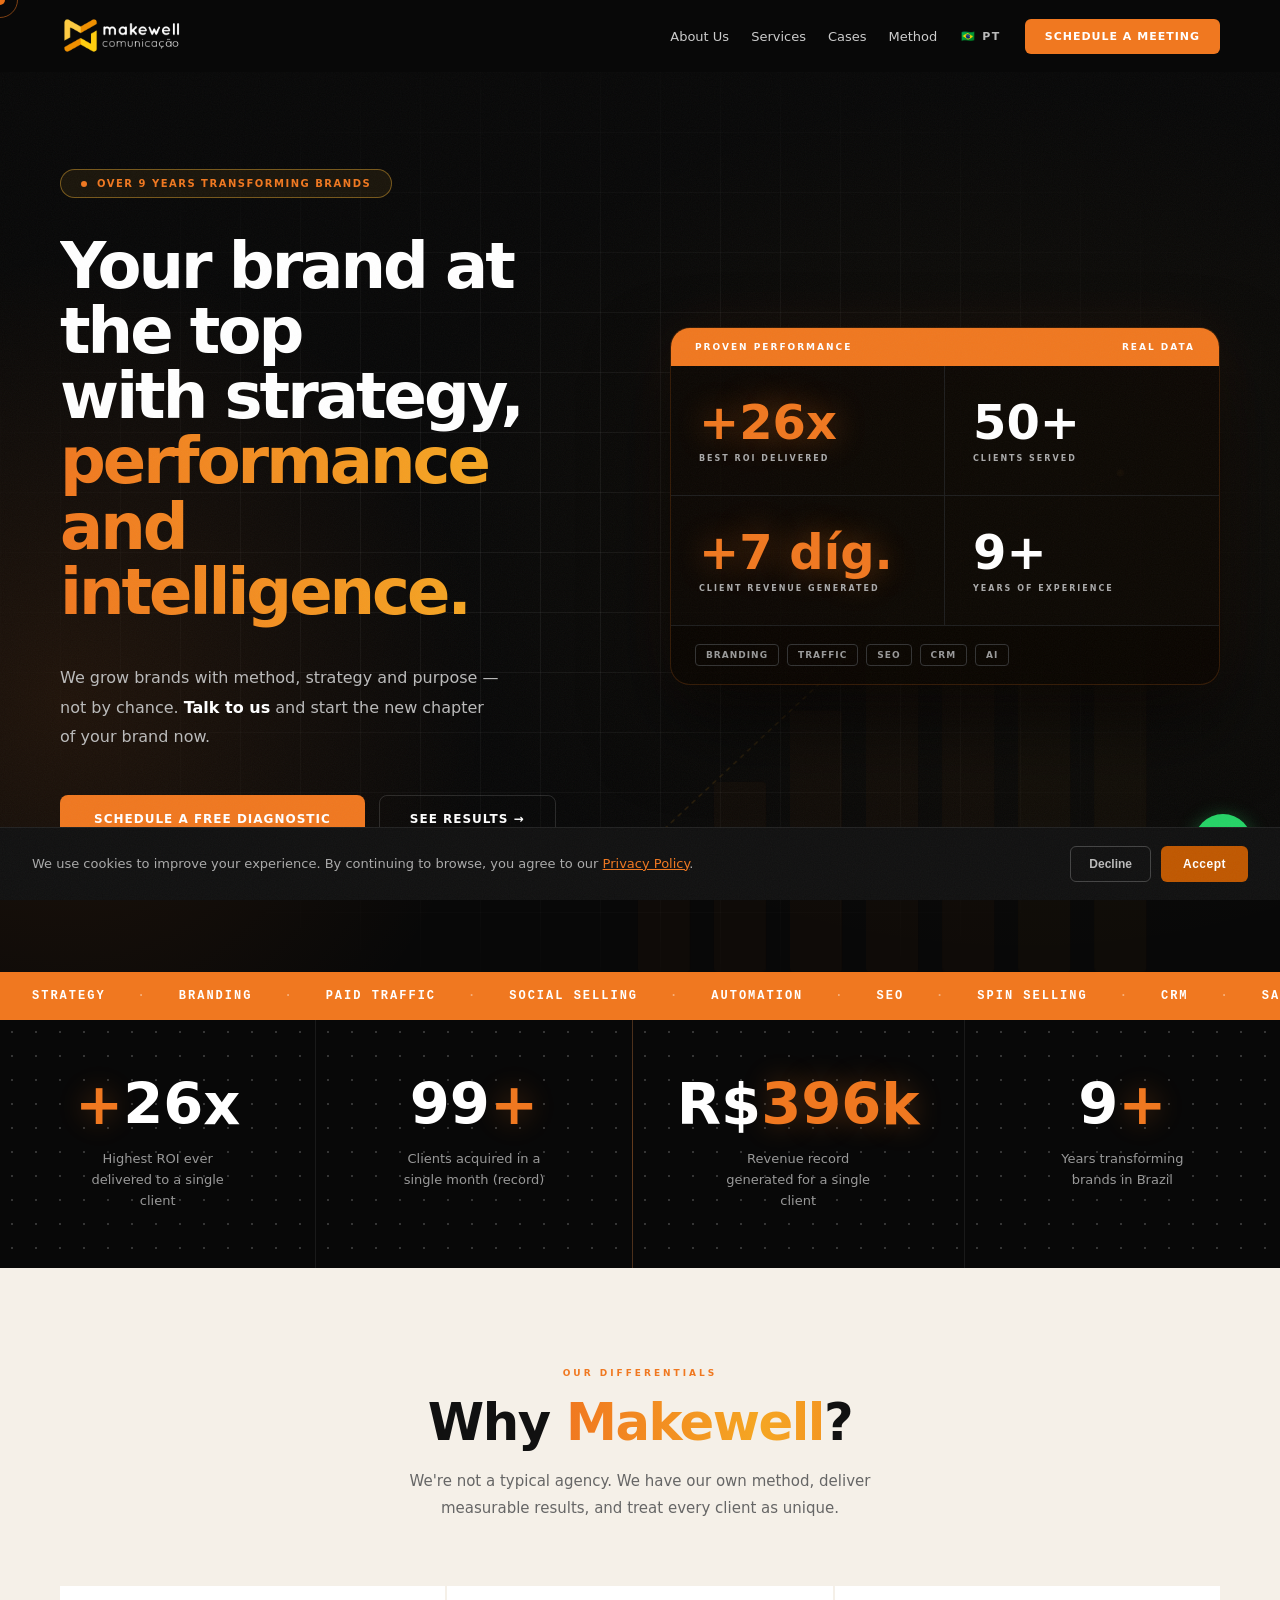
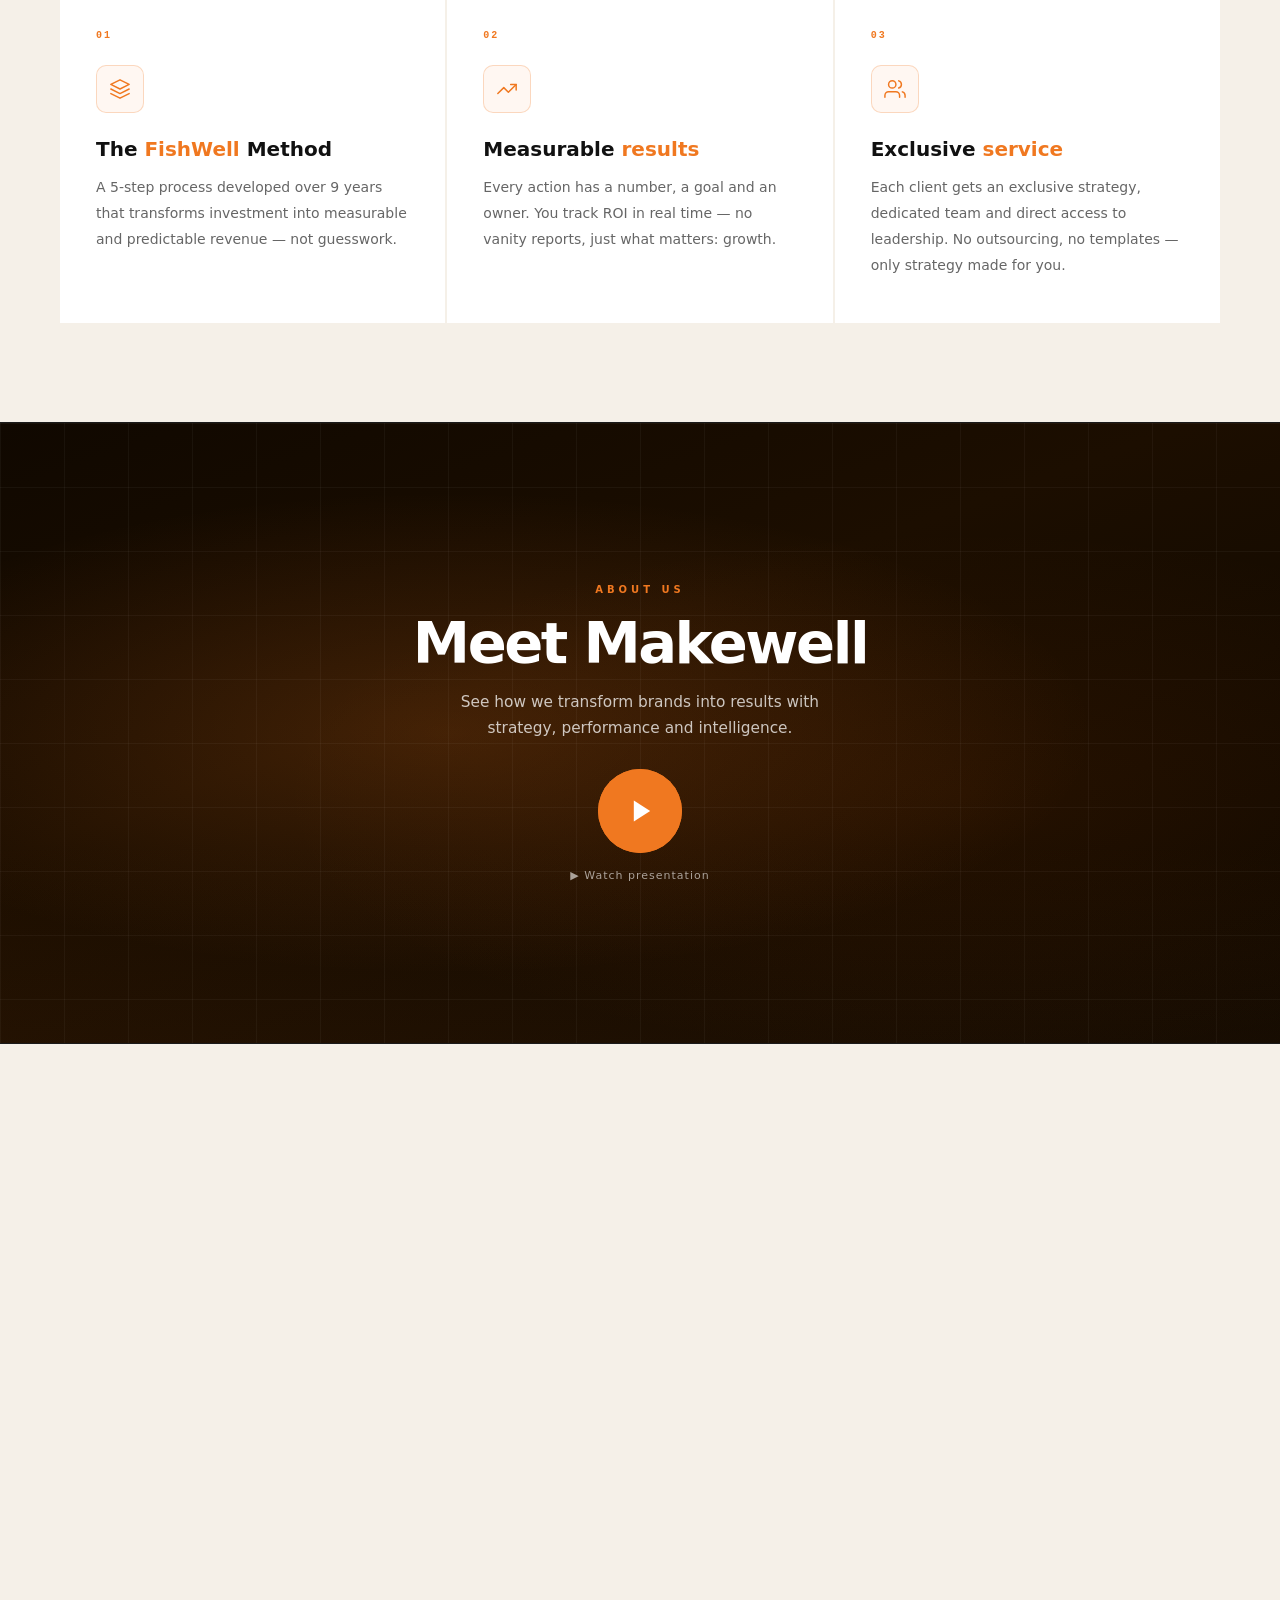
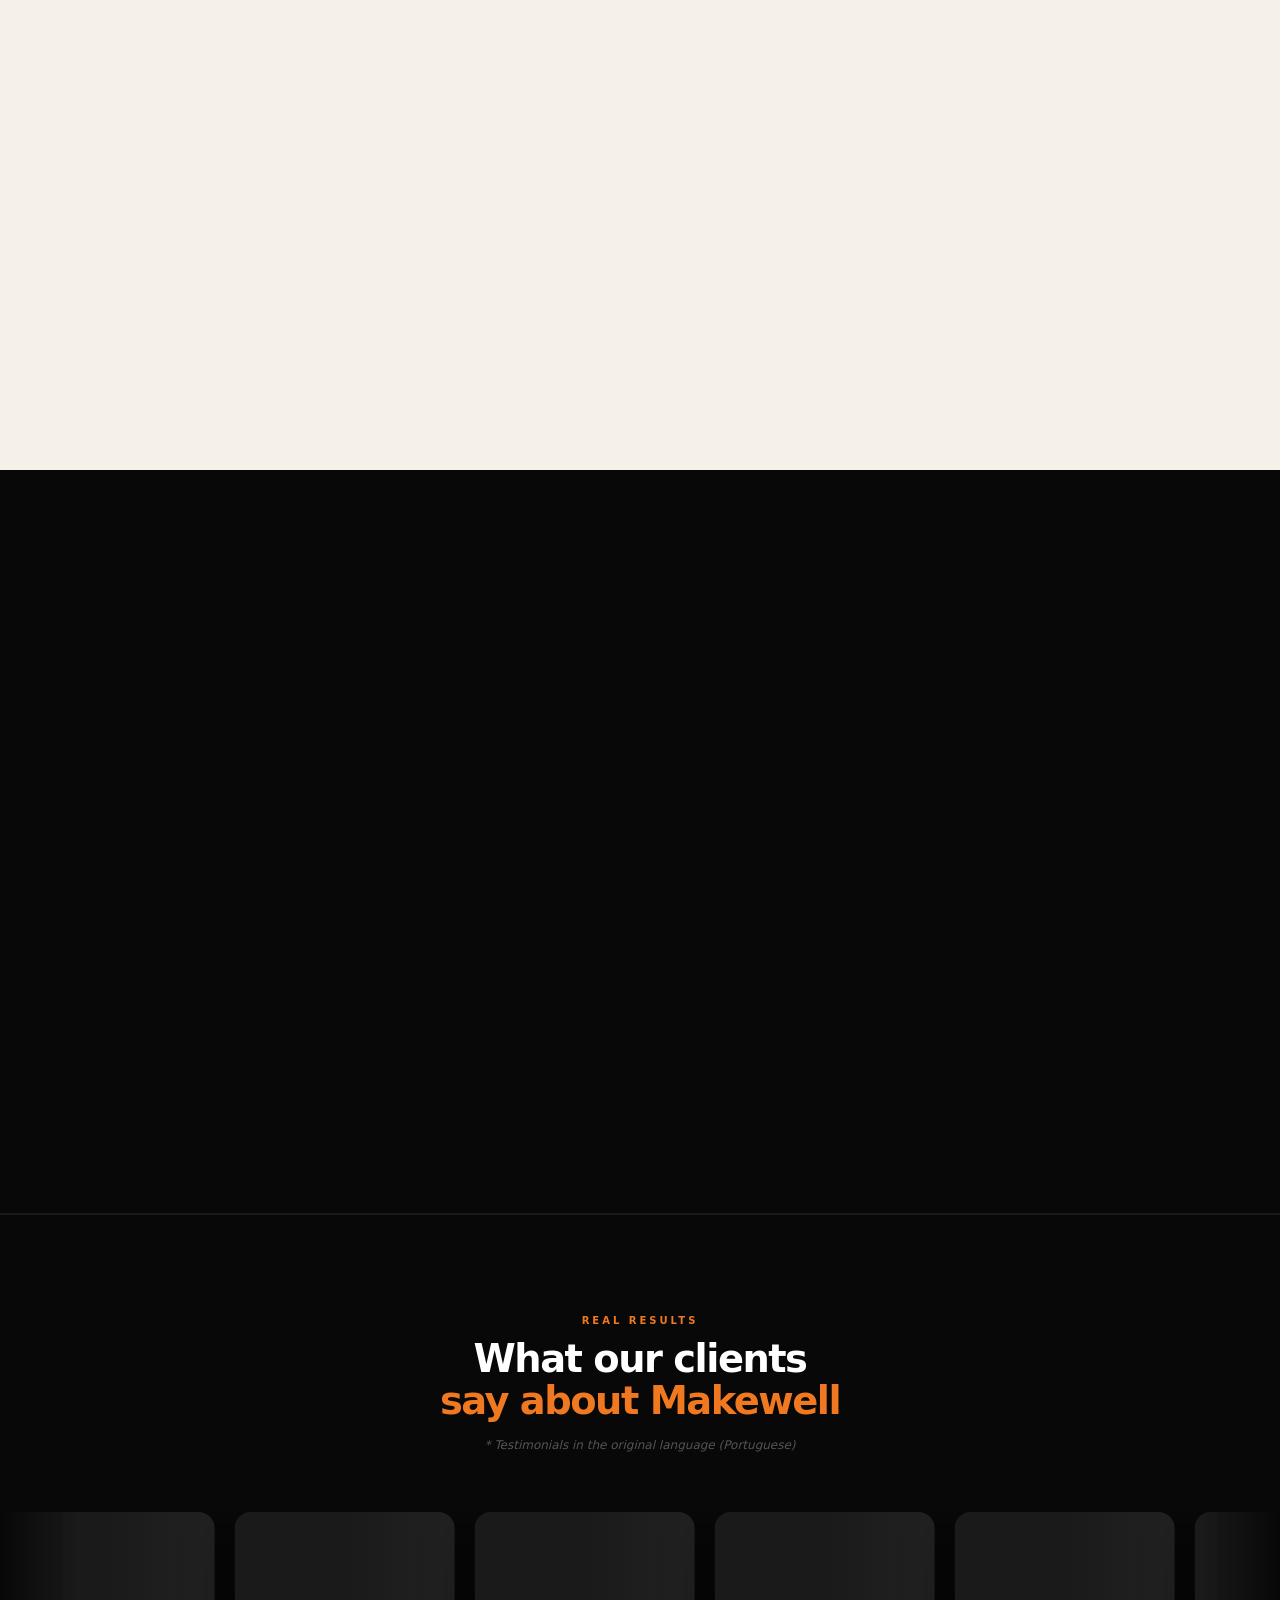
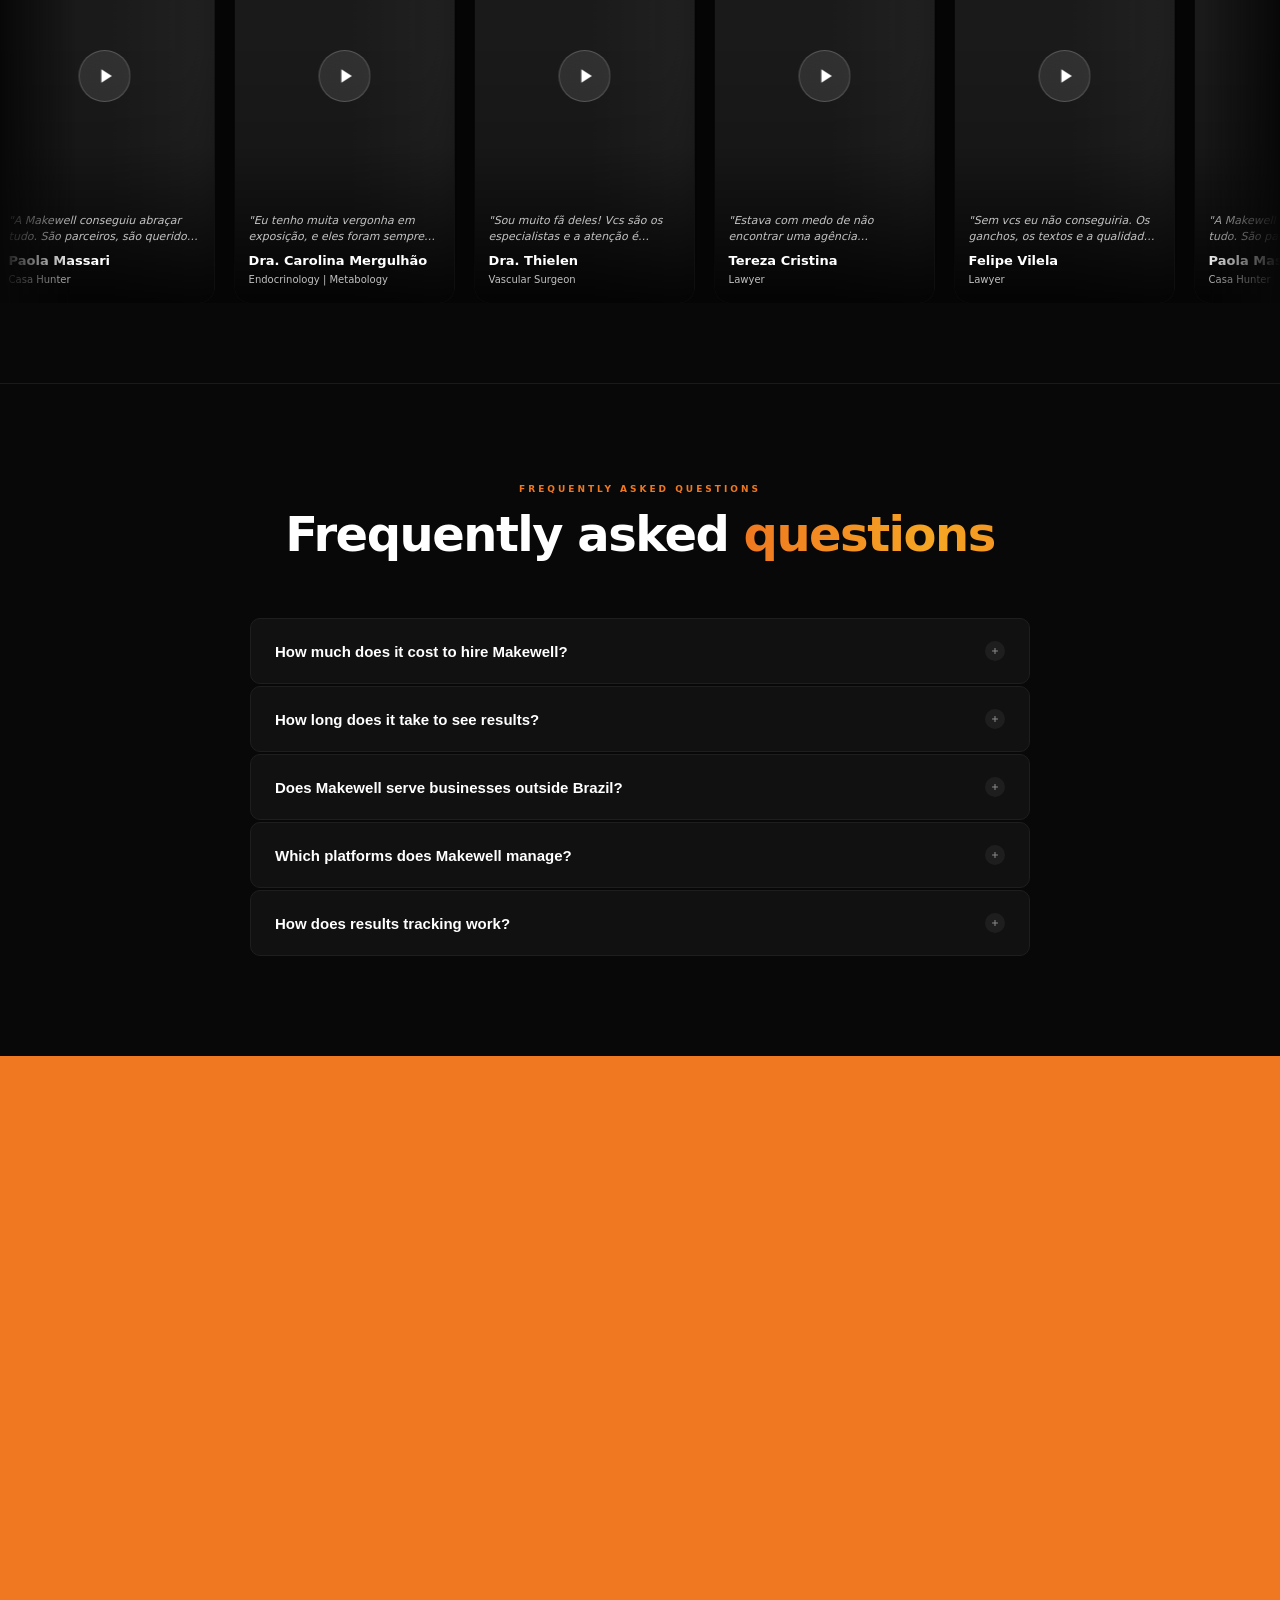
==== commit fabe3f22: "Dividir JS em fases para reduzir TBT desktop JS não-crítico (counters, partículas, FAQ, skeleton, co" ====
--- a/en/index.html
+++ b/en/index.html
@@ -1146,6 +1146,9 @@
     revealEls.forEach(el => el.classList.add('visible'));
   }, 8000);
 
+  // ── Phase 2: Non-critical JS deferred to reduce TBT ──
+  setTimeout(function() {
+
   // ── Numbers section counter ──
   (function() {
     const numberEls = document.querySelectorAll('.number-value[data-target]');
@@ -1343,6 +1346,8 @@
       banner.classList.remove('visible');
     });
   })();
+
+  }, 0); // end Phase 2
 </script>
 
 <!-- Meta Pixel (shim inline — script externo diferido) -->
